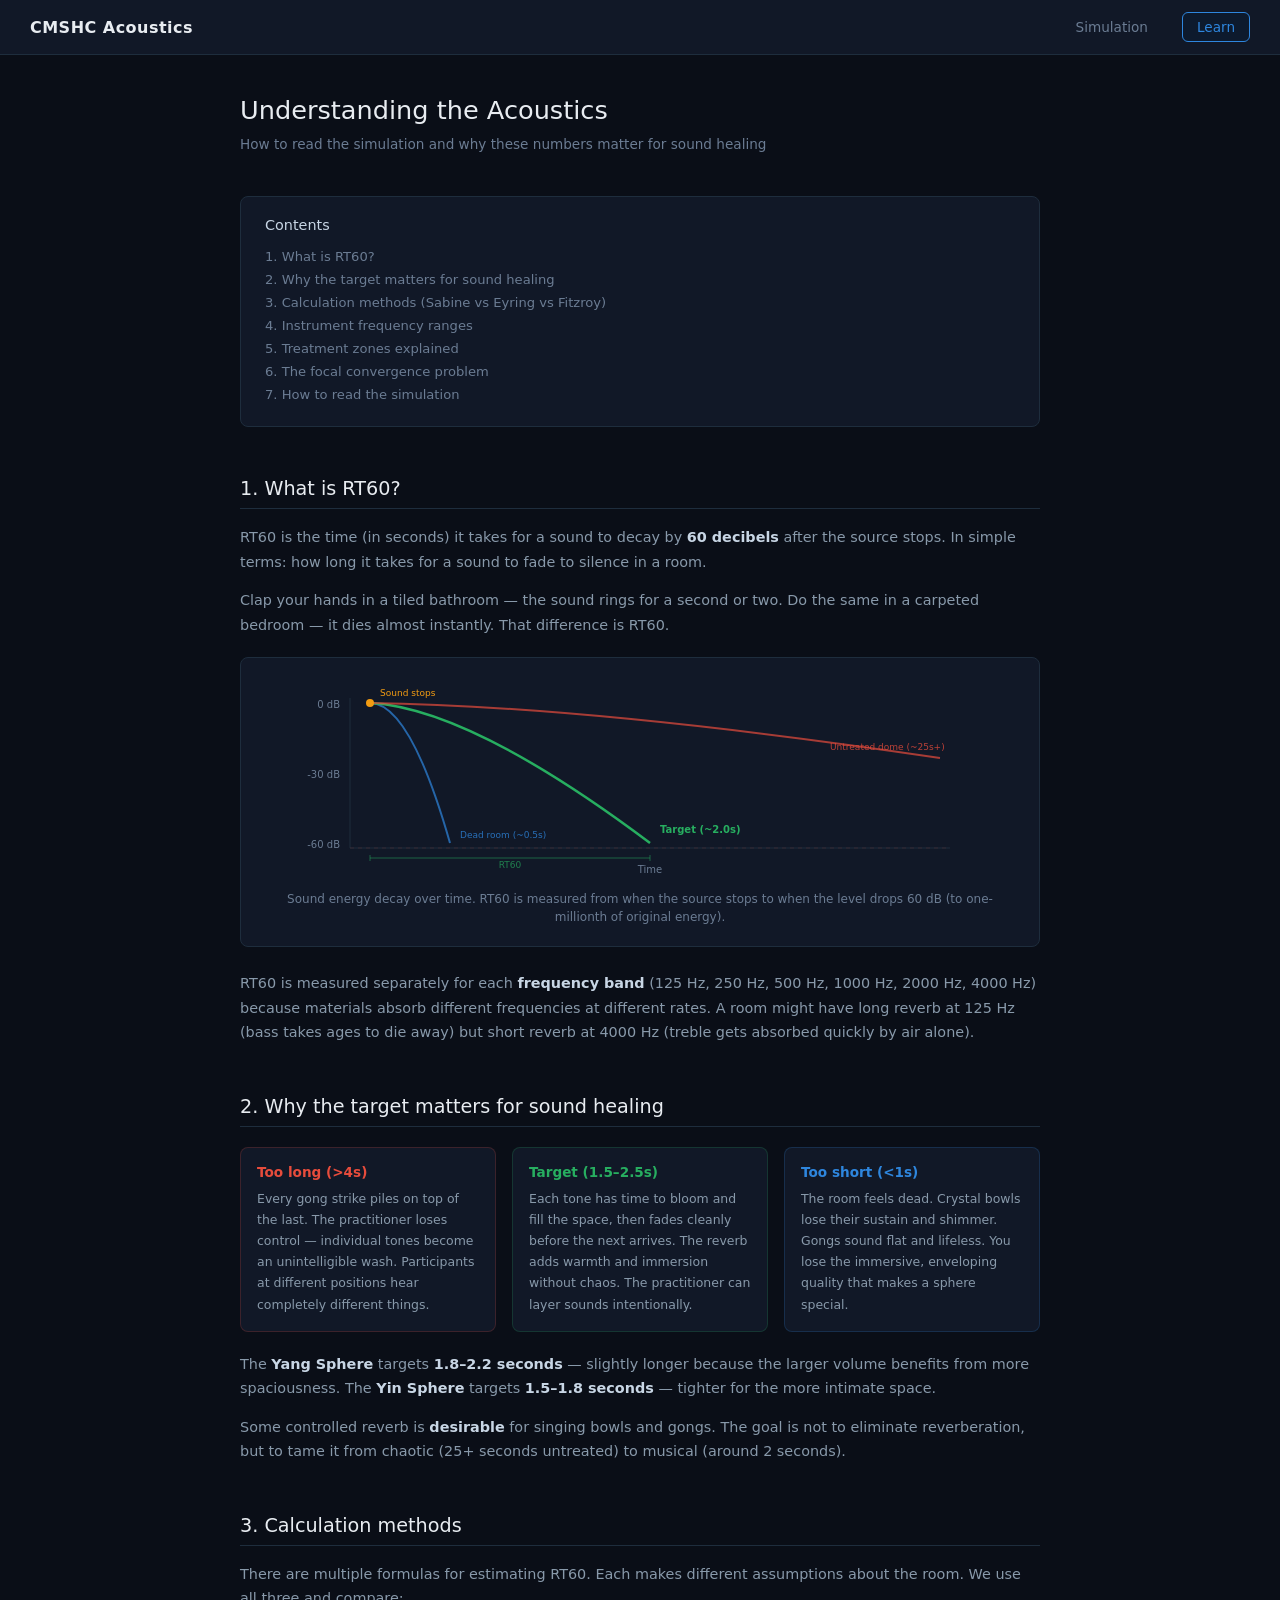
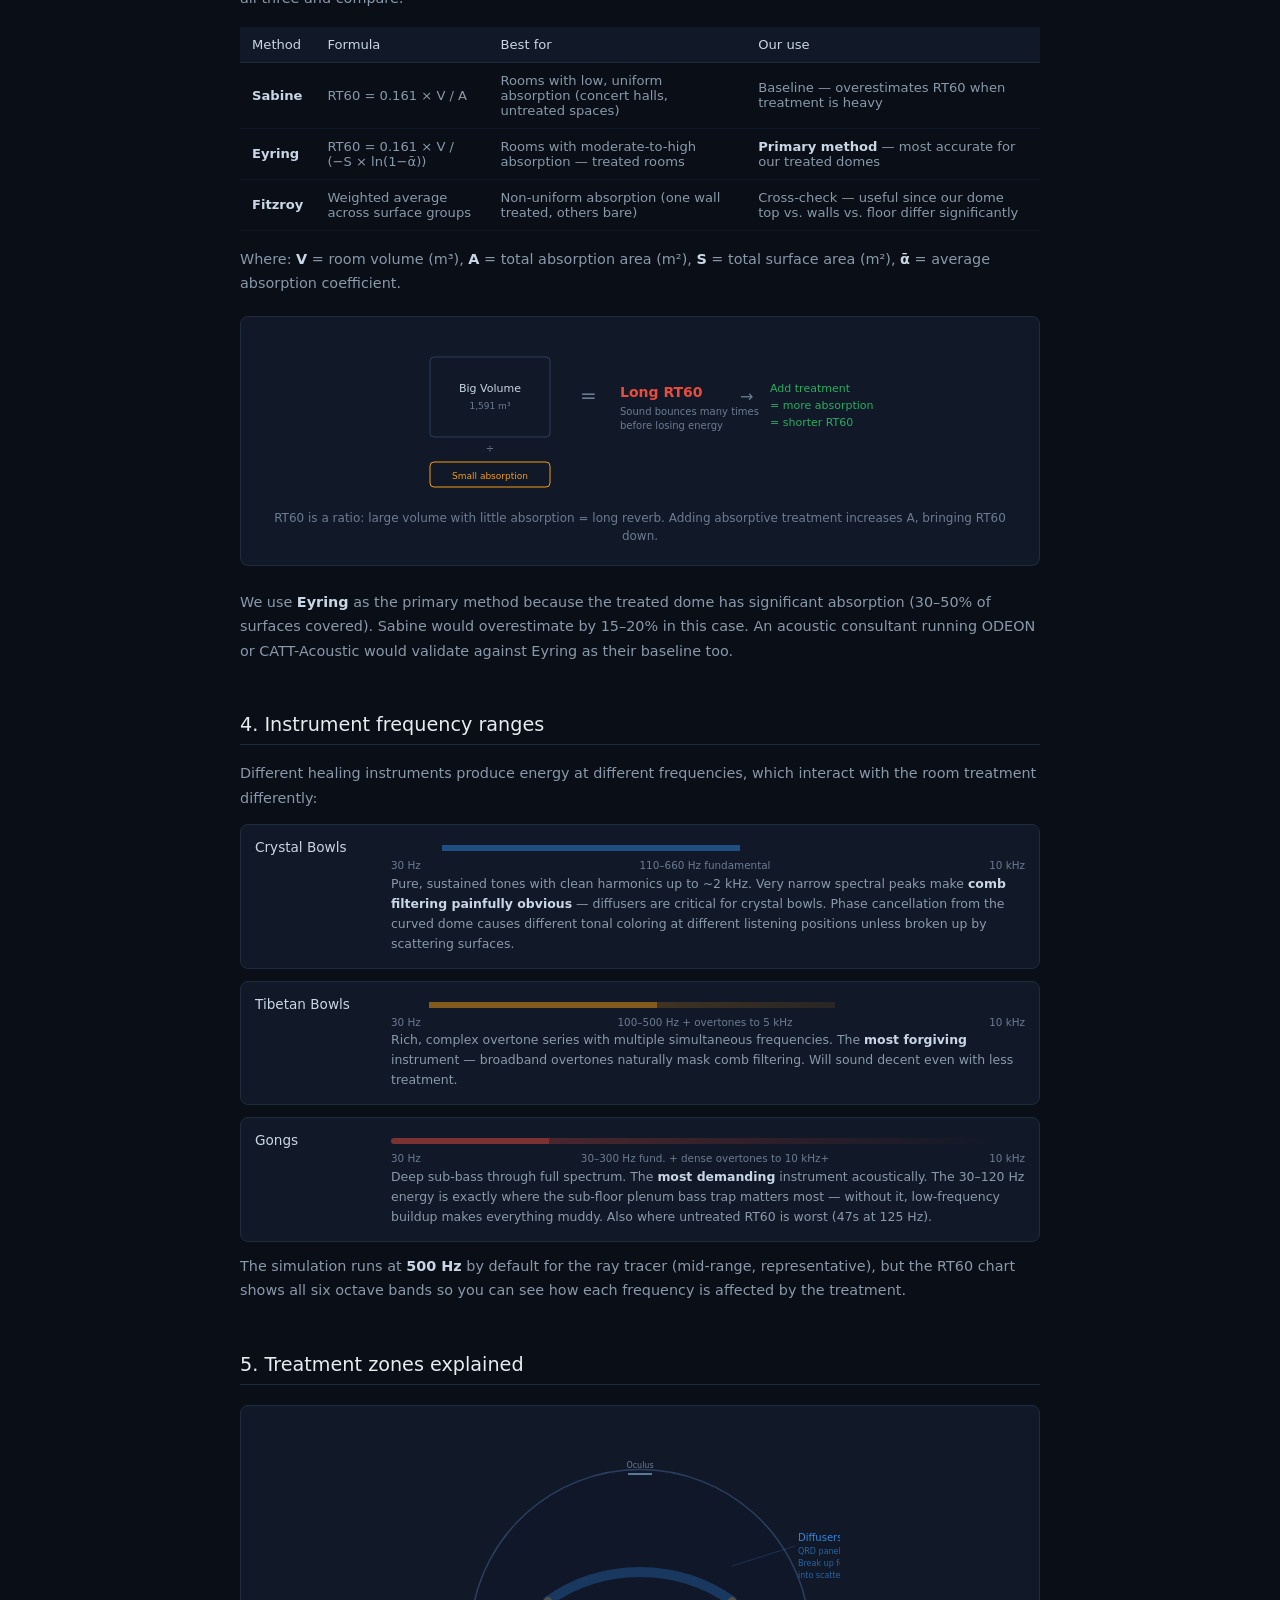
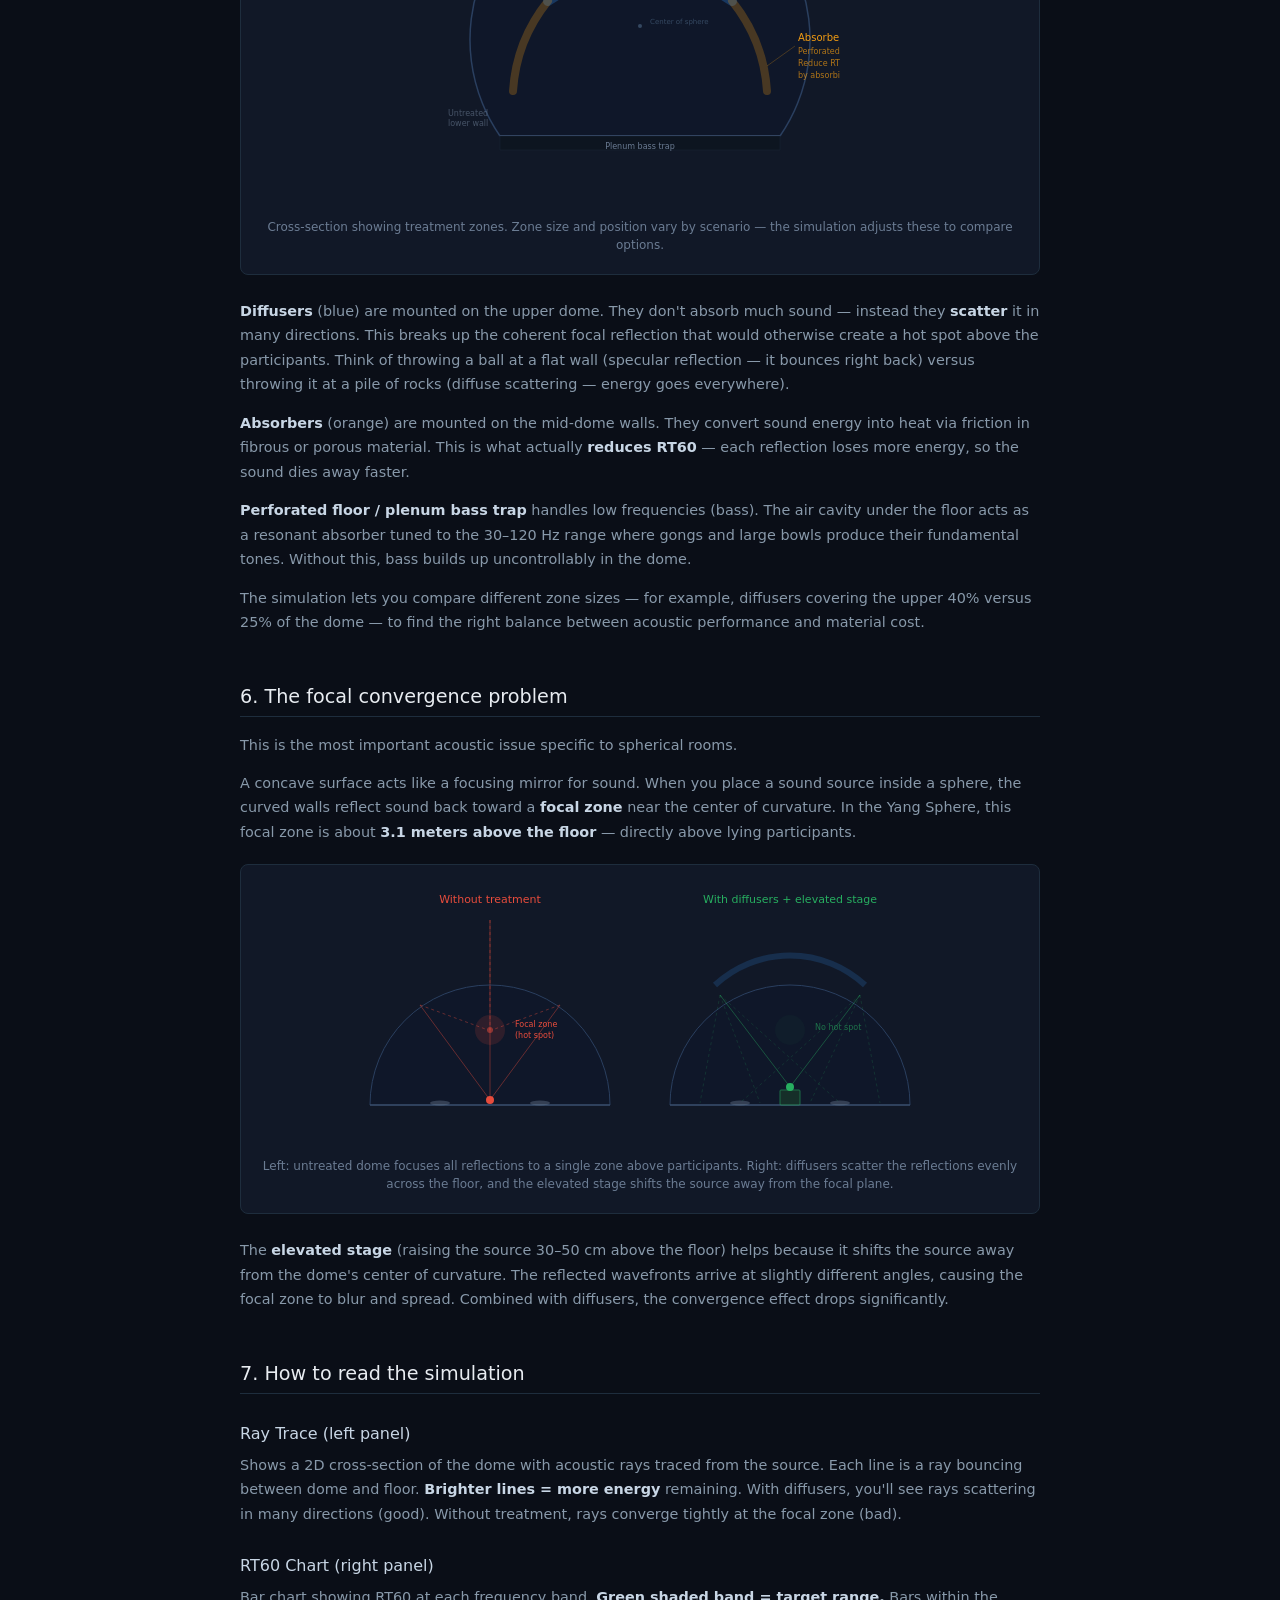
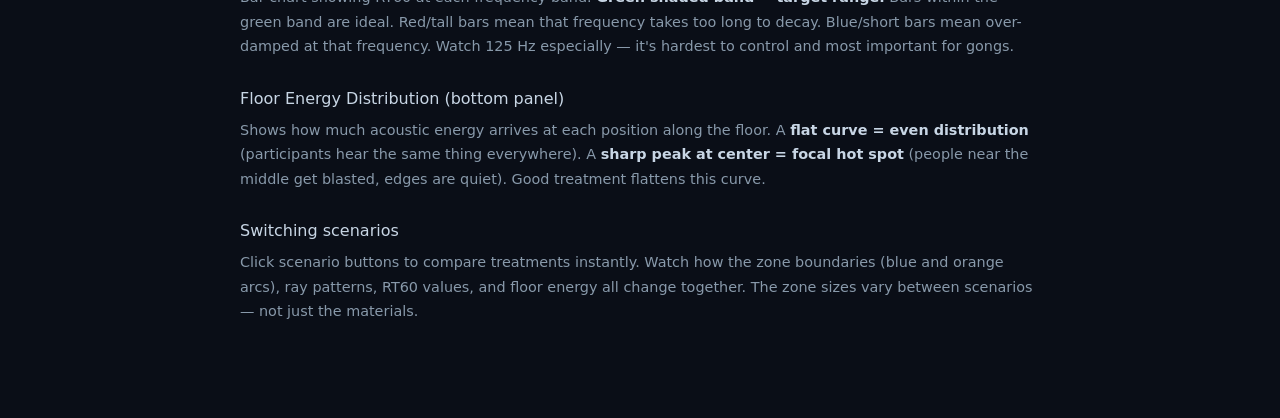
==== learn.html @ 3b2a9f73 "Add Learn page with RT60 explainer and nav between pages Covers RT60 basics, why the target range ma" ====
<!DOCTYPE html>
<html lang="en">
<head>
<meta charset="UTF-8">
<meta name="viewport" content="width=device-width, initial-scale=1.0">
<title>CMSHC — Understanding the Acoustics</title>
<style>
* { margin: 0; padding: 0; box-sizing: border-box; }
body { background: #0a0e17; color: #c8d6e5; font-family: 'Segoe UI', system-ui, sans-serif; }
nav { background: #111827; border-bottom: 1px solid #1e2d3d; padding: 12px 30px; display: flex; gap: 20px; align-items: center; position: sticky; top: 0; z-index: 100; }
nav a { color: #6b7c93; text-decoration: none; font-size: 0.85rem; padding: 6px 14px; border-radius: 6px; transition: all 0.2s; }
nav a:hover { color: #2e86de; background: #0d1a2d; }
nav a.active { color: #2e86de; background: #0d1a2d; border: 1px solid #2e86de; }
nav .logo { font-size: 1rem; font-weight: 600; color: #e8ecf1; letter-spacing: 0.03em; margin-right: auto; }

.content { max-width: 860px; margin: 0 auto; padding: 40px 30px 80px; }
h1 { font-size: 1.6rem; font-weight: 500; margin-bottom: 8px; color: #e8ecf1; }
h2 { font-size: 1.2rem; font-weight: 500; margin: 50px 0 16px; color: #e8ecf1; border-bottom: 1px solid #1e2d3d; padding-bottom: 8px; }
h3 { font-size: 1rem; font-weight: 500; margin: 30px 0 10px; color: #c8d6e5; }
p { font-size: 0.9rem; line-height: 1.7; color: #8899aa; margin-bottom: 14px; }
strong { color: #c8d6e5; }
.subtitle { font-size: 0.85rem; color: #6b7c93; margin-bottom: 40px; }

.diagram { background: #111827; border: 1px solid #1e2d3d; border-radius: 8px; padding: 20px; margin: 20px 0 24px; }
.diagram svg { display: block; margin: 0 auto; }
.diagram .caption { font-size: 0.75rem; color: #6b7c93; text-align: center; margin-top: 12px; line-height: 1.5; }

.comparison { display: grid; grid-template-columns: 1fr 1fr 1fr; gap: 16px; margin: 20px 0; }
.card { background: #111827; border: 1px solid #1e2d3d; border-radius: 8px; padding: 16px; }
.card h4 { font-size: 0.85rem; margin-bottom: 8px; }
.card p { font-size: 0.78rem; margin-bottom: 0; }
.card.bad { border-color: #e74c3c33; }
.card.bad h4 { color: #e74c3c; }
.card.good { border-color: #27ae6033; }
.card.good h4 { color: #27ae60; }
.card.warn { border-color: #2e86de33; }
.card.warn h4 { color: #2e86de; }

.method-table { width: 100%; border-collapse: collapse; margin: 16px 0; font-size: 0.82rem; }
.method-table th { text-align: left; padding: 10px 12px; background: #111827; color: #c8d6e5; border-bottom: 1px solid #1e2d3d; font-weight: 500; }
.method-table td { padding: 10px 12px; border-bottom: 1px solid #0f1729; color: #8899aa; }
.method-table tr:hover td { background: #111827; }

.instrument-row { display: grid; grid-template-columns: 120px 1fr; gap: 16px; margin: 12px 0; padding: 14px; background: #111827; border-radius: 8px; border: 1px solid #1e2d3d; }
.instrument-row .name { font-weight: 500; color: #c8d6e5; font-size: 0.85rem; }
.instrument-row .detail { font-size: 0.78rem; color: #8899aa; line-height: 1.6; }
.freq-bar { height: 6px; border-radius: 3px; margin: 6px 0; position: relative; }
.freq-label { font-size: 0.65rem; color: #6b7c93; display: flex; justify-content: space-between; }

.toc { background: #111827; border: 1px solid #1e2d3d; border-radius: 8px; padding: 20px 24px; margin: 24px 0; }
.toc h3 { margin: 0 0 12px; font-size: 0.9rem; }
.toc a { display: block; color: #6b7c93; text-decoration: none; font-size: 0.82rem; padding: 4px 0; }
.toc a:hover { color: #2e86de; }

@media (max-width: 700px) {
  .comparison { grid-template-columns: 1fr; }
  .instrument-row { grid-template-columns: 1fr; }
}
</style>
</head>
<body>

<nav>
  <span class="logo">CMSHC Acoustics</span>
  <a href="index.html">Simulation</a>
  <a href="learn.html" class="active">Learn</a>
</nav>

<div class="content">

<h1>Understanding the Acoustics</h1>
<p class="subtitle">How to read the simulation and why these numbers matter for sound healing</p>

<div class="toc">
  <h3>Contents</h3>
  <a href="#rt60">1. What is RT60?</a>
  <a href="#why-target">2. Why the target matters for sound healing</a>
  <a href="#methods">3. Calculation methods (Sabine vs Eyring vs Fitzroy)</a>
  <a href="#instruments">4. Instrument frequency ranges</a>
  <a href="#treatment">5. Treatment zones explained</a>
  <a href="#focal">6. The focal convergence problem</a>
  <a href="#reading">7. How to read the simulation</a>
</div>

<!-- ───────────────────────── RT60 ───────────────────────── -->

<h2 id="rt60">1. What is RT60?</h2>

<p>RT60 is the time (in seconds) it takes for a sound to decay by <strong>60 decibels</strong> after the source stops. In simple terms: how long it takes for a sound to fade to silence in a room.</p>

<p>Clap your hands in a tiled bathroom — the sound rings for a second or two. Do the same in a carpeted bedroom — it dies almost instantly. That difference is RT60.</p>

<div class="diagram">
  <svg width="700" height="200" viewBox="0 0 700 200">
    <!-- Axes -->
    <line x1="60" y1="20" x2="60" y2="170" stroke="#1e2d3d" stroke-width="1"/>
    <line x1="60" y1="170" x2="660" y2="170" stroke="#1e2d3d" stroke-width="1"/>

    <!-- Y axis labels -->
    <text x="50" y="30" text-anchor="end" fill="#6b7c93" font-size="10">0 dB</text>
    <text x="50" y="100" text-anchor="end" fill="#6b7c93" font-size="10">-30 dB</text>
    <text x="50" y="170" text-anchor="end" fill="#6b7c93" font-size="10">-60 dB</text>

    <!-- X axis label -->
    <text x="360" y="195" text-anchor="middle" fill="#6b7c93" font-size="10">Time</text>

    <!-- -60dB reference line -->
    <line x1="60" y1="170" x2="660" y2="170" stroke="#e74c3c" stroke-width="0.5" stroke-dasharray="4,4" opacity="0.3"/>

    <!-- Short RT60 decay (dead room ~0.5s) -->
    <path d="M 80,25 Q 120,25 160,165" fill="none" stroke="#2e86de" stroke-width="2" opacity="0.7"/>
    <text x="170" y="160" fill="#2e86de" font-size="9" opacity="0.8">Dead room (~0.5s)</text>

    <!-- Target RT60 decay (~2s) -->
    <path d="M 80,25 Q 180,30 360,165" fill="none" stroke="#27ae60" stroke-width="2.5"/>
    <text x="370" y="155" fill="#27ae60" font-size="10" font-weight="600">Target (~2.0s)</text>

    <!-- Long RT60 decay (untreated dome ~25s) - still decaying at edge -->
    <path d="M 80,25 Q 300,28 650,80" fill="none" stroke="#e74c3c" stroke-width="2" opacity="0.7"/>
    <text x="540" y="72" fill="#e74c3c" font-size="9" opacity="0.8">Untreated dome (~25s+)</text>

    <!-- Sound source marker -->
    <circle cx="80" cy="25" r="4" fill="#f39c12"/>
    <text x="90" y="18" fill="#f39c12" font-size="9">Sound stops</text>

    <!-- RT60 bracket -->
    <line x1="80" y1="180" x2="360" y2="180" stroke="#27ae60" stroke-width="1" opacity="0.5"/>
    <line x1="80" y1="177" x2="80" y2="183" stroke="#27ae60" stroke-width="1" opacity="0.5"/>
    <line x1="360" y1="177" x2="360" y2="183" stroke="#27ae60" stroke-width="1" opacity="0.5"/>
    <text x="220" y="190" text-anchor="middle" fill="#27ae60" font-size="9" opacity="0.7">RT60</text>
  </svg>
  <div class="caption">Sound energy decay over time. RT60 is measured from when the source stops to when the level drops 60 dB (to one-millionth of original energy).</div>
</div>

<p>RT60 is measured separately for each <strong>frequency band</strong> (125 Hz, 250 Hz, 500 Hz, 1000 Hz, 2000 Hz, 4000 Hz) because materials absorb different frequencies at different rates. A room might have long reverb at 125 Hz (bass takes ages to die away) but short reverb at 4000 Hz (treble gets absorbed quickly by air alone).</p>

<!-- ───────────────────────── WHY TARGET ───────────────────────── -->

<h2 id="why-target">2. Why the target matters for sound healing</h2>

<div class="comparison">
  <div class="card bad">
    <h4>Too long (>4s)</h4>
    <p>Every gong strike piles on top of the last. The practitioner loses control — individual tones become an unintelligible wash. Participants at different positions hear completely different things.</p>
  </div>
  <div class="card good">
    <h4>Target (1.5–2.5s)</h4>
    <p>Each tone has time to bloom and fill the space, then fades cleanly before the next arrives. The reverb adds warmth and immersion without chaos. The practitioner can layer sounds intentionally.</p>
  </div>
  <div class="card warn">
    <h4>Too short (<1s)</h4>
    <p>The room feels dead. Crystal bowls lose their sustain and shimmer. Gongs sound flat and lifeless. You lose the immersive, enveloping quality that makes a sphere special.</p>
  </div>
</div>

<p>The <strong>Yang Sphere</strong> targets <strong>1.8–2.2 seconds</strong> — slightly longer because the larger volume benefits from more spaciousness. The <strong>Yin Sphere</strong> targets <strong>1.5–1.8 seconds</strong> — tighter for the more intimate space.</p>

<p>Some controlled reverb is <strong>desirable</strong> for singing bowls and gongs. The goal is not to eliminate reverberation, but to tame it from chaotic (25+ seconds untreated) to musical (around 2 seconds).</p>

<!-- ───────────────────────── METHODS ───────────────────────── -->

<h2 id="methods">3. Calculation methods</h2>

<p>There are multiple formulas for estimating RT60. Each makes different assumptions about the room. We use all three and compare:</p>

<table class="method-table">
  <tr>
    <th>Method</th>
    <th>Formula</th>
    <th>Best for</th>
    <th>Our use</th>
  </tr>
  <tr>
    <td><strong>Sabine</strong></td>
    <td>RT60 = 0.161 × V / A</td>
    <td>Rooms with low, uniform absorption (concert halls, untreated spaces)</td>
    <td>Baseline — overestimates RT60 when treatment is heavy</td>
  </tr>
  <tr>
    <td><strong>Eyring</strong></td>
    <td>RT60 = 0.161 × V / (−S × ln(1−ᾱ))</td>
    <td>Rooms with moderate-to-high absorption — treated rooms</td>
    <td><strong>Primary method</strong> — most accurate for our treated domes</td>
  </tr>
  <tr>
    <td><strong>Fitzroy</strong></td>
    <td>Weighted average across surface groups</td>
    <td>Non-uniform absorption (one wall treated, others bare)</td>
    <td>Cross-check — useful since our dome top vs. walls vs. floor differ significantly</td>
  </tr>
</table>

<p>Where: <strong>V</strong> = room volume (m³), <strong>A</strong> = total absorption area (m²), <strong>S</strong> = total surface area (m²), <strong>ᾱ</strong> = average absorption coefficient.</p>

<div class="diagram">
  <svg width="500" height="160" viewBox="0 0 500 160">
    <!-- Simple visual: V / A relationship -->
    <rect x="40" y="20" width="120" height="80" rx="4" fill="#111827" stroke="#2a3f5f" stroke-width="1"/>
    <text x="100" y="55" text-anchor="middle" fill="#c8d6e5" font-size="11">Big Volume</text>
    <text x="100" y="72" text-anchor="middle" fill="#6b7c93" font-size="9">1,591 m³</text>
    <text x="100" y="115" text-anchor="middle" fill="#6b7c93" font-size="10">÷</text>

    <rect x="40" y="125" width="120" height="25" rx="4" fill="#111827" stroke="#f39c12" stroke-width="1"/>
    <text x="100" y="142" text-anchor="middle" fill="#f39c12" font-size="9">Small absorption</text>

    <text x="190" y="65" fill="#6b7c93" font-size="20">=</text>

    <text x="230" y="60" fill="#e74c3c" font-size="14" font-weight="600">Long RT60</text>
    <text x="230" y="78" fill="#6b7c93" font-size="10">Sound bounces many times</text>
    <text x="230" y="92" fill="#6b7c93" font-size="10">before losing energy</text>

    <!-- Arrow -->
    <text x="350" y="65" fill="#6b7c93" font-size="16">→</text>

    <text x="380" y="55" fill="#27ae60" font-size="11" font-weight="500">Add treatment</text>
    <text x="380" y="72" fill="#27ae60" font-size="11" font-weight="500">= more absorption</text>
    <text x="380" y="89" fill="#27ae60" font-size="11" font-weight="500">= shorter RT60</text>
  </svg>
  <div class="caption">RT60 is a ratio: large volume with little absorption = long reverb. Adding absorptive treatment increases A, bringing RT60 down.</div>
</div>

<p>We use <strong>Eyring</strong> as the primary method because the treated dome has significant absorption (30–50% of surfaces covered). Sabine would overestimate by 15–20% in this case. An acoustic consultant running ODEON or CATT-Acoustic would validate against Eyring as their baseline too.</p>

<!-- ───────────────────────── INSTRUMENTS ───────────────────────── -->

<h2 id="instruments">4. Instrument frequency ranges</h2>

<p>Different healing instruments produce energy at different frequencies, which interact with the room treatment differently:</p>

<div class="instrument-row">
  <div class="name">Crystal Bowls</div>
  <div class="detail">
    <div class="freq-bar" style="background: linear-gradient(90deg, transparent 8%, #2e86de 8%, #2e86de 55%, transparent 55%); opacity:0.5;"></div>
    <div class="freq-label"><span>30 Hz</span><span>110–660 Hz fundamental</span><span>10 kHz</span></div>
    Pure, sustained tones with clean harmonics up to ~2 kHz. Very narrow spectral peaks make <strong>comb filtering painfully obvious</strong> — diffusers are critical for crystal bowls. Phase cancellation from the curved dome causes different tonal coloring at different listening positions unless broken up by scattering surfaces.
  </div>
</div>

<div class="instrument-row">
  <div class="name">Tibetan Bowls</div>
  <div class="detail">
    <div class="freq-bar" style="background: linear-gradient(90deg, transparent 6%, #f39c12 6%, #f39c12 42%, #f39c1266 42%, #f39c1233 70%, transparent 70%); opacity:0.5;"></div>
    <div class="freq-label"><span>30 Hz</span><span>100–500 Hz + overtones to 5 kHz</span><span>10 kHz</span></div>
    Rich, complex overtone series with multiple simultaneous frequencies. The <strong>most forgiving</strong> instrument — broadband overtones naturally mask comb filtering. Will sound decent even with less treatment.
  </div>
</div>

<div class="instrument-row">
  <div class="name">Gongs</div>
  <div class="detail">
    <div class="freq-bar" style="background: linear-gradient(90deg, #e74c3c 0%, #e74c3c 25%, #e74c3c88 25%, #e74c3c44 60%, #e74c3c22 80%, transparent 95%); opacity:0.5;"></div>
    <div class="freq-label"><span>30 Hz</span><span>30–300 Hz fund. + dense overtones to 10 kHz+</span><span>10 kHz</span></div>
    Deep sub-bass through full spectrum. The <strong>most demanding</strong> instrument acoustically. The 30–120 Hz energy is exactly where the sub-floor plenum bass trap matters most — without it, low-frequency buildup makes everything muddy. Also where untreated RT60 is worst (47s at 125 Hz).
  </div>
</div>

<p>The simulation runs at <strong>500 Hz</strong> by default for the ray tracer (mid-range, representative), but the RT60 chart shows all six octave bands so you can see how each frequency is affected by the treatment.</p>

<!-- ───────────────────────── TREATMENT ───────────────────────── -->

<h2 id="treatment">5. Treatment zones explained</h2>

<div class="diagram">
  <svg width="400" height="380" viewBox="0 0 400 380">
    <!-- Dome outline -->
    <path d="M 60,310 A 170,170 0 1,1 340,310" fill="#0f1729" stroke="#2a3f5f" stroke-width="1.5"/>

    <!-- Floor -->
    <line x1="60" y1="310" x2="340" y2="310" stroke="#3a4f6f" stroke-width="2"/>

    <!-- Diffuser zone (upper) -->
    <path d="M 108,175 A 160,160 0 0,1 292,175" fill="none" stroke="#2e86de" stroke-width="10" stroke-opacity="0.3" stroke-linecap="round"/>

    <!-- Absorber zone (mid) -->
    <path d="M 73,265 A 160,160 0 0,1 108,175" fill="none" stroke="#f39c12" stroke-width="8" stroke-opacity="0.25" stroke-linecap="round"/>
    <path d="M 327,265 A 160,160 0 0,0 292,175" fill="none" stroke="#f39c12" stroke-width="8" stroke-opacity="0.25" stroke-linecap="round"/>

    <!-- Plenum -->
    <rect x="60" y="310" width="280" height="14" fill="#0d1520" stroke="#1a2535" stroke-width="0.5"/>

    <!-- Labels with lines -->
    <line x1="292" y1="140" x2="355" y2="120" stroke="#2e86de" stroke-width="0.5" opacity="0.5"/>
    <text x="358" y="115" fill="#2e86de" font-size="10" font-weight="500">Diffusers</text>
    <text x="358" y="128" fill="#2e86de" font-size="8" opacity="0.7">QRD panels or profiled plaster</text>
    <text x="358" y="140" fill="#2e86de" font-size="8" opacity="0.7">Break up focal reflections</text>
    <text x="358" y="152" fill="#2e86de" font-size="8" opacity="0.7">into scattered energy</text>

    <line x1="327" y1="240" x2="355" y2="220" stroke="#f39c12" stroke-width="0.5" opacity="0.5"/>
    <text x="358" y="215" fill="#f39c12" font-size="10" font-weight="500">Absorbers</text>
    <text x="358" y="228" fill="#f39c12" font-size="8" opacity="0.7">Perforated panels + mineral wool</text>
    <text x="358" y="240" fill="#f39c12" font-size="8" opacity="0.7">Reduce RT60 to target range</text>
    <text x="358" y="252" fill="#f39c12" font-size="8" opacity="0.7">by absorbing mid-frequencies</text>

    <text x="200" y="323" text-anchor="middle" fill="#6b7c93" font-size="8">Plenum bass trap</text>

    <!-- Untreated label -->
    <text x="8" y="290" fill="#6b7c93" font-size="8" opacity="0.6">Untreated</text>
    <text x="8" y="300" fill="#6b7c93" font-size="8" opacity="0.6">lower wall</text>

    <!-- Oculus -->
    <line x1="188" y1="48" x2="212" y2="48" stroke="#5a7a9a" stroke-width="2"/>
    <text x="200" y="42" text-anchor="middle" fill="#6b7c93" font-size="8">Oculus</text>

    <!-- Center marker -->
    <circle cx="200" cy="200" r="2" fill="#5a7a9a" opacity="0.5"/>
    <text x="210" y="198" fill="#5a7a9a" font-size="7" opacity="0.5">Center of sphere</text>
  </svg>
  <div class="caption">Cross-section showing treatment zones. Zone size and position vary by scenario — the simulation adjusts these to compare options.</div>
</div>

<p><strong>Diffusers</strong> (blue) are mounted on the upper dome. They don't absorb much sound — instead they <strong>scatter</strong> it in many directions. This breaks up the coherent focal reflection that would otherwise create a hot spot above the participants. Think of throwing a ball at a flat wall (specular reflection — it bounces right back) versus throwing it at a pile of rocks (diffuse scattering — energy goes everywhere).</p>

<p><strong>Absorbers</strong> (orange) are mounted on the mid-dome walls. They convert sound energy into heat via friction in fibrous or porous material. This is what actually <strong>reduces RT60</strong> — each reflection loses more energy, so the sound dies away faster.</p>

<p><strong>Perforated floor / plenum bass trap</strong> handles low frequencies (bass). The air cavity under the floor acts as a resonant absorber tuned to the 30–120 Hz range where gongs and large bowls produce their fundamental tones. Without this, bass builds up uncontrollably in the dome.</p>

<p>The simulation lets you compare different zone sizes — for example, diffusers covering the upper 40% versus 25% of the dome — to find the right balance between acoustic performance and material cost.</p>

<!-- ───────────────────────── FOCAL ───────────────────────── -->

<h2 id="focal">6. The focal convergence problem</h2>

<p>This is the most important acoustic issue specific to spherical rooms.</p>

<p>A concave surface acts like a focusing mirror for sound. When you place a sound source inside a sphere, the curved walls reflect sound back toward a <strong>focal zone</strong> near the center of curvature. In the Yang Sphere, this focal zone is about <strong>3.1 meters above the floor</strong> — directly above lying participants.</p>

<div class="diagram">
  <svg width="600" height="260" viewBox="0 0 600 260">
    <!-- Two side-by-side diagrams -->

    <!-- LEFT: Without treatment -->
    <text x="150" y="18" text-anchor="middle" fill="#e74c3c" font-size="11" font-weight="500">Without treatment</text>

    <!-- Dome -->
    <path d="M 30,220 A 120,120 0 1,1 270,220" fill="#0f1729" stroke="#2a3f5f" stroke-width="1"/>
    <line x1="30" y1="220" x2="270" y2="220" stroke="#3a4f6f" stroke-width="1.5"/>

    <!-- Source -->
    <circle cx="150" cy="215" r="4" fill="#e74c3c"/>

    <!-- Rays converging -->
    <line x1="150" y1="215" x2="80" y2="120" stroke="#e74c3c" stroke-width="0.8" opacity="0.5"/>
    <line x1="80" y1="120" x2="148" y2="145" stroke="#e74c3c" stroke-width="0.8" opacity="0.5" stroke-dasharray="3,3"/>

    <line x1="150" y1="215" x2="220" y2="120" stroke="#e74c3c" stroke-width="0.8" opacity="0.5"/>
    <line x1="220" y1="120" x2="152" y2="145" stroke="#e74c3c" stroke-width="0.8" opacity="0.5" stroke-dasharray="3,3"/>

    <line x1="150" y1="215" x2="150" y2="35" stroke="#e74c3c" stroke-width="0.8" opacity="0.5"/>
    <line x1="150" y1="35" x2="150" y2="145" stroke="#e74c3c" stroke-width="0.8" opacity="0.5" stroke-dasharray="3,3"/>

    <!-- Focal zone -->
    <circle cx="150" cy="145" r="15" fill="#e74c3c" opacity="0.15"/>
    <circle cx="150" cy="145" r="3" fill="#e74c3c" opacity="0.5"/>
    <text x="175" y="142" fill="#e74c3c" font-size="8">Focal zone</text>
    <text x="175" y="153" fill="#e74c3c" font-size="8">(hot spot)</text>

    <!-- Participants -->
    <ellipse cx="100" cy="218" rx="10" ry="2.5" fill="#6b7c93" opacity="0.4"/>
    <ellipse cx="200" cy="218" rx="10" ry="2.5" fill="#6b7c93" opacity="0.4"/>

    <!-- RIGHT: With treatment -->
    <text x="450" y="18" text-anchor="middle" fill="#27ae60" font-size="11" font-weight="500">With diffusers + elevated stage</text>

    <!-- Dome -->
    <path d="M 330,220 A 120,120 0 1,1 570,220" fill="#0f1729" stroke="#2a3f5f" stroke-width="1"/>
    <line x1="330" y1="220" x2="570" y2="220" stroke="#3a4f6f" stroke-width="1.5"/>

    <!-- Diffuser zone highlight -->
    <path d="M 375,100 A 110,110 0 0,1 525,100" fill="none" stroke="#2e86de" stroke-width="6" stroke-opacity="0.2"/>

    <!-- Source (elevated) -->
    <rect x="440" y="205" width="20" height="15" rx="1" fill="#1a3a2a" stroke="#27ae60" stroke-width="0.8" opacity="0.7"/>
    <circle cx="450" cy="202" r="4" fill="#27ae60"/>

    <!-- Rays scattering -->
    <line x1="450" y1="202" x2="380" y2="110" stroke="#27ae60" stroke-width="0.8" opacity="0.5"/>
    <!-- Scattered -->
    <line x1="380" y1="110" x2="360" y2="218" stroke="#27ae60" stroke-width="0.6" opacity="0.3" stroke-dasharray="3,3"/>
    <line x1="380" y1="110" x2="420" y2="218" stroke="#27ae60" stroke-width="0.6" opacity="0.3" stroke-dasharray="3,3"/>
    <line x1="380" y1="110" x2="500" y2="218" stroke="#27ae60" stroke-width="0.6" opacity="0.3" stroke-dasharray="3,3"/>

    <line x1="450" y1="202" x2="520" y2="110" stroke="#27ae60" stroke-width="0.8" opacity="0.5"/>
    <line x1="520" y1="110" x2="540" y2="218" stroke="#27ae60" stroke-width="0.6" opacity="0.3" stroke-dasharray="3,3"/>
    <line x1="520" y1="110" x2="470" y2="218" stroke="#27ae60" stroke-width="0.6" opacity="0.3" stroke-dasharray="3,3"/>
    <line x1="520" y1="110" x2="400" y2="218" stroke="#27ae60" stroke-width="0.6" opacity="0.3" stroke-dasharray="3,3"/>

    <!-- No focal zone -->
    <circle cx="450" cy="145" r="15" fill="#27ae60" opacity="0.04"/>
    <text x="475" y="145" fill="#27ae60" font-size="8" opacity="0.6">No hot spot</text>

    <!-- Participants -->
    <ellipse cx="400" cy="218" rx="10" ry="2.5" fill="#6b7c93" opacity="0.4"/>
    <ellipse cx="500" cy="218" rx="10" ry="2.5" fill="#6b7c93" opacity="0.4"/>
  </svg>
  <div class="caption">Left: untreated dome focuses all reflections to a single zone above participants. Right: diffusers scatter the reflections evenly across the floor, and the elevated stage shifts the source away from the focal plane.</div>
</div>

<p>The <strong>elevated stage</strong> (raising the source 30–50 cm above the floor) helps because it shifts the source away from the dome's center of curvature. The reflected wavefronts arrive at slightly different angles, causing the focal zone to blur and spread. Combined with diffusers, the convergence effect drops significantly.</p>

<!-- ───────────────────────── READING ───────────────────────── -->

<h2 id="reading">7. How to read the simulation</h2>

<h3>Ray Trace (left panel)</h3>
<p>Shows a 2D cross-section of the dome with acoustic rays traced from the source. Each line is a ray bouncing between dome and floor. <strong>Brighter lines = more energy</strong> remaining. With diffusers, you'll see rays scattering in many directions (good). Without treatment, rays converge tightly at the focal zone (bad).</p>

<h3>RT60 Chart (right panel)</h3>
<p>Bar chart showing RT60 at each frequency band. <strong>Green shaded band = target range.</strong> Bars within the green band are ideal. Red/tall bars mean that frequency takes too long to decay. Blue/short bars mean over-damped at that frequency. Watch 125 Hz especially — it's hardest to control and most important for gongs.</p>

<h3>Floor Energy Distribution (bottom panel)</h3>
<p>Shows how much acoustic energy arrives at each position along the floor. A <strong>flat curve = even distribution</strong> (participants hear the same thing everywhere). A <strong>sharp peak at center = focal hot spot</strong> (people near the middle get blasted, edges are quiet). Good treatment flattens this curve.</p>

<h3>Switching scenarios</h3>
<p>Click scenario buttons to compare treatments instantly. Watch how the zone boundaries (blue and orange arcs), ray patterns, RT60 values, and floor energy all change together. The zone sizes vary between scenarios — not just the materials.</p>

</div>
</body>
</html>
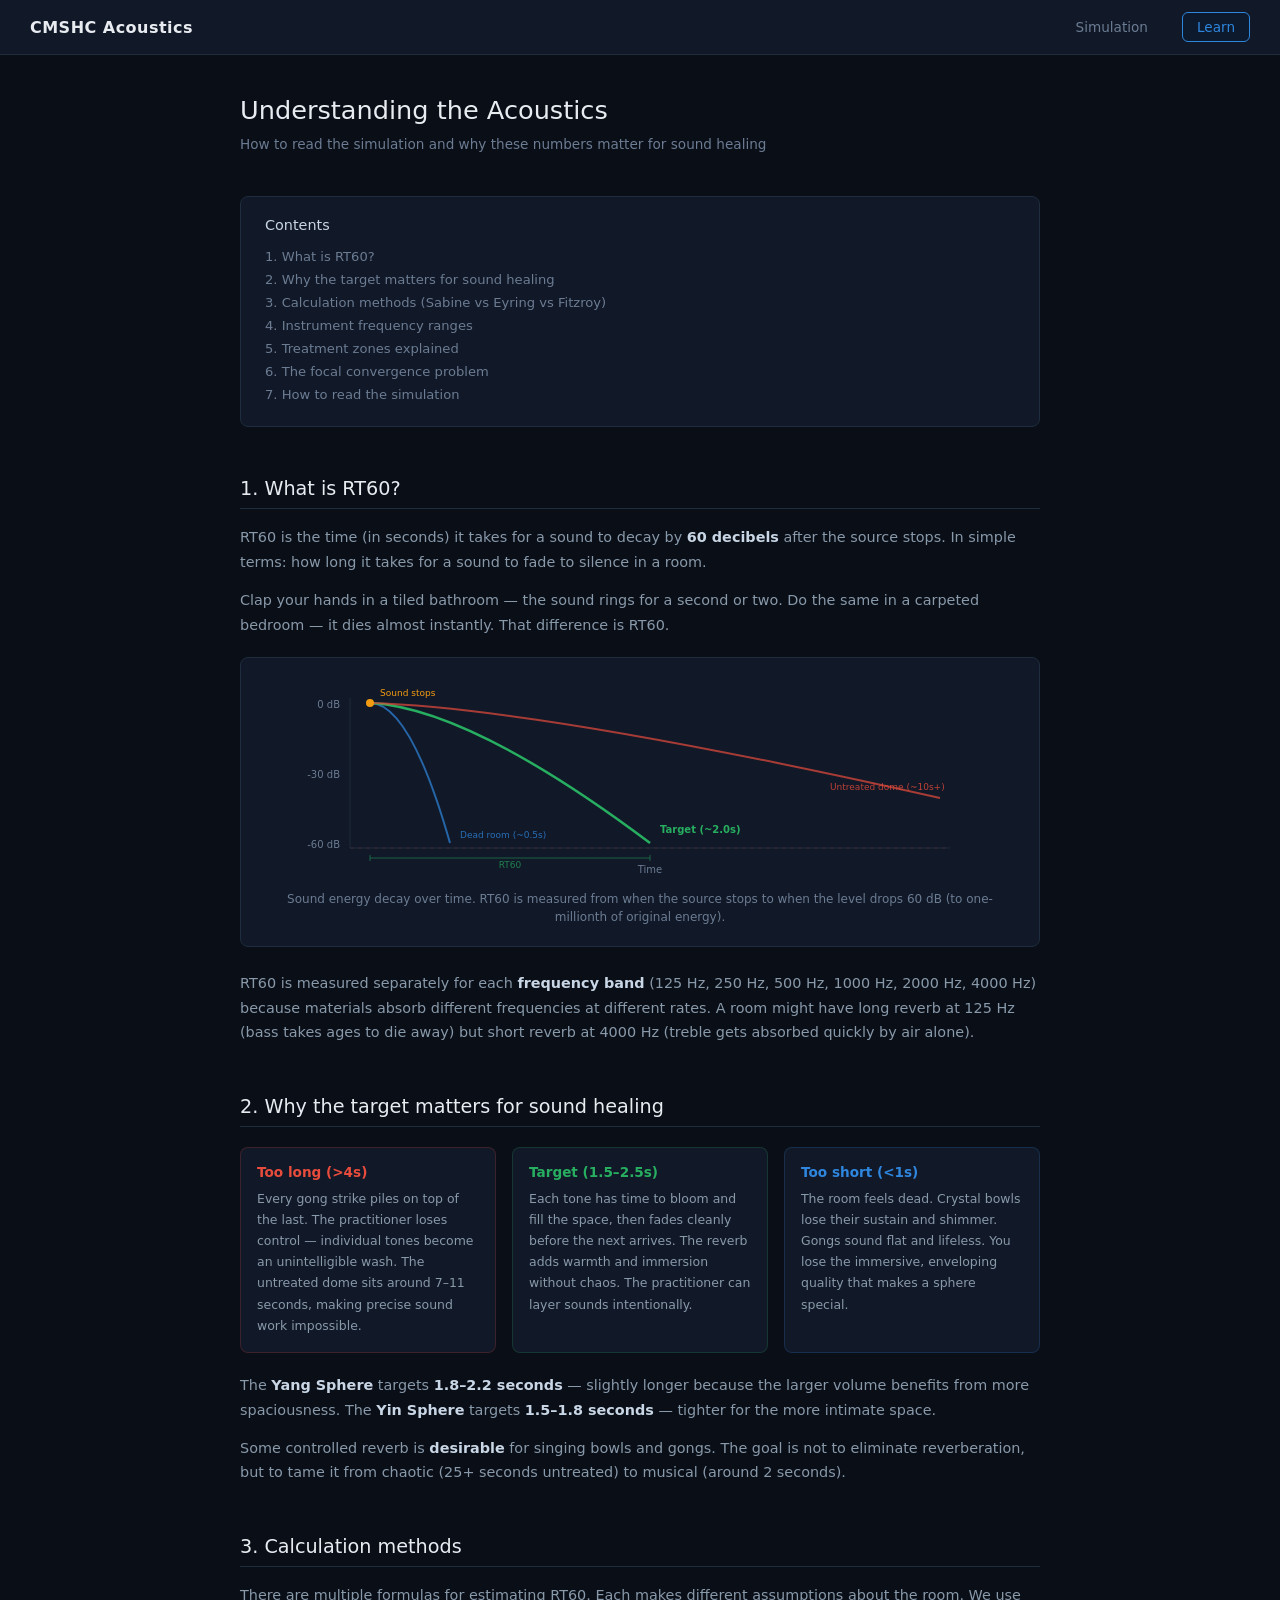
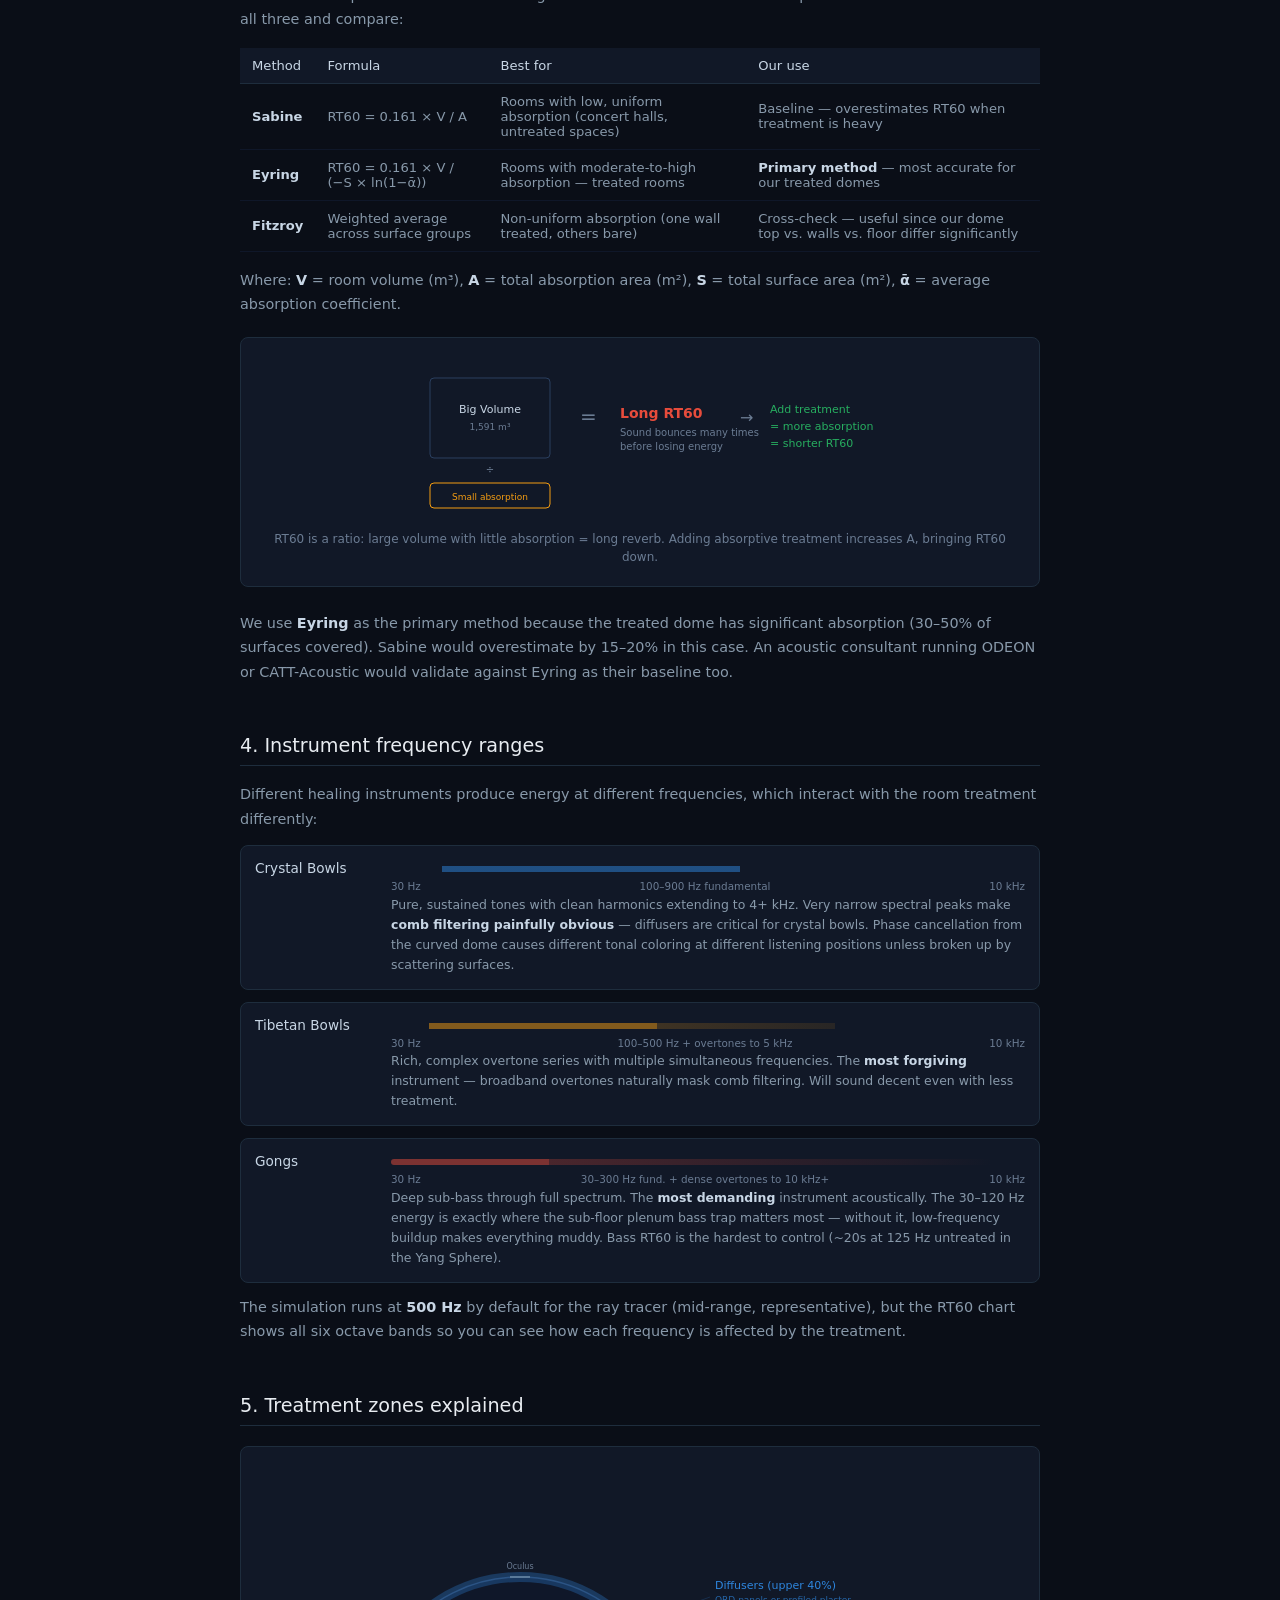
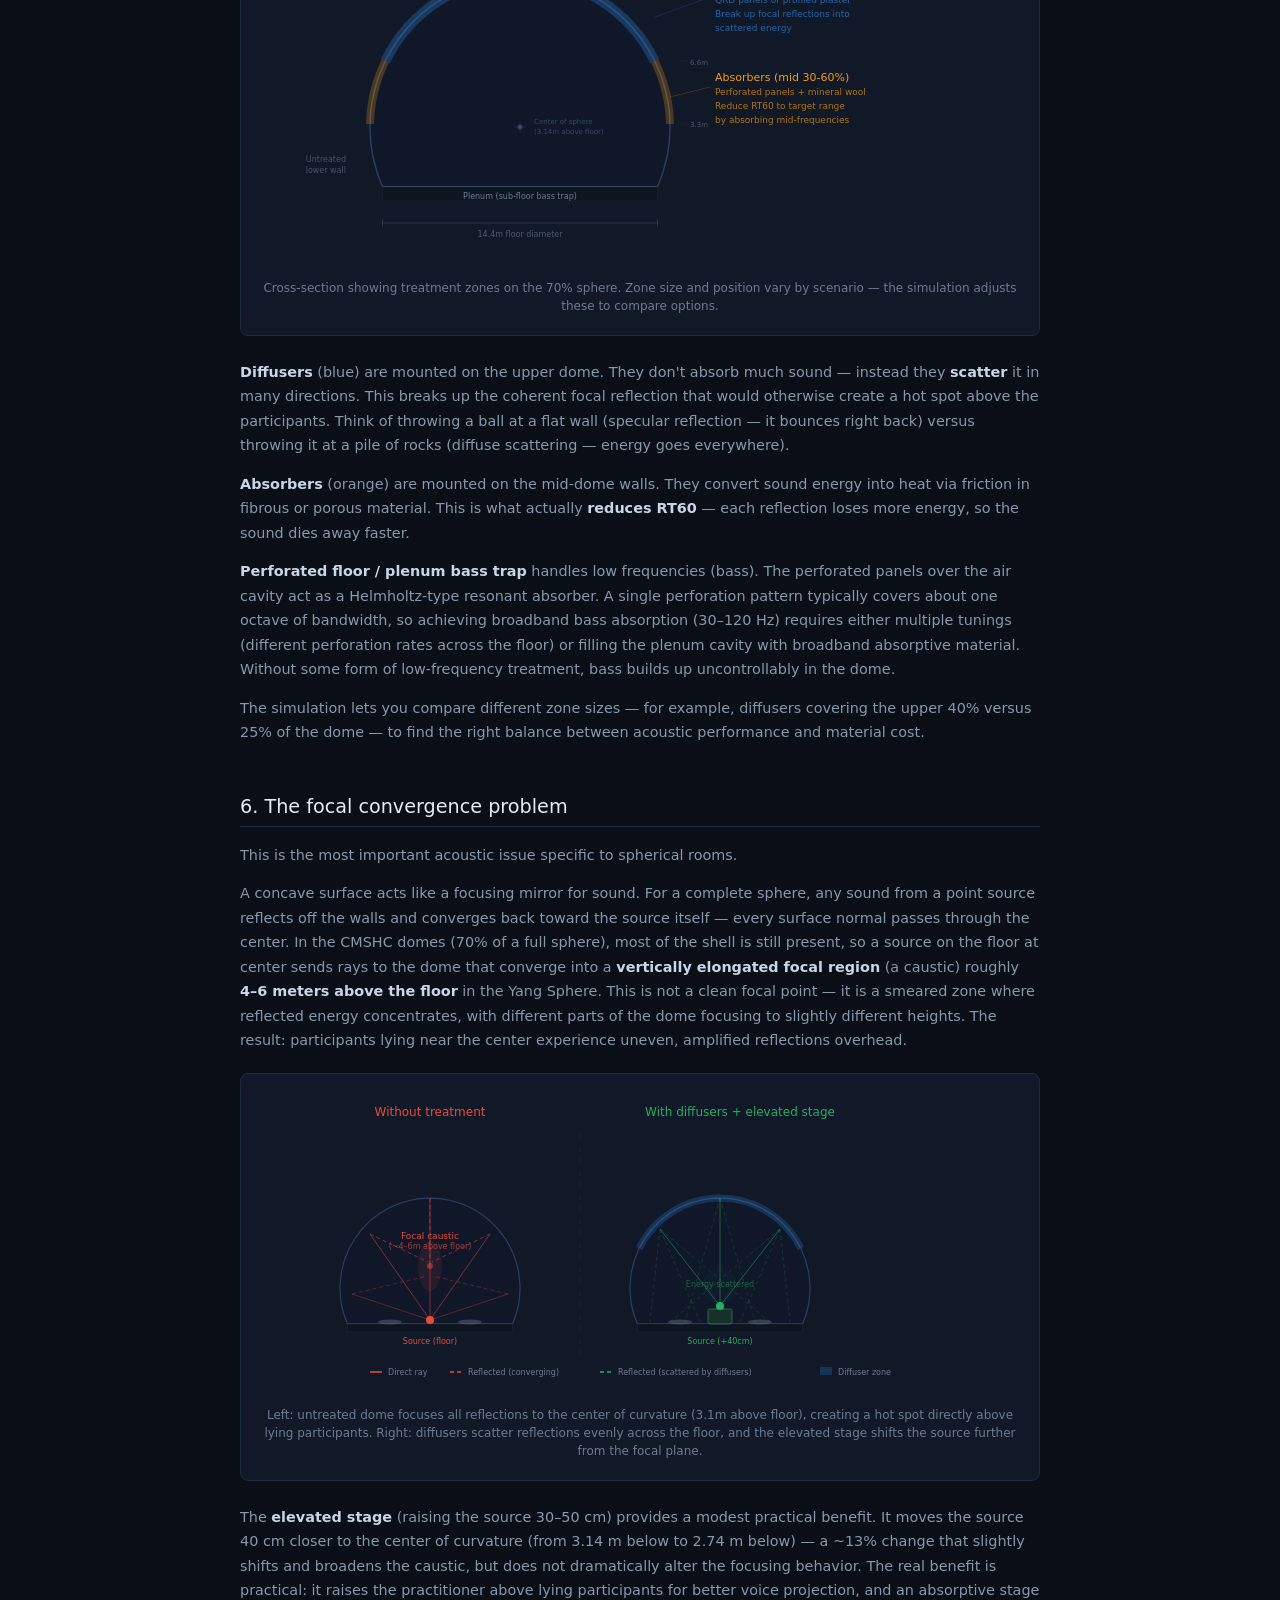
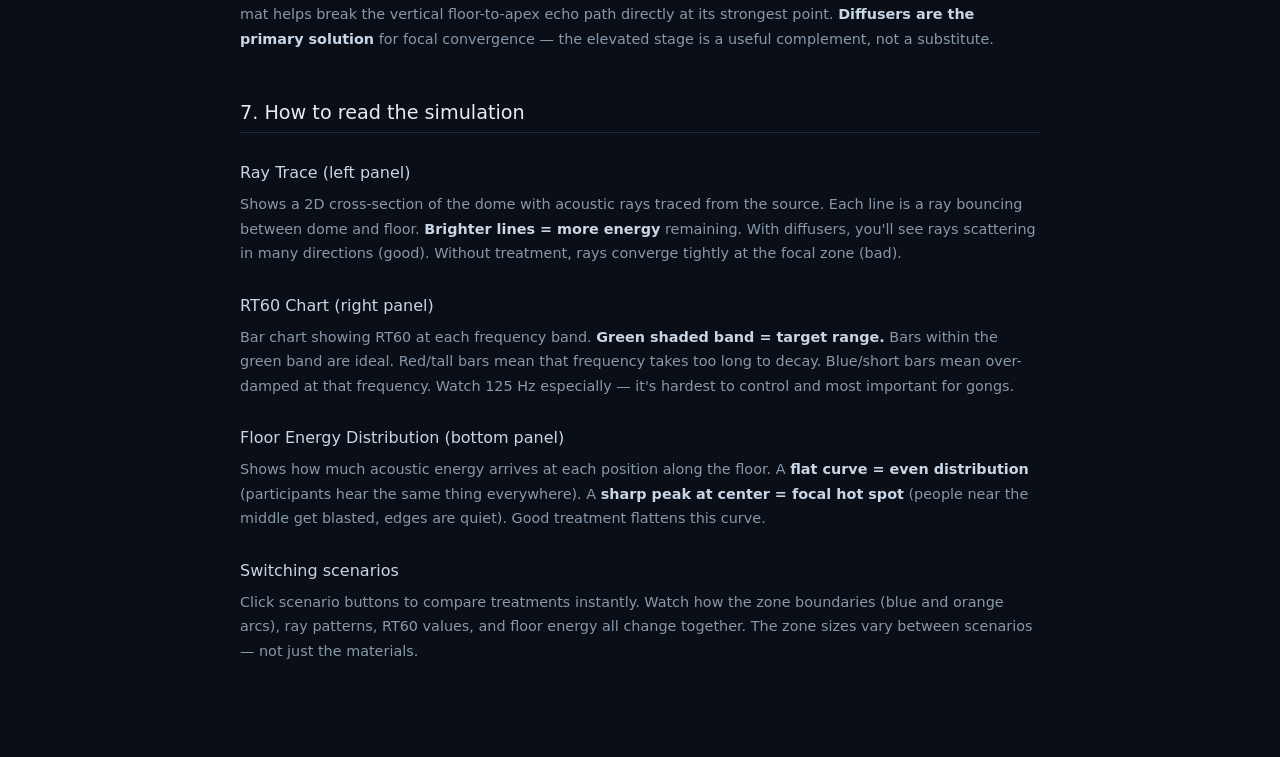
==== commit 95bd2440: "Fix physics errors, calibrate RT60, and correct explanations Major fixes: - Focal convergence: corre" ====
--- a/learn.html
+++ b/learn.html
@@ -115,9 +115,9 @@
     <path d="M 80,25 Q 180,30 360,165" fill="none" stroke="#27ae60" stroke-width="2.5"/>
     <text x="370" y="155" fill="#27ae60" font-size="10" font-weight="600">Target (~2.0s)</text>
 
-    <!-- Long RT60 decay (untreated dome ~25s) - still decaying at edge -->
-    <path d="M 80,25 Q 300,28 650,80" fill="none" stroke="#e74c3c" stroke-width="2" opacity="0.7"/>
-    <text x="540" y="72" fill="#e74c3c" font-size="9" opacity="0.8">Untreated dome (~25s+)</text>
+    <!-- Long RT60 decay (untreated dome ~10s) - still decaying at edge -->
+    <path d="M 80,25 Q 250,30 650,120" fill="none" stroke="#e74c3c" stroke-width="2" opacity="0.7"/>
+    <text x="540" y="112" fill="#e74c3c" font-size="9" opacity="0.8">Untreated dome (~10s+)</text>
 
     <!-- Sound source marker -->
     <circle cx="80" cy="25" r="4" fill="#f39c12"/>
@@ -141,7 +141,7 @@
 <div class="comparison">
   <div class="card bad">
     <h4>Too long (>4s)</h4>
-    <p>Every gong strike piles on top of the last. The practitioner loses control — individual tones become an unintelligible wash. Participants at different positions hear completely different things.</p>
+    <p>Every gong strike piles on top of the last. The practitioner loses control — individual tones become an unintelligible wash. The untreated dome sits around 7–11 seconds, making precise sound work impossible.</p>
   </div>
   <div class="card good">
     <h4>Target (1.5–2.5s)</h4>
@@ -231,8 +231,8 @@
   <div class="name">Crystal Bowls</div>
   <div class="detail">
     <div class="freq-bar" style="background: linear-gradient(90deg, transparent 8%, #2e86de 8%, #2e86de 55%, transparent 55%); opacity:0.5;"></div>
-    <div class="freq-label"><span>30 Hz</span><span>110–660 Hz fundamental</span><span>10 kHz</span></div>
-    Pure, sustained tones with clean harmonics up to ~2 kHz. Very narrow spectral peaks make <strong>comb filtering painfully obvious</strong> — diffusers are critical for crystal bowls. Phase cancellation from the curved dome causes different tonal coloring at different listening positions unless broken up by scattering surfaces.
+    <div class="freq-label"><span>30 Hz</span><span>100–900 Hz fundamental</span><span>10 kHz</span></div>
+    Pure, sustained tones with clean harmonics extending to 4+ kHz. Very narrow spectral peaks make <strong>comb filtering painfully obvious</strong> — diffusers are critical for crystal bowls. Phase cancellation from the curved dome causes different tonal coloring at different listening positions unless broken up by scattering surfaces.
   </div>
 </div>
 
@@ -250,7 +250,7 @@
   <div class="detail">
     <div class="freq-bar" style="background: linear-gradient(90deg, #e74c3c 0%, #e74c3c 25%, #e74c3c88 25%, #e74c3c44 60%, #e74c3c22 80%, transparent 95%); opacity:0.5;"></div>
     <div class="freq-label"><span>30 Hz</span><span>30–300 Hz fund. + dense overtones to 10 kHz+</span><span>10 kHz</span></div>
-    Deep sub-bass through full spectrum. The <strong>most demanding</strong> instrument acoustically. The 30–120 Hz energy is exactly where the sub-floor plenum bass trap matters most — without it, low-frequency buildup makes everything muddy. Also where untreated RT60 is worst (47s at 125 Hz).
+    Deep sub-bass through full spectrum. The <strong>most demanding</strong> instrument acoustically. The 30–120 Hz energy is exactly where the sub-floor plenum bass trap matters most — without it, low-frequency buildup makes everything muddy. Bass RT60 is the hardest to control (~20s at 125 Hz untreated in the Yang Sphere).
   </div>
 </div>
 
@@ -261,58 +261,82 @@
 <h2 id="treatment">5. Treatment zones explained</h2>
 
 <div class="diagram">
-  <svg width="400" height="380" viewBox="0 0 400 380">
-    <!-- Dome outline -->
-    <path d="M 60,310 A 170,170 0 1,1 340,310" fill="#0f1729" stroke="#2a3f5f" stroke-width="1.5"/>
+  <!--
+    Treatment zones diagram — correct 70% sphere geometry.
+    Yang Sphere: R=7.855m, center 3.14m above floor, floor radius 7.20m.
+    SVG: R=150px, scale=19.1px/m, center at (230,260), floor at y=320.
+    Apex at y=110. Floor from x=92.5 to x=367.5.
+    Diffusers (upper 40%): height 6.6-11.0m → y=194 to y=110.
+    Absorbers (mid 30-60%): height 3.3-6.6m → y=257 to y=194.
+    At y=194: x = 230 ± 134.7  → (95.3, 194) to (364.7, 194)
+    At y=257: x = 230 ± 150.0  → (80.0, 257) to (380.0, 257)
+  -->
+  <svg width="700" height="400" viewBox="0 0 700 400">
+    <!-- Dome shell — large arc (>180°) from left-floor over top to right-floor -->
+    <path d="M 92.5,320 A 150,150 0 1,1 367.5,320" fill="#0f1729" stroke="#2a3f5f" stroke-width="1.5"/>
 
     <!-- Floor -->
-    <line x1="60" y1="310" x2="340" y2="310" stroke="#3a4f6f" stroke-width="2"/>
-
-    <!-- Diffuser zone (upper) -->
-    <path d="M 108,175 A 160,160 0 0,1 292,175" fill="none" stroke="#2e86de" stroke-width="10" stroke-opacity="0.3" stroke-linecap="round"/>
-
-    <!-- Absorber zone (mid) -->
-    <path d="M 73,265 A 160,160 0 0,1 108,175" fill="none" stroke="#f39c12" stroke-width="8" stroke-opacity="0.25" stroke-linecap="round"/>
-    <path d="M 327,265 A 160,160 0 0,0 292,175" fill="none" stroke="#f39c12" stroke-width="8" stroke-opacity="0.25" stroke-linecap="round"/>
+    <line x1="92.5" y1="320" x2="367.5" y2="320" stroke="#3a4f6f" stroke-width="2"/>
+
+    <!-- Diffuser zone (upper 40%) — arc on dome surface from (95.3,194) over top to (364.7,194) -->
+    <path d="M 95.3,194 A 150,150 0 0,1 364.7,194" fill="none" stroke="#2e86de" stroke-width="10" stroke-opacity="0.3" stroke-linecap="butt"/>
+
+    <!-- Absorber zone (mid 30-60%) — left and right side arcs -->
+    <path d="M 95.3,194 A 150,150 0 0,0 80,257" fill="none" stroke="#f39c12" stroke-width="8" stroke-opacity="0.25" stroke-linecap="butt"/>
+    <path d="M 364.7,194 A 150,150 0 0,1 380,257" fill="none" stroke="#f39c12" stroke-width="8" stroke-opacity="0.25" stroke-linecap="butt"/>
 
     <!-- Plenum -->
-    <rect x="60" y="310" width="280" height="14" fill="#0d1520" stroke="#1a2535" stroke-width="0.5"/>
-
-    <!-- Labels with lines -->
-    <line x1="292" y1="140" x2="355" y2="120" stroke="#2e86de" stroke-width="0.5" opacity="0.5"/>
-    <text x="358" y="115" fill="#2e86de" font-size="10" font-weight="500">Diffusers</text>
-    <text x="358" y="128" fill="#2e86de" font-size="8" opacity="0.7">QRD panels or profiled plaster</text>
-    <text x="358" y="140" fill="#2e86de" font-size="8" opacity="0.7">Break up focal reflections</text>
-    <text x="358" y="152" fill="#2e86de" font-size="8" opacity="0.7">into scattered energy</text>
-
-    <line x1="327" y1="240" x2="355" y2="220" stroke="#f39c12" stroke-width="0.5" opacity="0.5"/>
-    <text x="358" y="215" fill="#f39c12" font-size="10" font-weight="500">Absorbers</text>
-    <text x="358" y="228" fill="#f39c12" font-size="8" opacity="0.7">Perforated panels + mineral wool</text>
-    <text x="358" y="240" fill="#f39c12" font-size="8" opacity="0.7">Reduce RT60 to target range</text>
-    <text x="358" y="252" fill="#f39c12" font-size="8" opacity="0.7">by absorbing mid-frequencies</text>
-
-    <text x="200" y="323" text-anchor="middle" fill="#6b7c93" font-size="8">Plenum bass trap</text>
-
-    <!-- Untreated label -->
-    <text x="8" y="290" fill="#6b7c93" font-size="8" opacity="0.6">Untreated</text>
-    <text x="8" y="300" fill="#6b7c93" font-size="8" opacity="0.6">lower wall</text>
+    <rect x="92.5" y="320" width="275" height="14" fill="#0d1520" stroke="#1a2535" stroke-width="0.5"/>
+    <text x="230" y="332" text-anchor="middle" fill="#6b7c93" font-size="8">Plenum (sub-floor bass trap)</text>
+
+    <!-- Untreated lower wall label -->
+    <text x="56" y="295" fill="#6b7c93" font-size="8" opacity="0.6" text-anchor="end">Untreated</text>
+    <text x="56" y="306" fill="#6b7c93" font-size="8" opacity="0.6" text-anchor="end">lower wall</text>
 
     <!-- Oculus -->
-    <line x1="188" y1="48" x2="212" y2="48" stroke="#5a7a9a" stroke-width="2"/>
-    <text x="200" y="42" text-anchor="middle" fill="#6b7c93" font-size="8">Oculus</text>
-
-    <!-- Center marker -->
-    <circle cx="200" cy="200" r="2" fill="#5a7a9a" opacity="0.5"/>
-    <text x="210" y="198" fill="#5a7a9a" font-size="7" opacity="0.5">Center of sphere</text>
+    <line x1="220" y1="110" x2="240" y2="110" stroke="#5a7a9a" stroke-width="2"/>
+    <text x="230" y="102" text-anchor="middle" fill="#6b7c93" font-size="8">Oculus</text>
+
+    <!-- Center of sphere marker -->
+    <circle cx="230" cy="260" r="2.5" fill="#5a7a9a" opacity="0.4"/>
+    <line x1="224" y1="260" x2="236" y2="260" stroke="#5a7a9a" stroke-width="0.5" opacity="0.4"/>
+    <line x1="230" y1="254" x2="230" y2="266" stroke="#5a7a9a" stroke-width="0.5" opacity="0.4"/>
+    <text x="244" y="257" fill="#5a7a9a" font-size="7" opacity="0.5">Center of sphere</text>
+    <text x="244" y="267" fill="#5a7a9a" font-size="7" opacity="0.5">(3.14m above floor)</text>
+
+    <!-- Labels — right side, outside the dome -->
+    <line x1="365" y1="150" x2="420" y2="130" stroke="#2e86de" stroke-width="0.5" opacity="0.4"/>
+    <text x="425" y="122" fill="#2e86de" font-size="11" font-weight="500">Diffusers (upper 40%)</text>
+    <text x="425" y="136" fill="#2e86de" font-size="9" opacity="0.7">QRD panels or profiled plaster</text>
+    <text x="425" y="150" fill="#2e86de" font-size="9" opacity="0.7">Break up focal reflections into</text>
+    <text x="425" y="164" fill="#2e86de" font-size="9" opacity="0.7">scattered energy</text>
+
+    <line x1="380" y1="230" x2="420" y2="220" stroke="#f39c12" stroke-width="0.5" opacity="0.4"/>
+    <text x="425" y="214" fill="#f39c12" font-size="11" font-weight="500">Absorbers (mid 30-60%)</text>
+    <text x="425" y="228" fill="#f39c12" font-size="9" opacity="0.7">Perforated panels + mineral wool</text>
+    <text x="425" y="242" fill="#f39c12" font-size="9" opacity="0.7">Reduce RT60 to target range</text>
+    <text x="425" y="256" fill="#f39c12" font-size="9" opacity="0.7">by absorbing mid-frequencies</text>
+
+    <!-- Floor dimension -->
+    <line x1="92.5" y1="356" x2="367.5" y2="356" stroke="#3a4f6f" stroke-width="0.5"/>
+    <line x1="92.5" y1="352" x2="92.5" y2="360" stroke="#3a4f6f" stroke-width="0.5"/>
+    <line x1="367.5" y1="352" x2="367.5" y2="360" stroke="#3a4f6f" stroke-width="0.5"/>
+    <text x="230" y="370" text-anchor="middle" fill="#4a5a6e" font-size="8">14.4m floor diameter</text>
+
+    <!-- Height markers -->
+    <text x="400" y="198" fill="#4a5a6e" font-size="7">6.6m</text>
+    <text x="400" y="260" fill="#4a5a6e" font-size="7">3.3m</text>
+    <line x1="390" y1="194" x2="398" y2="194" stroke="#4a5a6e" stroke-width="0.5" opacity="0.3"/>
+    <line x1="390" y1="257" x2="398" y2="257" stroke="#4a5a6e" stroke-width="0.5" opacity="0.3"/>
   </svg>
-  <div class="caption">Cross-section showing treatment zones. Zone size and position vary by scenario — the simulation adjusts these to compare options.</div>
+  <div class="caption">Cross-section showing treatment zones on the 70% sphere. Zone size and position vary by scenario — the simulation adjusts these to compare options.</div>
 </div>
 
 <p><strong>Diffusers</strong> (blue) are mounted on the upper dome. They don't absorb much sound — instead they <strong>scatter</strong> it in many directions. This breaks up the coherent focal reflection that would otherwise create a hot spot above the participants. Think of throwing a ball at a flat wall (specular reflection — it bounces right back) versus throwing it at a pile of rocks (diffuse scattering — energy goes everywhere).</p>
 
 <p><strong>Absorbers</strong> (orange) are mounted on the mid-dome walls. They convert sound energy into heat via friction in fibrous or porous material. This is what actually <strong>reduces RT60</strong> — each reflection loses more energy, so the sound dies away faster.</p>
 
-<p><strong>Perforated floor / plenum bass trap</strong> handles low frequencies (bass). The air cavity under the floor acts as a resonant absorber tuned to the 30–120 Hz range where gongs and large bowls produce their fundamental tones. Without this, bass builds up uncontrollably in the dome.</p>
+<p><strong>Perforated floor / plenum bass trap</strong> handles low frequencies (bass). The perforated panels over the air cavity act as a Helmholtz-type resonant absorber. A single perforation pattern typically covers about one octave of bandwidth, so achieving broadband bass absorption (30–120 Hz) requires either multiple tunings (different perforation rates across the floor) or filling the plenum cavity with broadband absorptive material. Without some form of low-frequency treatment, bass builds up uncontrollably in the dome.</p>
 
 <p>The simulation lets you compare different zone sizes — for example, diffusers covering the upper 40% versus 25% of the dome — to find the right balance between acoustic performance and material cost.</p>
 
@@ -322,80 +346,124 @@
 
 <p>This is the most important acoustic issue specific to spherical rooms.</p>
 
-<p>A concave surface acts like a focusing mirror for sound. When you place a sound source inside a sphere, the curved walls reflect sound back toward a <strong>focal zone</strong> near the center of curvature. In the Yang Sphere, this focal zone is about <strong>3.1 meters above the floor</strong> — directly above lying participants.</p>
+<p>A concave surface acts like a focusing mirror for sound. For a complete sphere, any sound from a point source reflects off the walls and converges back toward the source itself — every surface normal passes through the center. In the CMSHC domes (70% of a full sphere), most of the shell is still present, so a source on the floor at center sends rays to the dome that converge into a <strong>vertically elongated focal region</strong> (a caustic) roughly <strong>4–6 meters above the floor</strong> in the Yang Sphere. This is not a clean focal point — it is a smeared zone where reflected energy concentrates, with different parts of the dome focusing to slightly different heights. The result: participants lying near the center experience uneven, amplified reflections overhead.</p>
 
 <div class="diagram">
-  <svg width="600" height="260" viewBox="0 0 600 260">
-    <!-- Two side-by-side diagrams -->
-
+  <!--
+    Focal convergence diagram — two 70% spheres side by side.
+    R=90px, scale=11.46px/m, center_above_floor=36px.
+    Floor Y=230, center Y=194, apex Y=104.
+    Floor half-width=82.5px.
+    Left dome center x=140, right dome center x=430.
+    Focal zone at center of curvature = y=194 (36px above floor).
+    Diffuser zone bottom at y=230-75.6=154.4. At y=154.4: x_offset=±80.8
+  -->
+  <svg width="700" height="300" viewBox="0 0 700 300">
     <!-- LEFT: Without treatment -->
-    <text x="150" y="18" text-anchor="middle" fill="#e74c3c" font-size="11" font-weight="500">Without treatment</text>
-
-    <!-- Dome -->
-    <path d="M 30,220 A 120,120 0 1,1 270,220" fill="#0f1729" stroke="#2a3f5f" stroke-width="1"/>
-    <line x1="30" y1="220" x2="270" y2="220" stroke="#3a4f6f" stroke-width="1.5"/>
-
-    <!-- Source -->
-    <circle cx="150" cy="215" r="4" fill="#e74c3c"/>
-
-    <!-- Rays converging -->
-    <line x1="150" y1="215" x2="80" y2="120" stroke="#e74c3c" stroke-width="0.8" opacity="0.5"/>
-    <line x1="80" y1="120" x2="148" y2="145" stroke="#e74c3c" stroke-width="0.8" opacity="0.5" stroke-dasharray="3,3"/>
-
-    <line x1="150" y1="215" x2="220" y2="120" stroke="#e74c3c" stroke-width="0.8" opacity="0.5"/>
-    <line x1="220" y1="120" x2="152" y2="145" stroke="#e74c3c" stroke-width="0.8" opacity="0.5" stroke-dasharray="3,3"/>
-
-    <line x1="150" y1="215" x2="150" y2="35" stroke="#e74c3c" stroke-width="0.8" opacity="0.5"/>
-    <line x1="150" y1="35" x2="150" y2="145" stroke="#e74c3c" stroke-width="0.8" opacity="0.5" stroke-dasharray="3,3"/>
-
-    <!-- Focal zone -->
-    <circle cx="150" cy="145" r="15" fill="#e74c3c" opacity="0.15"/>
-    <circle cx="150" cy="145" r="3" fill="#e74c3c" opacity="0.5"/>
-    <text x="175" y="142" fill="#e74c3c" font-size="8">Focal zone</text>
-    <text x="175" y="153" fill="#e74c3c" font-size="8">(hot spot)</text>
+    <text x="140" y="22" text-anchor="middle" fill="#e74c3c" font-size="12" font-weight="500">Without treatment</text>
+
+    <!-- Dome — 70% sphere, large arc -->
+    <path d="M 57.5,230 A 90,90 0 1,1 222.5,230" fill="#0f1729" stroke="#2a3f5f" stroke-width="1.2"/>
+    <line x1="57.5" y1="230" x2="222.5" y2="230" stroke="#3a4f6f" stroke-width="1.5"/>
+    <!-- Plenum -->
+    <rect x="57.5" y="230" width="165" height="8" fill="#0d1520" stroke="#1a2535" stroke-width="0.5"/>
+
+    <!-- Source at floor center -->
+    <circle cx="140" cy="226" r="4" fill="#e74c3c"/>
+    <text x="140" y="250" text-anchor="middle" fill="#e74c3c" font-size="8">Source (floor)</text>
+
+    <!-- Rays converging to focal caustic (4-6m above floor = y≈161-184) -->
+    <!-- Apex ray — converges lowest in the caustic (~5m = y≈173) -->
+    <line x1="140" y1="226" x2="140" y2="104" stroke="#e74c3c" stroke-width="1" opacity="0.5"/>
+    <line x1="140" y1="104" x2="140" y2="173" stroke="#e74c3c" stroke-width="1" opacity="0.5" stroke-dasharray="4,3"/>
+
+    <!-- Upper dome rays — converge to ~5m -->
+    <line x1="140" y1="226" x2="80" y2="140" stroke="#e74c3c" stroke-width="1" opacity="0.5"/>
+    <line x1="80" y1="140" x2="138" y2="168" stroke="#e74c3c" stroke-width="1" opacity="0.5" stroke-dasharray="4,3"/>
+
+    <line x1="140" y1="226" x2="200" y2="140" stroke="#e74c3c" stroke-width="1" opacity="0.5"/>
+    <line x1="200" y1="140" x2="142" y2="168" stroke="#e74c3c" stroke-width="1" opacity="0.5" stroke-dasharray="4,3"/>
+
+    <!-- Lower wall rays — converge higher in the caustic (~4m = y≈184) -->
+    <line x1="140" y1="226" x2="62" y2="200" stroke="#e74c3c" stroke-width="0.8" opacity="0.4"/>
+    <line x1="62" y1="200" x2="137" y2="182" stroke="#e74c3c" stroke-width="0.8" opacity="0.4" stroke-dasharray="4,3"/>
+
+    <line x1="140" y1="226" x2="218" y2="200" stroke="#e74c3c" stroke-width="0.8" opacity="0.4"/>
+    <line x1="218" y1="200" x2="143" y2="182" stroke="#e74c3c" stroke-width="0.8" opacity="0.4" stroke-dasharray="4,3"/>
+
+    <!-- Focal caustic region — elongated vertically, roughly 4-6m above floor -->
+    <!-- At scale 11.46 px/m: 4m = 45.8px, 6m = 68.8px above floor (y=230) -->
+    <ellipse cx="140" cy="172" rx="12" ry="25" fill="#e74c3c" opacity="0.10"/>
+    <circle cx="140" cy="172" r="3" fill="#e74c3c" opacity="0.5"/>
+    <text x="140" y="145" text-anchor="middle" fill="#e74c3c" font-size="9">Focal caustic</text>
+    <text x="140" y="155" text-anchor="middle" fill="#e74c3c" font-size="8" opacity="0.7">(~4–6m above floor)</text>
 
     <!-- Participants -->
-    <ellipse cx="100" cy="218" rx="10" ry="2.5" fill="#6b7c93" opacity="0.4"/>
-    <ellipse cx="200" cy="218" rx="10" ry="2.5" fill="#6b7c93" opacity="0.4"/>
+    <ellipse cx="100" cy="228" rx="12" ry="2.5" fill="#6b7c93" opacity="0.4"/>
+    <ellipse cx="180" cy="228" rx="12" ry="2.5" fill="#6b7c93" opacity="0.4"/>
+
+    <!-- Divider -->
+    <line x1="290" y1="40" x2="290" y2="260" stroke="#1e2d3d" stroke-width="0.5" stroke-dasharray="6,6"/>
 
     <!-- RIGHT: With treatment -->
-    <text x="450" y="18" text-anchor="middle" fill="#27ae60" font-size="11" font-weight="500">With diffusers + elevated stage</text>
-
-    <!-- Dome -->
-    <path d="M 330,220 A 120,120 0 1,1 570,220" fill="#0f1729" stroke="#2a3f5f" stroke-width="1"/>
-    <line x1="330" y1="220" x2="570" y2="220" stroke="#3a4f6f" stroke-width="1.5"/>
-
-    <!-- Diffuser zone highlight -->
-    <path d="M 375,100 A 110,110 0 0,1 525,100" fill="none" stroke="#2e86de" stroke-width="6" stroke-opacity="0.2"/>
-
-    <!-- Source (elevated) -->
-    <rect x="440" y="205" width="20" height="15" rx="1" fill="#1a3a2a" stroke="#27ae60" stroke-width="0.8" opacity="0.7"/>
-    <circle cx="450" cy="202" r="4" fill="#27ae60"/>
-
-    <!-- Rays scattering -->
-    <line x1="450" y1="202" x2="380" y2="110" stroke="#27ae60" stroke-width="0.8" opacity="0.5"/>
-    <!-- Scattered -->
-    <line x1="380" y1="110" x2="360" y2="218" stroke="#27ae60" stroke-width="0.6" opacity="0.3" stroke-dasharray="3,3"/>
-    <line x1="380" y1="110" x2="420" y2="218" stroke="#27ae60" stroke-width="0.6" opacity="0.3" stroke-dasharray="3,3"/>
-    <line x1="380" y1="110" x2="500" y2="218" stroke="#27ae60" stroke-width="0.6" opacity="0.3" stroke-dasharray="3,3"/>
-
-    <line x1="450" y1="202" x2="520" y2="110" stroke="#27ae60" stroke-width="0.8" opacity="0.5"/>
-    <line x1="520" y1="110" x2="540" y2="218" stroke="#27ae60" stroke-width="0.6" opacity="0.3" stroke-dasharray="3,3"/>
-    <line x1="520" y1="110" x2="470" y2="218" stroke="#27ae60" stroke-width="0.6" opacity="0.3" stroke-dasharray="3,3"/>
-    <line x1="520" y1="110" x2="400" y2="218" stroke="#27ae60" stroke-width="0.6" opacity="0.3" stroke-dasharray="3,3"/>
-
-    <!-- No focal zone -->
-    <circle cx="450" cy="145" r="15" fill="#27ae60" opacity="0.04"/>
-    <text x="475" y="145" fill="#27ae60" font-size="8" opacity="0.6">No hot spot</text>
+    <text x="450" y="22" text-anchor="middle" fill="#27ae60" font-size="12" font-weight="500">With diffusers + elevated stage</text>
+
+    <!-- Dome — 70% sphere -->
+    <path d="M 347.5,230 A 90,90 0 1,1 512.5,230" fill="#0f1729" stroke="#2a3f5f" stroke-width="1.2"/>
+    <line x1="347.5" y1="230" x2="512.5" y2="230" stroke="#3a4f6f" stroke-width="1.5"/>
+    <!-- Plenum -->
+    <rect x="347.5" y="230" width="165" height="8" fill="#0d1520" stroke="#1a2535" stroke-width="0.5"/>
+
+    <!-- Diffuser zone on dome surface — upper 40% -->
+    <!-- At y=154.4: x = 430 ± 80.8 → (349.2, 154.4) to (510.8, 154.4) -->
+    <path d="M 349.2,154.4 A 90,90 0 0,1 510.8,154.4" fill="none" stroke="#2e86de" stroke-width="7" stroke-opacity="0.25" stroke-linecap="butt"/>
+
+    <!-- Elevated stage platform -->
+    <rect x="418" y="215" width="24" height="15" rx="2" fill="#1a3a2a" stroke="#27ae60" stroke-width="0.8" opacity="0.7"/>
+
+    <!-- Source on elevated stage -->
+    <circle cx="430" cy="212" r="4" fill="#27ae60"/>
+    <text x="430" y="250" text-anchor="middle" fill="#27ae60" font-size="8">Source (+40cm)</text>
+
+    <!-- Rays scattering — left ray hits diffuser zone, scatters -->
+    <line x1="430" y1="212" x2="370" y2="135" stroke="#27ae60" stroke-width="1" opacity="0.5"/>
+    <line x1="370" y1="135" x2="360" y2="228" stroke="#27ae60" stroke-width="0.7" opacity="0.3" stroke-dasharray="4,3"/>
+    <line x1="370" y1="135" x2="410" y2="228" stroke="#27ae60" stroke-width="0.7" opacity="0.3" stroke-dasharray="4,3"/>
+    <line x1="370" y1="135" x2="480" y2="228" stroke="#27ae60" stroke-width="0.7" opacity="0.3" stroke-dasharray="4,3"/>
+
+    <!-- Right ray hits diffuser zone, scatters -->
+    <line x1="430" y1="212" x2="490" y2="135" stroke="#27ae60" stroke-width="1" opacity="0.5"/>
+    <line x1="490" y1="135" x2="500" y2="228" stroke="#27ae60" stroke-width="0.7" opacity="0.3" stroke-dasharray="4,3"/>
+    <line x1="490" y1="135" x2="450" y2="228" stroke="#27ae60" stroke-width="0.7" opacity="0.3" stroke-dasharray="4,3"/>
+    <line x1="490" y1="135" x2="380" y2="228" stroke="#27ae60" stroke-width="0.7" opacity="0.3" stroke-dasharray="4,3"/>
+
+    <!-- Top ray scatters wide -->
+    <line x1="430" y1="212" x2="430" y2="104" stroke="#27ae60" stroke-width="1" opacity="0.5"/>
+    <line x1="430" y1="104" x2="395" y2="228" stroke="#27ae60" stroke-width="0.7" opacity="0.3" stroke-dasharray="4,3"/>
+    <line x1="430" y1="104" x2="465" y2="228" stroke="#27ae60" stroke-width="0.7" opacity="0.3" stroke-dasharray="4,3"/>
+
+    <!-- Faded focal zone — no concentration -->
+    <circle cx="430" cy="192" r="18" fill="#27ae60" opacity="0.03"/>
+    <text x="430" y="193" text-anchor="middle" fill="#27ae60" font-size="8" opacity="0.5">Energy scattered</text>
 
     <!-- Participants -->
-    <ellipse cx="400" cy="218" rx="10" ry="2.5" fill="#6b7c93" opacity="0.4"/>
-    <ellipse cx="500" cy="218" rx="10" ry="2.5" fill="#6b7c93" opacity="0.4"/>
+    <ellipse cx="390" cy="228" rx="12" ry="2.5" fill="#6b7c93" opacity="0.4"/>
+    <ellipse cx="470" cy="228" rx="12" ry="2.5" fill="#6b7c93" opacity="0.4"/>
+
+    <!-- Legend at bottom -->
+    <line x1="80" y1="278" x2="92" y2="278" stroke="#e74c3c" stroke-width="1.5"/>
+    <text x="98" y="281" fill="#6b7c93" font-size="8">Direct ray</text>
+    <line x1="160" y1="278" x2="172" y2="278" stroke="#e74c3c" stroke-width="1.5" stroke-dasharray="4,3"/>
+    <text x="178" y="281" fill="#6b7c93" font-size="8">Reflected (converging)</text>
+    <line x1="310" y1="278" x2="322" y2="278" stroke="#27ae60" stroke-width="1.5" stroke-dasharray="4,3"/>
+    <text x="328" y="281" fill="#6b7c93" font-size="8">Reflected (scattered by diffusers)</text>
+    <rect x="530" y="273" width="12" height="8" rx="1" fill="#2e86de" opacity="0.25"/>
+    <text x="548" y="281" fill="#6b7c93" font-size="8">Diffuser zone</text>
   </svg>
-  <div class="caption">Left: untreated dome focuses all reflections to a single zone above participants. Right: diffusers scatter the reflections evenly across the floor, and the elevated stage shifts the source away from the focal plane.</div>
-</div>
-
-<p>The <strong>elevated stage</strong> (raising the source 30–50 cm above the floor) helps because it shifts the source away from the dome's center of curvature. The reflected wavefronts arrive at slightly different angles, causing the focal zone to blur and spread. Combined with diffusers, the convergence effect drops significantly.</p>
+  <div class="caption">Left: untreated dome focuses all reflections to the center of curvature (3.1m above floor), creating a hot spot directly above lying participants. Right: diffusers scatter reflections evenly across the floor, and the elevated stage shifts the source further from the focal plane.</div>
+</div>
+
+<p>The <strong>elevated stage</strong> (raising the source 30–50 cm) provides a modest practical benefit. It moves the source 40 cm closer to the center of curvature (from 3.14 m below to 2.74 m below) — a ~13% change that slightly shifts and broadens the caustic, but does not dramatically alter the focusing behavior. The real benefit is practical: it raises the practitioner above lying participants for better voice projection, and an absorptive stage mat helps break the vertical floor-to-apex echo path directly at its strongest point. <strong>Diffusers are the primary solution</strong> for focal convergence — the elevated stage is a useful complement, not a substitute.</p>
 
 <!-- ───────────────────────── READING ───────────────────────── -->
 
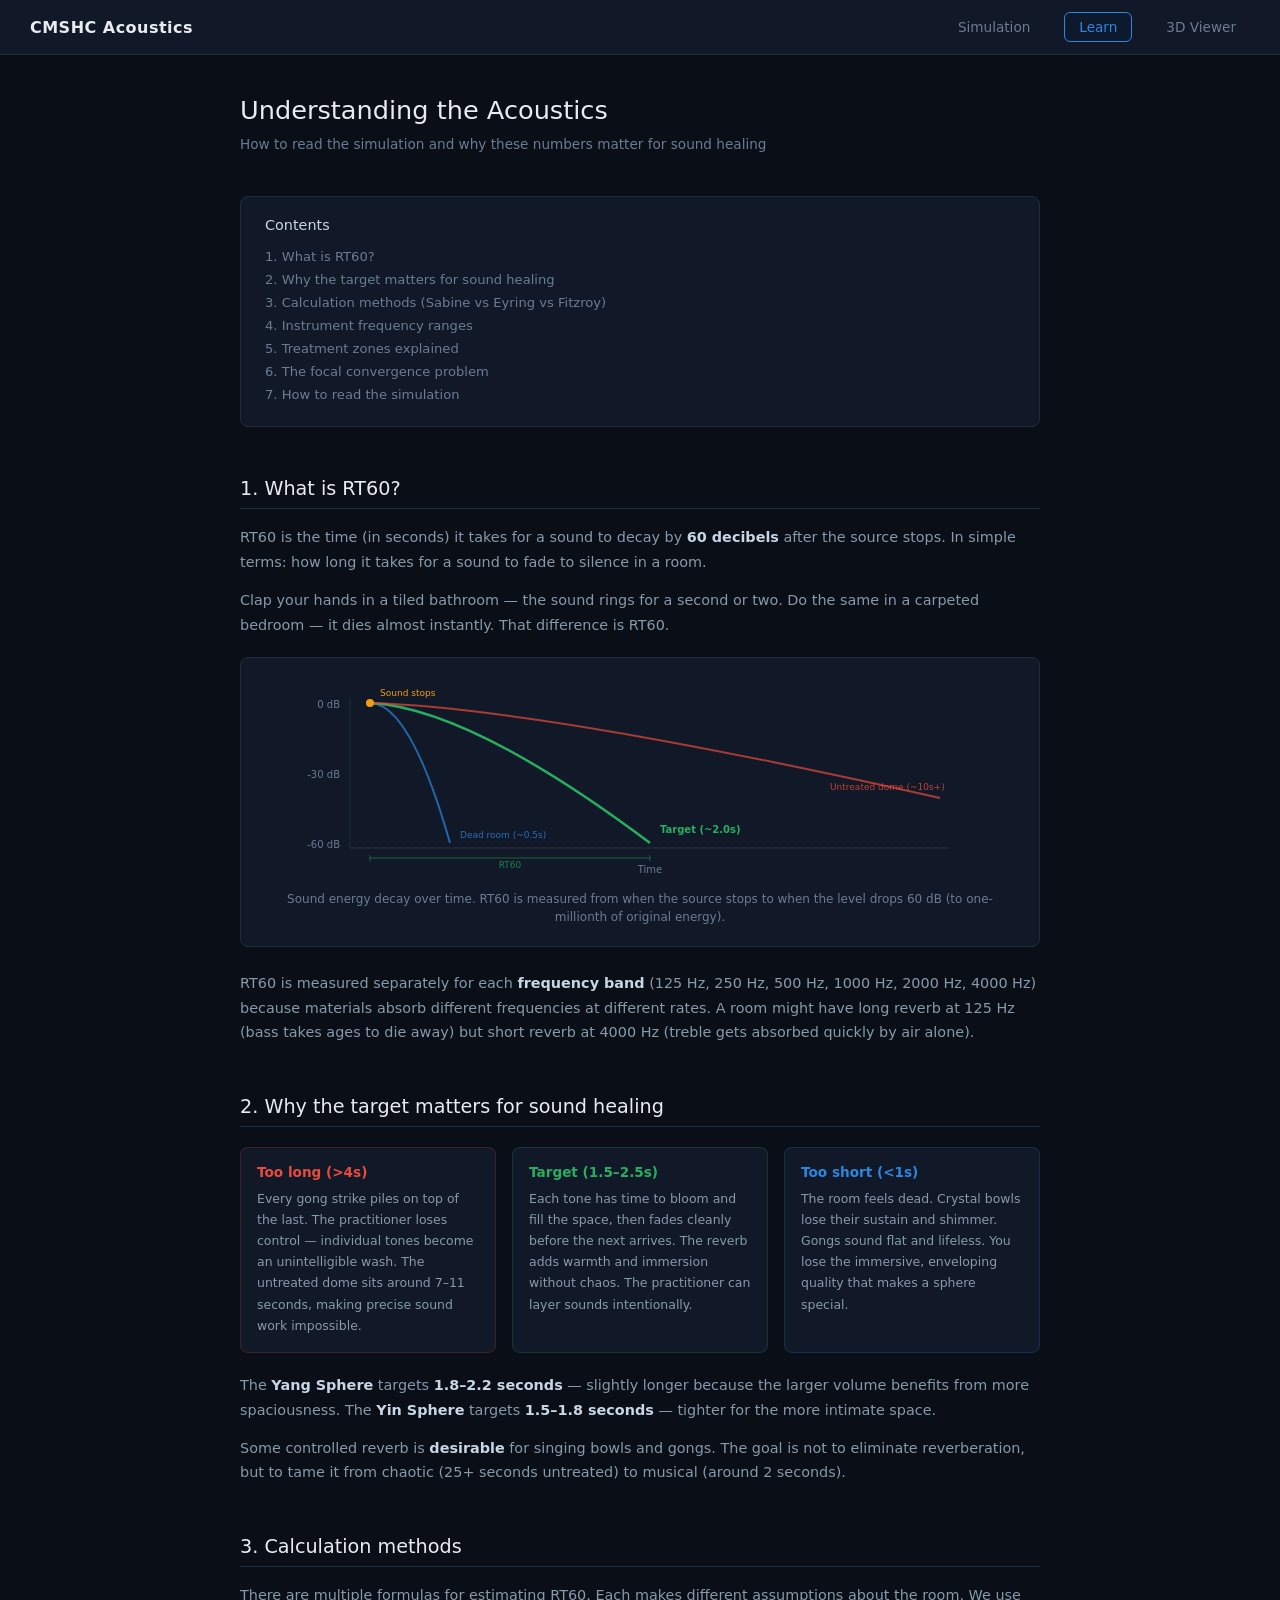
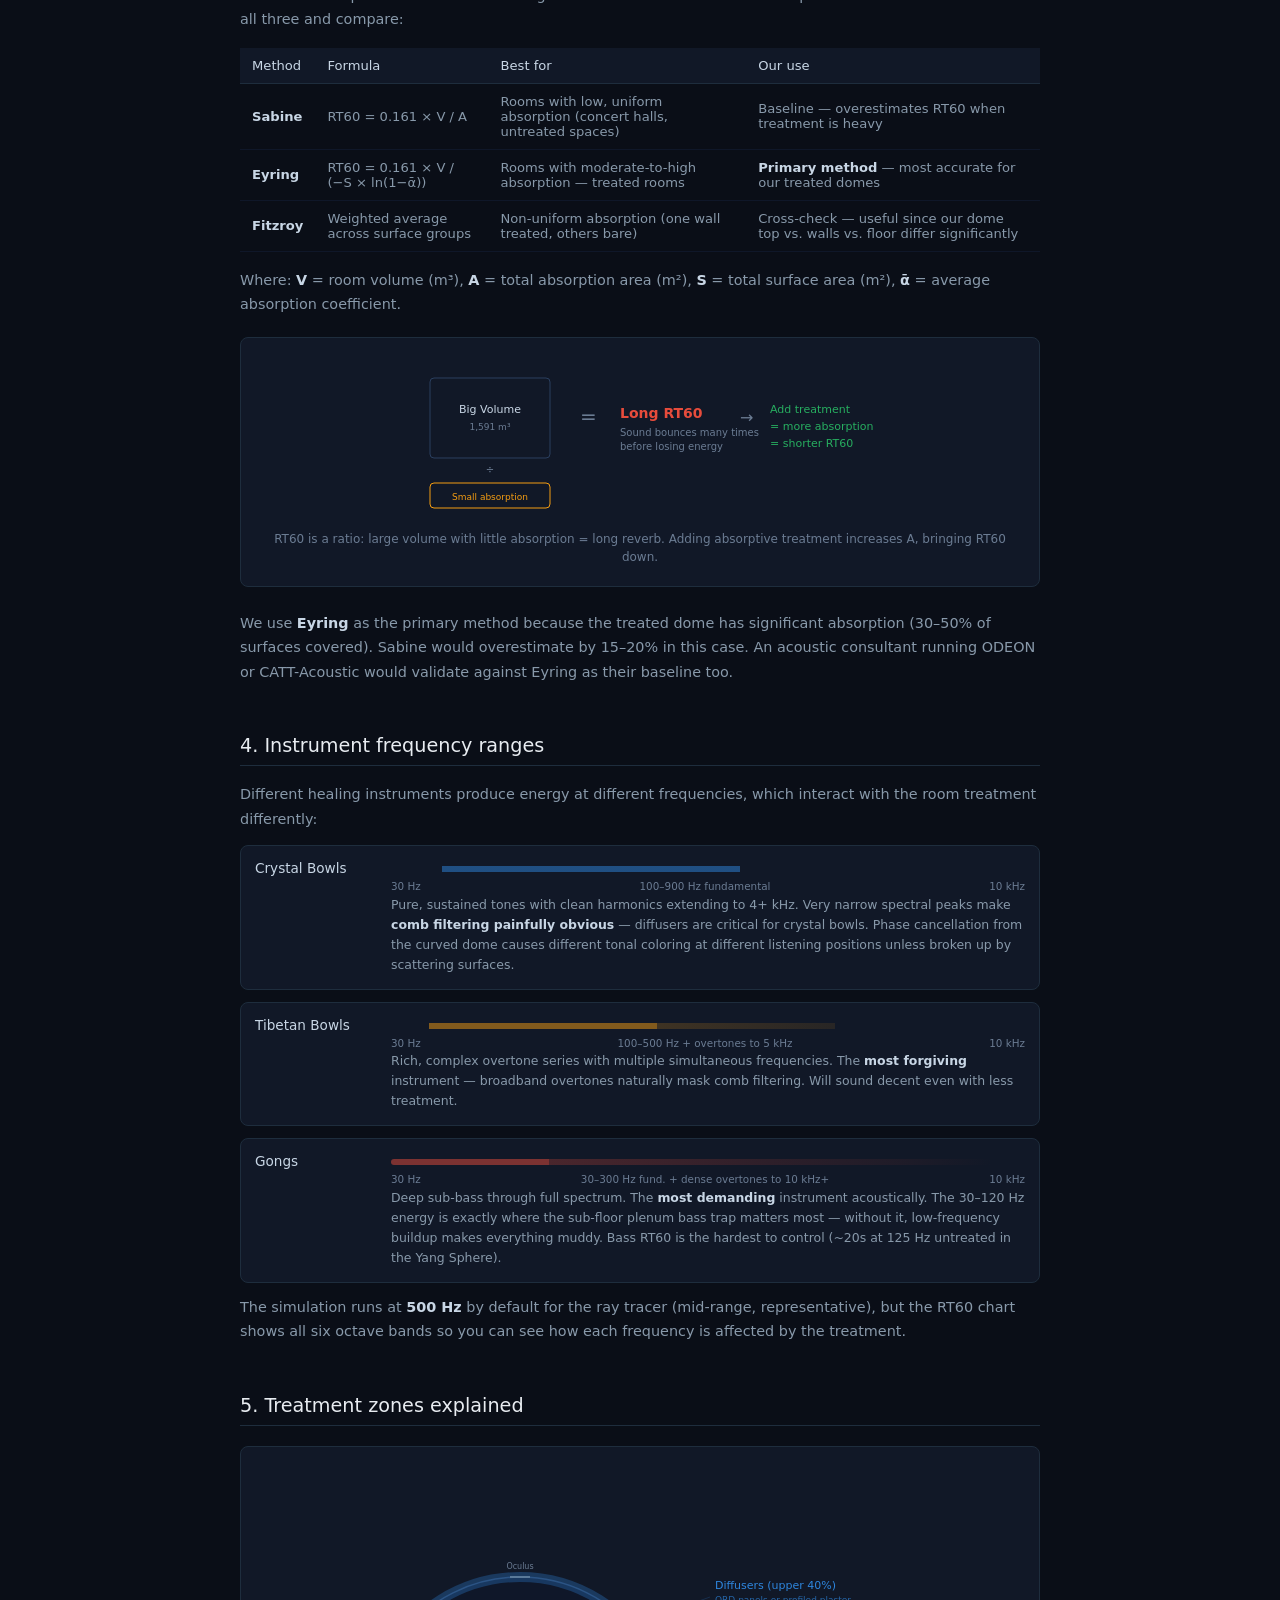
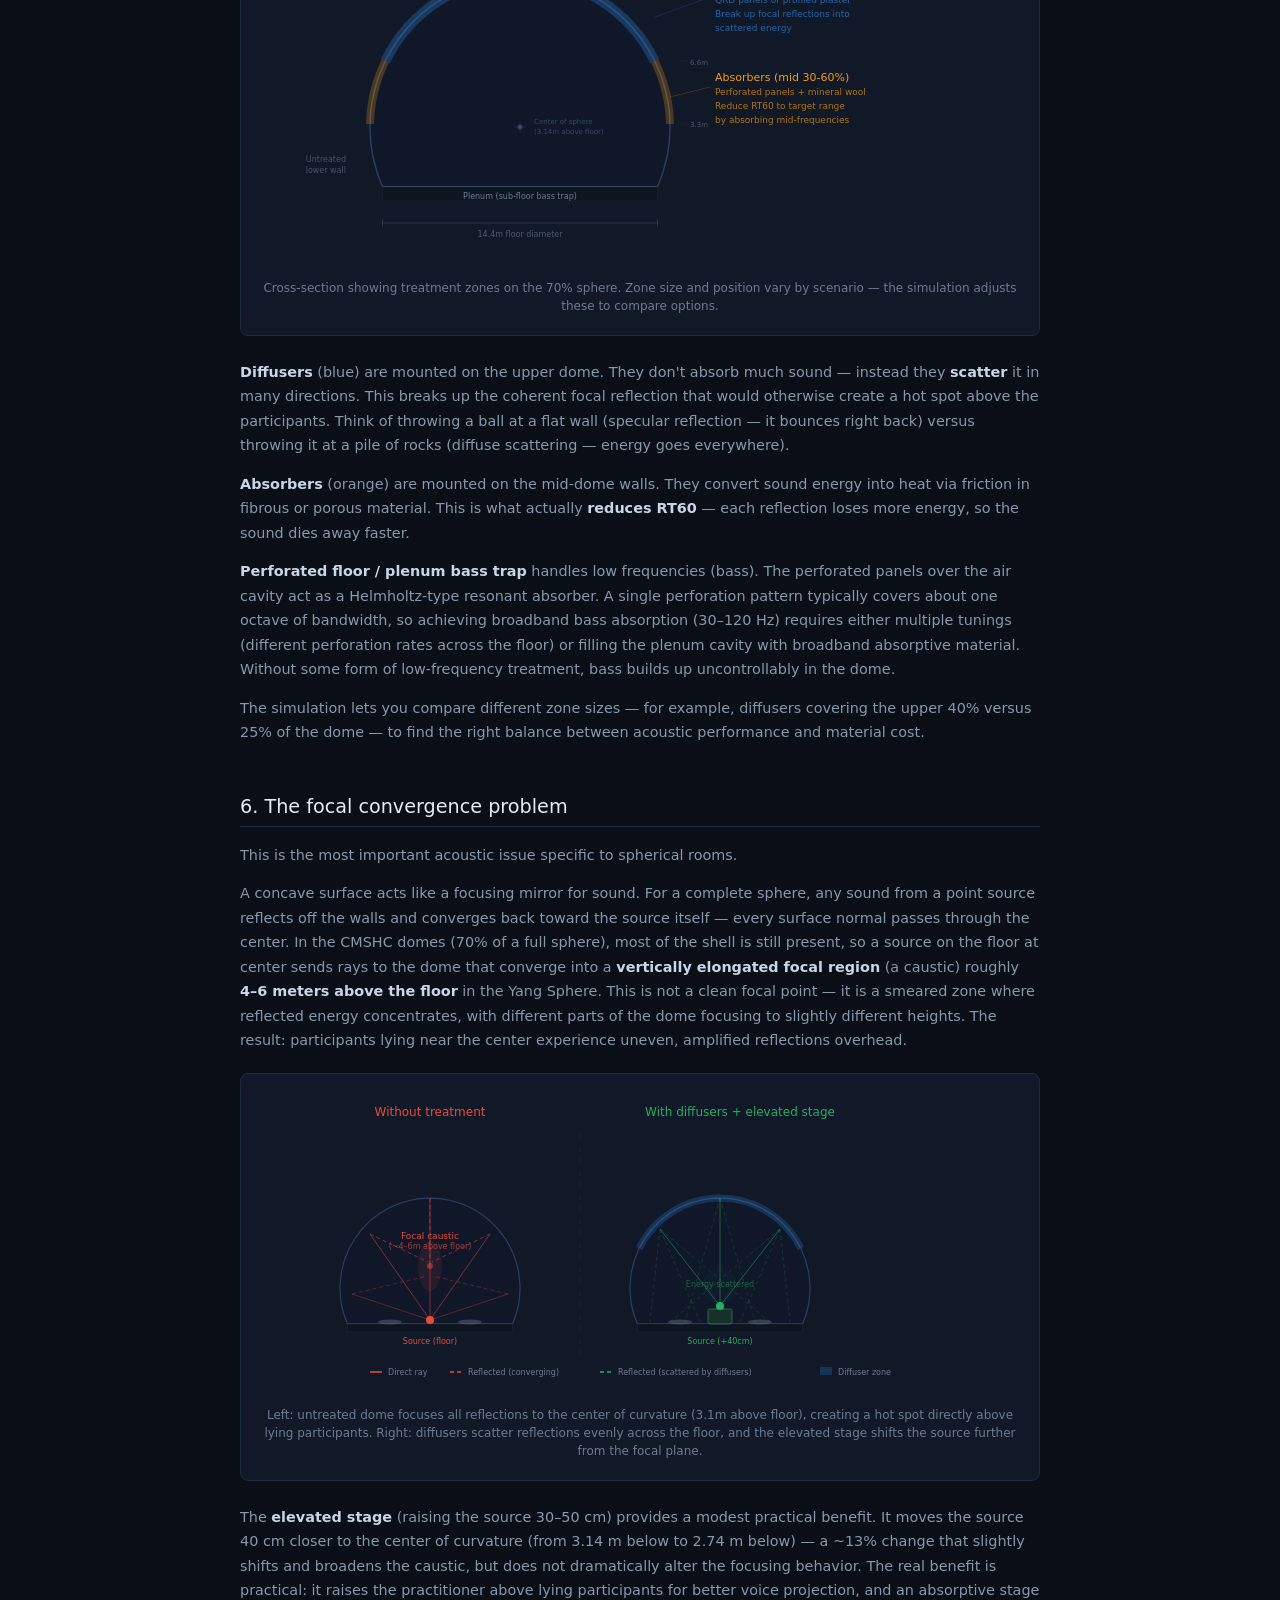
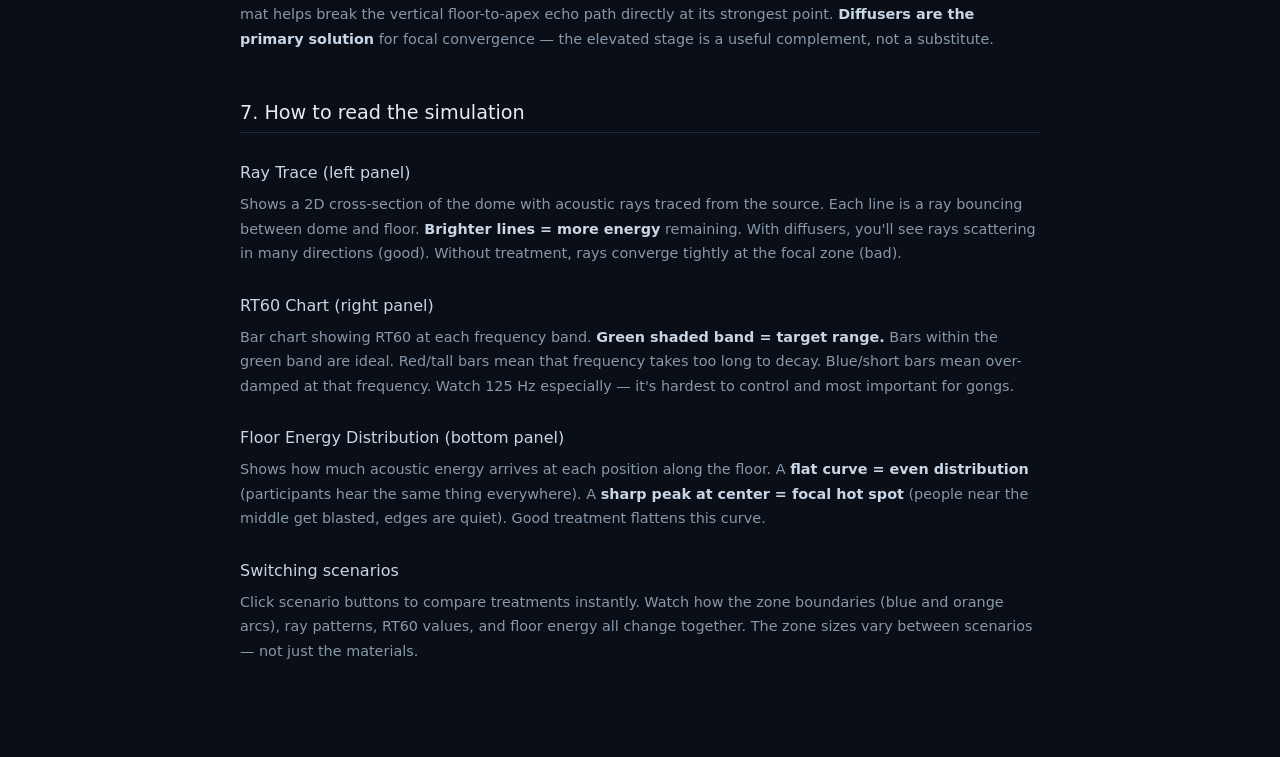
==== commit 00b8781e: "Add 3D acoustic viewer with Three.js and floor heatmaps - viewer3d.html: interactive Three.js scene " ====
--- a/learn.html
+++ b/learn.html
@@ -64,6 +64,7 @@
   <span class="logo">CMSHC Acoustics</span>
   <a href="index.html">Simulation</a>
   <a href="learn.html" class="active">Learn</a>
+  <a href="viewer3d.html">3D Viewer</a>
 </nav>
 
 <div class="content">
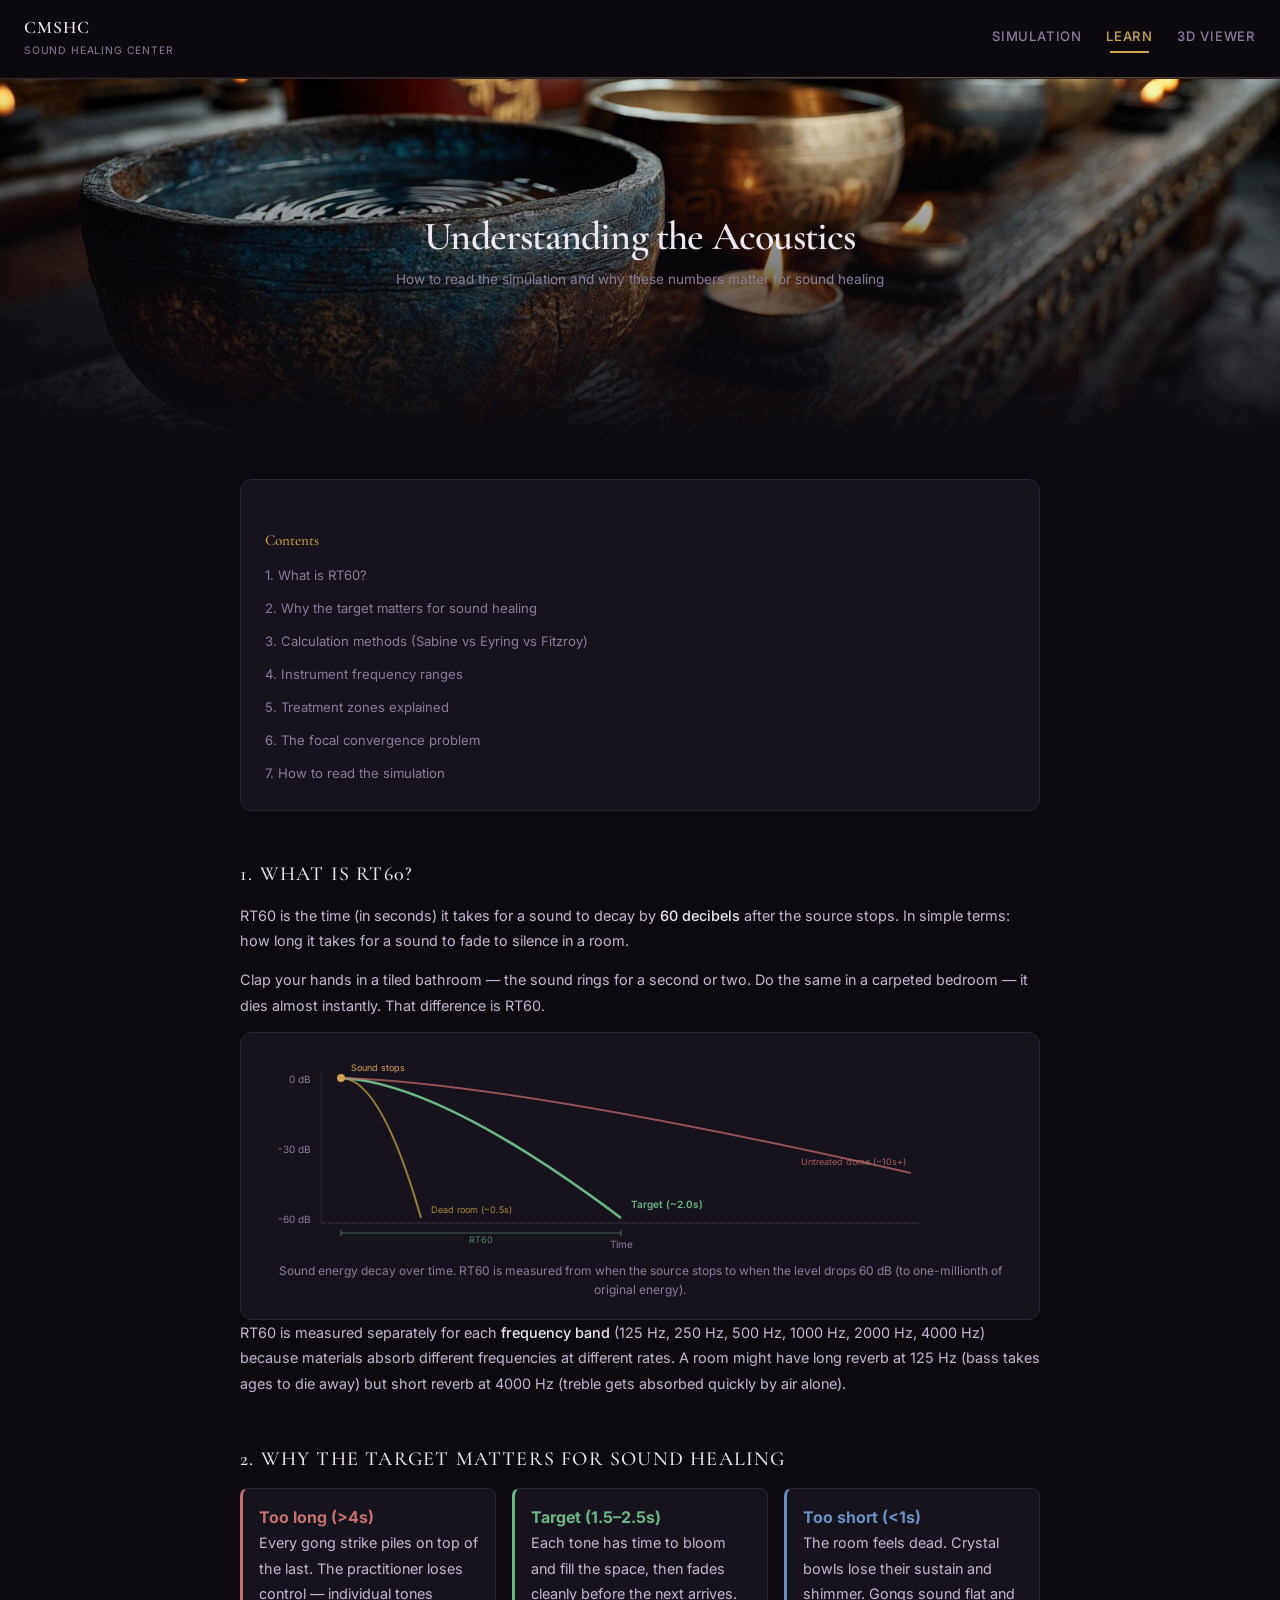
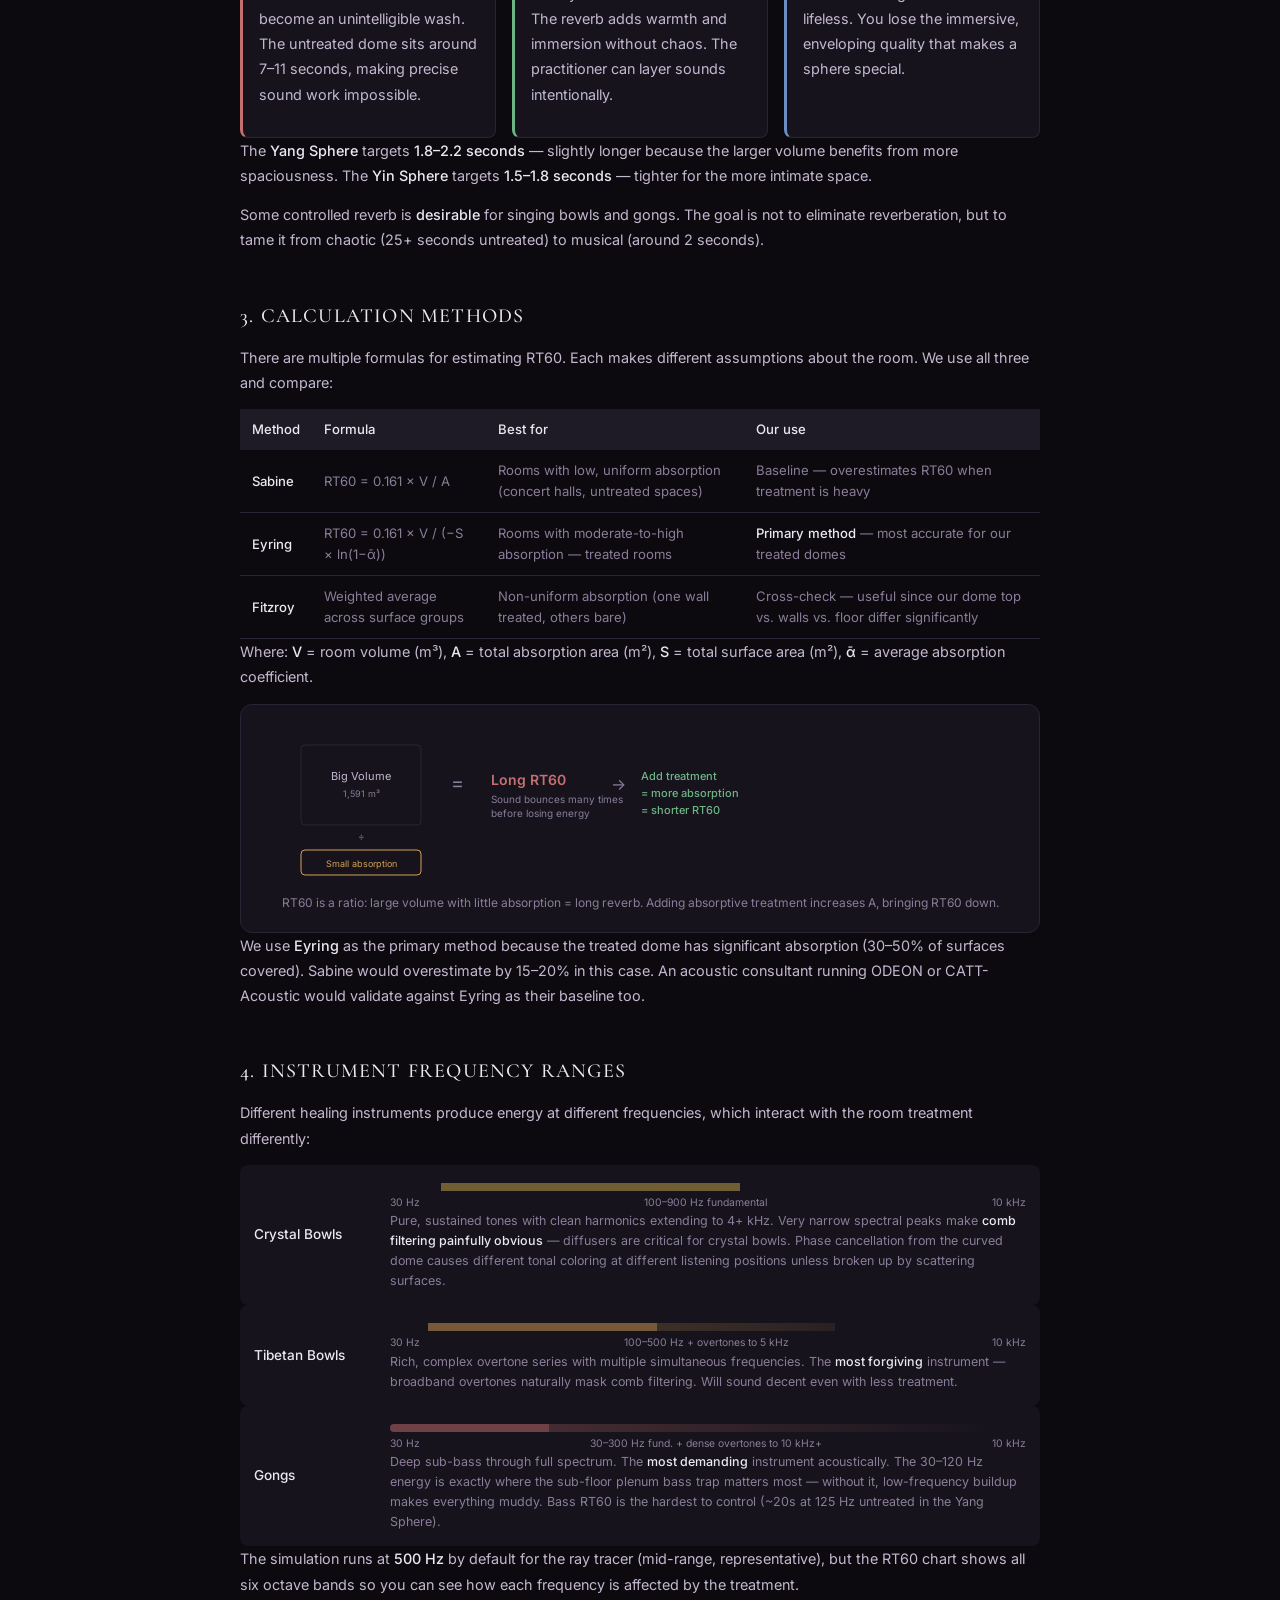
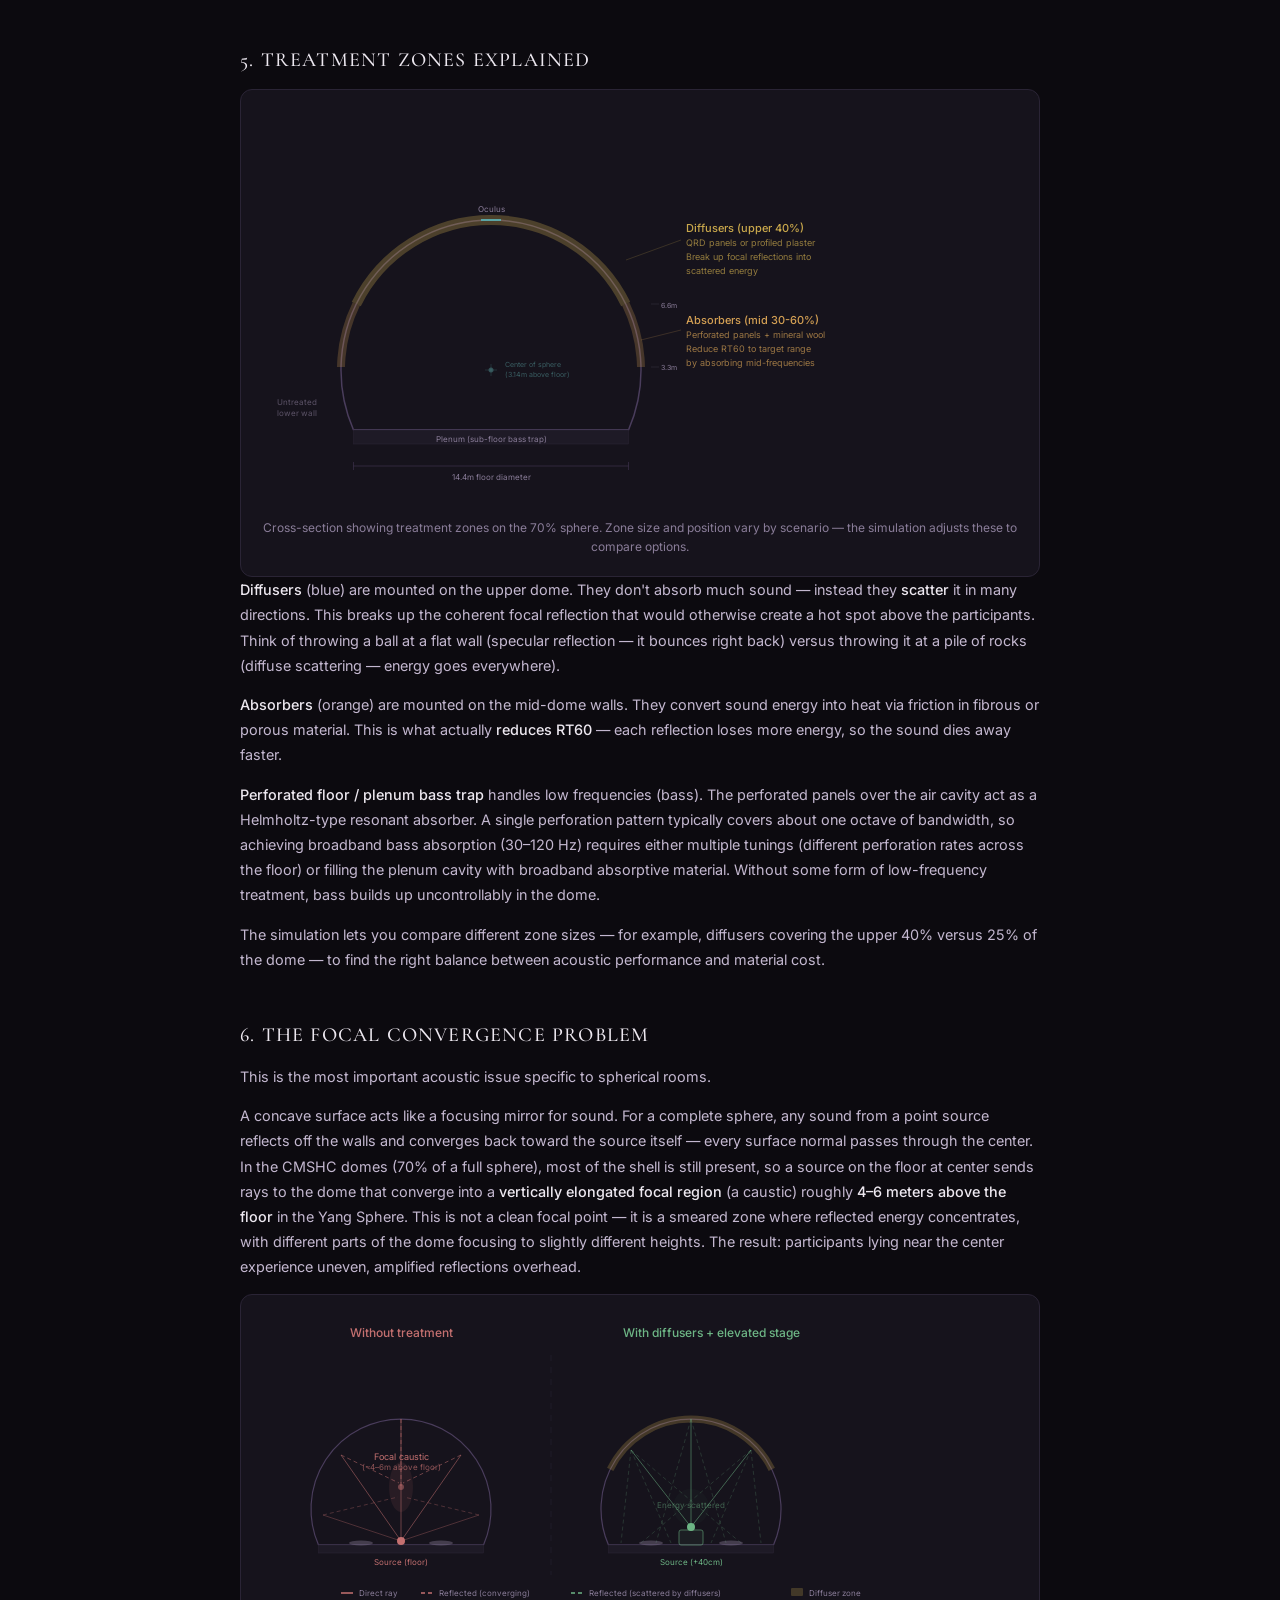
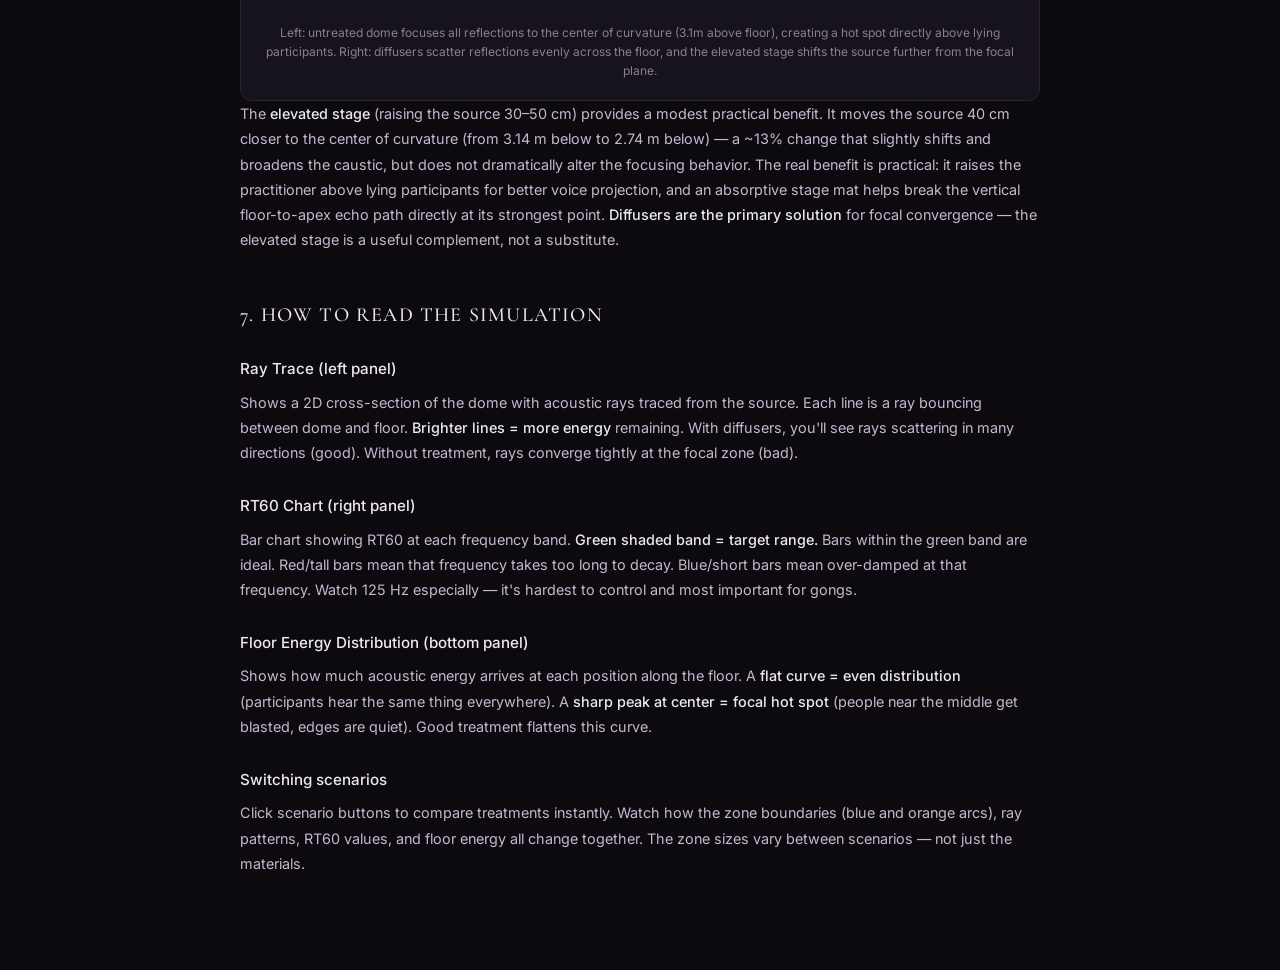
==== commit 146715db: "Redesign site with Sacred Resonance theme for sound healing center - New shared stylesheet (styles.c" ====
--- a/learn.html
+++ b/learn.html
@@ -4,75 +4,46 @@
 <meta charset="UTF-8">
 <meta name="viewport" content="width=device-width, initial-scale=1.0">
 <title>CMSHC — Understanding the Acoustics</title>
+<link rel="stylesheet" href="styles.css">
 <style>
-* { margin: 0; padding: 0; box-sizing: border-box; }
-body { background: #0a0e17; color: #c8d6e5; font-family: 'Segoe UI', system-ui, sans-serif; }
-nav { background: #111827; border-bottom: 1px solid #1e2d3d; padding: 12px 30px; display: flex; gap: 20px; align-items: center; position: sticky; top: 0; z-index: 100; }
-nav a { color: #6b7c93; text-decoration: none; font-size: 0.85rem; padding: 6px 14px; border-radius: 6px; transition: all 0.2s; }
-nav a:hover { color: #2e86de; background: #0d1a2d; }
-nav a.active { color: #2e86de; background: #0d1a2d; border: 1px solid #2e86de; }
-nav .logo { font-size: 1rem; font-weight: 600; color: #e8ecf1; letter-spacing: 0.03em; margin-right: auto; }
-
-.content { max-width: 860px; margin: 0 auto; padding: 40px 30px 80px; }
-h1 { font-size: 1.6rem; font-weight: 500; margin-bottom: 8px; color: #e8ecf1; }
-h2 { font-size: 1.2rem; font-weight: 500; margin: 50px 0 16px; color: #e8ecf1; border-bottom: 1px solid #1e2d3d; padding-bottom: 8px; }
-h3 { font-size: 1rem; font-weight: 500; margin: 30px 0 10px; color: #c8d6e5; }
-p { font-size: 0.9rem; line-height: 1.7; color: #8899aa; margin-bottom: 14px; }
-strong { color: #c8d6e5; }
-.subtitle { font-size: 0.85rem; color: #6b7c93; margin-bottom: 40px; }
-
-.diagram { background: #111827; border: 1px solid #1e2d3d; border-radius: 8px; padding: 20px; margin: 20px 0 24px; }
-.diagram svg { display: block; margin: 0 auto; }
-.diagram .caption { font-size: 0.75rem; color: #6b7c93; text-align: center; margin-top: 12px; line-height: 1.5; }
-
-.comparison { display: grid; grid-template-columns: 1fr 1fr 1fr; gap: 16px; margin: 20px 0; }
-.card { background: #111827; border: 1px solid #1e2d3d; border-radius: 8px; padding: 16px; }
-.card h4 { font-size: 0.85rem; margin-bottom: 8px; }
-.card p { font-size: 0.78rem; margin-bottom: 0; }
-.card.bad { border-color: #e74c3c33; }
-.card.bad h4 { color: #e74c3c; }
-.card.good { border-color: #27ae6033; }
-.card.good h4 { color: #27ae60; }
-.card.warn { border-color: #2e86de33; }
-.card.warn h4 { color: #2e86de; }
-
-.method-table { width: 100%; border-collapse: collapse; margin: 16px 0; font-size: 0.82rem; }
-.method-table th { text-align: left; padding: 10px 12px; background: #111827; color: #c8d6e5; border-bottom: 1px solid #1e2d3d; font-weight: 500; }
-.method-table td { padding: 10px 12px; border-bottom: 1px solid #0f1729; color: #8899aa; }
-.method-table tr:hover td { background: #111827; }
-
-.instrument-row { display: grid; grid-template-columns: 120px 1fr; gap: 16px; margin: 12px 0; padding: 14px; background: #111827; border-radius: 8px; border: 1px solid #1e2d3d; }
-.instrument-row .name { font-weight: 500; color: #c8d6e5; font-size: 0.85rem; }
-.instrument-row .detail { font-size: 0.78rem; color: #8899aa; line-height: 1.6; }
-.freq-bar { height: 6px; border-radius: 3px; margin: 6px 0; position: relative; }
-.freq-label { font-size: 0.65rem; color: #6b7c93; display: flex; justify-content: space-between; }
-
-.toc { background: #111827; border: 1px solid #1e2d3d; border-radius: 8px; padding: 20px 24px; margin: 24px 0; }
-.toc h3 { margin: 0 0 12px; font-size: 0.9rem; }
-.toc a { display: block; color: #6b7c93; text-decoration: none; font-size: 0.82rem; padding: 4px 0; }
-.toc a:hover { color: #2e86de; }
-
-@media (max-width: 700px) {
-  .comparison { grid-template-columns: 1fr; }
-  .instrument-row { grid-template-columns: 1fr; }
-}
+p { margin-bottom: 14px; }
+h2 { margin: 50px 0 16px; }
+h3 { margin: 30px 0 10px; }
 </style>
 </head>
 <body>
 
 <nav>
-  <span class="logo">CMSHC Acoustics</span>
-  <a href="index.html">Simulation</a>
-  <a href="learn.html" class="active">Learn</a>
-  <a href="viewer3d.html">3D Viewer</a>
+  <div class="nav-inner">
+    <a href="index.html" class="nav-logo">
+      CMSHC
+      <span class="nav-logo-sub">Sound Healing Center</span>
+    </a>
+    <button class="nav-toggle" onclick="document.body.classList.toggle('nav-open')" aria-label="Menu">
+      <span></span><span></span><span></span>
+    </button>
+    <div class="nav-menu">
+      <a href="index.html">Simulation</a>
+      <a href="learn.html" class="active">Learn</a>
+      <a href="viewer3d.html">3D Viewer</a>
+    </div>
+  </div>
 </nav>
 
+<div class="hero" style="height: 40vh; background: url('assets/hero-learn.jpg') center/cover no-repeat;">
+  <div class="hero-ripple">
+    <div></div><div></div><div></div>
+  </div>
+  <div class="hero-overlay"></div>
+  <div class="hero-content">
+    <h1>Understanding the Acoustics</h1>
+    <p class="subtitle">How to read the simulation and why these numbers matter for sound healing</p>
+  </div>
+</div>
+
 <div class="content">
 
-<h1>Understanding the Acoustics</h1>
-<p class="subtitle">How to read the simulation and why these numbers matter for sound healing</p>
-
-<div class="toc">
+<div class="toc fade-section">
   <h3>Contents</h3>
   <a href="#rt60">1. What is RT60?</a>
   <a href="#why-target">2. Why the target matters for sound healing</a>
@@ -85,50 +56,50 @@
 
 <!-- ───────────────────────── RT60 ───────────────────────── -->
 
-<h2 id="rt60">1. What is RT60?</h2>
+<h2 id="rt60" class="fade-section">1. What is RT60?</h2>
 
 <p>RT60 is the time (in seconds) it takes for a sound to decay by <strong>60 decibels</strong> after the source stops. In simple terms: how long it takes for a sound to fade to silence in a room.</p>
 
 <p>Clap your hands in a tiled bathroom — the sound rings for a second or two. Do the same in a carpeted bedroom — it dies almost instantly. That difference is RT60.</p>
 
-<div class="diagram">
+<div class="diagram fade-section">
   <svg width="700" height="200" viewBox="0 0 700 200">
     <!-- Axes -->
-    <line x1="60" y1="20" x2="60" y2="170" stroke="#1e2d3d" stroke-width="1"/>
-    <line x1="60" y1="170" x2="660" y2="170" stroke="#1e2d3d" stroke-width="1"/>
+    <line x1="60" y1="20" x2="60" y2="170" stroke="#2a2435" stroke-width="1"/>
+    <line x1="60" y1="170" x2="660" y2="170" stroke="#2a2435" stroke-width="1"/>
 
     <!-- Y axis labels -->
-    <text x="50" y="30" text-anchor="end" fill="#6b7c93" font-size="10">0 dB</text>
-    <text x="50" y="100" text-anchor="end" fill="#6b7c93" font-size="10">-30 dB</text>
-    <text x="50" y="170" text-anchor="end" fill="#6b7c93" font-size="10">-60 dB</text>
+    <text x="50" y="30" text-anchor="end" fill="#8a7d99" font-size="10">0 dB</text>
+    <text x="50" y="100" text-anchor="end" fill="#8a7d99" font-size="10">-30 dB</text>
+    <text x="50" y="170" text-anchor="end" fill="#8a7d99" font-size="10">-60 dB</text>
 
     <!-- X axis label -->
-    <text x="360" y="195" text-anchor="middle" fill="#6b7c93" font-size="10">Time</text>
+    <text x="360" y="195" text-anchor="middle" fill="#8a7d99" font-size="10">Time</text>
 
     <!-- -60dB reference line -->
-    <line x1="60" y1="170" x2="660" y2="170" stroke="#e74c3c" stroke-width="0.5" stroke-dasharray="4,4" opacity="0.3"/>
+    <line x1="60" y1="170" x2="660" y2="170" stroke="#c47070" stroke-width="0.5" stroke-dasharray="4,4" opacity="0.3"/>
 
     <!-- Short RT60 decay (dead room ~0.5s) -->
-    <path d="M 80,25 Q 120,25 160,165" fill="none" stroke="#2e86de" stroke-width="2" opacity="0.7"/>
-    <text x="170" y="160" fill="#2e86de" font-size="9" opacity="0.8">Dead room (~0.5s)</text>
+    <path d="M 80,25 Q 120,25 160,165" fill="none" stroke="#c9a84c" stroke-width="2" opacity="0.7"/>
+    <text x="170" y="160" fill="#c9a84c" font-size="9" opacity="0.8">Dead room (~0.5s)</text>
 
     <!-- Target RT60 decay (~2s) -->
-    <path d="M 80,25 Q 180,30 360,165" fill="none" stroke="#27ae60" stroke-width="2.5"/>
-    <text x="370" y="155" fill="#27ae60" font-size="10" font-weight="600">Target (~2.0s)</text>
+    <path d="M 80,25 Q 180,30 360,165" fill="none" stroke="#6db585" stroke-width="2.5"/>
+    <text x="370" y="155" fill="#6db585" font-size="10" font-weight="600">Target (~2.0s)</text>
 
     <!-- Long RT60 decay (untreated dome ~10s) - still decaying at edge -->
-    <path d="M 80,25 Q 250,30 650,120" fill="none" stroke="#e74c3c" stroke-width="2" opacity="0.7"/>
-    <text x="540" y="112" fill="#e74c3c" font-size="9" opacity="0.8">Untreated dome (~10s+)</text>
+    <path d="M 80,25 Q 250,30 650,120" fill="none" stroke="#c47070" stroke-width="2" opacity="0.7"/>
+    <text x="540" y="112" fill="#c47070" font-size="9" opacity="0.8">Untreated dome (~10s+)</text>
 
     <!-- Sound source marker -->
-    <circle cx="80" cy="25" r="4" fill="#f39c12"/>
-    <text x="90" y="18" fill="#f39c12" font-size="9">Sound stops</text>
+    <circle cx="80" cy="25" r="4" fill="#d4a054"/>
+    <text x="90" y="18" fill="#d4a054" font-size="9">Sound stops</text>
 
     <!-- RT60 bracket -->
-    <line x1="80" y1="180" x2="360" y2="180" stroke="#27ae60" stroke-width="1" opacity="0.5"/>
-    <line x1="80" y1="177" x2="80" y2="183" stroke="#27ae60" stroke-width="1" opacity="0.5"/>
-    <line x1="360" y1="177" x2="360" y2="183" stroke="#27ae60" stroke-width="1" opacity="0.5"/>
-    <text x="220" y="190" text-anchor="middle" fill="#27ae60" font-size="9" opacity="0.7">RT60</text>
+    <line x1="80" y1="180" x2="360" y2="180" stroke="#6db585" stroke-width="1" opacity="0.5"/>
+    <line x1="80" y1="177" x2="80" y2="183" stroke="#6db585" stroke-width="1" opacity="0.5"/>
+    <line x1="360" y1="177" x2="360" y2="183" stroke="#6db585" stroke-width="1" opacity="0.5"/>
+    <text x="220" y="190" text-anchor="middle" fill="#6db585" font-size="9" opacity="0.7">RT60</text>
   </svg>
   <div class="caption">Sound energy decay over time. RT60 is measured from when the source stops to when the level drops 60 dB (to one-millionth of original energy).</div>
 </div>
@@ -137,9 +108,9 @@
 
 <!-- ───────────────────────── WHY TARGET ───────────────────────── -->
 
-<h2 id="why-target">2. Why the target matters for sound healing</h2>
-
-<div class="comparison">
+<h2 id="why-target" class="fade-section">2. Why the target matters for sound healing</h2>
+
+<div class="comparison fade-section">
   <div class="card bad">
     <h4>Too long (>4s)</h4>
     <p>Every gong strike piles on top of the last. The practitioner loses control — individual tones become an unintelligible wash. The untreated dome sits around 7–11 seconds, making precise sound work impossible.</p>
@@ -160,11 +131,11 @@
 
 <!-- ───────────────────────── METHODS ───────────────────────── -->
 
-<h2 id="methods">3. Calculation methods</h2>
+<h2 id="methods" class="fade-section">3. Calculation methods</h2>
 
 <p>There are multiple formulas for estimating RT60. Each makes different assumptions about the room. We use all three and compare:</p>
 
-<table class="method-table">
+<table class="method-table fade-section">
   <tr>
     <th>Method</th>
     <th>Formula</th>
@@ -193,29 +164,29 @@
 
 <p>Where: <strong>V</strong> = room volume (m³), <strong>A</strong> = total absorption area (m²), <strong>S</strong> = total surface area (m²), <strong>ᾱ</strong> = average absorption coefficient.</p>
 
-<div class="diagram">
+<div class="diagram fade-section">
   <svg width="500" height="160" viewBox="0 0 500 160">
     <!-- Simple visual: V / A relationship -->
-    <rect x="40" y="20" width="120" height="80" rx="4" fill="#111827" stroke="#2a3f5f" stroke-width="1"/>
-    <text x="100" y="55" text-anchor="middle" fill="#c8d6e5" font-size="11">Big Volume</text>
-    <text x="100" y="72" text-anchor="middle" fill="#6b7c93" font-size="9">1,591 m³</text>
-    <text x="100" y="115" text-anchor="middle" fill="#6b7c93" font-size="10">÷</text>
-
-    <rect x="40" y="125" width="120" height="25" rx="4" fill="#111827" stroke="#f39c12" stroke-width="1"/>
-    <text x="100" y="142" text-anchor="middle" fill="#f39c12" font-size="9">Small absorption</text>
-
-    <text x="190" y="65" fill="#6b7c93" font-size="20">=</text>
-
-    <text x="230" y="60" fill="#e74c3c" font-size="14" font-weight="600">Long RT60</text>
-    <text x="230" y="78" fill="#6b7c93" font-size="10">Sound bounces many times</text>
-    <text x="230" y="92" fill="#6b7c93" font-size="10">before losing energy</text>
+    <rect x="40" y="20" width="120" height="80" rx="4" fill="#16131c" stroke="#2a2435" stroke-width="1"/>
+    <text x="100" y="55" text-anchor="middle" fill="#c4b8d0" font-size="11">Big Volume</text>
+    <text x="100" y="72" text-anchor="middle" fill="#8a7d99" font-size="9">1,591 m³</text>
+    <text x="100" y="115" text-anchor="middle" fill="#8a7d99" font-size="10">÷</text>
+
+    <rect x="40" y="125" width="120" height="25" rx="4" fill="#16131c" stroke="#d4a054" stroke-width="1"/>
+    <text x="100" y="142" text-anchor="middle" fill="#d4a054" font-size="9">Small absorption</text>
+
+    <text x="190" y="65" fill="#8a7d99" font-size="20">=</text>
+
+    <text x="230" y="60" fill="#c47070" font-size="14" font-weight="600">Long RT60</text>
+    <text x="230" y="78" fill="#8a7d99" font-size="10">Sound bounces many times</text>
+    <text x="230" y="92" fill="#8a7d99" font-size="10">before losing energy</text>
 
     <!-- Arrow -->
-    <text x="350" y="65" fill="#6b7c93" font-size="16">→</text>
-
-    <text x="380" y="55" fill="#27ae60" font-size="11" font-weight="500">Add treatment</text>
-    <text x="380" y="72" fill="#27ae60" font-size="11" font-weight="500">= more absorption</text>
-    <text x="380" y="89" fill="#27ae60" font-size="11" font-weight="500">= shorter RT60</text>
+    <text x="350" y="65" fill="#8a7d99" font-size="16">→</text>
+
+    <text x="380" y="55" fill="#6db585" font-size="11" font-weight="500">Add treatment</text>
+    <text x="380" y="72" fill="#6db585" font-size="11" font-weight="500">= more absorption</text>
+    <text x="380" y="89" fill="#6db585" font-size="11" font-weight="500">= shorter RT60</text>
   </svg>
   <div class="caption">RT60 is a ratio: large volume with little absorption = long reverb. Adding absorptive treatment increases A, bringing RT60 down.</div>
 </div>
@@ -224,32 +195,32 @@
 
 <!-- ───────────────────────── INSTRUMENTS ───────────────────────── -->
 
-<h2 id="instruments">4. Instrument frequency ranges</h2>
+<h2 id="instruments" class="fade-section">4. Instrument frequency ranges</h2>
 
 <p>Different healing instruments produce energy at different frequencies, which interact with the room treatment differently:</p>
 
-<div class="instrument-row">
+<div class="instrument-row fade-section">
   <div class="name">Crystal Bowls</div>
   <div class="detail">
-    <div class="freq-bar" style="background: linear-gradient(90deg, transparent 8%, #2e86de 8%, #2e86de 55%, transparent 55%); opacity:0.5;"></div>
+    <div class="freq-bar" style="background: linear-gradient(90deg, transparent 8%, #c9a84c 8%, #c9a84c 55%, transparent 55%); opacity:0.5;"></div>
     <div class="freq-label"><span>30 Hz</span><span>100–900 Hz fundamental</span><span>10 kHz</span></div>
     Pure, sustained tones with clean harmonics extending to 4+ kHz. Very narrow spectral peaks make <strong>comb filtering painfully obvious</strong> — diffusers are critical for crystal bowls. Phase cancellation from the curved dome causes different tonal coloring at different listening positions unless broken up by scattering surfaces.
   </div>
 </div>
 
-<div class="instrument-row">
+<div class="instrument-row fade-section">
   <div class="name">Tibetan Bowls</div>
   <div class="detail">
-    <div class="freq-bar" style="background: linear-gradient(90deg, transparent 6%, #f39c12 6%, #f39c12 42%, #f39c1266 42%, #f39c1233 70%, transparent 70%); opacity:0.5;"></div>
+    <div class="freq-bar" style="background: linear-gradient(90deg, transparent 6%, #d4a054 6%, #d4a054 42%, #d4a05466 42%, #d4a05433 70%, transparent 70%); opacity:0.5;"></div>
     <div class="freq-label"><span>30 Hz</span><span>100–500 Hz + overtones to 5 kHz</span><span>10 kHz</span></div>
     Rich, complex overtone series with multiple simultaneous frequencies. The <strong>most forgiving</strong> instrument — broadband overtones naturally mask comb filtering. Will sound decent even with less treatment.
   </div>
 </div>
 
-<div class="instrument-row">
+<div class="instrument-row fade-section">
   <div class="name">Gongs</div>
   <div class="detail">
-    <div class="freq-bar" style="background: linear-gradient(90deg, #e74c3c 0%, #e74c3c 25%, #e74c3c88 25%, #e74c3c44 60%, #e74c3c22 80%, transparent 95%); opacity:0.5;"></div>
+    <div class="freq-bar" style="background: linear-gradient(90deg, #c47070 0%, #c47070 25%, #c4707088 25%, #c4707044 60%, #c4707022 80%, transparent 95%); opacity:0.5;"></div>
     <div class="freq-label"><span>30 Hz</span><span>30–300 Hz fund. + dense overtones to 10 kHz+</span><span>10 kHz</span></div>
     Deep sub-bass through full spectrum. The <strong>most demanding</strong> instrument acoustically. The 30–120 Hz energy is exactly where the sub-floor plenum bass trap matters most — without it, low-frequency buildup makes everything muddy. Bass RT60 is the hardest to control (~20s at 125 Hz untreated in the Yang Sphere).
   </div>
@@ -259,9 +230,9 @@
 
 <!-- ───────────────────────── TREATMENT ───────────────────────── -->
 
-<h2 id="treatment">5. Treatment zones explained</h2>
-
-<div class="diagram">
+<h2 id="treatment" class="fade-section">5. Treatment zones explained</h2>
+
+<div class="diagram fade-section">
   <!--
     Treatment zones diagram — correct 70% sphere geometry.
     Yang Sphere: R=7.855m, center 3.14m above floor, floor radius 7.20m.
@@ -274,61 +245,61 @@
   -->
   <svg width="700" height="400" viewBox="0 0 700 400">
     <!-- Dome shell — large arc (>180°) from left-floor over top to right-floor -->
-    <path d="M 92.5,320 A 150,150 0 1,1 367.5,320" fill="#0f1729" stroke="#2a3f5f" stroke-width="1.5"/>
+    <path d="M 92.5,320 A 150,150 0 1,1 367.5,320" fill="#16131c" stroke="#4a3d5c" stroke-width="1.5"/>
 
     <!-- Floor -->
-    <line x1="92.5" y1="320" x2="367.5" y2="320" stroke="#3a4f6f" stroke-width="2"/>
+    <line x1="92.5" y1="320" x2="367.5" y2="320" stroke="#4a3d5c" stroke-width="2"/>
 
     <!-- Diffuser zone (upper 40%) — arc on dome surface from (95.3,194) over top to (364.7,194) -->
-    <path d="M 95.3,194 A 150,150 0 0,1 364.7,194" fill="none" stroke="#2e86de" stroke-width="10" stroke-opacity="0.3" stroke-linecap="butt"/>
+    <path d="M 95.3,194 A 150,150 0 0,1 364.7,194" fill="none" stroke="#c9a84c" stroke-width="10" stroke-opacity="0.3" stroke-linecap="butt"/>
 
     <!-- Absorber zone (mid 30-60%) — left and right side arcs -->
-    <path d="M 95.3,194 A 150,150 0 0,0 80,257" fill="none" stroke="#f39c12" stroke-width="8" stroke-opacity="0.25" stroke-linecap="butt"/>
-    <path d="M 364.7,194 A 150,150 0 0,1 380,257" fill="none" stroke="#f39c12" stroke-width="8" stroke-opacity="0.25" stroke-linecap="butt"/>
+    <path d="M 95.3,194 A 150,150 0 0,0 80,257" fill="none" stroke="#d4a054" stroke-width="8" stroke-opacity="0.25" stroke-linecap="butt"/>
+    <path d="M 364.7,194 A 150,150 0 0,1 380,257" fill="none" stroke="#d4a054" stroke-width="8" stroke-opacity="0.25" stroke-linecap="butt"/>
 
     <!-- Plenum -->
-    <rect x="92.5" y="320" width="275" height="14" fill="#0d1520" stroke="#1a2535" stroke-width="0.5"/>
-    <text x="230" y="332" text-anchor="middle" fill="#6b7c93" font-size="8">Plenum (sub-floor bass trap)</text>
+    <rect x="92.5" y="320" width="275" height="14" fill="#1e1a26" stroke="#2a2435" stroke-width="0.5"/>
+    <text x="230" y="332" text-anchor="middle" fill="#8a7d99" font-size="8">Plenum (sub-floor bass trap)</text>
 
     <!-- Untreated lower wall label -->
-    <text x="56" y="295" fill="#6b7c93" font-size="8" opacity="0.6" text-anchor="end">Untreated</text>
-    <text x="56" y="306" fill="#6b7c93" font-size="8" opacity="0.6" text-anchor="end">lower wall</text>
+    <text x="56" y="295" fill="#8a7d99" font-size="8" opacity="0.6" text-anchor="end">Untreated</text>
+    <text x="56" y="306" fill="#8a7d99" font-size="8" opacity="0.6" text-anchor="end">lower wall</text>
 
     <!-- Oculus -->
-    <line x1="220" y1="110" x2="240" y2="110" stroke="#5a7a9a" stroke-width="2"/>
-    <text x="230" y="102" text-anchor="middle" fill="#6b7c93" font-size="8">Oculus</text>
+    <line x1="220" y1="110" x2="240" y2="110" stroke="#5ba5a5" stroke-width="2"/>
+    <text x="230" y="102" text-anchor="middle" fill="#8a7d99" font-size="8">Oculus</text>
 
     <!-- Center of sphere marker -->
-    <circle cx="230" cy="260" r="2.5" fill="#5a7a9a" opacity="0.4"/>
-    <line x1="224" y1="260" x2="236" y2="260" stroke="#5a7a9a" stroke-width="0.5" opacity="0.4"/>
-    <line x1="230" y1="254" x2="230" y2="266" stroke="#5a7a9a" stroke-width="0.5" opacity="0.4"/>
-    <text x="244" y="257" fill="#5a7a9a" font-size="7" opacity="0.5">Center of sphere</text>
-    <text x="244" y="267" fill="#5a7a9a" font-size="7" opacity="0.5">(3.14m above floor)</text>
+    <circle cx="230" cy="260" r="2.5" fill="#5ba5a5" opacity="0.4"/>
+    <line x1="224" y1="260" x2="236" y2="260" stroke="#5ba5a5" stroke-width="0.5" opacity="0.4"/>
+    <line x1="230" y1="254" x2="230" y2="266" stroke="#5ba5a5" stroke-width="0.5" opacity="0.4"/>
+    <text x="244" y="257" fill="#5ba5a5" font-size="7" opacity="0.5">Center of sphere</text>
+    <text x="244" y="267" fill="#5ba5a5" font-size="7" opacity="0.5">(3.14m above floor)</text>
 
     <!-- Labels — right side, outside the dome -->
-    <line x1="365" y1="150" x2="420" y2="130" stroke="#2e86de" stroke-width="0.5" opacity="0.4"/>
-    <text x="425" y="122" fill="#2e86de" font-size="11" font-weight="500">Diffusers (upper 40%)</text>
-    <text x="425" y="136" fill="#2e86de" font-size="9" opacity="0.7">QRD panels or profiled plaster</text>
-    <text x="425" y="150" fill="#2e86de" font-size="9" opacity="0.7">Break up focal reflections into</text>
-    <text x="425" y="164" fill="#2e86de" font-size="9" opacity="0.7">scattered energy</text>
-
-    <line x1="380" y1="230" x2="420" y2="220" stroke="#f39c12" stroke-width="0.5" opacity="0.4"/>
-    <text x="425" y="214" fill="#f39c12" font-size="11" font-weight="500">Absorbers (mid 30-60%)</text>
-    <text x="425" y="228" fill="#f39c12" font-size="9" opacity="0.7">Perforated panels + mineral wool</text>
-    <text x="425" y="242" fill="#f39c12" font-size="9" opacity="0.7">Reduce RT60 to target range</text>
-    <text x="425" y="256" fill="#f39c12" font-size="9" opacity="0.7">by absorbing mid-frequencies</text>
+    <line x1="365" y1="150" x2="420" y2="130" stroke="#c9a84c" stroke-width="0.5" opacity="0.4"/>
+    <text x="425" y="122" fill="#c9a84c" font-size="11" font-weight="500">Diffusers (upper 40%)</text>
+    <text x="425" y="136" fill="#c9a84c" font-size="9" opacity="0.7">QRD panels or profiled plaster</text>
+    <text x="425" y="150" fill="#c9a84c" font-size="9" opacity="0.7">Break up focal reflections into</text>
+    <text x="425" y="164" fill="#c9a84c" font-size="9" opacity="0.7">scattered energy</text>
+
+    <line x1="380" y1="230" x2="420" y2="220" stroke="#d4a054" stroke-width="0.5" opacity="0.4"/>
+    <text x="425" y="214" fill="#d4a054" font-size="11" font-weight="500">Absorbers (mid 30-60%)</text>
+    <text x="425" y="228" fill="#d4a054" font-size="9" opacity="0.7">Perforated panels + mineral wool</text>
+    <text x="425" y="242" fill="#d4a054" font-size="9" opacity="0.7">Reduce RT60 to target range</text>
+    <text x="425" y="256" fill="#d4a054" font-size="9" opacity="0.7">by absorbing mid-frequencies</text>
 
     <!-- Floor dimension -->
-    <line x1="92.5" y1="356" x2="367.5" y2="356" stroke="#3a4f6f" stroke-width="0.5"/>
-    <line x1="92.5" y1="352" x2="92.5" y2="360" stroke="#3a4f6f" stroke-width="0.5"/>
-    <line x1="367.5" y1="352" x2="367.5" y2="360" stroke="#3a4f6f" stroke-width="0.5"/>
-    <text x="230" y="370" text-anchor="middle" fill="#4a5a6e" font-size="8">14.4m floor diameter</text>
+    <line x1="92.5" y1="356" x2="367.5" y2="356" stroke="#4a3d5c" stroke-width="0.5"/>
+    <line x1="92.5" y1="352" x2="92.5" y2="360" stroke="#4a3d5c" stroke-width="0.5"/>
+    <line x1="367.5" y1="352" x2="367.5" y2="360" stroke="#4a3d5c" stroke-width="0.5"/>
+    <text x="230" y="370" text-anchor="middle" fill="#8a7d99" font-size="8">14.4m floor diameter</text>
 
     <!-- Height markers -->
-    <text x="400" y="198" fill="#4a5a6e" font-size="7">6.6m</text>
-    <text x="400" y="260" fill="#4a5a6e" font-size="7">3.3m</text>
-    <line x1="390" y1="194" x2="398" y2="194" stroke="#4a5a6e" stroke-width="0.5" opacity="0.3"/>
-    <line x1="390" y1="257" x2="398" y2="257" stroke="#4a5a6e" stroke-width="0.5" opacity="0.3"/>
+    <text x="400" y="198" fill="#8a7d99" font-size="7">6.6m</text>
+    <text x="400" y="260" fill="#8a7d99" font-size="7">3.3m</text>
+    <line x1="390" y1="194" x2="398" y2="194" stroke="#8a7d99" stroke-width="0.5" opacity="0.3"/>
+    <line x1="390" y1="257" x2="398" y2="257" stroke="#8a7d99" stroke-width="0.5" opacity="0.3"/>
   </svg>
   <div class="caption">Cross-section showing treatment zones on the 70% sphere. Zone size and position vary by scenario — the simulation adjusts these to compare options.</div>
 </div>
@@ -343,13 +314,13 @@
 
 <!-- ───────────────────────── FOCAL ───────────────────────── -->
 
-<h2 id="focal">6. The focal convergence problem</h2>
+<h2 id="focal" class="fade-section">6. The focal convergence problem</h2>
 
 <p>This is the most important acoustic issue specific to spherical rooms.</p>
 
 <p>A concave surface acts like a focusing mirror for sound. For a complete sphere, any sound from a point source reflects off the walls and converges back toward the source itself — every surface normal passes through the center. In the CMSHC domes (70% of a full sphere), most of the shell is still present, so a source on the floor at center sends rays to the dome that converge into a <strong>vertically elongated focal region</strong> (a caustic) roughly <strong>4–6 meters above the floor</strong> in the Yang Sphere. This is not a clean focal point — it is a smeared zone where reflected energy concentrates, with different parts of the dome focusing to slightly different heights. The result: participants lying near the center experience uneven, amplified reflections overhead.</p>
 
-<div class="diagram">
+<div class="diagram fade-section">
   <!--
     Focal convergence diagram — two 70% spheres side by side.
     R=90px, scale=11.46px/m, center_above_floor=36px.
@@ -361,105 +332,105 @@
   -->
   <svg width="700" height="300" viewBox="0 0 700 300">
     <!-- LEFT: Without treatment -->
-    <text x="140" y="22" text-anchor="middle" fill="#e74c3c" font-size="12" font-weight="500">Without treatment</text>
+    <text x="140" y="22" text-anchor="middle" fill="#c47070" font-size="12" font-weight="500">Without treatment</text>
 
     <!-- Dome — 70% sphere, large arc -->
-    <path d="M 57.5,230 A 90,90 0 1,1 222.5,230" fill="#0f1729" stroke="#2a3f5f" stroke-width="1.2"/>
-    <line x1="57.5" y1="230" x2="222.5" y2="230" stroke="#3a4f6f" stroke-width="1.5"/>
+    <path d="M 57.5,230 A 90,90 0 1,1 222.5,230" fill="#16131c" stroke="#4a3d5c" stroke-width="1.2"/>
+    <line x1="57.5" y1="230" x2="222.5" y2="230" stroke="#4a3d5c" stroke-width="1.5"/>
     <!-- Plenum -->
-    <rect x="57.5" y="230" width="165" height="8" fill="#0d1520" stroke="#1a2535" stroke-width="0.5"/>
+    <rect x="57.5" y="230" width="165" height="8" fill="#1e1a26" stroke="#2a2435" stroke-width="0.5"/>
 
     <!-- Source at floor center -->
-    <circle cx="140" cy="226" r="4" fill="#e74c3c"/>
-    <text x="140" y="250" text-anchor="middle" fill="#e74c3c" font-size="8">Source (floor)</text>
+    <circle cx="140" cy="226" r="4" fill="#c47070"/>
+    <text x="140" y="250" text-anchor="middle" fill="#c47070" font-size="8">Source (floor)</text>
 
     <!-- Rays converging to focal caustic (4-6m above floor = y≈161-184) -->
     <!-- Apex ray — converges lowest in the caustic (~5m = y≈173) -->
-    <line x1="140" y1="226" x2="140" y2="104" stroke="#e74c3c" stroke-width="1" opacity="0.5"/>
-    <line x1="140" y1="104" x2="140" y2="173" stroke="#e74c3c" stroke-width="1" opacity="0.5" stroke-dasharray="4,3"/>
+    <line x1="140" y1="226" x2="140" y2="104" stroke="#c47070" stroke-width="1" opacity="0.5"/>
+    <line x1="140" y1="104" x2="140" y2="173" stroke="#c47070" stroke-width="1" opacity="0.5" stroke-dasharray="4,3"/>
 
     <!-- Upper dome rays — converge to ~5m -->
-    <line x1="140" y1="226" x2="80" y2="140" stroke="#e74c3c" stroke-width="1" opacity="0.5"/>
-    <line x1="80" y1="140" x2="138" y2="168" stroke="#e74c3c" stroke-width="1" opacity="0.5" stroke-dasharray="4,3"/>
-
-    <line x1="140" y1="226" x2="200" y2="140" stroke="#e74c3c" stroke-width="1" opacity="0.5"/>
-    <line x1="200" y1="140" x2="142" y2="168" stroke="#e74c3c" stroke-width="1" opacity="0.5" stroke-dasharray="4,3"/>
+    <line x1="140" y1="226" x2="80" y2="140" stroke="#c47070" stroke-width="1" opacity="0.5"/>
+    <line x1="80" y1="140" x2="138" y2="168" stroke="#c47070" stroke-width="1" opacity="0.5" stroke-dasharray="4,3"/>
+
+    <line x1="140" y1="226" x2="200" y2="140" stroke="#c47070" stroke-width="1" opacity="0.5"/>
+    <line x1="200" y1="140" x2="142" y2="168" stroke="#c47070" stroke-width="1" opacity="0.5" stroke-dasharray="4,3"/>
 
     <!-- Lower wall rays — converge higher in the caustic (~4m = y≈184) -->
-    <line x1="140" y1="226" x2="62" y2="200" stroke="#e74c3c" stroke-width="0.8" opacity="0.4"/>
-    <line x1="62" y1="200" x2="137" y2="182" stroke="#e74c3c" stroke-width="0.8" opacity="0.4" stroke-dasharray="4,3"/>
-
-    <line x1="140" y1="226" x2="218" y2="200" stroke="#e74c3c" stroke-width="0.8" opacity="0.4"/>
-    <line x1="218" y1="200" x2="143" y2="182" stroke="#e74c3c" stroke-width="0.8" opacity="0.4" stroke-dasharray="4,3"/>
+    <line x1="140" y1="226" x2="62" y2="200" stroke="#c47070" stroke-width="0.8" opacity="0.4"/>
+    <line x1="62" y1="200" x2="137" y2="182" stroke="#c47070" stroke-width="0.8" opacity="0.4" stroke-dasharray="4,3"/>
+
+    <line x1="140" y1="226" x2="218" y2="200" stroke="#c47070" stroke-width="0.8" opacity="0.4"/>
+    <line x1="218" y1="200" x2="143" y2="182" stroke="#c47070" stroke-width="0.8" opacity="0.4" stroke-dasharray="4,3"/>
 
     <!-- Focal caustic region — elongated vertically, roughly 4-6m above floor -->
     <!-- At scale 11.46 px/m: 4m = 45.8px, 6m = 68.8px above floor (y=230) -->
-    <ellipse cx="140" cy="172" rx="12" ry="25" fill="#e74c3c" opacity="0.10"/>
-    <circle cx="140" cy="172" r="3" fill="#e74c3c" opacity="0.5"/>
-    <text x="140" y="145" text-anchor="middle" fill="#e74c3c" font-size="9">Focal caustic</text>
-    <text x="140" y="155" text-anchor="middle" fill="#e74c3c" font-size="8" opacity="0.7">(~4–6m above floor)</text>
+    <ellipse cx="140" cy="172" rx="12" ry="25" fill="#c47070" opacity="0.10"/>
+    <circle cx="140" cy="172" r="3" fill="#c47070" opacity="0.5"/>
+    <text x="140" y="145" text-anchor="middle" fill="#c47070" font-size="9">Focal caustic</text>
+    <text x="140" y="155" text-anchor="middle" fill="#c47070" font-size="8" opacity="0.7">(~4–6m above floor)</text>
 
     <!-- Participants -->
-    <ellipse cx="100" cy="228" rx="12" ry="2.5" fill="#6b7c93" opacity="0.4"/>
-    <ellipse cx="180" cy="228" rx="12" ry="2.5" fill="#6b7c93" opacity="0.4"/>
+    <ellipse cx="100" cy="228" rx="12" ry="2.5" fill="#8a7d99" opacity="0.4"/>
+    <ellipse cx="180" cy="228" rx="12" ry="2.5" fill="#8a7d99" opacity="0.4"/>
 
     <!-- Divider -->
-    <line x1="290" y1="40" x2="290" y2="260" stroke="#1e2d3d" stroke-width="0.5" stroke-dasharray="6,6"/>
+    <line x1="290" y1="40" x2="290" y2="260" stroke="#2a2435" stroke-width="0.5" stroke-dasharray="6,6"/>
 
     <!-- RIGHT: With treatment -->
-    <text x="450" y="22" text-anchor="middle" fill="#27ae60" font-size="12" font-weight="500">With diffusers + elevated stage</text>
+    <text x="450" y="22" text-anchor="middle" fill="#6db585" font-size="12" font-weight="500">With diffusers + elevated stage</text>
 
     <!-- Dome — 70% sphere -->
-    <path d="M 347.5,230 A 90,90 0 1,1 512.5,230" fill="#0f1729" stroke="#2a3f5f" stroke-width="1.2"/>
-    <line x1="347.5" y1="230" x2="512.5" y2="230" stroke="#3a4f6f" stroke-width="1.5"/>
+    <path d="M 347.5,230 A 90,90 0 1,1 512.5,230" fill="#16131c" stroke="#4a3d5c" stroke-width="1.2"/>
+    <line x1="347.5" y1="230" x2="512.5" y2="230" stroke="#4a3d5c" stroke-width="1.5"/>
     <!-- Plenum -->
-    <rect x="347.5" y="230" width="165" height="8" fill="#0d1520" stroke="#1a2535" stroke-width="0.5"/>
+    <rect x="347.5" y="230" width="165" height="8" fill="#1e1a26" stroke="#2a2435" stroke-width="0.5"/>
 
     <!-- Diffuser zone on dome surface — upper 40% -->
     <!-- At y=154.4: x = 430 ± 80.8 → (349.2, 154.4) to (510.8, 154.4) -->
-    <path d="M 349.2,154.4 A 90,90 0 0,1 510.8,154.4" fill="none" stroke="#2e86de" stroke-width="7" stroke-opacity="0.25" stroke-linecap="butt"/>
+    <path d="M 349.2,154.4 A 90,90 0 0,1 510.8,154.4" fill="none" stroke="#c9a84c" stroke-width="7" stroke-opacity="0.25" stroke-linecap="butt"/>
 
     <!-- Elevated stage platform -->
-    <rect x="418" y="215" width="24" height="15" rx="2" fill="#1a3a2a" stroke="#27ae60" stroke-width="0.8" opacity="0.7"/>
+    <rect x="418" y="215" width="24" height="15" rx="2" fill="rgba(109, 181, 133, 0.1)" stroke="#6db585" stroke-width="0.8" opacity="0.7"/>
 
     <!-- Source on elevated stage -->
-    <circle cx="430" cy="212" r="4" fill="#27ae60"/>
-    <text x="430" y="250" text-anchor="middle" fill="#27ae60" font-size="8">Source (+40cm)</text>
+    <circle cx="430" cy="212" r="4" fill="#6db585"/>
+    <text x="430" y="250" text-anchor="middle" fill="#6db585" font-size="8">Source (+40cm)</text>
 
     <!-- Rays scattering — left ray hits diffuser zone, scatters -->
-    <line x1="430" y1="212" x2="370" y2="135" stroke="#27ae60" stroke-width="1" opacity="0.5"/>
-    <line x1="370" y1="135" x2="360" y2="228" stroke="#27ae60" stroke-width="0.7" opacity="0.3" stroke-dasharray="4,3"/>
-    <line x1="370" y1="135" x2="410" y2="228" stroke="#27ae60" stroke-width="0.7" opacity="0.3" stroke-dasharray="4,3"/>
-    <line x1="370" y1="135" x2="480" y2="228" stroke="#27ae60" stroke-width="0.7" opacity="0.3" stroke-dasharray="4,3"/>
+    <line x1="430" y1="212" x2="370" y2="135" stroke="#6db585" stroke-width="1" opacity="0.5"/>
+    <line x1="370" y1="135" x2="360" y2="228" stroke="#6db585" stroke-width="0.7" opacity="0.3" stroke-dasharray="4,3"/>
+    <line x1="370" y1="135" x2="410" y2="228" stroke="#6db585" stroke-width="0.7" opacity="0.3" stroke-dasharray="4,3"/>
+    <line x1="370" y1="135" x2="480" y2="228" stroke="#6db585" stroke-width="0.7" opacity="0.3" stroke-dasharray="4,3"/>
 
     <!-- Right ray hits diffuser zone, scatters -->
-    <line x1="430" y1="212" x2="490" y2="135" stroke="#27ae60" stroke-width="1" opacity="0.5"/>
-    <line x1="490" y1="135" x2="500" y2="228" stroke="#27ae60" stroke-width="0.7" opacity="0.3" stroke-dasharray="4,3"/>
-    <line x1="490" y1="135" x2="450" y2="228" stroke="#27ae60" stroke-width="0.7" opacity="0.3" stroke-dasharray="4,3"/>
-    <line x1="490" y1="135" x2="380" y2="228" stroke="#27ae60" stroke-width="0.7" opacity="0.3" stroke-dasharray="4,3"/>
+    <line x1="430" y1="212" x2="490" y2="135" stroke="#6db585" stroke-width="1" opacity="0.5"/>
+    <line x1="490" y1="135" x2="500" y2="228" stroke="#6db585" stroke-width="0.7" opacity="0.3" stroke-dasharray="4,3"/>
+    <line x1="490" y1="135" x2="450" y2="228" stroke="#6db585" stroke-width="0.7" opacity="0.3" stroke-dasharray="4,3"/>
+    <line x1="490" y1="135" x2="380" y2="228" stroke="#6db585" stroke-width="0.7" opacity="0.3" stroke-dasharray="4,3"/>
 
     <!-- Top ray scatters wide -->
-    <line x1="430" y1="212" x2="430" y2="104" stroke="#27ae60" stroke-width="1" opacity="0.5"/>
-    <line x1="430" y1="104" x2="395" y2="228" stroke="#27ae60" stroke-width="0.7" opacity="0.3" stroke-dasharray="4,3"/>
-    <line x1="430" y1="104" x2="465" y2="228" stroke="#27ae60" stroke-width="0.7" opacity="0.3" stroke-dasharray="4,3"/>
+    <line x1="430" y1="212" x2="430" y2="104" stroke="#6db585" stroke-width="1" opacity="0.5"/>
+    <line x1="430" y1="104" x2="395" y2="228" stroke="#6db585" stroke-width="0.7" opacity="0.3" stroke-dasharray="4,3"/>
+    <line x1="430" y1="104" x2="465" y2="228" stroke="#6db585" stroke-width="0.7" opacity="0.3" stroke-dasharray="4,3"/>
 
     <!-- Faded focal zone — no concentration -->
-    <circle cx="430" cy="192" r="18" fill="#27ae60" opacity="0.03"/>
-    <text x="430" y="193" text-anchor="middle" fill="#27ae60" font-size="8" opacity="0.5">Energy scattered</text>
+    <circle cx="430" cy="192" r="18" fill="#6db585" opacity="0.03"/>
+    <text x="430" y="193" text-anchor="middle" fill="#6db585" font-size="8" opacity="0.5">Energy scattered</text>
 
     <!-- Participants -->
-    <ellipse cx="390" cy="228" rx="12" ry="2.5" fill="#6b7c93" opacity="0.4"/>
-    <ellipse cx="470" cy="228" rx="12" ry="2.5" fill="#6b7c93" opacity="0.4"/>
+    <ellipse cx="390" cy="228" rx="12" ry="2.5" fill="#8a7d99" opacity="0.4"/>
+    <ellipse cx="470" cy="228" rx="12" ry="2.5" fill="#8a7d99" opacity="0.4"/>
 
     <!-- Legend at bottom -->
-    <line x1="80" y1="278" x2="92" y2="278" stroke="#e74c3c" stroke-width="1.5"/>
-    <text x="98" y="281" fill="#6b7c93" font-size="8">Direct ray</text>
-    <line x1="160" y1="278" x2="172" y2="278" stroke="#e74c3c" stroke-width="1.5" stroke-dasharray="4,3"/>
-    <text x="178" y="281" fill="#6b7c93" font-size="8">Reflected (converging)</text>
-    <line x1="310" y1="278" x2="322" y2="278" stroke="#27ae60" stroke-width="1.5" stroke-dasharray="4,3"/>
-    <text x="328" y="281" fill="#6b7c93" font-size="8">Reflected (scattered by diffusers)</text>
-    <rect x="530" y="273" width="12" height="8" rx="1" fill="#2e86de" opacity="0.25"/>
-    <text x="548" y="281" fill="#6b7c93" font-size="8">Diffuser zone</text>
+    <line x1="80" y1="278" x2="92" y2="278" stroke="#c47070" stroke-width="1.5"/>
+    <text x="98" y="281" fill="#8a7d99" font-size="8">Direct ray</text>
+    <line x1="160" y1="278" x2="172" y2="278" stroke="#c47070" stroke-width="1.5" stroke-dasharray="4,3"/>
+    <text x="178" y="281" fill="#8a7d99" font-size="8">Reflected (converging)</text>
+    <line x1="310" y1="278" x2="322" y2="278" stroke="#6db585" stroke-width="1.5" stroke-dasharray="4,3"/>
+    <text x="328" y="281" fill="#8a7d99" font-size="8">Reflected (scattered by diffusers)</text>
+    <rect x="530" y="273" width="12" height="8" rx="1" fill="#c9a84c" opacity="0.25"/>
+    <text x="548" y="281" fill="#8a7d99" font-size="8">Diffuser zone</text>
   </svg>
   <div class="caption">Left: untreated dome focuses all reflections to the center of curvature (3.1m above floor), creating a hot spot directly above lying participants. Right: diffusers scatter reflections evenly across the floor, and the elevated stage shifts the source further from the focal plane.</div>
 </div>
@@ -468,7 +439,7 @@
 
 <!-- ───────────────────────── READING ───────────────────────── -->
 
-<h2 id="reading">7. How to read the simulation</h2>
+<h2 id="reading" class="fade-section">7. How to read the simulation</h2>
 
 <h3>Ray Trace (left panel)</h3>
 <p>Shows a 2D cross-section of the dome with acoustic rays traced from the source. Each line is a ray bouncing between dome and floor. <strong>Brighter lines = more energy</strong> remaining. With diffusers, you'll see rays scattering in many directions (good). Without treatment, rays converge tightly at the focal zone (bad).</p>
@@ -483,5 +454,12 @@
 <p>Click scenario buttons to compare treatments instantly. Watch how the zone boundaries (blue and orange arcs), ray patterns, RT60 values, and floor energy all change together. The zone sizes vary between scenarios — not just the materials.</p>
 
 </div>
+
+<script>
+const obs = new IntersectionObserver(entries => {
+  entries.forEach(e => { if (e.isIntersecting) e.target.classList.add('visible'); });
+}, { threshold: 0.1 });
+document.querySelectorAll('.fade-section').forEach(el => obs.observe(el));
+</script>
 </body>
 </html>
--- a/styles.css
+++ b/styles.css
@@ -0,0 +1,884 @@
+@import url('https://fonts.googleapis.com/css2?family=Cormorant+Garamond:wght@400;500;600&family=Inter:wght@400;500&display=swap');
+
+/* ==========================================================================
+   1. CSS Custom Properties
+   ========================================================================== */
+
+:root {
+  --bg-deep: #0c0a0f;
+  --bg-surface: #16131c;
+  --bg-elevated: #1e1a26;
+  --border-subtle: #2a2435;
+  --border-accent: #4a3d5c;
+  --text-primary: #ede8f0;
+  --text-body: #c4b8d0;
+  --text-muted: #8a7d99;
+  --accent-gold: #c9a84c;
+  --accent-gold-glow: rgba(201, 168, 76, 0.15);
+  --accent-warm: #d4896a;
+  --accent-teal: #5ba5a5;
+  --sim-green: #6db585;
+  --sim-red: #c47070;
+  --sim-orange: #d4a054;
+  --sim-blue: #6b8fc4;
+
+  --font-display: 'Cormorant Garamond', Georgia, serif;
+  --font-body: 'Inter', system-ui, sans-serif;
+
+  --space-1: 4px;
+  --space-2: 8px;
+  --space-3: 16px;
+  --space-4: 24px;
+  --space-5: 40px;
+  --space-6: 64px;
+  --space-7: 96px;
+
+  --radius-sm: 6px;
+  --radius-md: 8px;
+  --radius-lg: 12px;
+  --radius-pill: 9999px;
+
+  --shadow-card: 0 2px 12px rgba(0, 0, 0, 0.4);
+  --shadow-elevated: 0 8px 32px rgba(0, 0, 0, 0.6);
+  --shadow-gold-glow: 0 0 20px var(--accent-gold-glow);
+}
+
+/* ==========================================================================
+   2. Reset & Base
+   ========================================================================== */
+
+*, *::before, *::after {
+  box-sizing: border-box;
+  margin: 0;
+  padding: 0;
+}
+
+html {
+  scroll-behavior: smooth;
+}
+
+body {
+  background: var(--bg-deep);
+  color: var(--text-body);
+  font-family: var(--font-body);
+  line-height: 1.6;
+  -webkit-font-smoothing: antialiased;
+  -moz-osx-font-smoothing: grayscale;
+}
+
+img, svg {
+  display: block;
+  max-width: 100%;
+}
+
+/* ==========================================================================
+   3. Typography
+   ========================================================================== */
+
+h1 {
+  font-family: var(--font-display);
+  font-size: 1.75rem;
+  font-weight: 600;
+  color: var(--text-primary);
+  line-height: 1.2;
+}
+
+h2 {
+  font-family: var(--font-display);
+  font-size: 1.25rem;
+  font-weight: 500;
+  color: var(--text-primary);
+  text-transform: uppercase;
+  letter-spacing: 0.06em;
+  line-height: 1.3;
+}
+
+h3 {
+  font-family: var(--font-body);
+  font-size: 0.95rem;
+  font-weight: 500;
+  color: var(--text-primary);
+  line-height: 1.4;
+}
+
+p {
+  font-family: var(--font-body);
+  font-size: 0.9rem;
+  line-height: 1.75;
+  color: var(--text-body);
+}
+
+strong {
+  color: var(--text-primary);
+  font-weight: 500;
+}
+
+.subtitle {
+  font-size: 0.85rem;
+  color: var(--text-muted);
+}
+
+/* ==========================================================================
+   4. Navigation
+   ========================================================================== */
+
+nav {
+  position: sticky;
+  top: 0;
+  z-index: 100;
+  backdrop-filter: blur(12px);
+  -webkit-backdrop-filter: blur(12px);
+  background: rgba(12, 10, 15, 0.85);
+  border-bottom: 1px solid var(--border-subtle);
+  overflow: hidden;
+}
+
+nav::after {
+  content: '';
+  position: absolute;
+  bottom: 0;
+  left: 0;
+  right: 0;
+  height: 1px;
+  background: linear-gradient(
+    90deg,
+    transparent 0%,
+    var(--accent-gold) 40%,
+    transparent 60%,
+    transparent 100%
+  );
+  background-size: 200% 100%;
+  background-position: 0%;
+  animation: navPulse 8s linear infinite;
+  opacity: 0.5;
+}
+
+.nav-inner {
+  max-width: 1400px;
+  margin: 0 auto;
+  display: flex;
+  align-items: center;
+  justify-content: space-between;
+  gap: var(--space-4);
+  padding: 14px var(--space-4);
+}
+
+.nav-logo {
+  font-family: var(--font-display);
+  font-size: 1.1rem;
+  font-weight: 600;
+  color: var(--text-primary);
+  text-decoration: none;
+  display: flex;
+  flex-direction: column;
+  gap: 1px;
+  flex-shrink: 0;
+}
+
+.nav-logo-sub {
+  font-size: 0.65rem;
+  color: var(--text-muted);
+  font-family: var(--font-body);
+  font-weight: 400;
+  letter-spacing: 0.08em;
+  text-transform: uppercase;
+}
+
+.nav-menu {
+  display: flex;
+  align-items: center;
+  gap: var(--space-4);
+  list-style: none;
+}
+
+nav a {
+  font-family: var(--font-body);
+  font-size: 0.82rem;
+  font-weight: 500;
+  text-transform: uppercase;
+  letter-spacing: 0.06em;
+  color: var(--text-muted);
+  text-decoration: none;
+  transition: color 0.2s;
+  position: relative;
+  padding-bottom: 4px;
+}
+
+nav a:hover {
+  color: var(--text-body);
+}
+
+nav a.active {
+  color: var(--accent-gold);
+  box-shadow: 0 6px 0 -4px var(--accent-gold);
+}
+
+.nav-toggle {
+  display: none;
+  background: none;
+  border: 1px solid var(--border-subtle);
+  border-radius: var(--radius-sm);
+  padding: var(--space-1) var(--space-2);
+  cursor: pointer;
+  flex-direction: column;
+  gap: 4px;
+  flex-shrink: 0;
+}
+
+.nav-toggle span {
+  display: block;
+  width: 20px;
+  height: 2px;
+  background: var(--text-muted);
+  border-radius: 2px;
+  transition: transform 0.2s, opacity 0.2s;
+}
+
+/* ==========================================================================
+   5. Hero Sections
+   ========================================================================== */
+
+.hero {
+  width: 100%;
+  height: 50vh;
+  position: relative;
+  overflow: hidden;
+  display: flex;
+  align-items: center;
+  justify-content: center;
+}
+
+.hero-overlay {
+  position: absolute;
+  inset: 0;
+  background: linear-gradient(to bottom, transparent 0%, var(--bg-deep) 100%);
+  z-index: 1;
+}
+
+.hero-content {
+  position: relative;
+  z-index: 2;
+  text-align: center;
+  padding: 0 var(--space-4);
+}
+
+.hero h1 {
+  font-size: 2.5rem;
+  font-family: var(--font-display);
+  font-weight: 600;
+  letter-spacing: -0.02em;
+  color: var(--text-primary);
+  margin-bottom: var(--space-2);
+}
+
+.hero .subtitle {
+  color: var(--text-muted);
+}
+
+.hero-ripple {
+  position: absolute;
+  inset: 0;
+  display: flex;
+  align-items: center;
+  justify-content: center;
+  z-index: 0;
+}
+
+.hero-ripple div {
+  position: absolute;
+  border-radius: 50%;
+  border: 1px solid var(--accent-gold);
+  opacity: 0;
+  animation: ripple 4s ease-out infinite;
+}
+
+.hero-ripple div:nth-child(1) { width: 200px; height: 200px; animation-delay: 0s; }
+.hero-ripple div:nth-child(2) { width: 200px; height: 200px; animation-delay: 1.3s; }
+.hero-ripple div:nth-child(3) { width: 200px; height: 200px; animation-delay: 2.6s; }
+
+/* ==========================================================================
+   6. Layout
+   ========================================================================== */
+
+.main-content {
+  max-width: 1200px;
+  margin: 0 auto;
+  padding: 30px;
+}
+
+.content {
+  max-width: 860px;
+  margin: 0 auto;
+  padding: 40px 30px 80px;
+}
+
+/* ==========================================================================
+   7. Components
+   ========================================================================== */
+
+/* Buttons */
+
+.btn {
+  background: var(--bg-surface);
+  border: 1px solid var(--border-subtle);
+  color: var(--text-muted);
+  padding: 7px 14px;
+  border-radius: var(--radius-pill);
+  font-size: 0.78rem;
+  font-family: var(--font-body);
+  cursor: pointer;
+  transition: border-color 0.2s, color 0.2s, background 0.2s;
+  white-space: nowrap;
+}
+
+.btn:hover {
+  border-color: var(--border-accent);
+  color: var(--text-body);
+}
+
+.btn.active {
+  border-color: var(--accent-gold);
+  color: var(--accent-gold);
+  background: rgba(201, 168, 76, 0.08);
+}
+
+.btn-group {
+  display: flex;
+  gap: 6px;
+  flex-wrap: wrap;
+}
+
+/* Panels */
+
+.panel {
+  background: var(--bg-surface);
+  border: 1px solid var(--border-subtle);
+  border-radius: var(--radius-lg);
+  padding: 20px;
+  box-shadow: var(--shadow-card);
+  transition: box-shadow 0.2s;
+}
+
+.panel:hover {
+  box-shadow: var(--shadow-elevated);
+}
+
+.panel h3 {
+  font-family: var(--font-display);
+  font-size: 1rem;
+  font-weight: 500;
+  position: relative;
+  margin-bottom: var(--space-3);
+}
+
+.panel h3::after {
+  content: '';
+  display: block;
+  width: 40px;
+  height: 2px;
+  background: var(--accent-gold);
+  margin-top: 8px;
+}
+
+/* Cards */
+
+.card {
+  background: var(--bg-surface);
+  border: 1px solid var(--border-subtle);
+  border-radius: var(--radius-md);
+  padding: 16px;
+  transition: transform 0.2s, box-shadow 0.2s;
+}
+
+.card:hover {
+  transform: translateY(-2px);
+  box-shadow: var(--shadow-elevated);
+}
+
+.card.bad {
+  border-left: 3px solid var(--sim-red);
+}
+
+.card.bad h4 {
+  color: var(--sim-red);
+}
+
+.card.good {
+  border-left: 3px solid var(--sim-green);
+}
+
+.card.good h4 {
+  color: var(--sim-green);
+}
+
+.card.warn {
+  border-left: 3px solid var(--sim-blue);
+}
+
+.card.warn h4 {
+  color: var(--sim-blue);
+}
+
+/* Tables */
+
+.method-table {
+  width: 100%;
+  border-collapse: collapse;
+  font-size: 0.82rem;
+}
+
+.method-table th {
+  background: var(--bg-elevated);
+  color: var(--text-primary);
+  padding: 10px 12px;
+  text-align: left;
+  font-weight: 500;
+}
+
+.method-table td {
+  padding: 10px 12px;
+  color: var(--text-muted);
+  border-bottom: 1px solid var(--border-subtle);
+}
+
+.method-table tr:hover td {
+  background: var(--bg-surface);
+}
+
+/* Toggle Switches */
+
+.toggle-row {
+  display: flex;
+  justify-content: space-between;
+  align-items: center;
+}
+
+.toggle-label {
+  font-size: 0.82rem;
+  color: var(--text-body);
+}
+
+.toggle {
+  position: relative;
+  display: inline-block;
+  width: 36px;
+  height: 20px;
+  flex-shrink: 0;
+}
+
+.toggle input {
+  opacity: 0;
+  width: 0;
+  height: 0;
+  position: absolute;
+}
+
+.toggle-slider {
+  position: absolute;
+  inset: 0;
+  background: var(--border-accent);
+  border-radius: var(--radius-pill);
+  cursor: pointer;
+  transition: background 0.2s;
+}
+
+.toggle-slider::before {
+  content: '';
+  position: absolute;
+  width: 14px;
+  height: 14px;
+  left: 3px;
+  top: 3px;
+  background: white;
+  border-radius: 50%;
+  transition: transform 0.2s;
+}
+
+.toggle input:checked + .toggle-slider {
+  background: var(--accent-gold);
+}
+
+.toggle input:checked + .toggle-slider::before {
+  transform: translateX(16px);
+}
+
+/* Sliders */
+
+.slider-row {
+  display: flex;
+  flex-direction: column;
+  gap: 4px;
+}
+
+input[type="range"] {
+  width: 100%;
+  accent-color: var(--accent-gold);
+  cursor: pointer;
+}
+
+.slider-val {
+  font-size: 0.75rem;
+  color: var(--text-muted);
+}
+
+/* ==========================================================================
+   8. Simulation-specific
+   ========================================================================== */
+
+.controls {
+  display: flex;
+  gap: 12px;
+  flex-wrap: wrap;
+  margin-bottom: 20px;
+  align-items: center;
+}
+
+.controls label {
+  font-size: 0.8rem;
+  color: var(--text-muted);
+  font-family: var(--font-display);
+  text-transform: uppercase;
+  letter-spacing: 0.06em;
+}
+
+.panels {
+  display: grid;
+  grid-template-columns: 1fr 1fr;
+  gap: 20px;
+}
+
+.rt60-grid {
+  display: grid;
+  grid-template-columns: repeat(6, 1fr);
+  gap: 6px;
+}
+
+.rt60-cell {
+  text-align: center;
+  padding: 6px;
+  border-radius: var(--radius-sm);
+  background: var(--bg-elevated);
+}
+
+.rt60-cell .freq {
+  color: var(--text-muted);
+  font-size: 0.65rem;
+  display: block;
+  margin-bottom: 2px;
+}
+
+.rt60-cell .val {
+  font-size: 0.9rem;
+  font-weight: 600;
+  color: var(--text-primary);
+}
+
+.stats {
+  font-size: 0.78rem;
+  color: var(--text-muted);
+  line-height: 1.8;
+}
+
+.stats strong {
+  color: var(--text-body);
+}
+
+.scenario-desc {
+  font-size: 0.75rem;
+  color: var(--text-muted);
+  line-height: 1.5;
+}
+
+.energy-bar {
+  fill: var(--sim-orange);
+  opacity: 0.6;
+}
+
+.target-band {
+  fill: var(--sim-green);
+  opacity: 0.08;
+}
+
+/* ==========================================================================
+   9. Learn Page Specific
+   ========================================================================== */
+
+.toc {
+  background: var(--bg-surface);
+  border: 1px solid var(--border-subtle);
+  border-radius: var(--radius-lg);
+  padding: 20px 24px;
+}
+
+.toc h3 {
+  font-family: var(--font-display);
+  font-size: 0.95rem;
+  color: var(--accent-gold);
+  margin-bottom: var(--space-2);
+}
+
+.toc a {
+  display: block;
+  color: var(--text-muted);
+  font-size: 0.82rem;
+  padding: 6px 0;
+  text-decoration: none;
+  border-bottom: none;
+  transition: color 0.2s;
+}
+
+.toc a:hover {
+  color: var(--accent-gold);
+}
+
+.comparison {
+  display: grid;
+  grid-template-columns: repeat(3, 1fr);
+  gap: 16px;
+}
+
+.instrument-row {
+  display: grid;
+  grid-template-columns: 120px 1fr;
+  gap: 16px;
+  padding: 14px;
+  background: var(--bg-surface);
+  border-radius: var(--radius-md);
+  align-items: center;
+}
+
+.instrument-row .name {
+  font-weight: 500;
+  color: var(--text-primary);
+  font-size: 0.85rem;
+}
+
+.instrument-row .detail {
+  font-size: 0.78rem;
+  color: var(--text-muted);
+}
+
+.freq-bar {
+  height: 8px;
+  border-radius: 4px;
+  background: var(--accent-gold);
+  margin: 4px 0;
+}
+
+.freq-label {
+  font-size: 0.65rem;
+  color: var(--text-muted);
+  display: flex;
+  justify-content: space-between;
+}
+
+.diagram {
+  background: var(--bg-surface);
+  border: 1px solid var(--border-subtle);
+  border-radius: var(--radius-lg);
+  padding: 20px;
+}
+
+.diagram .caption {
+  font-size: 0.75rem;
+  color: var(--text-muted);
+  text-align: center;
+  margin-top: var(--space-2);
+}
+
+/* ==========================================================================
+   10. 3D Viewer Specific
+   ========================================================================== */
+
+.viewer-main {
+  display: flex;
+  flex: 1;
+  overflow: hidden;
+}
+
+#sidebar {
+  width: 260px;
+  background: var(--bg-surface);
+  border-right: 1px solid var(--border-subtle);
+  padding: 16px;
+  overflow-y: auto;
+  flex-shrink: 0;
+}
+
+#canvas-wrap {
+  flex: 1;
+  position: relative;
+  overflow: hidden;
+}
+
+.section-title {
+  font-size: 0.7rem;
+  font-weight: 600;
+  text-transform: uppercase;
+  letter-spacing: 0.08em;
+  color: var(--text-muted);
+  font-family: var(--font-display);
+  margin-bottom: var(--space-2);
+}
+
+#desc-bar {
+  background: var(--bg-surface);
+  border-top: 1px solid var(--border-subtle);
+  padding: 10px 20px;
+  font-size: 0.78rem;
+  color: var(--text-muted);
+  flex-shrink: 0;
+}
+
+/* ==========================================================================
+   11. Animations & Keyframes
+   ========================================================================== */
+
+@keyframes ripple {
+  from {
+    transform: scale(0.3);
+    opacity: 0.6;
+  }
+  to {
+    transform: scale(2.5);
+    opacity: 0;
+  }
+}
+
+@keyframes breathe {
+  0%, 100% {
+    filter: drop-shadow(0 0 4px var(--accent-gold));
+  }
+  50% {
+    filter: drop-shadow(0 0 12px var(--accent-gold));
+  }
+}
+
+@keyframes navPulse {
+  0% { background-position: 0% 0; }
+  100% { background-position: 200% 0; }
+}
+
+.fade-section {
+  opacity: 0;
+  transform: translateY(20px);
+  transition: opacity 0.6s ease, transform 0.6s ease;
+}
+
+.fade-section.visible {
+  opacity: 1;
+  transform: translateY(0);
+}
+
+/* ==========================================================================
+   12. Responsive
+   ========================================================================== */
+
+@media (max-width: 1024px) {
+  .panels {
+    grid-template-columns: 1fr;
+  }
+}
+
+@media (max-width: 768px) {
+  .nav-toggle {
+    display: flex;
+  }
+
+  .nav-menu {
+    display: none;
+    position: fixed;
+    inset: 0;
+    background: var(--bg-deep);
+    flex-direction: column;
+    align-items: center;
+    justify-content: center;
+    gap: var(--space-5);
+    z-index: 99;
+  }
+
+  .nav-open .nav-menu {
+    display: flex;
+  }
+
+  .nav-open nav {
+    position: fixed;
+    top: 0;
+    left: 0;
+    right: 0;
+  }
+
+  .hero {
+    height: 40vh;
+  }
+
+  .hero h1 {
+    font-size: 1.8rem;
+  }
+
+  .comparison {
+    grid-template-columns: 1fr;
+  }
+
+  .instrument-row {
+    grid-template-columns: 1fr;
+  }
+
+  .rt60-grid {
+    grid-template-columns: repeat(3, 1fr);
+  }
+}
+
+@media (max-width: 480px) {
+  h1 {
+    font-size: 1.4rem;
+  }
+
+  h2 {
+    font-size: 1.05rem;
+  }
+
+  .hero h1 {
+    font-size: 1.5rem;
+  }
+
+  .main-content {
+    padding: 16px;
+  }
+
+  .content {
+    padding: 24px 16px 60px;
+  }
+
+  .panel {
+    padding: 14px;
+  }
+
+  .rt60-grid {
+    grid-template-columns: repeat(2, 1fr);
+  }
+}
+
+/* ==========================================================================
+   13. Utilities
+   ========================================================================== */
+
+.sr-only {
+  position: absolute;
+  width: 1px;
+  height: 1px;
+  padding: 0;
+  margin: -1px;
+  overflow: hidden;
+  clip: rect(0, 0, 0, 0);
+  white-space: nowrap;
+  border-width: 0;
+}
+
+.gold-rule {
+  display: block;
+  width: 40px;
+  height: 2px;
+  background: var(--accent-gold);
+  margin-top: 8px;
+}
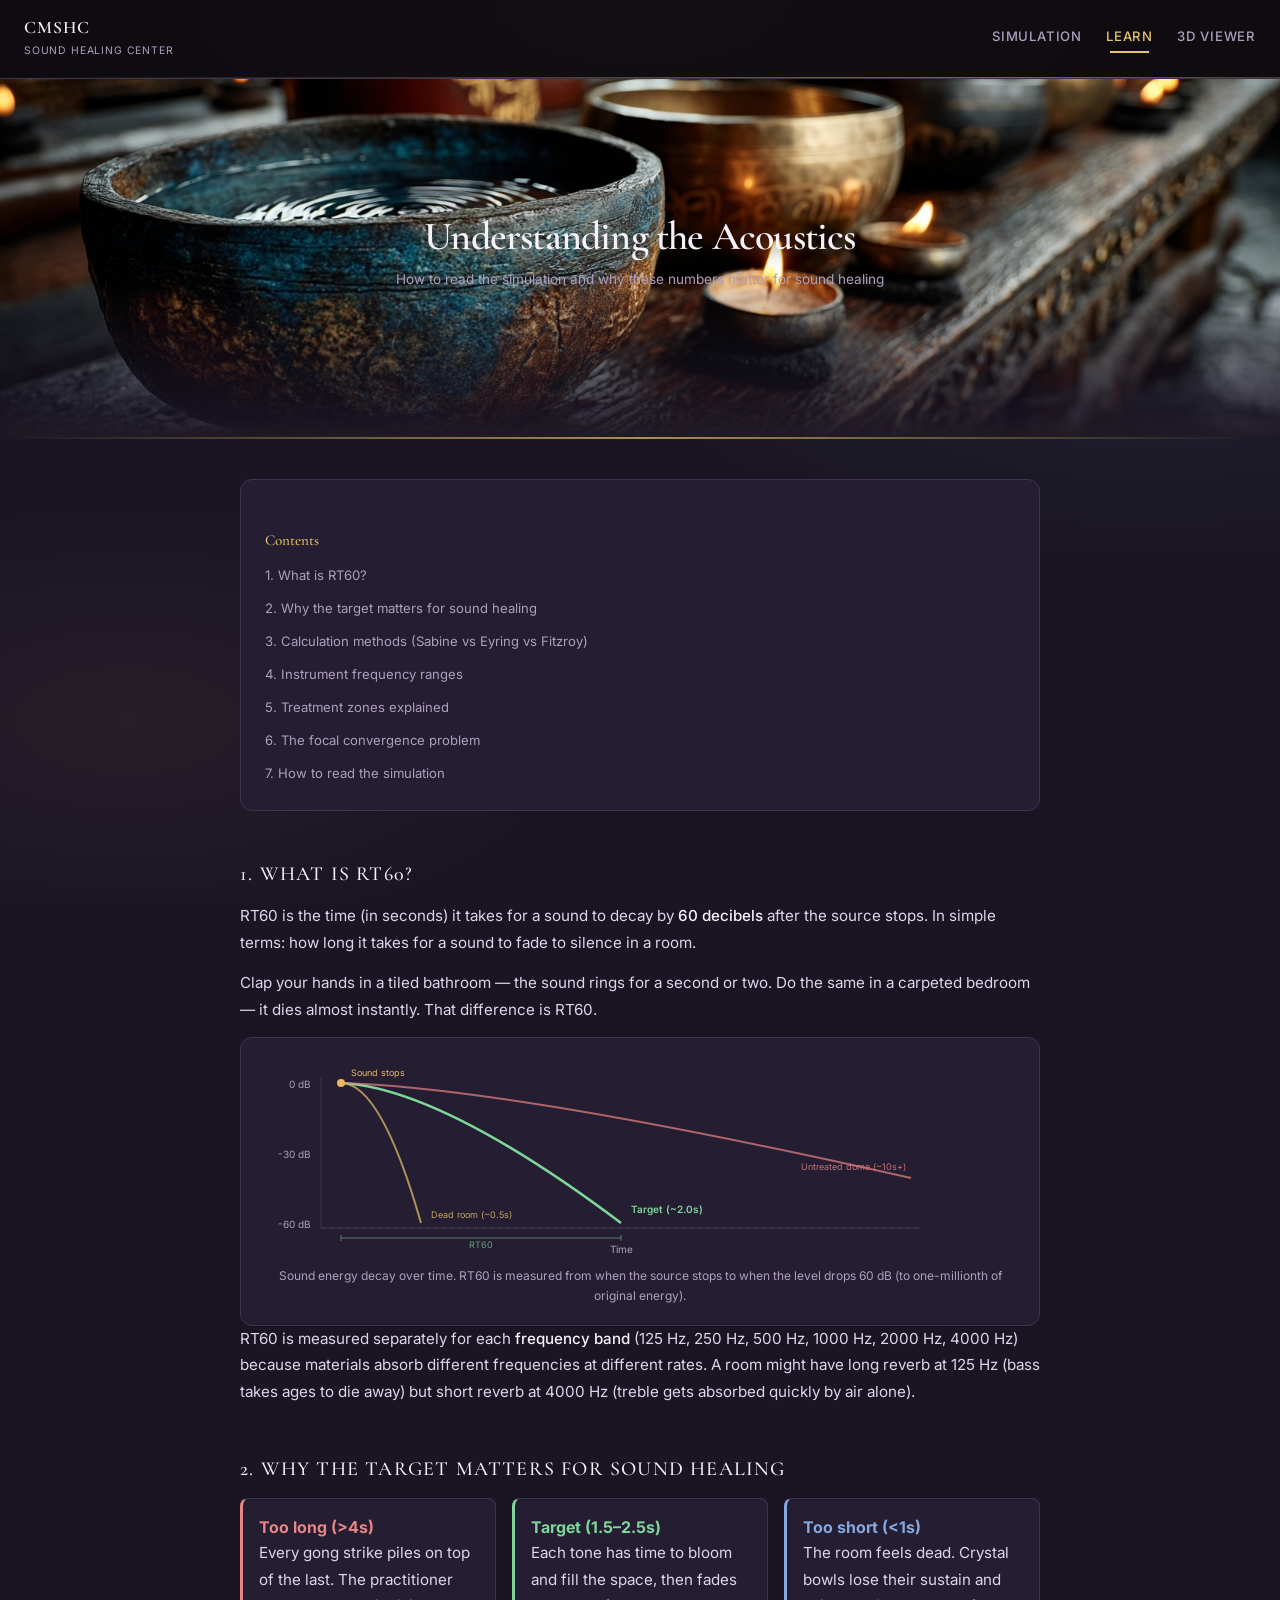
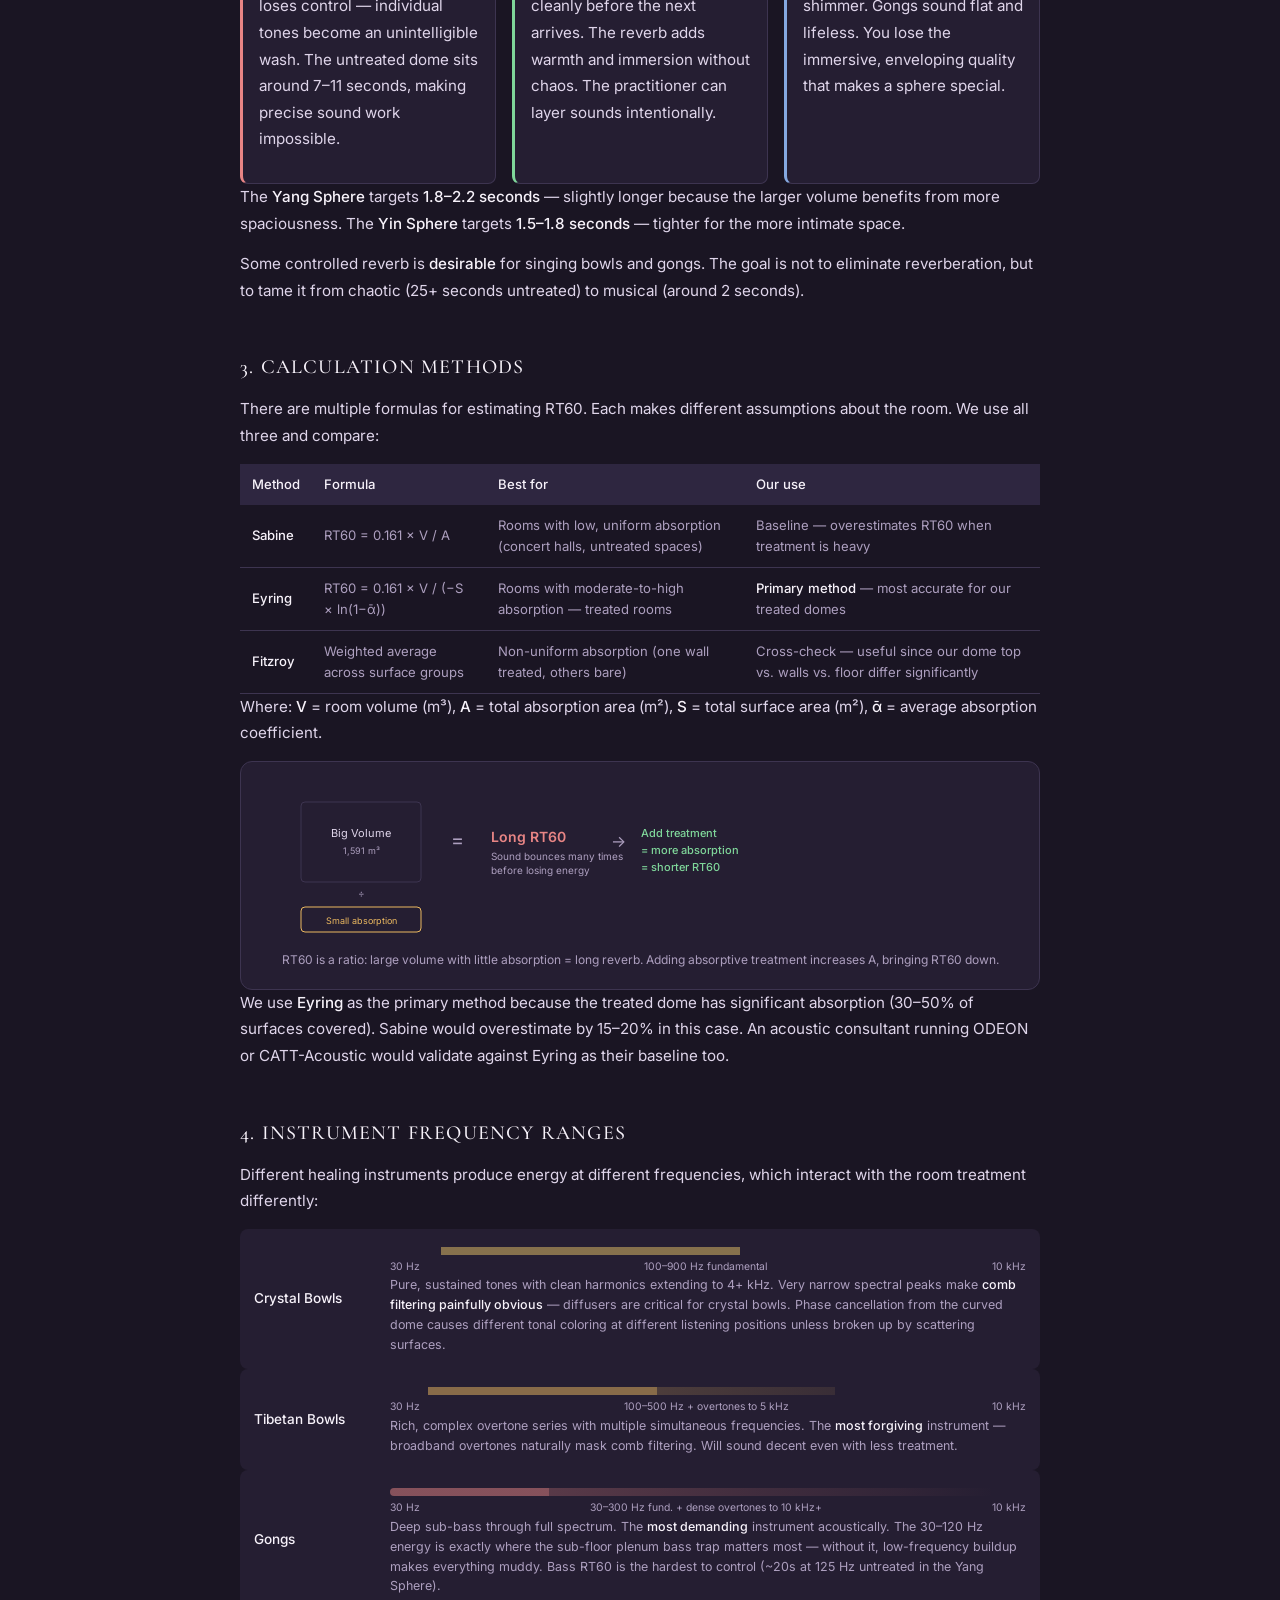
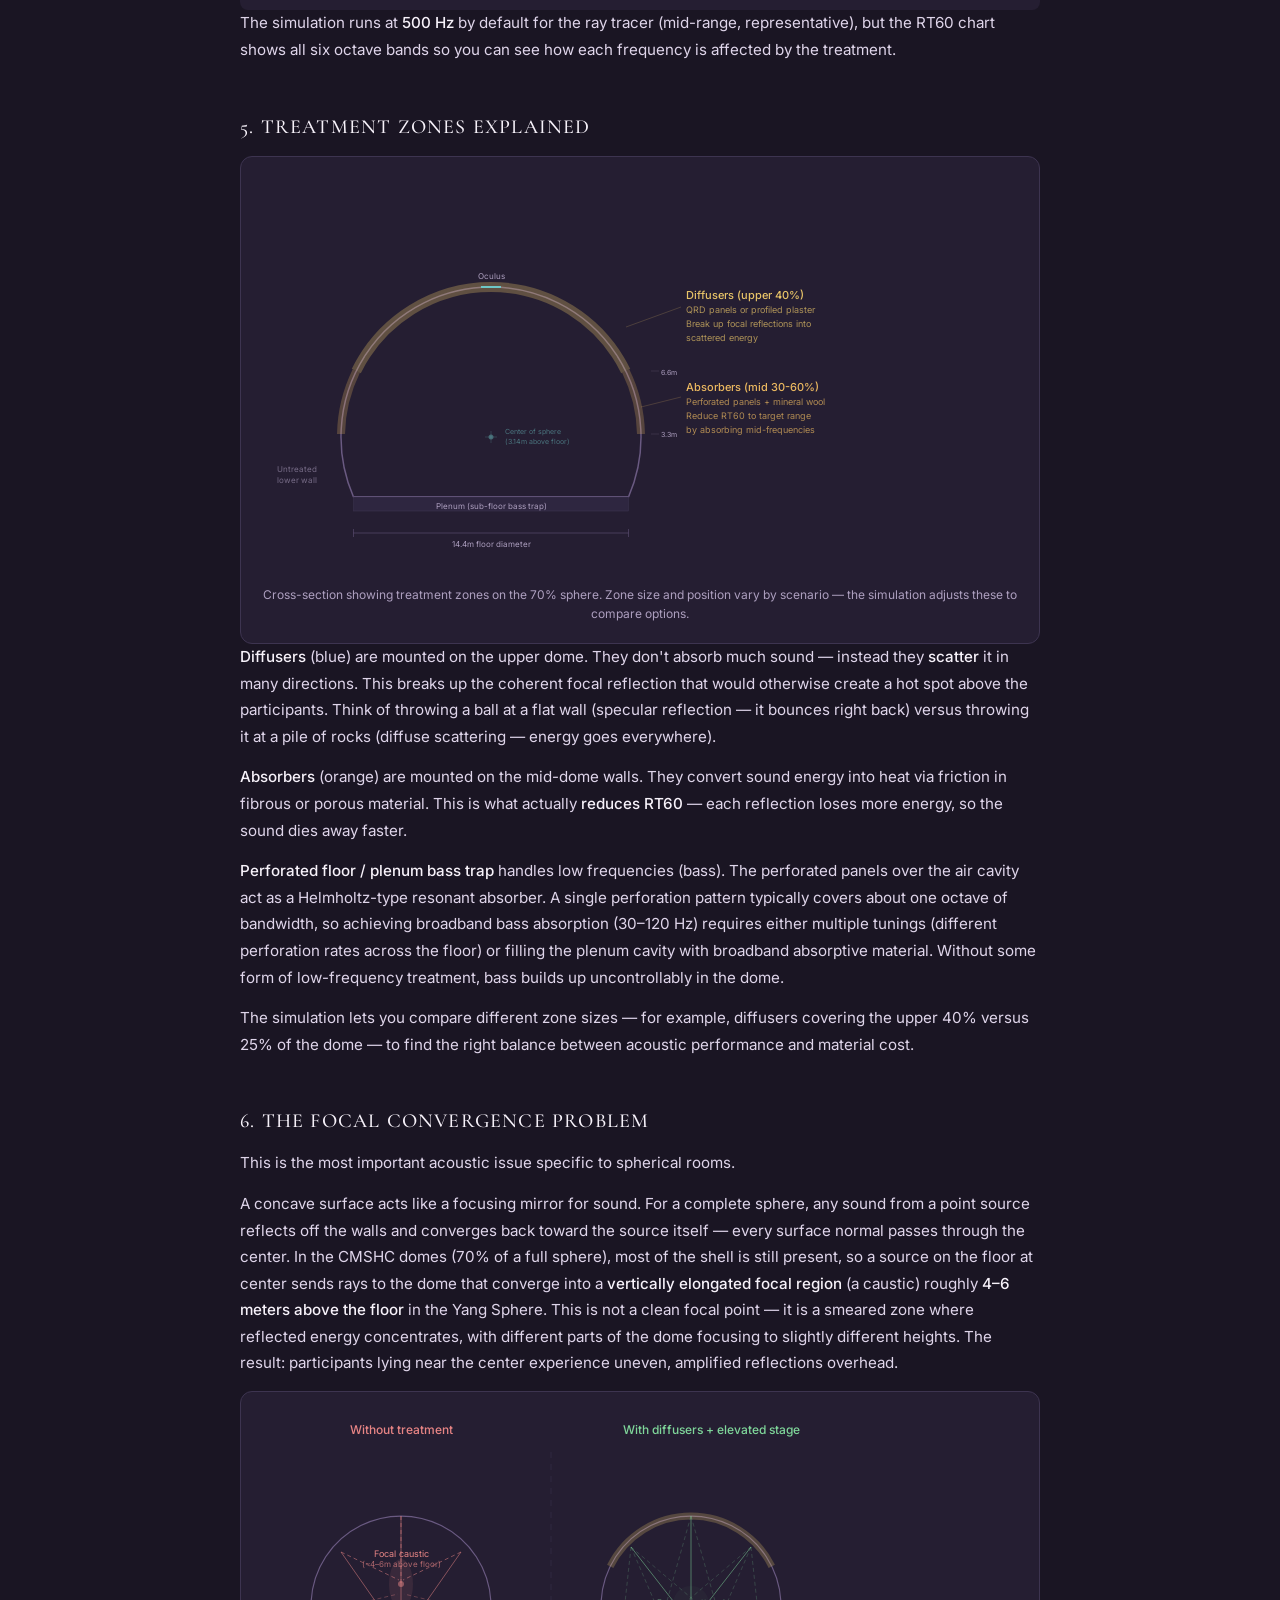
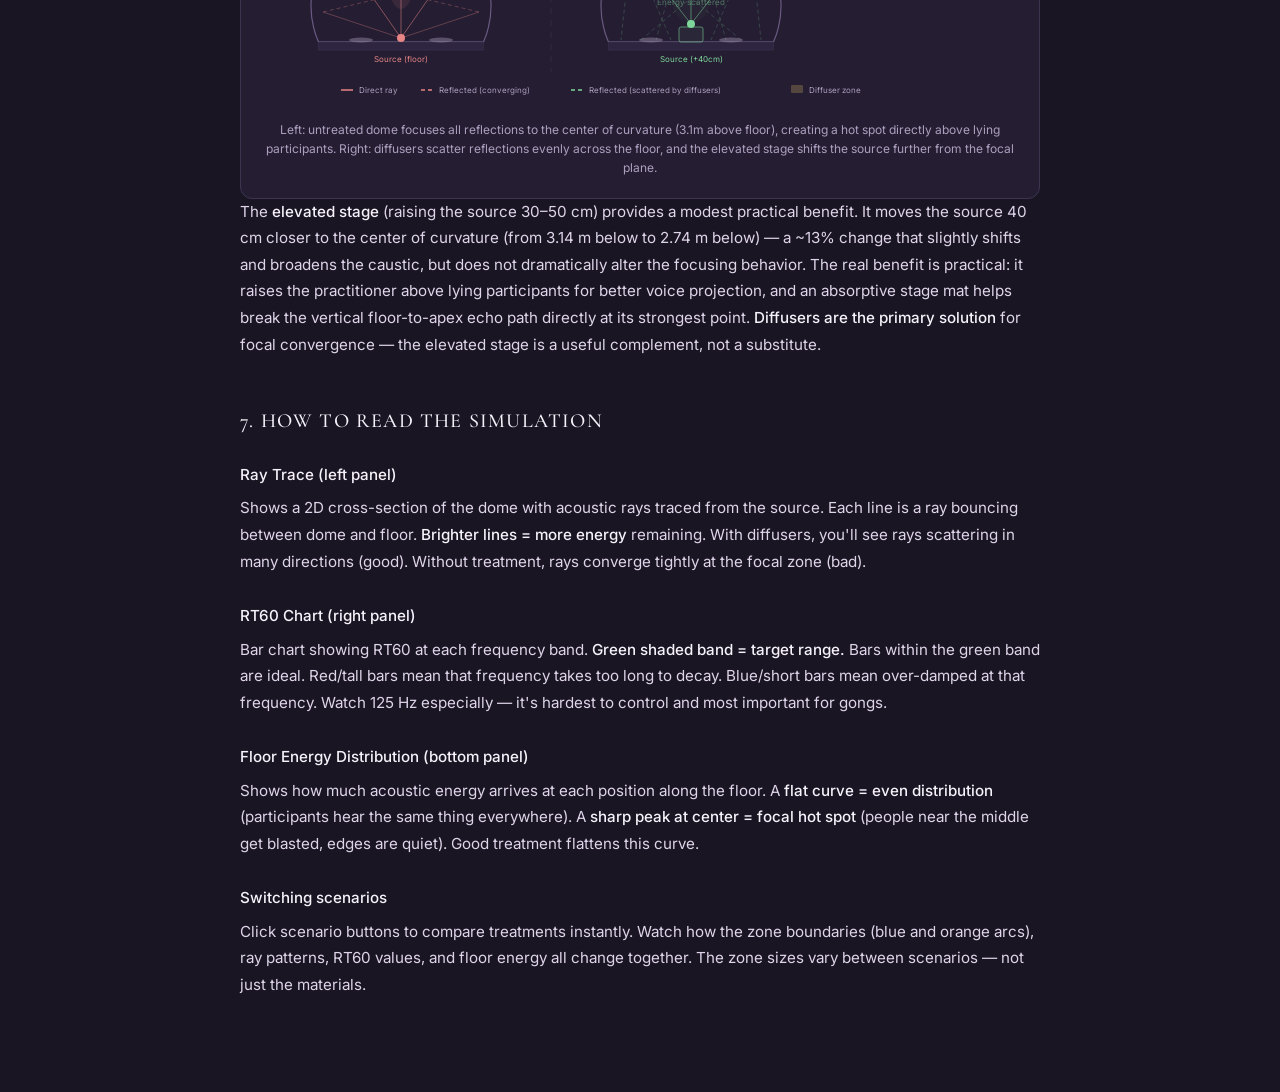
==== commit 4d5b3c14: "Lift palette and add warm gold accents for readability Push dark theme brighter: raise text contrast" ====
--- a/learn.html
+++ b/learn.html
@@ -65,41 +65,41 @@
 <div class="diagram fade-section">
   <svg width="700" height="200" viewBox="0 0 700 200">
     <!-- Axes -->
-    <line x1="60" y1="20" x2="60" y2="170" stroke="#2a2435" stroke-width="1"/>
-    <line x1="60" y1="170" x2="660" y2="170" stroke="#2a2435" stroke-width="1"/>
+    <line x1="60" y1="20" x2="60" y2="170" stroke="#3d3450" stroke-width="1"/>
+    <line x1="60" y1="170" x2="660" y2="170" stroke="#3d3450" stroke-width="1"/>
 
     <!-- Y axis labels -->
-    <text x="50" y="30" text-anchor="end" fill="#8a7d99" font-size="10">0 dB</text>
-    <text x="50" y="100" text-anchor="end" fill="#8a7d99" font-size="10">-30 dB</text>
-    <text x="50" y="170" text-anchor="end" fill="#8a7d99" font-size="10">-60 dB</text>
+    <text x="50" y="30" text-anchor="end" fill="#ad9fbf" font-size="10">0 dB</text>
+    <text x="50" y="100" text-anchor="end" fill="#ad9fbf" font-size="10">-30 dB</text>
+    <text x="50" y="170" text-anchor="end" fill="#ad9fbf" font-size="10">-60 dB</text>
 
     <!-- X axis label -->
-    <text x="360" y="195" text-anchor="middle" fill="#8a7d99" font-size="10">Time</text>
+    <text x="360" y="195" text-anchor="middle" fill="#ad9fbf" font-size="10">Time</text>
 
     <!-- -60dB reference line -->
-    <line x1="60" y1="170" x2="660" y2="170" stroke="#c47070" stroke-width="0.5" stroke-dasharray="4,4" opacity="0.3"/>
+    <line x1="60" y1="170" x2="660" y2="170" stroke="#e88585" stroke-width="0.5" stroke-dasharray="4,4" opacity="0.3"/>
 
     <!-- Short RT60 decay (dead room ~0.5s) -->
-    <path d="M 80,25 Q 120,25 160,165" fill="none" stroke="#c9a84c" stroke-width="2" opacity="0.7"/>
-    <text x="170" y="160" fill="#c9a84c" font-size="9" opacity="0.8">Dead room (~0.5s)</text>
+    <path d="M 80,25 Q 120,25 160,165" fill="none" stroke="#e8c468" stroke-width="2" opacity="0.7"/>
+    <text x="170" y="160" fill="#e8c468" font-size="9" opacity="0.8">Dead room (~0.5s)</text>
 
     <!-- Target RT60 decay (~2s) -->
-    <path d="M 80,25 Q 180,30 360,165" fill="none" stroke="#6db585" stroke-width="2.5"/>
-    <text x="370" y="155" fill="#6db585" font-size="10" font-weight="600">Target (~2.0s)</text>
+    <path d="M 80,25 Q 180,30 360,165" fill="none" stroke="#7fd69a" stroke-width="2.5"/>
+    <text x="370" y="155" fill="#7fd69a" font-size="10" font-weight="600">Target (~2.0s)</text>
 
     <!-- Long RT60 decay (untreated dome ~10s) - still decaying at edge -->
-    <path d="M 80,25 Q 250,30 650,120" fill="none" stroke="#c47070" stroke-width="2" opacity="0.7"/>
-    <text x="540" y="112" fill="#c47070" font-size="9" opacity="0.8">Untreated dome (~10s+)</text>
+    <path d="M 80,25 Q 250,30 650,120" fill="none" stroke="#e88585" stroke-width="2" opacity="0.7"/>
+    <text x="540" y="112" fill="#e88585" font-size="9" opacity="0.8">Untreated dome (~10s+)</text>
 
     <!-- Sound source marker -->
-    <circle cx="80" cy="25" r="4" fill="#d4a054"/>
-    <text x="90" y="18" fill="#d4a054" font-size="9">Sound stops</text>
+    <circle cx="80" cy="25" r="4" fill="#ebb860"/>
+    <text x="90" y="18" fill="#ebb860" font-size="9">Sound stops</text>
 
     <!-- RT60 bracket -->
-    <line x1="80" y1="180" x2="360" y2="180" stroke="#6db585" stroke-width="1" opacity="0.5"/>
-    <line x1="80" y1="177" x2="80" y2="183" stroke="#6db585" stroke-width="1" opacity="0.5"/>
-    <line x1="360" y1="177" x2="360" y2="183" stroke="#6db585" stroke-width="1" opacity="0.5"/>
-    <text x="220" y="190" text-anchor="middle" fill="#6db585" font-size="9" opacity="0.7">RT60</text>
+    <line x1="80" y1="180" x2="360" y2="180" stroke="#7fd69a" stroke-width="1" opacity="0.5"/>
+    <line x1="80" y1="177" x2="80" y2="183" stroke="#7fd69a" stroke-width="1" opacity="0.5"/>
+    <line x1="360" y1="177" x2="360" y2="183" stroke="#7fd69a" stroke-width="1" opacity="0.5"/>
+    <text x="220" y="190" text-anchor="middle" fill="#7fd69a" font-size="9" opacity="0.7">RT60</text>
   </svg>
   <div class="caption">Sound energy decay over time. RT60 is measured from when the source stops to when the level drops 60 dB (to one-millionth of original energy).</div>
 </div>
@@ -167,26 +167,26 @@
 <div class="diagram fade-section">
   <svg width="500" height="160" viewBox="0 0 500 160">
     <!-- Simple visual: V / A relationship -->
-    <rect x="40" y="20" width="120" height="80" rx="4" fill="#16131c" stroke="#2a2435" stroke-width="1"/>
-    <text x="100" y="55" text-anchor="middle" fill="#c4b8d0" font-size="11">Big Volume</text>
-    <text x="100" y="72" text-anchor="middle" fill="#8a7d99" font-size="9">1,591 m³</text>
-    <text x="100" y="115" text-anchor="middle" fill="#8a7d99" font-size="10">÷</text>
-
-    <rect x="40" y="125" width="120" height="25" rx="4" fill="#16131c" stroke="#d4a054" stroke-width="1"/>
-    <text x="100" y="142" text-anchor="middle" fill="#d4a054" font-size="9">Small absorption</text>
-
-    <text x="190" y="65" fill="#8a7d99" font-size="20">=</text>
-
-    <text x="230" y="60" fill="#c47070" font-size="14" font-weight="600">Long RT60</text>
-    <text x="230" y="78" fill="#8a7d99" font-size="10">Sound bounces many times</text>
-    <text x="230" y="92" fill="#8a7d99" font-size="10">before losing energy</text>
+    <rect x="40" y="20" width="120" height="80" rx="4" fill="#251e32" stroke="#3d3450" stroke-width="1"/>
+    <text x="100" y="55" text-anchor="middle" fill="#dfd5ea" font-size="11">Big Volume</text>
+    <text x="100" y="72" text-anchor="middle" fill="#ad9fbf" font-size="9">1,591 m³</text>
+    <text x="100" y="115" text-anchor="middle" fill="#ad9fbf" font-size="10">÷</text>
+
+    <rect x="40" y="125" width="120" height="25" rx="4" fill="#251e32" stroke="#ebb860" stroke-width="1"/>
+    <text x="100" y="142" text-anchor="middle" fill="#ebb860" font-size="9">Small absorption</text>
+
+    <text x="190" y="65" fill="#ad9fbf" font-size="20">=</text>
+
+    <text x="230" y="60" fill="#e88585" font-size="14" font-weight="600">Long RT60</text>
+    <text x="230" y="78" fill="#ad9fbf" font-size="10">Sound bounces many times</text>
+    <text x="230" y="92" fill="#ad9fbf" font-size="10">before losing energy</text>
 
     <!-- Arrow -->
-    <text x="350" y="65" fill="#8a7d99" font-size="16">→</text>
-
-    <text x="380" y="55" fill="#6db585" font-size="11" font-weight="500">Add treatment</text>
-    <text x="380" y="72" fill="#6db585" font-size="11" font-weight="500">= more absorption</text>
-    <text x="380" y="89" fill="#6db585" font-size="11" font-weight="500">= shorter RT60</text>
+    <text x="350" y="65" fill="#ad9fbf" font-size="16">→</text>
+
+    <text x="380" y="55" fill="#7fd69a" font-size="11" font-weight="500">Add treatment</text>
+    <text x="380" y="72" fill="#7fd69a" font-size="11" font-weight="500">= more absorption</text>
+    <text x="380" y="89" fill="#7fd69a" font-size="11" font-weight="500">= shorter RT60</text>
   </svg>
   <div class="caption">RT60 is a ratio: large volume with little absorption = long reverb. Adding absorptive treatment increases A, bringing RT60 down.</div>
 </div>
@@ -202,7 +202,7 @@
 <div class="instrument-row fade-section">
   <div class="name">Crystal Bowls</div>
   <div class="detail">
-    <div class="freq-bar" style="background: linear-gradient(90deg, transparent 8%, #c9a84c 8%, #c9a84c 55%, transparent 55%); opacity:0.5;"></div>
+    <div class="freq-bar" style="background: linear-gradient(90deg, transparent 8%, #e8c468 8%, #e8c468 55%, transparent 55%); opacity:0.5;"></div>
     <div class="freq-label"><span>30 Hz</span><span>100–900 Hz fundamental</span><span>10 kHz</span></div>
     Pure, sustained tones with clean harmonics extending to 4+ kHz. Very narrow spectral peaks make <strong>comb filtering painfully obvious</strong> — diffusers are critical for crystal bowls. Phase cancellation from the curved dome causes different tonal coloring at different listening positions unless broken up by scattering surfaces.
   </div>
@@ -211,7 +211,7 @@
 <div class="instrument-row fade-section">
   <div class="name">Tibetan Bowls</div>
   <div class="detail">
-    <div class="freq-bar" style="background: linear-gradient(90deg, transparent 6%, #d4a054 6%, #d4a054 42%, #d4a05466 42%, #d4a05433 70%, transparent 70%); opacity:0.5;"></div>
+    <div class="freq-bar" style="background: linear-gradient(90deg, transparent 6%, #ebb860 6%, #ebb860 42%, #ebb86066 42%, #ebb86033 70%, transparent 70%); opacity:0.5;"></div>
     <div class="freq-label"><span>30 Hz</span><span>100–500 Hz + overtones to 5 kHz</span><span>10 kHz</span></div>
     Rich, complex overtone series with multiple simultaneous frequencies. The <strong>most forgiving</strong> instrument — broadband overtones naturally mask comb filtering. Will sound decent even with less treatment.
   </div>
@@ -220,7 +220,7 @@
 <div class="instrument-row fade-section">
   <div class="name">Gongs</div>
   <div class="detail">
-    <div class="freq-bar" style="background: linear-gradient(90deg, #c47070 0%, #c47070 25%, #c4707088 25%, #c4707044 60%, #c4707022 80%, transparent 95%); opacity:0.5;"></div>
+    <div class="freq-bar" style="background: linear-gradient(90deg, #e88585 0%, #e88585 25%, #e8858588 25%, #e8858544 60%, #e8858522 80%, transparent 95%); opacity:0.5;"></div>
     <div class="freq-label"><span>30 Hz</span><span>30–300 Hz fund. + dense overtones to 10 kHz+</span><span>10 kHz</span></div>
     Deep sub-bass through full spectrum. The <strong>most demanding</strong> instrument acoustically. The 30–120 Hz energy is exactly where the sub-floor plenum bass trap matters most — without it, low-frequency buildup makes everything muddy. Bass RT60 is the hardest to control (~20s at 125 Hz untreated in the Yang Sphere).
   </div>
@@ -245,61 +245,61 @@
   -->
   <svg width="700" height="400" viewBox="0 0 700 400">
     <!-- Dome shell — large arc (>180°) from left-floor over top to right-floor -->
-    <path d="M 92.5,320 A 150,150 0 1,1 367.5,320" fill="#16131c" stroke="#4a3d5c" stroke-width="1.5"/>
+    <path d="M 92.5,320 A 150,150 0 1,1 367.5,320" fill="#251e32" stroke="#6a5a82" stroke-width="1.5"/>
 
     <!-- Floor -->
-    <line x1="92.5" y1="320" x2="367.5" y2="320" stroke="#4a3d5c" stroke-width="2"/>
+    <line x1="92.5" y1="320" x2="367.5" y2="320" stroke="#6a5a82" stroke-width="2"/>
 
     <!-- Diffuser zone (upper 40%) — arc on dome surface from (95.3,194) over top to (364.7,194) -->
-    <path d="M 95.3,194 A 150,150 0 0,1 364.7,194" fill="none" stroke="#c9a84c" stroke-width="10" stroke-opacity="0.3" stroke-linecap="butt"/>
+    <path d="M 95.3,194 A 150,150 0 0,1 364.7,194" fill="none" stroke="#e8c468" stroke-width="10" stroke-opacity="0.3" stroke-linecap="butt"/>
 
     <!-- Absorber zone (mid 30-60%) — left and right side arcs -->
-    <path d="M 95.3,194 A 150,150 0 0,0 80,257" fill="none" stroke="#d4a054" stroke-width="8" stroke-opacity="0.25" stroke-linecap="butt"/>
-    <path d="M 364.7,194 A 150,150 0 0,1 380,257" fill="none" stroke="#d4a054" stroke-width="8" stroke-opacity="0.25" stroke-linecap="butt"/>
+    <path d="M 95.3,194 A 150,150 0 0,0 80,257" fill="none" stroke="#ebb860" stroke-width="8" stroke-opacity="0.25" stroke-linecap="butt"/>
+    <path d="M 364.7,194 A 150,150 0 0,1 380,257" fill="none" stroke="#ebb860" stroke-width="8" stroke-opacity="0.25" stroke-linecap="butt"/>
 
     <!-- Plenum -->
-    <rect x="92.5" y="320" width="275" height="14" fill="#1e1a26" stroke="#2a2435" stroke-width="0.5"/>
-    <text x="230" y="332" text-anchor="middle" fill="#8a7d99" font-size="8">Plenum (sub-floor bass trap)</text>
+    <rect x="92.5" y="320" width="275" height="14" fill="#2e2640" stroke="#3d3450" stroke-width="0.5"/>
+    <text x="230" y="332" text-anchor="middle" fill="#ad9fbf" font-size="8">Plenum (sub-floor bass trap)</text>
 
     <!-- Untreated lower wall label -->
-    <text x="56" y="295" fill="#8a7d99" font-size="8" opacity="0.6" text-anchor="end">Untreated</text>
-    <text x="56" y="306" fill="#8a7d99" font-size="8" opacity="0.6" text-anchor="end">lower wall</text>
+    <text x="56" y="295" fill="#ad9fbf" font-size="8" opacity="0.6" text-anchor="end">Untreated</text>
+    <text x="56" y="306" fill="#ad9fbf" font-size="8" opacity="0.6" text-anchor="end">lower wall</text>
 
     <!-- Oculus -->
-    <line x1="220" y1="110" x2="240" y2="110" stroke="#5ba5a5" stroke-width="2"/>
-    <text x="230" y="102" text-anchor="middle" fill="#8a7d99" font-size="8">Oculus</text>
+    <line x1="220" y1="110" x2="240" y2="110" stroke="#6ec7c7" stroke-width="2"/>
+    <text x="230" y="102" text-anchor="middle" fill="#ad9fbf" font-size="8">Oculus</text>
 
     <!-- Center of sphere marker -->
-    <circle cx="230" cy="260" r="2.5" fill="#5ba5a5" opacity="0.4"/>
-    <line x1="224" y1="260" x2="236" y2="260" stroke="#5ba5a5" stroke-width="0.5" opacity="0.4"/>
-    <line x1="230" y1="254" x2="230" y2="266" stroke="#5ba5a5" stroke-width="0.5" opacity="0.4"/>
-    <text x="244" y="257" fill="#5ba5a5" font-size="7" opacity="0.5">Center of sphere</text>
-    <text x="244" y="267" fill="#5ba5a5" font-size="7" opacity="0.5">(3.14m above floor)</text>
+    <circle cx="230" cy="260" r="2.5" fill="#6ec7c7" opacity="0.4"/>
+    <line x1="224" y1="260" x2="236" y2="260" stroke="#6ec7c7" stroke-width="0.5" opacity="0.4"/>
+    <line x1="230" y1="254" x2="230" y2="266" stroke="#6ec7c7" stroke-width="0.5" opacity="0.4"/>
+    <text x="244" y="257" fill="#6ec7c7" font-size="7" opacity="0.5">Center of sphere</text>
+    <text x="244" y="267" fill="#6ec7c7" font-size="7" opacity="0.5">(3.14m above floor)</text>
 
     <!-- Labels — right side, outside the dome -->
-    <line x1="365" y1="150" x2="420" y2="130" stroke="#c9a84c" stroke-width="0.5" opacity="0.4"/>
-    <text x="425" y="122" fill="#c9a84c" font-size="11" font-weight="500">Diffusers (upper 40%)</text>
-    <text x="425" y="136" fill="#c9a84c" font-size="9" opacity="0.7">QRD panels or profiled plaster</text>
-    <text x="425" y="150" fill="#c9a84c" font-size="9" opacity="0.7">Break up focal reflections into</text>
-    <text x="425" y="164" fill="#c9a84c" font-size="9" opacity="0.7">scattered energy</text>
-
-    <line x1="380" y1="230" x2="420" y2="220" stroke="#d4a054" stroke-width="0.5" opacity="0.4"/>
-    <text x="425" y="214" fill="#d4a054" font-size="11" font-weight="500">Absorbers (mid 30-60%)</text>
-    <text x="425" y="228" fill="#d4a054" font-size="9" opacity="0.7">Perforated panels + mineral wool</text>
-    <text x="425" y="242" fill="#d4a054" font-size="9" opacity="0.7">Reduce RT60 to target range</text>
-    <text x="425" y="256" fill="#d4a054" font-size="9" opacity="0.7">by absorbing mid-frequencies</text>
+    <line x1="365" y1="150" x2="420" y2="130" stroke="#e8c468" stroke-width="0.5" opacity="0.4"/>
+    <text x="425" y="122" fill="#e8c468" font-size="11" font-weight="500">Diffusers (upper 40%)</text>
+    <text x="425" y="136" fill="#e8c468" font-size="9" opacity="0.7">QRD panels or profiled plaster</text>
+    <text x="425" y="150" fill="#e8c468" font-size="9" opacity="0.7">Break up focal reflections into</text>
+    <text x="425" y="164" fill="#e8c468" font-size="9" opacity="0.7">scattered energy</text>
+
+    <line x1="380" y1="230" x2="420" y2="220" stroke="#ebb860" stroke-width="0.5" opacity="0.4"/>
+    <text x="425" y="214" fill="#ebb860" font-size="11" font-weight="500">Absorbers (mid 30-60%)</text>
+    <text x="425" y="228" fill="#ebb860" font-size="9" opacity="0.7">Perforated panels + mineral wool</text>
+    <text x="425" y="242" fill="#ebb860" font-size="9" opacity="0.7">Reduce RT60 to target range</text>
+    <text x="425" y="256" fill="#ebb860" font-size="9" opacity="0.7">by absorbing mid-frequencies</text>
 
     <!-- Floor dimension -->
-    <line x1="92.5" y1="356" x2="367.5" y2="356" stroke="#4a3d5c" stroke-width="0.5"/>
-    <line x1="92.5" y1="352" x2="92.5" y2="360" stroke="#4a3d5c" stroke-width="0.5"/>
-    <line x1="367.5" y1="352" x2="367.5" y2="360" stroke="#4a3d5c" stroke-width="0.5"/>
-    <text x="230" y="370" text-anchor="middle" fill="#8a7d99" font-size="8">14.4m floor diameter</text>
+    <line x1="92.5" y1="356" x2="367.5" y2="356" stroke="#6a5a82" stroke-width="0.5"/>
+    <line x1="92.5" y1="352" x2="92.5" y2="360" stroke="#6a5a82" stroke-width="0.5"/>
+    <line x1="367.5" y1="352" x2="367.5" y2="360" stroke="#6a5a82" stroke-width="0.5"/>
+    <text x="230" y="370" text-anchor="middle" fill="#ad9fbf" font-size="8">14.4m floor diameter</text>
 
     <!-- Height markers -->
-    <text x="400" y="198" fill="#8a7d99" font-size="7">6.6m</text>
-    <text x="400" y="260" fill="#8a7d99" font-size="7">3.3m</text>
-    <line x1="390" y1="194" x2="398" y2="194" stroke="#8a7d99" stroke-width="0.5" opacity="0.3"/>
-    <line x1="390" y1="257" x2="398" y2="257" stroke="#8a7d99" stroke-width="0.5" opacity="0.3"/>
+    <text x="400" y="198" fill="#ad9fbf" font-size="7">6.6m</text>
+    <text x="400" y="260" fill="#ad9fbf" font-size="7">3.3m</text>
+    <line x1="390" y1="194" x2="398" y2="194" stroke="#ad9fbf" stroke-width="0.5" opacity="0.3"/>
+    <line x1="390" y1="257" x2="398" y2="257" stroke="#ad9fbf" stroke-width="0.5" opacity="0.3"/>
   </svg>
   <div class="caption">Cross-section showing treatment zones on the 70% sphere. Zone size and position vary by scenario — the simulation adjusts these to compare options.</div>
 </div>
@@ -332,105 +332,105 @@
   -->
   <svg width="700" height="300" viewBox="0 0 700 300">
     <!-- LEFT: Without treatment -->
-    <text x="140" y="22" text-anchor="middle" fill="#c47070" font-size="12" font-weight="500">Without treatment</text>
+    <text x="140" y="22" text-anchor="middle" fill="#e88585" font-size="12" font-weight="500">Without treatment</text>
 
     <!-- Dome — 70% sphere, large arc -->
-    <path d="M 57.5,230 A 90,90 0 1,1 222.5,230" fill="#16131c" stroke="#4a3d5c" stroke-width="1.2"/>
-    <line x1="57.5" y1="230" x2="222.5" y2="230" stroke="#4a3d5c" stroke-width="1.5"/>
+    <path d="M 57.5,230 A 90,90 0 1,1 222.5,230" fill="#251e32" stroke="#6a5a82" stroke-width="1.2"/>
+    <line x1="57.5" y1="230" x2="222.5" y2="230" stroke="#6a5a82" stroke-width="1.5"/>
     <!-- Plenum -->
-    <rect x="57.5" y="230" width="165" height="8" fill="#1e1a26" stroke="#2a2435" stroke-width="0.5"/>
+    <rect x="57.5" y="230" width="165" height="8" fill="#2e2640" stroke="#3d3450" stroke-width="0.5"/>
 
     <!-- Source at floor center -->
-    <circle cx="140" cy="226" r="4" fill="#c47070"/>
-    <text x="140" y="250" text-anchor="middle" fill="#c47070" font-size="8">Source (floor)</text>
+    <circle cx="140" cy="226" r="4" fill="#e88585"/>
+    <text x="140" y="250" text-anchor="middle" fill="#e88585" font-size="8">Source (floor)</text>
 
     <!-- Rays converging to focal caustic (4-6m above floor = y≈161-184) -->
     <!-- Apex ray — converges lowest in the caustic (~5m = y≈173) -->
-    <line x1="140" y1="226" x2="140" y2="104" stroke="#c47070" stroke-width="1" opacity="0.5"/>
-    <line x1="140" y1="104" x2="140" y2="173" stroke="#c47070" stroke-width="1" opacity="0.5" stroke-dasharray="4,3"/>
+    <line x1="140" y1="226" x2="140" y2="104" stroke="#e88585" stroke-width="1" opacity="0.5"/>
+    <line x1="140" y1="104" x2="140" y2="173" stroke="#e88585" stroke-width="1" opacity="0.5" stroke-dasharray="4,3"/>
 
     <!-- Upper dome rays — converge to ~5m -->
-    <line x1="140" y1="226" x2="80" y2="140" stroke="#c47070" stroke-width="1" opacity="0.5"/>
-    <line x1="80" y1="140" x2="138" y2="168" stroke="#c47070" stroke-width="1" opacity="0.5" stroke-dasharray="4,3"/>
-
-    <line x1="140" y1="226" x2="200" y2="140" stroke="#c47070" stroke-width="1" opacity="0.5"/>
-    <line x1="200" y1="140" x2="142" y2="168" stroke="#c47070" stroke-width="1" opacity="0.5" stroke-dasharray="4,3"/>
+    <line x1="140" y1="226" x2="80" y2="140" stroke="#e88585" stroke-width="1" opacity="0.5"/>
+    <line x1="80" y1="140" x2="138" y2="168" stroke="#e88585" stroke-width="1" opacity="0.5" stroke-dasharray="4,3"/>
+
+    <line x1="140" y1="226" x2="200" y2="140" stroke="#e88585" stroke-width="1" opacity="0.5"/>
+    <line x1="200" y1="140" x2="142" y2="168" stroke="#e88585" stroke-width="1" opacity="0.5" stroke-dasharray="4,3"/>
 
     <!-- Lower wall rays — converge higher in the caustic (~4m = y≈184) -->
-    <line x1="140" y1="226" x2="62" y2="200" stroke="#c47070" stroke-width="0.8" opacity="0.4"/>
-    <line x1="62" y1="200" x2="137" y2="182" stroke="#c47070" stroke-width="0.8" opacity="0.4" stroke-dasharray="4,3"/>
-
-    <line x1="140" y1="226" x2="218" y2="200" stroke="#c47070" stroke-width="0.8" opacity="0.4"/>
-    <line x1="218" y1="200" x2="143" y2="182" stroke="#c47070" stroke-width="0.8" opacity="0.4" stroke-dasharray="4,3"/>
+    <line x1="140" y1="226" x2="62" y2="200" stroke="#e88585" stroke-width="0.8" opacity="0.4"/>
+    <line x1="62" y1="200" x2="137" y2="182" stroke="#e88585" stroke-width="0.8" opacity="0.4" stroke-dasharray="4,3"/>
+
+    <line x1="140" y1="226" x2="218" y2="200" stroke="#e88585" stroke-width="0.8" opacity="0.4"/>
+    <line x1="218" y1="200" x2="143" y2="182" stroke="#e88585" stroke-width="0.8" opacity="0.4" stroke-dasharray="4,3"/>
 
     <!-- Focal caustic region — elongated vertically, roughly 4-6m above floor -->
     <!-- At scale 11.46 px/m: 4m = 45.8px, 6m = 68.8px above floor (y=230) -->
-    <ellipse cx="140" cy="172" rx="12" ry="25" fill="#c47070" opacity="0.10"/>
-    <circle cx="140" cy="172" r="3" fill="#c47070" opacity="0.5"/>
-    <text x="140" y="145" text-anchor="middle" fill="#c47070" font-size="9">Focal caustic</text>
-    <text x="140" y="155" text-anchor="middle" fill="#c47070" font-size="8" opacity="0.7">(~4–6m above floor)</text>
+    <ellipse cx="140" cy="172" rx="12" ry="25" fill="#e88585" opacity="0.10"/>
+    <circle cx="140" cy="172" r="3" fill="#e88585" opacity="0.5"/>
+    <text x="140" y="145" text-anchor="middle" fill="#e88585" font-size="9">Focal caustic</text>
+    <text x="140" y="155" text-anchor="middle" fill="#e88585" font-size="8" opacity="0.7">(~4–6m above floor)</text>
 
     <!-- Participants -->
-    <ellipse cx="100" cy="228" rx="12" ry="2.5" fill="#8a7d99" opacity="0.4"/>
-    <ellipse cx="180" cy="228" rx="12" ry="2.5" fill="#8a7d99" opacity="0.4"/>
+    <ellipse cx="100" cy="228" rx="12" ry="2.5" fill="#ad9fbf" opacity="0.4"/>
+    <ellipse cx="180" cy="228" rx="12" ry="2.5" fill="#ad9fbf" opacity="0.4"/>
 
     <!-- Divider -->
-    <line x1="290" y1="40" x2="290" y2="260" stroke="#2a2435" stroke-width="0.5" stroke-dasharray="6,6"/>
+    <line x1="290" y1="40" x2="290" y2="260" stroke="#3d3450" stroke-width="0.5" stroke-dasharray="6,6"/>
 
     <!-- RIGHT: With treatment -->
-    <text x="450" y="22" text-anchor="middle" fill="#6db585" font-size="12" font-weight="500">With diffusers + elevated stage</text>
+    <text x="450" y="22" text-anchor="middle" fill="#7fd69a" font-size="12" font-weight="500">With diffusers + elevated stage</text>
 
     <!-- Dome — 70% sphere -->
-    <path d="M 347.5,230 A 90,90 0 1,1 512.5,230" fill="#16131c" stroke="#4a3d5c" stroke-width="1.2"/>
-    <line x1="347.5" y1="230" x2="512.5" y2="230" stroke="#4a3d5c" stroke-width="1.5"/>
+    <path d="M 347.5,230 A 90,90 0 1,1 512.5,230" fill="#251e32" stroke="#6a5a82" stroke-width="1.2"/>
+    <line x1="347.5" y1="230" x2="512.5" y2="230" stroke="#6a5a82" stroke-width="1.5"/>
     <!-- Plenum -->
-    <rect x="347.5" y="230" width="165" height="8" fill="#1e1a26" stroke="#2a2435" stroke-width="0.5"/>
+    <rect x="347.5" y="230" width="165" height="8" fill="#2e2640" stroke="#3d3450" stroke-width="0.5"/>
 
     <!-- Diffuser zone on dome surface — upper 40% -->
     <!-- At y=154.4: x = 430 ± 80.8 → (349.2, 154.4) to (510.8, 154.4) -->
-    <path d="M 349.2,154.4 A 90,90 0 0,1 510.8,154.4" fill="none" stroke="#c9a84c" stroke-width="7" stroke-opacity="0.25" stroke-linecap="butt"/>
+    <path d="M 349.2,154.4 A 90,90 0 0,1 510.8,154.4" fill="none" stroke="#e8c468" stroke-width="7" stroke-opacity="0.25" stroke-linecap="butt"/>
 
     <!-- Elevated stage platform -->
-    <rect x="418" y="215" width="24" height="15" rx="2" fill="rgba(109, 181, 133, 0.1)" stroke="#6db585" stroke-width="0.8" opacity="0.7"/>
+    <rect x="418" y="215" width="24" height="15" rx="2" fill="rgba(109, 181, 133, 0.1)" stroke="#7fd69a" stroke-width="0.8" opacity="0.7"/>
 
     <!-- Source on elevated stage -->
-    <circle cx="430" cy="212" r="4" fill="#6db585"/>
-    <text x="430" y="250" text-anchor="middle" fill="#6db585" font-size="8">Source (+40cm)</text>
+    <circle cx="430" cy="212" r="4" fill="#7fd69a"/>
+    <text x="430" y="250" text-anchor="middle" fill="#7fd69a" font-size="8">Source (+40cm)</text>
 
     <!-- Rays scattering — left ray hits diffuser zone, scatters -->
-    <line x1="430" y1="212" x2="370" y2="135" stroke="#6db585" stroke-width="1" opacity="0.5"/>
-    <line x1="370" y1="135" x2="360" y2="228" stroke="#6db585" stroke-width="0.7" opacity="0.3" stroke-dasharray="4,3"/>
-    <line x1="370" y1="135" x2="410" y2="228" stroke="#6db585" stroke-width="0.7" opacity="0.3" stroke-dasharray="4,3"/>
-    <line x1="370" y1="135" x2="480" y2="228" stroke="#6db585" stroke-width="0.7" opacity="0.3" stroke-dasharray="4,3"/>
+    <line x1="430" y1="212" x2="370" y2="135" stroke="#7fd69a" stroke-width="1" opacity="0.5"/>
+    <line x1="370" y1="135" x2="360" y2="228" stroke="#7fd69a" stroke-width="0.7" opacity="0.3" stroke-dasharray="4,3"/>
+    <line x1="370" y1="135" x2="410" y2="228" stroke="#7fd69a" stroke-width="0.7" opacity="0.3" stroke-dasharray="4,3"/>
+    <line x1="370" y1="135" x2="480" y2="228" stroke="#7fd69a" stroke-width="0.7" opacity="0.3" stroke-dasharray="4,3"/>
 
     <!-- Right ray hits diffuser zone, scatters -->
-    <line x1="430" y1="212" x2="490" y2="135" stroke="#6db585" stroke-width="1" opacity="0.5"/>
-    <line x1="490" y1="135" x2="500" y2="228" stroke="#6db585" stroke-width="0.7" opacity="0.3" stroke-dasharray="4,3"/>
-    <line x1="490" y1="135" x2="450" y2="228" stroke="#6db585" stroke-width="0.7" opacity="0.3" stroke-dasharray="4,3"/>
-    <line x1="490" y1="135" x2="380" y2="228" stroke="#6db585" stroke-width="0.7" opacity="0.3" stroke-dasharray="4,3"/>
+    <line x1="430" y1="212" x2="490" y2="135" stroke="#7fd69a" stroke-width="1" opacity="0.5"/>
+    <line x1="490" y1="135" x2="500" y2="228" stroke="#7fd69a" stroke-width="0.7" opacity="0.3" stroke-dasharray="4,3"/>
+    <line x1="490" y1="135" x2="450" y2="228" stroke="#7fd69a" stroke-width="0.7" opacity="0.3" stroke-dasharray="4,3"/>
+    <line x1="490" y1="135" x2="380" y2="228" stroke="#7fd69a" stroke-width="0.7" opacity="0.3" stroke-dasharray="4,3"/>
 
     <!-- Top ray scatters wide -->
-    <line x1="430" y1="212" x2="430" y2="104" stroke="#6db585" stroke-width="1" opacity="0.5"/>
-    <line x1="430" y1="104" x2="395" y2="228" stroke="#6db585" stroke-width="0.7" opacity="0.3" stroke-dasharray="4,3"/>
-    <line x1="430" y1="104" x2="465" y2="228" stroke="#6db585" stroke-width="0.7" opacity="0.3" stroke-dasharray="4,3"/>
+    <line x1="430" y1="212" x2="430" y2="104" stroke="#7fd69a" stroke-width="1" opacity="0.5"/>
+    <line x1="430" y1="104" x2="395" y2="228" stroke="#7fd69a" stroke-width="0.7" opacity="0.3" stroke-dasharray="4,3"/>
+    <line x1="430" y1="104" x2="465" y2="228" stroke="#7fd69a" stroke-width="0.7" opacity="0.3" stroke-dasharray="4,3"/>
 
     <!-- Faded focal zone — no concentration -->
-    <circle cx="430" cy="192" r="18" fill="#6db585" opacity="0.03"/>
-    <text x="430" y="193" text-anchor="middle" fill="#6db585" font-size="8" opacity="0.5">Energy scattered</text>
+    <circle cx="430" cy="192" r="18" fill="#7fd69a" opacity="0.03"/>
+    <text x="430" y="193" text-anchor="middle" fill="#7fd69a" font-size="8" opacity="0.5">Energy scattered</text>
 
     <!-- Participants -->
-    <ellipse cx="390" cy="228" rx="12" ry="2.5" fill="#8a7d99" opacity="0.4"/>
-    <ellipse cx="470" cy="228" rx="12" ry="2.5" fill="#8a7d99" opacity="0.4"/>
+    <ellipse cx="390" cy="228" rx="12" ry="2.5" fill="#ad9fbf" opacity="0.4"/>
+    <ellipse cx="470" cy="228" rx="12" ry="2.5" fill="#ad9fbf" opacity="0.4"/>
 
     <!-- Legend at bottom -->
-    <line x1="80" y1="278" x2="92" y2="278" stroke="#c47070" stroke-width="1.5"/>
-    <text x="98" y="281" fill="#8a7d99" font-size="8">Direct ray</text>
-    <line x1="160" y1="278" x2="172" y2="278" stroke="#c47070" stroke-width="1.5" stroke-dasharray="4,3"/>
-    <text x="178" y="281" fill="#8a7d99" font-size="8">Reflected (converging)</text>
-    <line x1="310" y1="278" x2="322" y2="278" stroke="#6db585" stroke-width="1.5" stroke-dasharray="4,3"/>
-    <text x="328" y="281" fill="#8a7d99" font-size="8">Reflected (scattered by diffusers)</text>
-    <rect x="530" y="273" width="12" height="8" rx="1" fill="#c9a84c" opacity="0.25"/>
-    <text x="548" y="281" fill="#8a7d99" font-size="8">Diffuser zone</text>
+    <line x1="80" y1="278" x2="92" y2="278" stroke="#e88585" stroke-width="1.5"/>
+    <text x="98" y="281" fill="#ad9fbf" font-size="8">Direct ray</text>
+    <line x1="160" y1="278" x2="172" y2="278" stroke="#e88585" stroke-width="1.5" stroke-dasharray="4,3"/>
+    <text x="178" y="281" fill="#ad9fbf" font-size="8">Reflected (converging)</text>
+    <line x1="310" y1="278" x2="322" y2="278" stroke="#7fd69a" stroke-width="1.5" stroke-dasharray="4,3"/>
+    <text x="328" y="281" fill="#ad9fbf" font-size="8">Reflected (scattered by diffusers)</text>
+    <rect x="530" y="273" width="12" height="8" rx="1" fill="#e8c468" opacity="0.25"/>
+    <text x="548" y="281" fill="#ad9fbf" font-size="8">Diffuser zone</text>
   </svg>
   <div class="caption">Left: untreated dome focuses all reflections to the center of curvature (3.1m above floor), creating a hot spot directly above lying participants. Right: diffusers scatter reflections evenly across the floor, and the elevated stage shifts the source further from the focal plane.</div>
 </div>
--- a/styles.css
+++ b/styles.css
@@ -5,22 +5,22 @@
    ========================================================================== */
 
 :root {
-  --bg-deep: #0c0a0f;
-  --bg-surface: #16131c;
-  --bg-elevated: #1e1a26;
-  --border-subtle: #2a2435;
-  --border-accent: #4a3d5c;
-  --text-primary: #ede8f0;
-  --text-body: #c4b8d0;
-  --text-muted: #8a7d99;
-  --accent-gold: #c9a84c;
-  --accent-gold-glow: rgba(201, 168, 76, 0.15);
-  --accent-warm: #d4896a;
-  --accent-teal: #5ba5a5;
-  --sim-green: #6db585;
-  --sim-red: #c47070;
-  --sim-orange: #d4a054;
-  --sim-blue: #6b8fc4;
+  --bg-deep: #1a1523;
+  --bg-surface: #251e32;
+  --bg-elevated: #2e2640;
+  --border-subtle: #3d3450;
+  --border-accent: #6a5a82;
+  --text-primary: #f7f2fa;
+  --text-body: #dfd5ea;
+  --text-muted: #ad9fbf;
+  --accent-gold: #e8c468;
+  --accent-gold-glow: rgba(232, 196, 104, 0.25);
+  --accent-warm: #eb9d7a;
+  --accent-teal: #6ec7c7;
+  --sim-green: #7fd69a;
+  --sim-red: #e88585;
+  --sim-orange: #ebb860;
+  --sim-blue: #85a8e0;
 
   --font-display: 'Cormorant Garamond', Georgia, serif;
   --font-body: 'Inter', system-ui, sans-serif;
@@ -58,7 +58,12 @@
 }
 
 body {
-  background: var(--bg-deep);
+  background:
+    radial-gradient(ellipse 90% 55% at 50% 0%, rgba(232, 196, 104, 0.16), transparent 65%),
+    radial-gradient(ellipse 70% 45% at 90% 35%, rgba(110, 199, 199, 0.08), transparent 60%),
+    radial-gradient(ellipse 60% 40% at 10% 80%, rgba(235, 157, 122, 0.06), transparent 60%),
+    var(--bg-deep);
+  background-attachment: fixed;
   color: var(--text-body);
   font-family: var(--font-body);
   line-height: 1.6;
@@ -103,7 +108,7 @@
 
 p {
   font-family: var(--font-body);
-  font-size: 0.9rem;
+  font-size: 0.95rem;
   line-height: 1.75;
   color: var(--text-body);
 }
@@ -248,10 +253,24 @@
   justify-content: center;
 }
 
+.hero::after {
+  content: '';
+  position: absolute;
+  bottom: 0;
+  left: 0;
+  right: 0;
+  height: 2px;
+  background: linear-gradient(90deg, transparent, var(--accent-gold) 50%, transparent);
+  opacity: 0.7;
+  z-index: 3;
+  pointer-events: none;
+  box-shadow: 0 0 22px rgba(232, 196, 104, 0.5);
+}
+
 .hero-overlay {
   position: absolute;
   inset: 0;
-  background: linear-gradient(to bottom, transparent 0%, var(--bg-deep) 100%);
+  background: linear-gradient(to bottom, transparent 0%, transparent 55%, var(--bg-deep) 100%);
   z-index: 1;
 }
 
@@ -269,6 +288,7 @@
   letter-spacing: -0.02em;
   color: var(--text-primary);
   margin-bottom: var(--space-2);
+  text-shadow: 0 0 36px rgba(232, 196, 104, 0.35), 0 2px 16px rgba(0, 0, 0, 0.6);
 }
 
 .hero .subtitle {
@@ -287,7 +307,7 @@
 .hero-ripple div {
   position: absolute;
   border-radius: 50%;
-  border: 1px solid var(--accent-gold);
+  border: 1.5px solid var(--accent-gold);
   opacity: 0;
   animation: ripple 4s ease-out infinite;
 }
@@ -321,10 +341,10 @@
 .btn {
   background: var(--bg-surface);
   border: 1px solid var(--border-subtle);
-  color: var(--text-muted);
-  padding: 7px 14px;
+  color: var(--text-body);
+  padding: 8px 16px;
   border-radius: var(--radius-pill);
-  font-size: 0.78rem;
+  font-size: 0.85rem;
   font-family: var(--font-body);
   cursor: pointer;
   transition: border-color 0.2s, color 0.2s, background 0.2s;
@@ -339,7 +359,8 @@
 .btn.active {
   border-color: var(--accent-gold);
   color: var(--accent-gold);
-  background: rgba(201, 168, 76, 0.08);
+  background: rgba(232, 196, 104, 0.18);
+  box-shadow: 0 0 18px rgba(232, 196, 104, 0.28);
 }
 
 .btn-group {
@@ -351,16 +372,34 @@
 /* Panels */
 
 .panel {
-  background: var(--bg-surface);
+  position: relative;
+  background:
+    linear-gradient(165deg, rgba(232, 196, 104, 0.05) 0%, transparent 38%),
+    var(--bg-surface);
   border: 1px solid var(--border-subtle);
   border-radius: var(--radius-lg);
-  padding: 20px;
-  box-shadow: var(--shadow-card);
-  transition: box-shadow 0.2s;
+  padding: 28px;
+  box-shadow: var(--shadow-card), inset 0 1px 0 rgba(255, 255, 255, 0.04);
+  transition: box-shadow 0.25s, border-color 0.25s;
+}
+
+.panel::before {
+  content: '';
+  position: absolute;
+  top: 0;
+  left: 8%;
+  right: 8%;
+  height: 2px;
+  background: linear-gradient(90deg, transparent, var(--accent-gold) 50%, transparent);
+  opacity: 0.75;
+  pointer-events: none;
+  border-radius: 2px;
+  box-shadow: 0 0 14px rgba(232, 196, 104, 0.4);
 }
 
 .panel:hover {
-  box-shadow: var(--shadow-elevated);
+  border-color: var(--border-accent);
+  box-shadow: var(--shadow-elevated), 0 0 36px rgba(232, 196, 104, 0.10), inset 0 1px 0 rgba(255, 255, 255, 0.05);
 }
 
 .panel h3 {
@@ -374,7 +413,7 @@
 .panel h3::after {
   content: '';
   display: block;
-  width: 40px;
+  width: 56px;
   height: 2px;
   background: var(--accent-gold);
   margin-top: 8px;
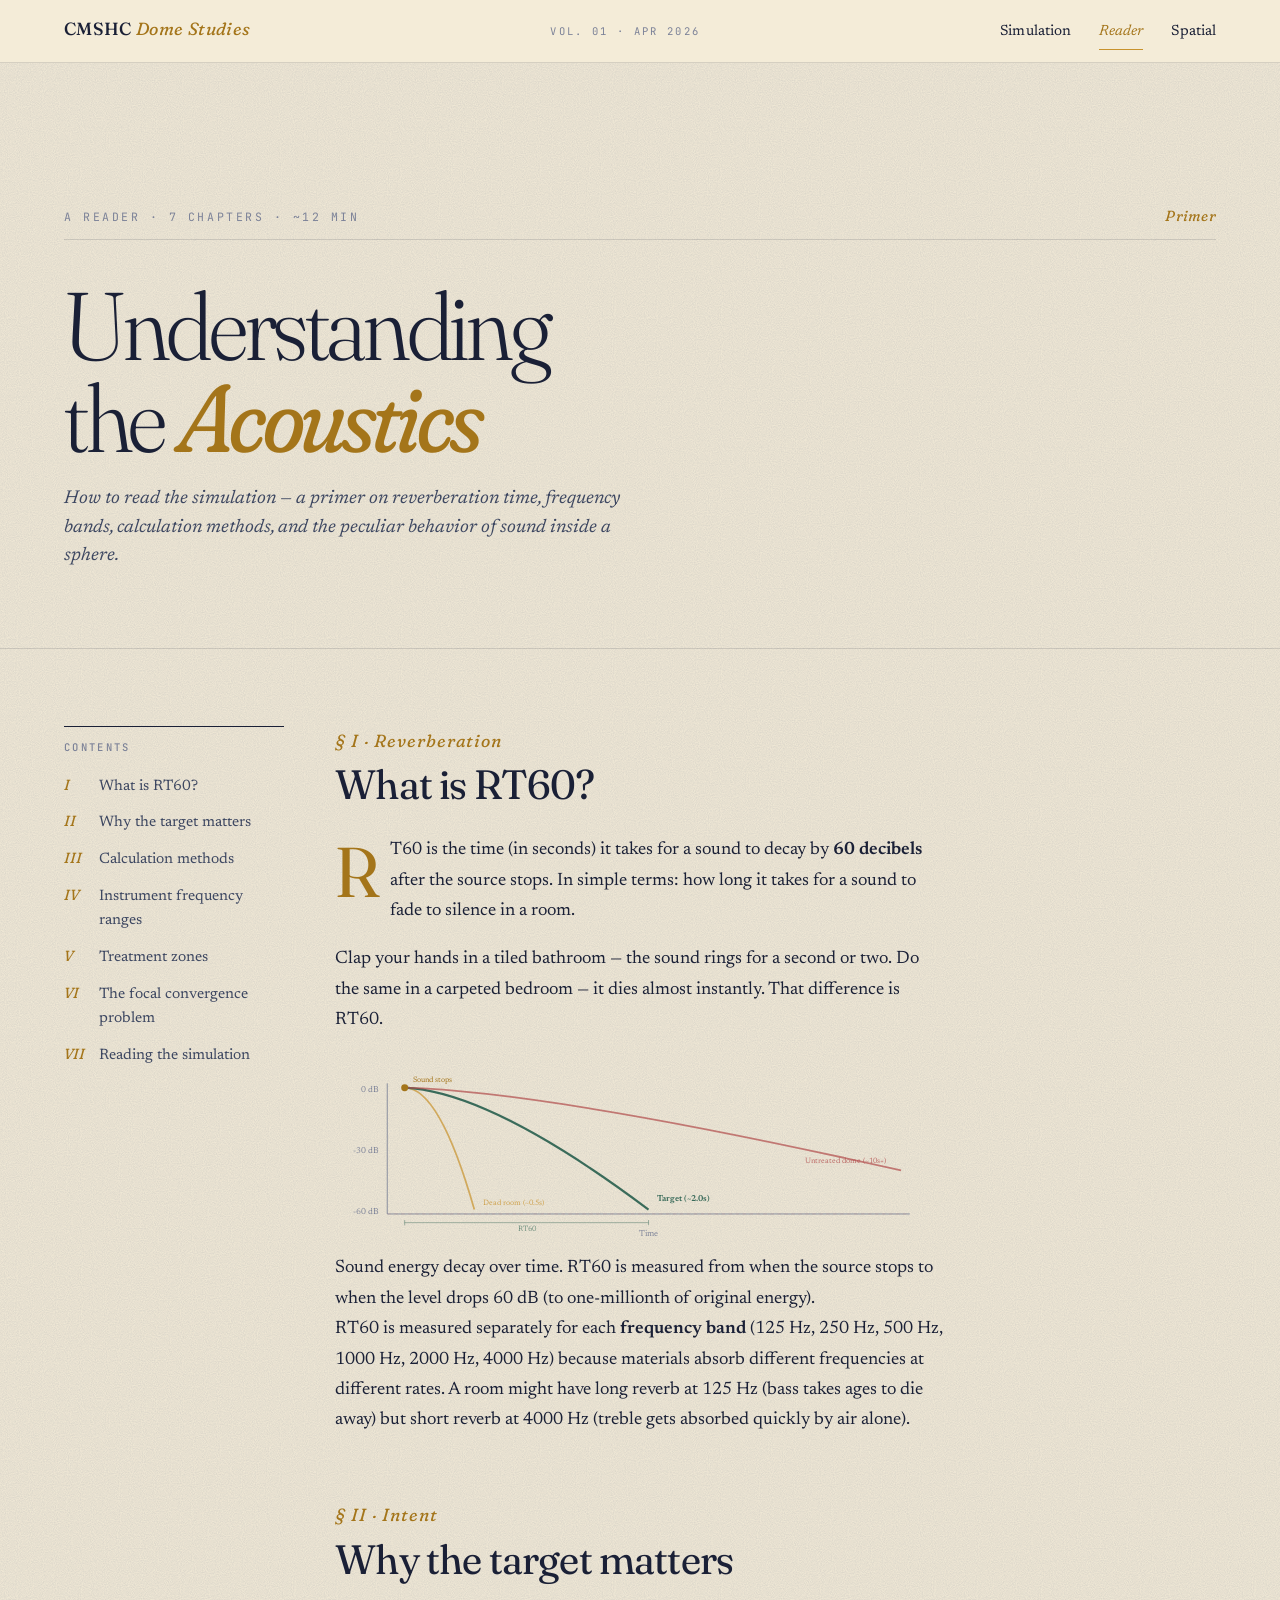
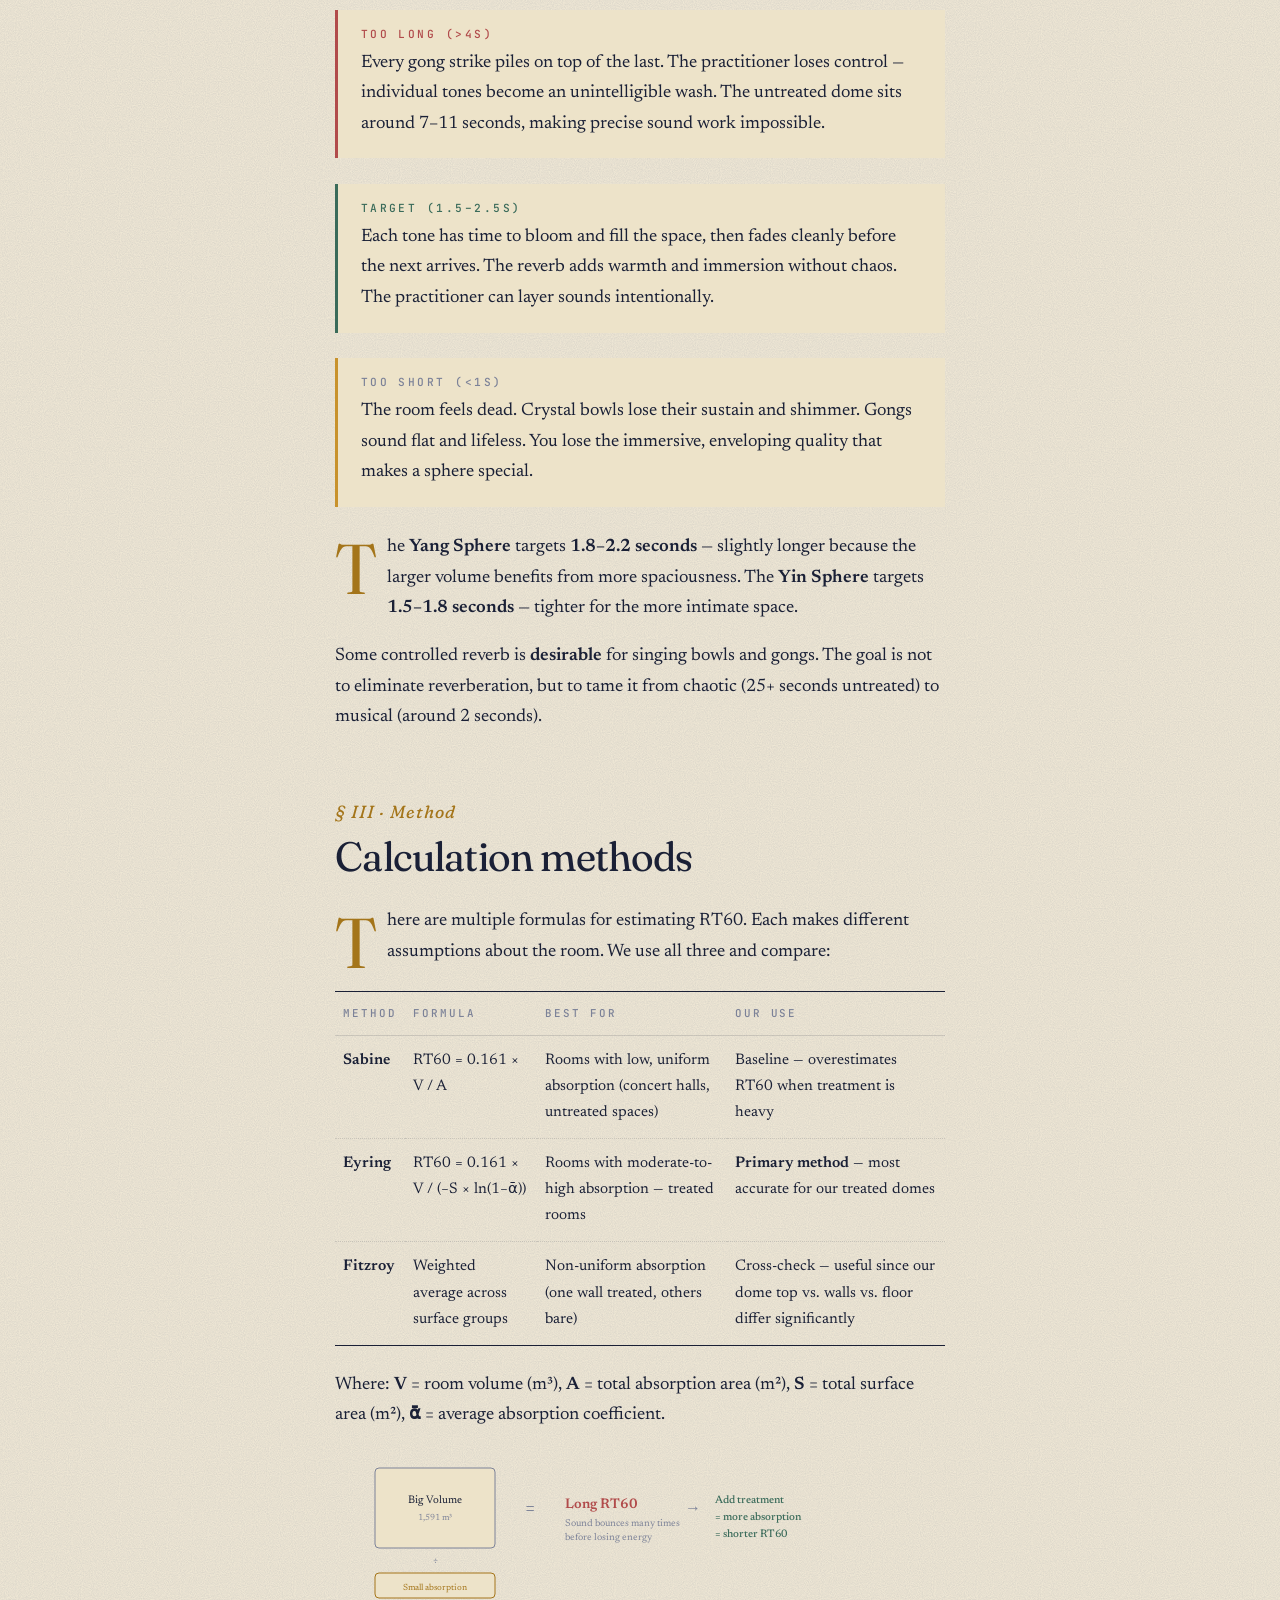
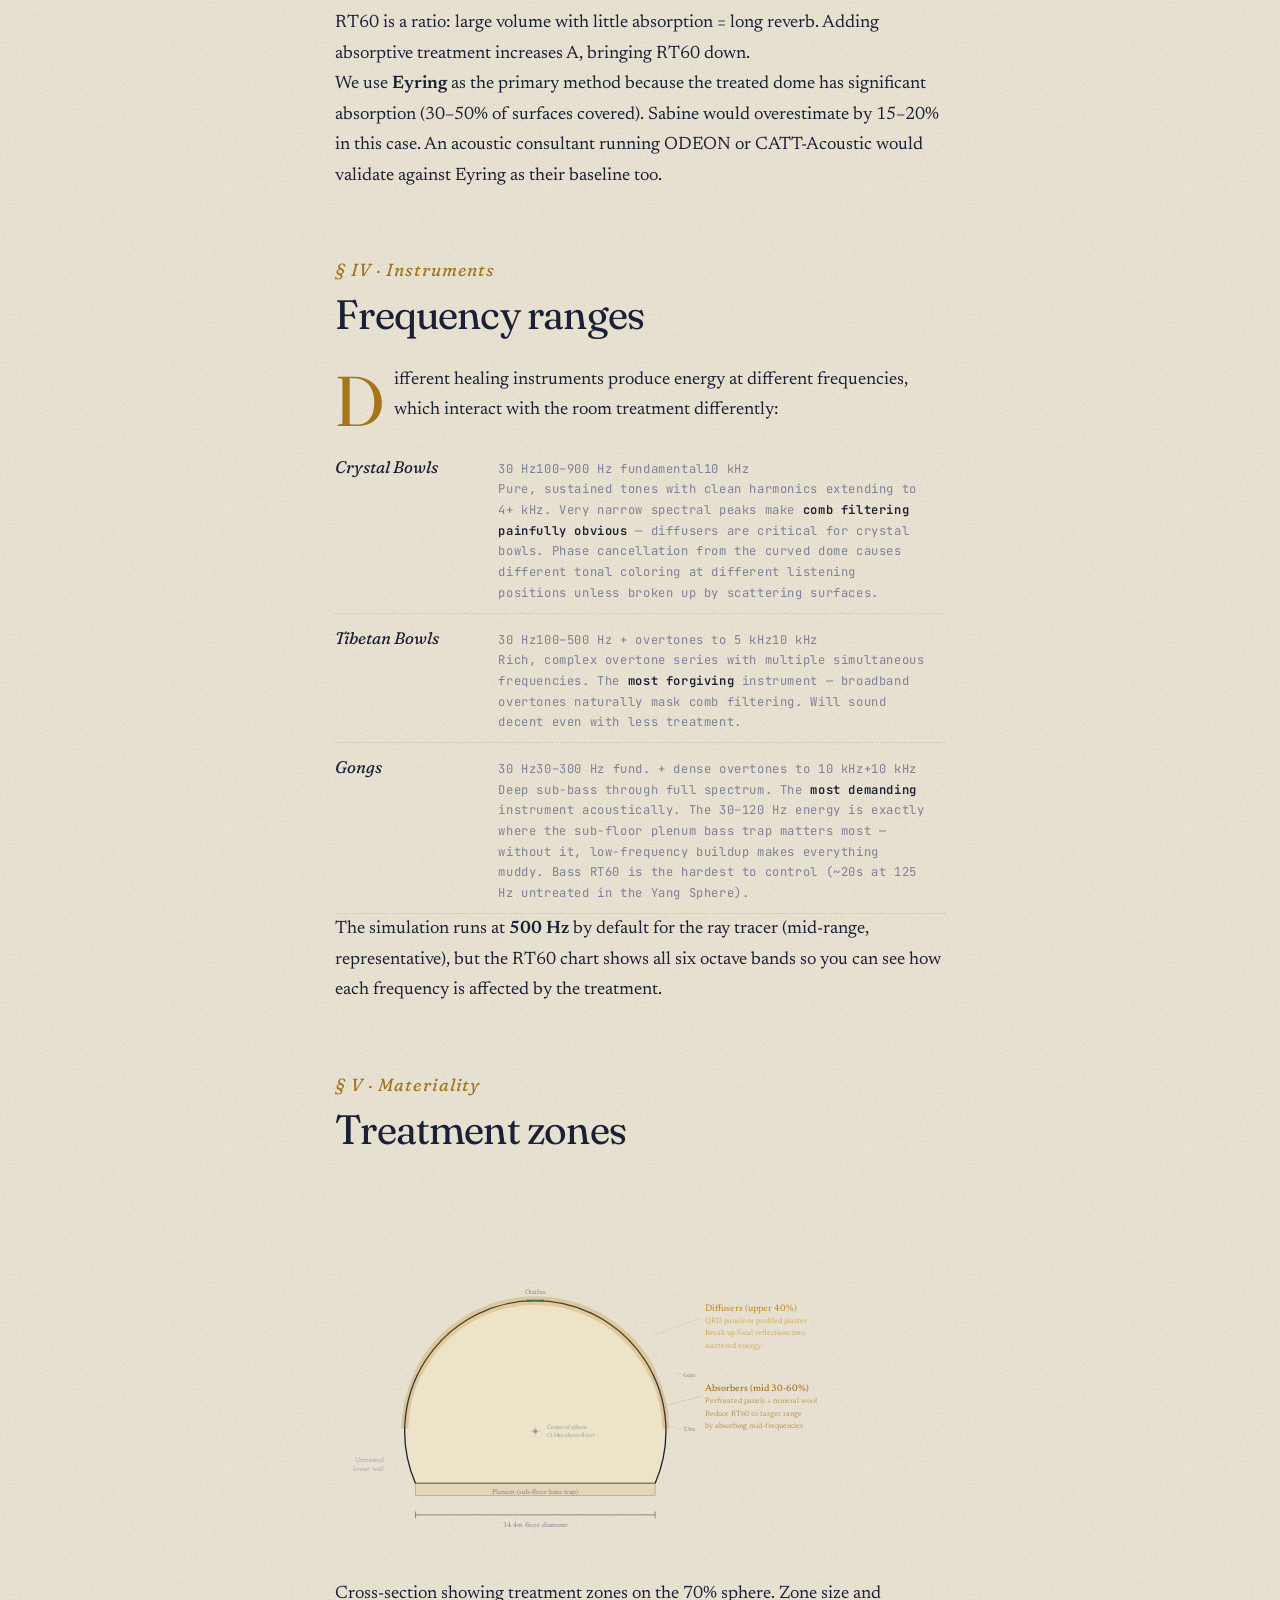
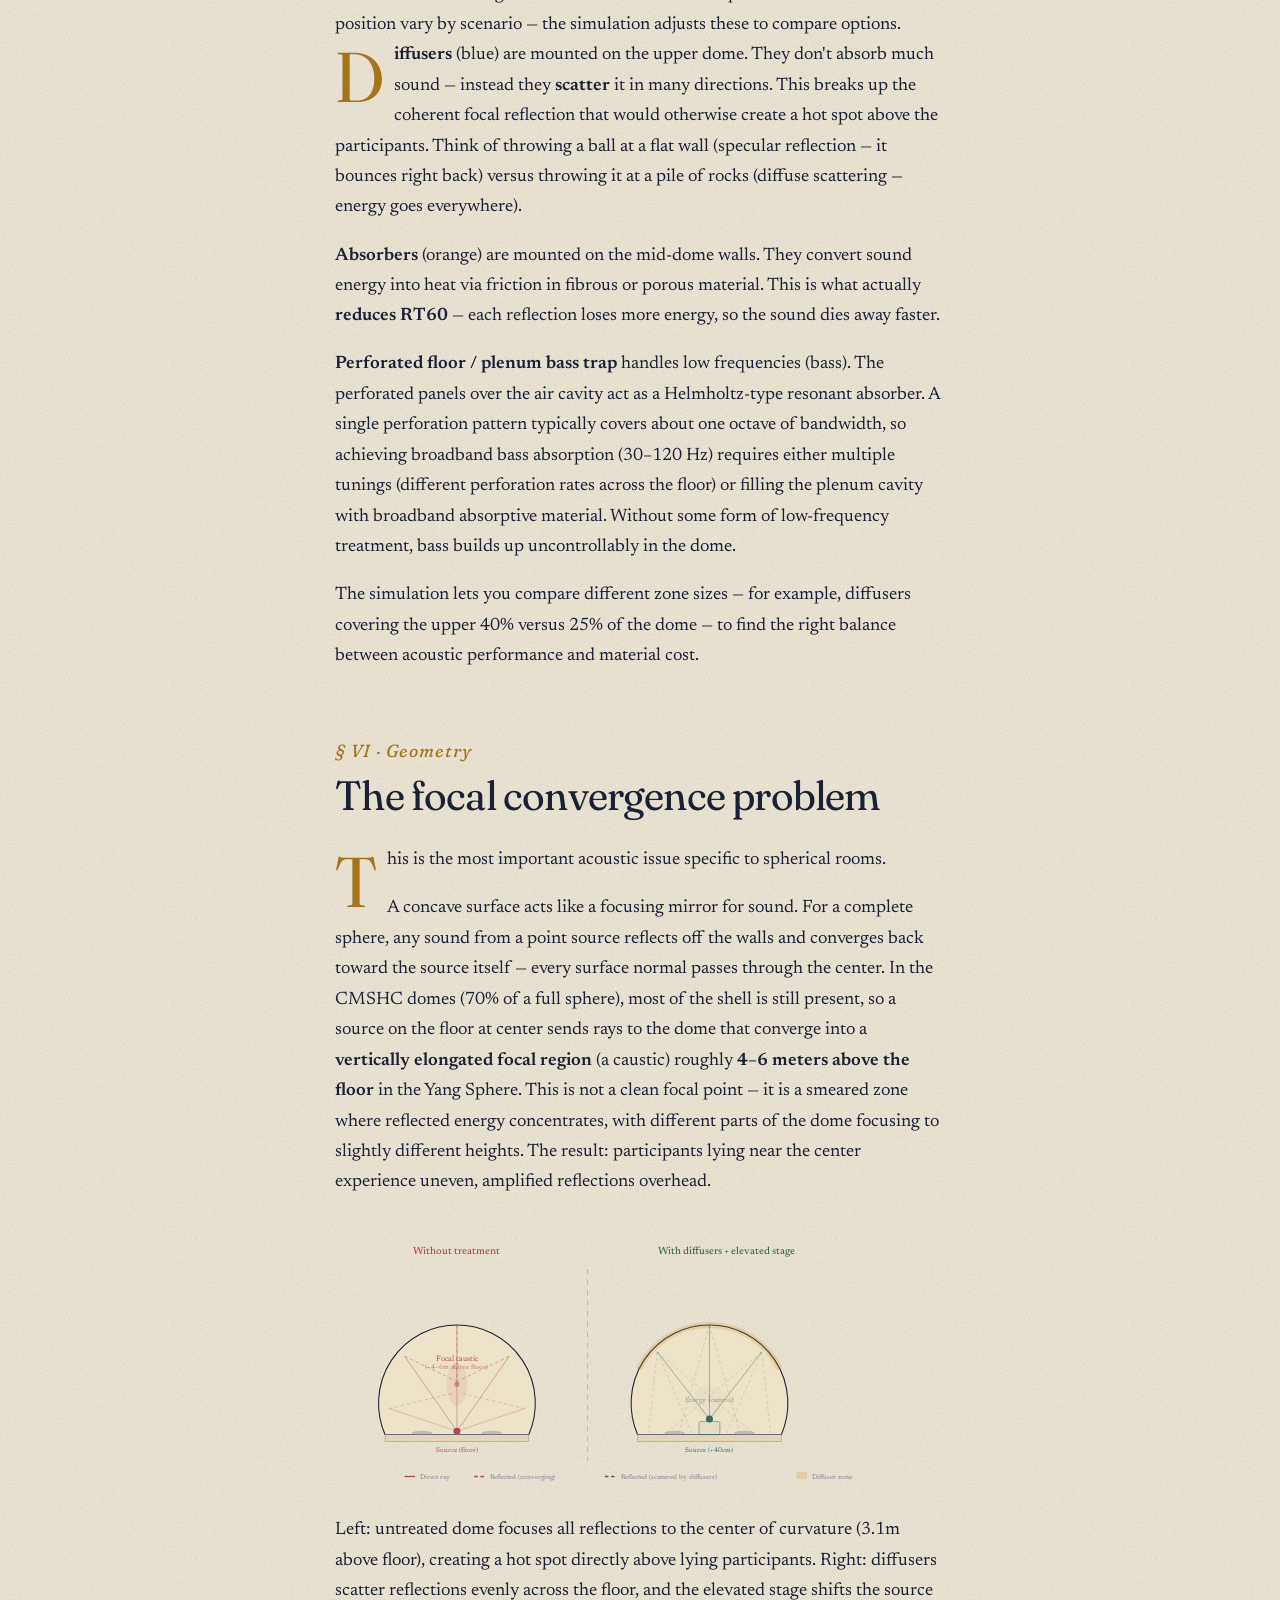
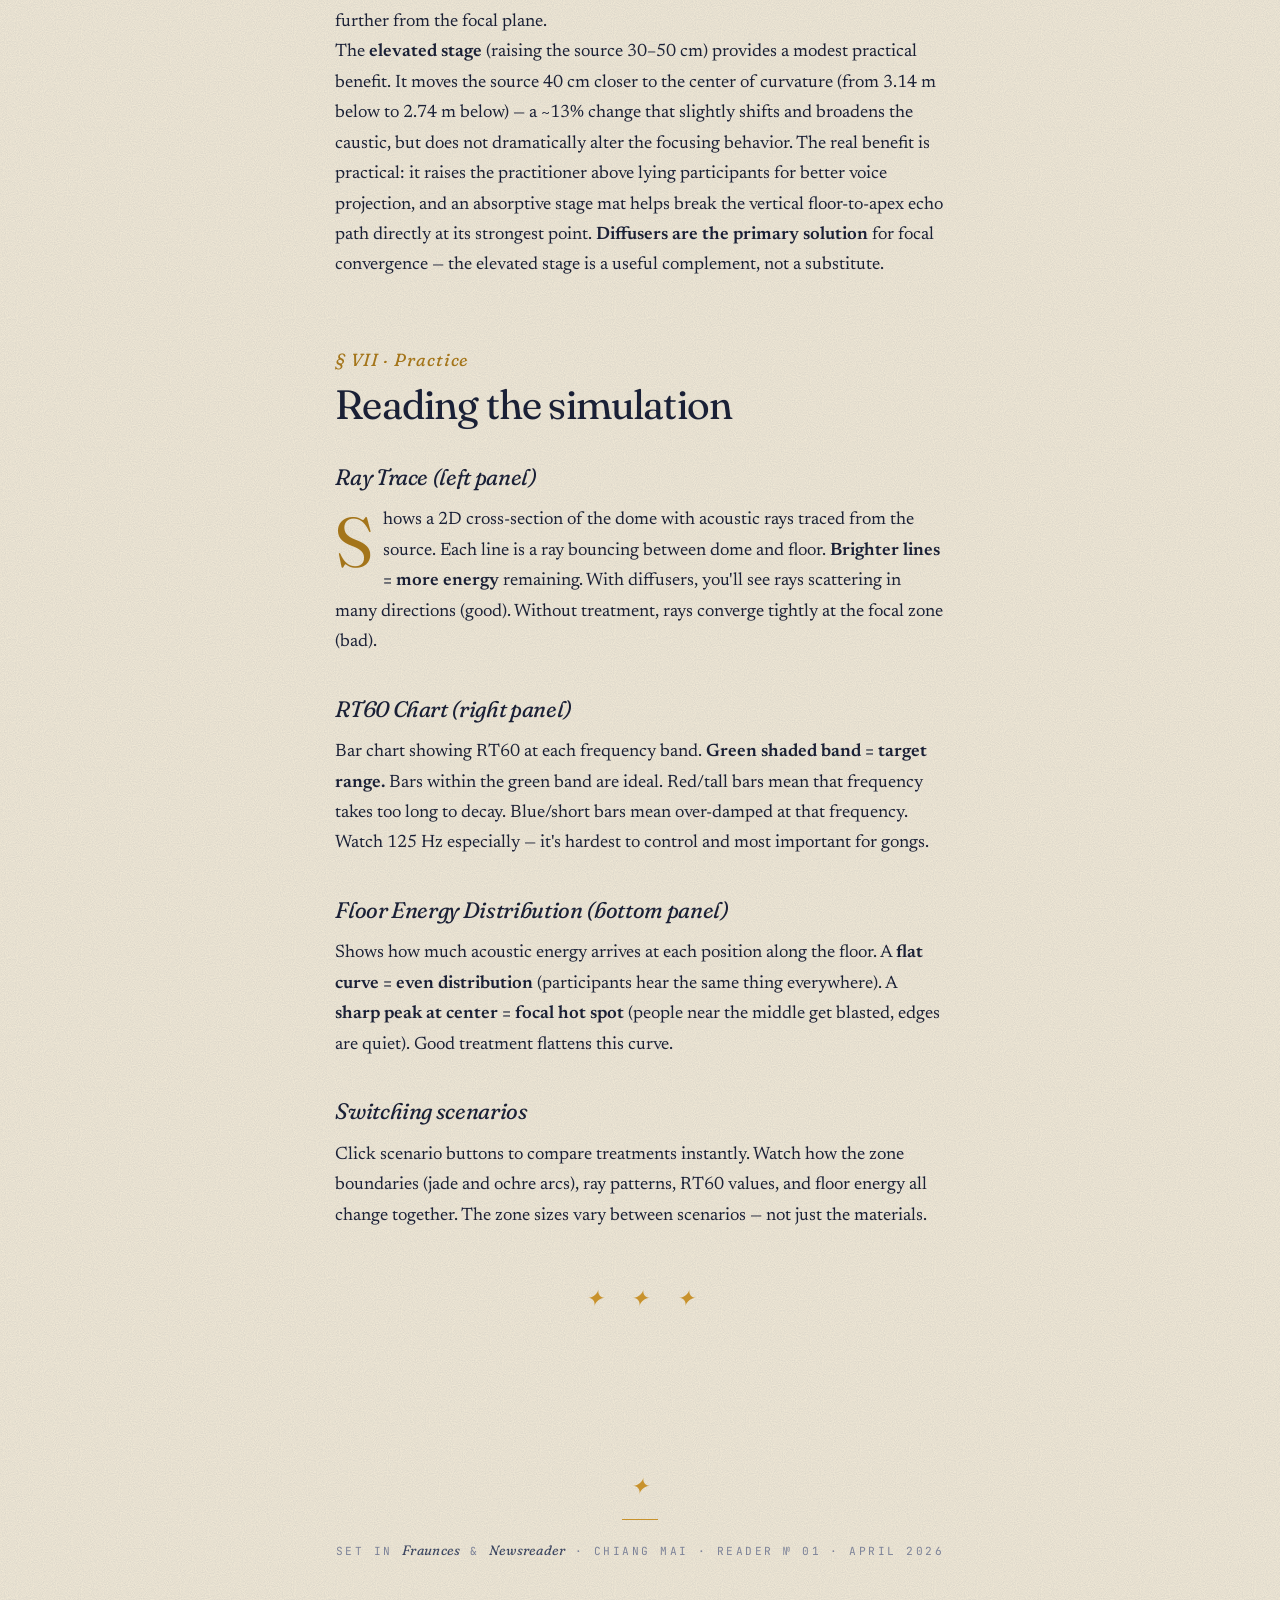
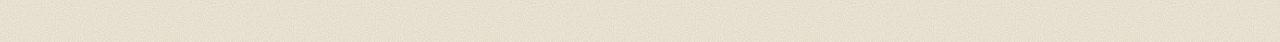
==== commit 397c668c: "Redesign as editorial "Dome Studies" research journal Paper/ink aesthetic with Fraunces variable dis" ====
--- a/learn.html
+++ b/learn.html
@@ -3,103 +3,99 @@
 <head>
 <meta charset="UTF-8">
 <meta name="viewport" content="width=device-width, initial-scale=1.0">
-<title>CMSHC — Understanding the Acoustics</title>
+<title>Reader — Understanding the Acoustics · CMSHC Dome Studies</title>
 <link rel="stylesheet" href="styles.css">
-<style>
-p { margin-bottom: 14px; }
-h2 { margin: 50px 0 16px; }
-h3 { margin: 30px 0 10px; }
-</style>
 </head>
 <body>
 
-<nav>
-  <div class="nav-inner">
-    <a href="index.html" class="nav-logo">
-      CMSHC
-      <span class="nav-logo-sub">Sound Healing Center</span>
-    </a>
-    <button class="nav-toggle" onclick="document.body.classList.toggle('nav-open')" aria-label="Menu">
-      <span></span><span></span><span></span>
-    </button>
-    <div class="nav-menu">
+<header class="masthead">
+  <div class="masthead__grid">
+    <a href="index.html" class="masthead__wordmark">CMSHC <em>Dome Studies</em></a>
+    <span class="masthead__issue">Vol. 01 · Apr 2026</span>
+    <nav class="masthead__nav">
       <a href="index.html">Simulation</a>
-      <a href="learn.html" class="active">Learn</a>
-      <a href="viewer3d.html">3D Viewer</a>
+      <a href="learn.html" class="is-active">Reader</a>
+      <a href="viewer3d.html">Spatial</a>
+    </nav>
+  </div>
+</header>
+
+<section class="reader-hero">
+  <div class="reader-hero__grid">
+    <div class="reader-hero__issue">
+      <span>A Reader · 7 Chapters · ~12 min</span>
+      <em>Primer</em>
     </div>
-  </div>
-</nav>
-
-<div class="hero" style="height: 40vh; background: url('assets/hero-learn.jpg') center/cover no-repeat;">
-  <div class="hero-ripple">
-    <div></div><div></div><div></div>
-  </div>
-  <div class="hero-overlay"></div>
-  <div class="hero-content">
-    <h1>Understanding the Acoustics</h1>
-    <p class="subtitle">How to read the simulation and why these numbers matter for sound healing</p>
-  </div>
-</div>
-
-<div class="content">
-
-<div class="toc fade-section">
-  <h3>Contents</h3>
-  <a href="#rt60">1. What is RT60?</a>
-  <a href="#why-target">2. Why the target matters for sound healing</a>
-  <a href="#methods">3. Calculation methods (Sabine vs Eyring vs Fitzroy)</a>
-  <a href="#instruments">4. Instrument frequency ranges</a>
-  <a href="#treatment">5. Treatment zones explained</a>
-  <a href="#focal">6. The focal convergence problem</a>
-  <a href="#reading">7. How to read the simulation</a>
-</div>
+    <h1 class="reader-hero__title">Understanding<br>the <em>Acoustics</em></h1>
+    <p class="reader-hero__dek">How to read the simulation — a primer on reverberation time, frequency bands, calculation methods, and the peculiar behavior of sound inside a sphere.</p>
+  </div>
+</section>
+
+<div class="reader">
+
+<aside class="reader__toc">
+  <div class="reader__toc-label">Contents</div>
+  <ol>
+    <li><span class="rom">I</span><a href="#rt60">What is RT60?</a></li>
+    <li><span class="rom">II</span><a href="#why-target">Why the target matters</a></li>
+    <li><span class="rom">III</span><a href="#methods">Calculation methods</a></li>
+    <li><span class="rom">IV</span><a href="#instruments">Instrument frequency ranges</a></li>
+    <li><span class="rom">V</span><a href="#treatment">Treatment zones</a></li>
+    <li><span class="rom">VI</span><a href="#focal">The focal convergence problem</a></li>
+    <li><span class="rom">VII</span><a href="#reading">Reading the simulation</a></li>
+  </ol>
+</aside>
+
+<main class="reader__body">
 
 <!-- ───────────────────────── RT60 ───────────────────────── -->
 
-<h2 id="rt60" class="fade-section">1. What is RT60?</h2>
+<article class="reader__chapter reveal" id="rt60">
+<span class="reader__chapter-mark">§ I · Reverberation</span>
+<h2>What is RT60?</h2>
 
 <p>RT60 is the time (in seconds) it takes for a sound to decay by <strong>60 decibels</strong> after the source stops. In simple terms: how long it takes for a sound to fade to silence in a room.</p>
 
 <p>Clap your hands in a tiled bathroom — the sound rings for a second or two. Do the same in a carpeted bedroom — it dies almost instantly. That difference is RT60.</p>
 
-<div class="diagram fade-section">
+<div class="diagram reveal">
   <svg width="700" height="200" viewBox="0 0 700 200">
     <!-- Axes -->
-    <line x1="60" y1="20" x2="60" y2="170" stroke="#3d3450" stroke-width="1"/>
-    <line x1="60" y1="170" x2="660" y2="170" stroke="#3d3450" stroke-width="1"/>
+    <line x1="60" y1="20" x2="60" y2="170" stroke="#7c8298" stroke-width="1"/>
+    <line x1="60" y1="170" x2="660" y2="170" stroke="#7c8298" stroke-width="1"/>
 
     <!-- Y axis labels -->
-    <text x="50" y="30" text-anchor="end" fill="#ad9fbf" font-size="10">0 dB</text>
-    <text x="50" y="100" text-anchor="end" fill="#ad9fbf" font-size="10">-30 dB</text>
-    <text x="50" y="170" text-anchor="end" fill="#ad9fbf" font-size="10">-60 dB</text>
+    <text x="50" y="30" text-anchor="end" fill="#7c8298" font-size="10">0 dB</text>
+    <text x="50" y="100" text-anchor="end" fill="#7c8298" font-size="10">-30 dB</text>
+    <text x="50" y="170" text-anchor="end" fill="#7c8298" font-size="10">-60 dB</text>
 
     <!-- X axis label -->
-    <text x="360" y="195" text-anchor="middle" fill="#ad9fbf" font-size="10">Time</text>
+    <text x="360" y="195" text-anchor="middle" fill="#7c8298" font-size="10">Time</text>
 
     <!-- -60dB reference line -->
-    <line x1="60" y1="170" x2="660" y2="170" stroke="#e88585" stroke-width="0.5" stroke-dasharray="4,4" opacity="0.3"/>
+    <line x1="60" y1="170" x2="660" y2="170" stroke="#b14b4b" stroke-width="0.5" stroke-dasharray="4,4" opacity="0.3"/>
 
     <!-- Short RT60 decay (dead room ~0.5s) -->
-    <path d="M 80,25 Q 120,25 160,165" fill="none" stroke="#e8c468" stroke-width="2" opacity="0.7"/>
-    <text x="170" y="160" fill="#e8c468" font-size="9" opacity="0.8">Dead room (~0.5s)</text>
+    <path d="M 80,25 Q 120,25 160,165" fill="none" stroke="#c8922c" stroke-width="2" opacity="0.7"/>
+    <text x="170" y="160" fill="#c8922c" font-size="9" opacity="0.8">Dead room (~0.5s)</text>
 
     <!-- Target RT60 decay (~2s) -->
-    <path d="M 80,25 Q 180,30 360,165" fill="none" stroke="#7fd69a" stroke-width="2.5"/>
-    <text x="370" y="155" fill="#7fd69a" font-size="10" font-weight="600">Target (~2.0s)</text>
+    <path d="M 80,25 Q 180,30 360,165" fill="none" stroke="#3a6b5a" stroke-width="2.5"/>
+    <text x="370" y="155" fill="#3a6b5a" font-size="10" font-weight="600">Target (~2.0s)</text>
 
     <!-- Long RT60 decay (untreated dome ~10s) - still decaying at edge -->
-    <path d="M 80,25 Q 250,30 650,120" fill="none" stroke="#e88585" stroke-width="2" opacity="0.7"/>
-    <text x="540" y="112" fill="#e88585" font-size="9" opacity="0.8">Untreated dome (~10s+)</text>
+    <path d="M 80,25 Q 250,30 650,120" fill="none" stroke="#b14b4b" stroke-width="2" opacity="0.7"/>
+    <text x="540" y="112" fill="#b14b4b" font-size="9" opacity="0.8">Untreated dome (~10s+)</text>
 
     <!-- Sound source marker -->
-    <circle cx="80" cy="25" r="4" fill="#ebb860"/>
-    <text x="90" y="18" fill="#ebb860" font-size="9">Sound stops</text>
+    <circle cx="80" cy="25" r="4" fill="#a4751a"/>
+    <text x="90" y="18" fill="#a4751a" font-size="9">Sound stops</text>
 
     <!-- RT60 bracket -->
-    <line x1="80" y1="180" x2="360" y2="180" stroke="#7fd69a" stroke-width="1" opacity="0.5"/>
-    <line x1="80" y1="177" x2="80" y2="183" stroke="#7fd69a" stroke-width="1" opacity="0.5"/>
-    <line x1="360" y1="177" x2="360" y2="183" stroke="#7fd69a" stroke-width="1" opacity="0.5"/>
-    <text x="220" y="190" text-anchor="middle" fill="#7fd69a" font-size="9" opacity="0.7">RT60</text>
+    <line x1="80" y1="180" x2="360" y2="180" stroke="#3a6b5a" stroke-width="1" opacity="0.5"/>
+    <line x1="80" y1="177" x2="80" y2="183" stroke="#3a6b5a" stroke-width="1" opacity="0.5"/>
+    <line x1="360" y1="177" x2="360" y2="183" stroke="#3a6b5a" stroke-width="1" opacity="0.5"/>
+    <text x="220" y="190" text-anchor="middle" fill="#3a6b5a" font-size="9" opacity="0.7">RT60</text>
   </svg>
   <div class="caption">Sound energy decay over time. RT60 is measured from when the source stops to when the level drops 60 dB (to one-millionth of original energy).</div>
 </div>
@@ -108,18 +104,22 @@
 
 <!-- ───────────────────────── WHY TARGET ───────────────────────── -->
 
-<h2 id="why-target" class="fade-section">2. Why the target matters for sound healing</h2>
-
-<div class="comparison fade-section">
-  <div class="card bad">
+</article>
+
+<article class="reader__chapter reveal" id="why-target">
+<span class="reader__chapter-mark">§ II · Intent</span>
+<h2>Why the target matters</h2>
+
+<div class="comparison reveal">
+  <div class="note warn">
     <h4>Too long (>4s)</h4>
     <p>Every gong strike piles on top of the last. The practitioner loses control — individual tones become an unintelligible wash. The untreated dome sits around 7–11 seconds, making precise sound work impossible.</p>
   </div>
-  <div class="card good">
+  <div class="note good">
     <h4>Target (1.5–2.5s)</h4>
     <p>Each tone has time to bloom and fill the space, then fades cleanly before the next arrives. The reverb adds warmth and immersion without chaos. The practitioner can layer sounds intentionally.</p>
   </div>
-  <div class="card warn">
+  <div class="note">
     <h4>Too short (<1s)</h4>
     <p>The room feels dead. Crystal bowls lose their sustain and shimmer. Gongs sound flat and lifeless. You lose the immersive, enveloping quality that makes a sphere special.</p>
   </div>
@@ -131,11 +131,15 @@
 
 <!-- ───────────────────────── METHODS ───────────────────────── -->
 
-<h2 id="methods" class="fade-section">3. Calculation methods</h2>
+</article>
+
+<article class="reader__chapter reveal" id="methods">
+<span class="reader__chapter-mark">§ III · Method</span>
+<h2>Calculation methods</h2>
 
 <p>There are multiple formulas for estimating RT60. Each makes different assumptions about the room. We use all three and compare:</p>
 
-<table class="method-table fade-section">
+<table class="method-table reveal">
   <tr>
     <th>Method</th>
     <th>Formula</th>
@@ -164,29 +168,29 @@
 
 <p>Where: <strong>V</strong> = room volume (m³), <strong>A</strong> = total absorption area (m²), <strong>S</strong> = total surface area (m²), <strong>ᾱ</strong> = average absorption coefficient.</p>
 
-<div class="diagram fade-section">
+<div class="diagram reveal">
   <svg width="500" height="160" viewBox="0 0 500 160">
     <!-- Simple visual: V / A relationship -->
-    <rect x="40" y="20" width="120" height="80" rx="4" fill="#251e32" stroke="#3d3450" stroke-width="1"/>
-    <text x="100" y="55" text-anchor="middle" fill="#dfd5ea" font-size="11">Big Volume</text>
-    <text x="100" y="72" text-anchor="middle" fill="#ad9fbf" font-size="9">1,591 m³</text>
-    <text x="100" y="115" text-anchor="middle" fill="#ad9fbf" font-size="10">÷</text>
-
-    <rect x="40" y="125" width="120" height="25" rx="4" fill="#251e32" stroke="#ebb860" stroke-width="1"/>
-    <text x="100" y="142" text-anchor="middle" fill="#ebb860" font-size="9">Small absorption</text>
-
-    <text x="190" y="65" fill="#ad9fbf" font-size="20">=</text>
-
-    <text x="230" y="60" fill="#e88585" font-size="14" font-weight="600">Long RT60</text>
-    <text x="230" y="78" fill="#ad9fbf" font-size="10">Sound bounces many times</text>
-    <text x="230" y="92" fill="#ad9fbf" font-size="10">before losing energy</text>
+    <rect x="40" y="20" width="120" height="80" rx="4" fill="#ede3c9" stroke="#7c8298" stroke-width="1"/>
+    <text x="100" y="55" text-anchor="middle" fill="#1a2036" font-size="11">Big Volume</text>
+    <text x="100" y="72" text-anchor="middle" fill="#7c8298" font-size="9">1,591 m³</text>
+    <text x="100" y="115" text-anchor="middle" fill="#7c8298" font-size="10">÷</text>
+
+    <rect x="40" y="125" width="120" height="25" rx="4" fill="#ede3c9" stroke="#a4751a" stroke-width="1"/>
+    <text x="100" y="142" text-anchor="middle" fill="#a4751a" font-size="9">Small absorption</text>
+
+    <text x="190" y="65" fill="#7c8298" font-size="20">=</text>
+
+    <text x="230" y="60" fill="#b14b4b" font-size="14" font-weight="600">Long RT60</text>
+    <text x="230" y="78" fill="#7c8298" font-size="10">Sound bounces many times</text>
+    <text x="230" y="92" fill="#7c8298" font-size="10">before losing energy</text>
 
     <!-- Arrow -->
-    <text x="350" y="65" fill="#ad9fbf" font-size="16">→</text>
-
-    <text x="380" y="55" fill="#7fd69a" font-size="11" font-weight="500">Add treatment</text>
-    <text x="380" y="72" fill="#7fd69a" font-size="11" font-weight="500">= more absorption</text>
-    <text x="380" y="89" fill="#7fd69a" font-size="11" font-weight="500">= shorter RT60</text>
+    <text x="350" y="65" fill="#7c8298" font-size="16">→</text>
+
+    <text x="380" y="55" fill="#3a6b5a" font-size="11" font-weight="500">Add treatment</text>
+    <text x="380" y="72" fill="#3a6b5a" font-size="11" font-weight="500">= more absorption</text>
+    <text x="380" y="89" fill="#3a6b5a" font-size="11" font-weight="500">= shorter RT60</text>
   </svg>
   <div class="caption">RT60 is a ratio: large volume with little absorption = long reverb. Adding absorptive treatment increases A, bringing RT60 down.</div>
 </div>
@@ -195,32 +199,36 @@
 
 <!-- ───────────────────────── INSTRUMENTS ───────────────────────── -->
 
-<h2 id="instruments" class="fade-section">4. Instrument frequency ranges</h2>
+</article>
+
+<article class="reader__chapter reveal" id="instruments">
+<span class="reader__chapter-mark">§ IV · Instruments</span>
+<h2>Frequency ranges</h2>
 
 <p>Different healing instruments produce energy at different frequencies, which interact with the room treatment differently:</p>
 
-<div class="instrument-row fade-section">
+<div class="instrument-row reveal">
   <div class="name">Crystal Bowls</div>
   <div class="detail">
-    <div class="freq-bar" style="background: linear-gradient(90deg, transparent 8%, #e8c468 8%, #e8c468 55%, transparent 55%); opacity:0.5;"></div>
+    <div class="freq-bar" style="background: linear-gradient(90deg, transparent 8%, #c8922c 8%, #c8922c 55%, transparent 55%); opacity:0.5;"></div>
     <div class="freq-label"><span>30 Hz</span><span>100–900 Hz fundamental</span><span>10 kHz</span></div>
     Pure, sustained tones with clean harmonics extending to 4+ kHz. Very narrow spectral peaks make <strong>comb filtering painfully obvious</strong> — diffusers are critical for crystal bowls. Phase cancellation from the curved dome causes different tonal coloring at different listening positions unless broken up by scattering surfaces.
   </div>
 </div>
 
-<div class="instrument-row fade-section">
+<div class="instrument-row reveal">
   <div class="name">Tibetan Bowls</div>
   <div class="detail">
-    <div class="freq-bar" style="background: linear-gradient(90deg, transparent 6%, #ebb860 6%, #ebb860 42%, #ebb86066 42%, #ebb86033 70%, transparent 70%); opacity:0.5;"></div>
+    <div class="freq-bar" style="background: linear-gradient(90deg, transparent 6%, #a4751a 6%, #a4751a 42%, #a4751a66 42%, #a4751a33 70%, transparent 70%); opacity:0.5;"></div>
     <div class="freq-label"><span>30 Hz</span><span>100–500 Hz + overtones to 5 kHz</span><span>10 kHz</span></div>
     Rich, complex overtone series with multiple simultaneous frequencies. The <strong>most forgiving</strong> instrument — broadband overtones naturally mask comb filtering. Will sound decent even with less treatment.
   </div>
 </div>
 
-<div class="instrument-row fade-section">
+<div class="instrument-row reveal">
   <div class="name">Gongs</div>
   <div class="detail">
-    <div class="freq-bar" style="background: linear-gradient(90deg, #e88585 0%, #e88585 25%, #e8858588 25%, #e8858544 60%, #e8858522 80%, transparent 95%); opacity:0.5;"></div>
+    <div class="freq-bar" style="background: linear-gradient(90deg, #b14b4b 0%, #b14b4b 25%, #b14b4b88 25%, #b14b4b44 60%, #b14b4b22 80%, transparent 95%); opacity:0.5;"></div>
     <div class="freq-label"><span>30 Hz</span><span>30–300 Hz fund. + dense overtones to 10 kHz+</span><span>10 kHz</span></div>
     Deep sub-bass through full spectrum. The <strong>most demanding</strong> instrument acoustically. The 30–120 Hz energy is exactly where the sub-floor plenum bass trap matters most — without it, low-frequency buildup makes everything muddy. Bass RT60 is the hardest to control (~20s at 125 Hz untreated in the Yang Sphere).
   </div>
@@ -230,9 +238,13 @@
 
 <!-- ───────────────────────── TREATMENT ───────────────────────── -->
 
-<h2 id="treatment" class="fade-section">5. Treatment zones explained</h2>
-
-<div class="diagram fade-section">
+</article>
+
+<article class="reader__chapter reveal" id="treatment">
+<span class="reader__chapter-mark">§ V · Materiality</span>
+<h2>Treatment zones</h2>
+
+<div class="diagram reveal">
   <!--
     Treatment zones diagram — correct 70% sphere geometry.
     Yang Sphere: R=7.855m, center 3.14m above floor, floor radius 7.20m.
@@ -245,61 +257,61 @@
   -->
   <svg width="700" height="400" viewBox="0 0 700 400">
     <!-- Dome shell — large arc (>180°) from left-floor over top to right-floor -->
-    <path d="M 92.5,320 A 150,150 0 1,1 367.5,320" fill="#251e32" stroke="#6a5a82" stroke-width="1.5"/>
+    <path d="M 92.5,320 A 150,150 0 1,1 367.5,320" fill="#ede3c9" stroke="#1a2036" stroke-width="1.5"/>
 
     <!-- Floor -->
-    <line x1="92.5" y1="320" x2="367.5" y2="320" stroke="#6a5a82" stroke-width="2"/>
+    <line x1="92.5" y1="320" x2="367.5" y2="320" stroke="#1a2036" stroke-width="2"/>
 
     <!-- Diffuser zone (upper 40%) — arc on dome surface from (95.3,194) over top to (364.7,194) -->
-    <path d="M 95.3,194 A 150,150 0 0,1 364.7,194" fill="none" stroke="#e8c468" stroke-width="10" stroke-opacity="0.3" stroke-linecap="butt"/>
+    <path d="M 95.3,194 A 150,150 0 0,1 364.7,194" fill="none" stroke="#c8922c" stroke-width="10" stroke-opacity="0.3" stroke-linecap="butt"/>
 
     <!-- Absorber zone (mid 30-60%) — left and right side arcs -->
-    <path d="M 95.3,194 A 150,150 0 0,0 80,257" fill="none" stroke="#ebb860" stroke-width="8" stroke-opacity="0.25" stroke-linecap="butt"/>
-    <path d="M 364.7,194 A 150,150 0 0,1 380,257" fill="none" stroke="#ebb860" stroke-width="8" stroke-opacity="0.25" stroke-linecap="butt"/>
+    <path d="M 95.3,194 A 150,150 0 0,0 80,257" fill="none" stroke="#a4751a" stroke-width="8" stroke-opacity="0.25" stroke-linecap="butt"/>
+    <path d="M 364.7,194 A 150,150 0 0,1 380,257" fill="none" stroke="#a4751a" stroke-width="8" stroke-opacity="0.25" stroke-linecap="butt"/>
 
     <!-- Plenum -->
-    <rect x="92.5" y="320" width="275" height="14" fill="#2e2640" stroke="#3d3450" stroke-width="0.5"/>
-    <text x="230" y="332" text-anchor="middle" fill="#ad9fbf" font-size="8">Plenum (sub-floor bass trap)</text>
+    <rect x="92.5" y="320" width="275" height="14" fill="#e3d7b8" stroke="#7c8298" stroke-width="0.5"/>
+    <text x="230" y="332" text-anchor="middle" fill="#7c8298" font-size="8">Plenum (sub-floor bass trap)</text>
 
     <!-- Untreated lower wall label -->
-    <text x="56" y="295" fill="#ad9fbf" font-size="8" opacity="0.6" text-anchor="end">Untreated</text>
-    <text x="56" y="306" fill="#ad9fbf" font-size="8" opacity="0.6" text-anchor="end">lower wall</text>
+    <text x="56" y="295" fill="#7c8298" font-size="8" opacity="0.6" text-anchor="end">Untreated</text>
+    <text x="56" y="306" fill="#7c8298" font-size="8" opacity="0.6" text-anchor="end">lower wall</text>
 
     <!-- Oculus -->
-    <line x1="220" y1="110" x2="240" y2="110" stroke="#6ec7c7" stroke-width="2"/>
-    <text x="230" y="102" text-anchor="middle" fill="#ad9fbf" font-size="8">Oculus</text>
+    <line x1="220" y1="110" x2="240" y2="110" stroke="#3a6b5a" stroke-width="2"/>
+    <text x="230" y="102" text-anchor="middle" fill="#7c8298" font-size="8">Oculus</text>
 
     <!-- Center of sphere marker -->
-    <circle cx="230" cy="260" r="2.5" fill="#6ec7c7" opacity="0.4"/>
-    <line x1="224" y1="260" x2="236" y2="260" stroke="#6ec7c7" stroke-width="0.5" opacity="0.4"/>
-    <line x1="230" y1="254" x2="230" y2="266" stroke="#6ec7c7" stroke-width="0.5" opacity="0.4"/>
-    <text x="244" y="257" fill="#6ec7c7" font-size="7" opacity="0.5">Center of sphere</text>
-    <text x="244" y="267" fill="#6ec7c7" font-size="7" opacity="0.5">(3.14m above floor)</text>
+    <circle cx="230" cy="260" r="2.5" fill="#3a6b5a" opacity="0.4"/>
+    <line x1="224" y1="260" x2="236" y2="260" stroke="#3a6b5a" stroke-width="0.5" opacity="0.4"/>
+    <line x1="230" y1="254" x2="230" y2="266" stroke="#3a6b5a" stroke-width="0.5" opacity="0.4"/>
+    <text x="244" y="257" fill="#3a6b5a" font-size="7" opacity="0.5">Center of sphere</text>
+    <text x="244" y="267" fill="#3a6b5a" font-size="7" opacity="0.5">(3.14m above floor)</text>
 
     <!-- Labels — right side, outside the dome -->
-    <line x1="365" y1="150" x2="420" y2="130" stroke="#e8c468" stroke-width="0.5" opacity="0.4"/>
-    <text x="425" y="122" fill="#e8c468" font-size="11" font-weight="500">Diffusers (upper 40%)</text>
-    <text x="425" y="136" fill="#e8c468" font-size="9" opacity="0.7">QRD panels or profiled plaster</text>
-    <text x="425" y="150" fill="#e8c468" font-size="9" opacity="0.7">Break up focal reflections into</text>
-    <text x="425" y="164" fill="#e8c468" font-size="9" opacity="0.7">scattered energy</text>
-
-    <line x1="380" y1="230" x2="420" y2="220" stroke="#ebb860" stroke-width="0.5" opacity="0.4"/>
-    <text x="425" y="214" fill="#ebb860" font-size="11" font-weight="500">Absorbers (mid 30-60%)</text>
-    <text x="425" y="228" fill="#ebb860" font-size="9" opacity="0.7">Perforated panels + mineral wool</text>
-    <text x="425" y="242" fill="#ebb860" font-size="9" opacity="0.7">Reduce RT60 to target range</text>
-    <text x="425" y="256" fill="#ebb860" font-size="9" opacity="0.7">by absorbing mid-frequencies</text>
+    <line x1="365" y1="150" x2="420" y2="130" stroke="#c8922c" stroke-width="0.5" opacity="0.4"/>
+    <text x="425" y="122" fill="#c8922c" font-size="11" font-weight="500">Diffusers (upper 40%)</text>
+    <text x="425" y="136" fill="#c8922c" font-size="9" opacity="0.7">QRD panels or profiled plaster</text>
+    <text x="425" y="150" fill="#c8922c" font-size="9" opacity="0.7">Break up focal reflections into</text>
+    <text x="425" y="164" fill="#c8922c" font-size="9" opacity="0.7">scattered energy</text>
+
+    <line x1="380" y1="230" x2="420" y2="220" stroke="#a4751a" stroke-width="0.5" opacity="0.4"/>
+    <text x="425" y="214" fill="#a4751a" font-size="11" font-weight="500">Absorbers (mid 30-60%)</text>
+    <text x="425" y="228" fill="#a4751a" font-size="9" opacity="0.7">Perforated panels + mineral wool</text>
+    <text x="425" y="242" fill="#a4751a" font-size="9" opacity="0.7">Reduce RT60 to target range</text>
+    <text x="425" y="256" fill="#a4751a" font-size="9" opacity="0.7">by absorbing mid-frequencies</text>
 
     <!-- Floor dimension -->
-    <line x1="92.5" y1="356" x2="367.5" y2="356" stroke="#6a5a82" stroke-width="0.5"/>
-    <line x1="92.5" y1="352" x2="92.5" y2="360" stroke="#6a5a82" stroke-width="0.5"/>
-    <line x1="367.5" y1="352" x2="367.5" y2="360" stroke="#6a5a82" stroke-width="0.5"/>
-    <text x="230" y="370" text-anchor="middle" fill="#ad9fbf" font-size="8">14.4m floor diameter</text>
+    <line x1="92.5" y1="356" x2="367.5" y2="356" stroke="#1a2036" stroke-width="0.5"/>
+    <line x1="92.5" y1="352" x2="92.5" y2="360" stroke="#1a2036" stroke-width="0.5"/>
+    <line x1="367.5" y1="352" x2="367.5" y2="360" stroke="#1a2036" stroke-width="0.5"/>
+    <text x="230" y="370" text-anchor="middle" fill="#7c8298" font-size="8">14.4m floor diameter</text>
 
     <!-- Height markers -->
-    <text x="400" y="198" fill="#ad9fbf" font-size="7">6.6m</text>
-    <text x="400" y="260" fill="#ad9fbf" font-size="7">3.3m</text>
-    <line x1="390" y1="194" x2="398" y2="194" stroke="#ad9fbf" stroke-width="0.5" opacity="0.3"/>
-    <line x1="390" y1="257" x2="398" y2="257" stroke="#ad9fbf" stroke-width="0.5" opacity="0.3"/>
+    <text x="400" y="198" fill="#7c8298" font-size="7">6.6m</text>
+    <text x="400" y="260" fill="#7c8298" font-size="7">3.3m</text>
+    <line x1="390" y1="194" x2="398" y2="194" stroke="#7c8298" stroke-width="0.5" opacity="0.3"/>
+    <line x1="390" y1="257" x2="398" y2="257" stroke="#7c8298" stroke-width="0.5" opacity="0.3"/>
   </svg>
   <div class="caption">Cross-section showing treatment zones on the 70% sphere. Zone size and position vary by scenario — the simulation adjusts these to compare options.</div>
 </div>
@@ -314,13 +326,17 @@
 
 <!-- ───────────────────────── FOCAL ───────────────────────── -->
 
-<h2 id="focal" class="fade-section">6. The focal convergence problem</h2>
+</article>
+
+<article class="reader__chapter reveal" id="focal">
+<span class="reader__chapter-mark">§ VI · Geometry</span>
+<h2>The focal convergence problem</h2>
 
 <p>This is the most important acoustic issue specific to spherical rooms.</p>
 
 <p>A concave surface acts like a focusing mirror for sound. For a complete sphere, any sound from a point source reflects off the walls and converges back toward the source itself — every surface normal passes through the center. In the CMSHC domes (70% of a full sphere), most of the shell is still present, so a source on the floor at center sends rays to the dome that converge into a <strong>vertically elongated focal region</strong> (a caustic) roughly <strong>4–6 meters above the floor</strong> in the Yang Sphere. This is not a clean focal point — it is a smeared zone where reflected energy concentrates, with different parts of the dome focusing to slightly different heights. The result: participants lying near the center experience uneven, amplified reflections overhead.</p>
 
-<div class="diagram fade-section">
+<div class="diagram reveal">
   <!--
     Focal convergence diagram — two 70% spheres side by side.
     R=90px, scale=11.46px/m, center_above_floor=36px.
@@ -332,105 +348,105 @@
   -->
   <svg width="700" height="300" viewBox="0 0 700 300">
     <!-- LEFT: Without treatment -->
-    <text x="140" y="22" text-anchor="middle" fill="#e88585" font-size="12" font-weight="500">Without treatment</text>
+    <text x="140" y="22" text-anchor="middle" fill="#b14b4b" font-size="12" font-weight="500">Without treatment</text>
 
     <!-- Dome — 70% sphere, large arc -->
-    <path d="M 57.5,230 A 90,90 0 1,1 222.5,230" fill="#251e32" stroke="#6a5a82" stroke-width="1.2"/>
-    <line x1="57.5" y1="230" x2="222.5" y2="230" stroke="#6a5a82" stroke-width="1.5"/>
+    <path d="M 57.5,230 A 90,90 0 1,1 222.5,230" fill="#ede3c9" stroke="#1a2036" stroke-width="1.2"/>
+    <line x1="57.5" y1="230" x2="222.5" y2="230" stroke="#1a2036" stroke-width="1.5"/>
     <!-- Plenum -->
-    <rect x="57.5" y="230" width="165" height="8" fill="#2e2640" stroke="#3d3450" stroke-width="0.5"/>
+    <rect x="57.5" y="230" width="165" height="8" fill="#e3d7b8" stroke="#7c8298" stroke-width="0.5"/>
 
     <!-- Source at floor center -->
-    <circle cx="140" cy="226" r="4" fill="#e88585"/>
-    <text x="140" y="250" text-anchor="middle" fill="#e88585" font-size="8">Source (floor)</text>
+    <circle cx="140" cy="226" r="4" fill="#b14b4b"/>
+    <text x="140" y="250" text-anchor="middle" fill="#b14b4b" font-size="8">Source (floor)</text>
 
     <!-- Rays converging to focal caustic (4-6m above floor = y≈161-184) -->
     <!-- Apex ray — converges lowest in the caustic (~5m = y≈173) -->
-    <line x1="140" y1="226" x2="140" y2="104" stroke="#e88585" stroke-width="1" opacity="0.5"/>
-    <line x1="140" y1="104" x2="140" y2="173" stroke="#e88585" stroke-width="1" opacity="0.5" stroke-dasharray="4,3"/>
+    <line x1="140" y1="226" x2="140" y2="104" stroke="#b14b4b" stroke-width="1" opacity="0.5"/>
+    <line x1="140" y1="104" x2="140" y2="173" stroke="#b14b4b" stroke-width="1" opacity="0.5" stroke-dasharray="4,3"/>
 
     <!-- Upper dome rays — converge to ~5m -->
-    <line x1="140" y1="226" x2="80" y2="140" stroke="#e88585" stroke-width="1" opacity="0.5"/>
-    <line x1="80" y1="140" x2="138" y2="168" stroke="#e88585" stroke-width="1" opacity="0.5" stroke-dasharray="4,3"/>
-
-    <line x1="140" y1="226" x2="200" y2="140" stroke="#e88585" stroke-width="1" opacity="0.5"/>
-    <line x1="200" y1="140" x2="142" y2="168" stroke="#e88585" stroke-width="1" opacity="0.5" stroke-dasharray="4,3"/>
+    <line x1="140" y1="226" x2="80" y2="140" stroke="#b14b4b" stroke-width="1" opacity="0.5"/>
+    <line x1="80" y1="140" x2="138" y2="168" stroke="#b14b4b" stroke-width="1" opacity="0.5" stroke-dasharray="4,3"/>
+
+    <line x1="140" y1="226" x2="200" y2="140" stroke="#b14b4b" stroke-width="1" opacity="0.5"/>
+    <line x1="200" y1="140" x2="142" y2="168" stroke="#b14b4b" stroke-width="1" opacity="0.5" stroke-dasharray="4,3"/>
 
     <!-- Lower wall rays — converge higher in the caustic (~4m = y≈184) -->
-    <line x1="140" y1="226" x2="62" y2="200" stroke="#e88585" stroke-width="0.8" opacity="0.4"/>
-    <line x1="62" y1="200" x2="137" y2="182" stroke="#e88585" stroke-width="0.8" opacity="0.4" stroke-dasharray="4,3"/>
-
-    <line x1="140" y1="226" x2="218" y2="200" stroke="#e88585" stroke-width="0.8" opacity="0.4"/>
-    <line x1="218" y1="200" x2="143" y2="182" stroke="#e88585" stroke-width="0.8" opacity="0.4" stroke-dasharray="4,3"/>
+    <line x1="140" y1="226" x2="62" y2="200" stroke="#b14b4b" stroke-width="0.8" opacity="0.4"/>
+    <line x1="62" y1="200" x2="137" y2="182" stroke="#b14b4b" stroke-width="0.8" opacity="0.4" stroke-dasharray="4,3"/>
+
+    <line x1="140" y1="226" x2="218" y2="200" stroke="#b14b4b" stroke-width="0.8" opacity="0.4"/>
+    <line x1="218" y1="200" x2="143" y2="182" stroke="#b14b4b" stroke-width="0.8" opacity="0.4" stroke-dasharray="4,3"/>
 
     <!-- Focal caustic region — elongated vertically, roughly 4-6m above floor -->
     <!-- At scale 11.46 px/m: 4m = 45.8px, 6m = 68.8px above floor (y=230) -->
-    <ellipse cx="140" cy="172" rx="12" ry="25" fill="#e88585" opacity="0.10"/>
-    <circle cx="140" cy="172" r="3" fill="#e88585" opacity="0.5"/>
-    <text x="140" y="145" text-anchor="middle" fill="#e88585" font-size="9">Focal caustic</text>
-    <text x="140" y="155" text-anchor="middle" fill="#e88585" font-size="8" opacity="0.7">(~4–6m above floor)</text>
+    <ellipse cx="140" cy="172" rx="12" ry="25" fill="#b14b4b" opacity="0.10"/>
+    <circle cx="140" cy="172" r="3" fill="#b14b4b" opacity="0.5"/>
+    <text x="140" y="145" text-anchor="middle" fill="#b14b4b" font-size="9">Focal caustic</text>
+    <text x="140" y="155" text-anchor="middle" fill="#b14b4b" font-size="8" opacity="0.7">(~4–6m above floor)</text>
 
     <!-- Participants -->
-    <ellipse cx="100" cy="228" rx="12" ry="2.5" fill="#ad9fbf" opacity="0.4"/>
-    <ellipse cx="180" cy="228" rx="12" ry="2.5" fill="#ad9fbf" opacity="0.4"/>
+    <ellipse cx="100" cy="228" rx="12" ry="2.5" fill="#7c8298" opacity="0.4"/>
+    <ellipse cx="180" cy="228" rx="12" ry="2.5" fill="#7c8298" opacity="0.4"/>
 
     <!-- Divider -->
-    <line x1="290" y1="40" x2="290" y2="260" stroke="#3d3450" stroke-width="0.5" stroke-dasharray="6,6"/>
+    <line x1="290" y1="40" x2="290" y2="260" stroke="#7c8298" stroke-width="0.5" stroke-dasharray="6,6"/>
 
     <!-- RIGHT: With treatment -->
-    <text x="450" y="22" text-anchor="middle" fill="#7fd69a" font-size="12" font-weight="500">With diffusers + elevated stage</text>
+    <text x="450" y="22" text-anchor="middle" fill="#3a6b5a" font-size="12" font-weight="500">With diffusers + elevated stage</text>
 
     <!-- Dome — 70% sphere -->
-    <path d="M 347.5,230 A 90,90 0 1,1 512.5,230" fill="#251e32" stroke="#6a5a82" stroke-width="1.2"/>
-    <line x1="347.5" y1="230" x2="512.5" y2="230" stroke="#6a5a82" stroke-width="1.5"/>
+    <path d="M 347.5,230 A 90,90 0 1,1 512.5,230" fill="#ede3c9" stroke="#1a2036" stroke-width="1.2"/>
+    <line x1="347.5" y1="230" x2="512.5" y2="230" stroke="#1a2036" stroke-width="1.5"/>
     <!-- Plenum -->
-    <rect x="347.5" y="230" width="165" height="8" fill="#2e2640" stroke="#3d3450" stroke-width="0.5"/>
+    <rect x="347.5" y="230" width="165" height="8" fill="#e3d7b8" stroke="#7c8298" stroke-width="0.5"/>
 
     <!-- Diffuser zone on dome surface — upper 40% -->
     <!-- At y=154.4: x = 430 ± 80.8 → (349.2, 154.4) to (510.8, 154.4) -->
-    <path d="M 349.2,154.4 A 90,90 0 0,1 510.8,154.4" fill="none" stroke="#e8c468" stroke-width="7" stroke-opacity="0.25" stroke-linecap="butt"/>
+    <path d="M 349.2,154.4 A 90,90 0 0,1 510.8,154.4" fill="none" stroke="#c8922c" stroke-width="7" stroke-opacity="0.25" stroke-linecap="butt"/>
 
     <!-- Elevated stage platform -->
-    <rect x="418" y="215" width="24" height="15" rx="2" fill="rgba(109, 181, 133, 0.1)" stroke="#7fd69a" stroke-width="0.8" opacity="0.7"/>
+    <rect x="418" y="215" width="24" height="15" rx="2" fill="rgba(109, 181, 133, 0.1)" stroke="#3a6b5a" stroke-width="0.8" opacity="0.7"/>
 
     <!-- Source on elevated stage -->
-    <circle cx="430" cy="212" r="4" fill="#7fd69a"/>
-    <text x="430" y="250" text-anchor="middle" fill="#7fd69a" font-size="8">Source (+40cm)</text>
+    <circle cx="430" cy="212" r="4" fill="#3a6b5a"/>
+    <text x="430" y="250" text-anchor="middle" fill="#3a6b5a" font-size="8">Source (+40cm)</text>
 
     <!-- Rays scattering — left ray hits diffuser zone, scatters -->
-    <line x1="430" y1="212" x2="370" y2="135" stroke="#7fd69a" stroke-width="1" opacity="0.5"/>
-    <line x1="370" y1="135" x2="360" y2="228" stroke="#7fd69a" stroke-width="0.7" opacity="0.3" stroke-dasharray="4,3"/>
-    <line x1="370" y1="135" x2="410" y2="228" stroke="#7fd69a" stroke-width="0.7" opacity="0.3" stroke-dasharray="4,3"/>
-    <line x1="370" y1="135" x2="480" y2="228" stroke="#7fd69a" stroke-width="0.7" opacity="0.3" stroke-dasharray="4,3"/>
+    <line x1="430" y1="212" x2="370" y2="135" stroke="#3a6b5a" stroke-width="1" opacity="0.5"/>
+    <line x1="370" y1="135" x2="360" y2="228" stroke="#3a6b5a" stroke-width="0.7" opacity="0.3" stroke-dasharray="4,3"/>
+    <line x1="370" y1="135" x2="410" y2="228" stroke="#3a6b5a" stroke-width="0.7" opacity="0.3" stroke-dasharray="4,3"/>
+    <line x1="370" y1="135" x2="480" y2="228" stroke="#3a6b5a" stroke-width="0.7" opacity="0.3" stroke-dasharray="4,3"/>
 
     <!-- Right ray hits diffuser zone, scatters -->
-    <line x1="430" y1="212" x2="490" y2="135" stroke="#7fd69a" stroke-width="1" opacity="0.5"/>
-    <line x1="490" y1="135" x2="500" y2="228" stroke="#7fd69a" stroke-width="0.7" opacity="0.3" stroke-dasharray="4,3"/>
-    <line x1="490" y1="135" x2="450" y2="228" stroke="#7fd69a" stroke-width="0.7" opacity="0.3" stroke-dasharray="4,3"/>
-    <line x1="490" y1="135" x2="380" y2="228" stroke="#7fd69a" stroke-width="0.7" opacity="0.3" stroke-dasharray="4,3"/>
+    <line x1="430" y1="212" x2="490" y2="135" stroke="#3a6b5a" stroke-width="1" opacity="0.5"/>
+    <line x1="490" y1="135" x2="500" y2="228" stroke="#3a6b5a" stroke-width="0.7" opacity="0.3" stroke-dasharray="4,3"/>
+    <line x1="490" y1="135" x2="450" y2="228" stroke="#3a6b5a" stroke-width="0.7" opacity="0.3" stroke-dasharray="4,3"/>
+    <line x1="490" y1="135" x2="380" y2="228" stroke="#3a6b5a" stroke-width="0.7" opacity="0.3" stroke-dasharray="4,3"/>
 
     <!-- Top ray scatters wide -->
-    <line x1="430" y1="212" x2="430" y2="104" stroke="#7fd69a" stroke-width="1" opacity="0.5"/>
-    <line x1="430" y1="104" x2="395" y2="228" stroke="#7fd69a" stroke-width="0.7" opacity="0.3" stroke-dasharray="4,3"/>
-    <line x1="430" y1="104" x2="465" y2="228" stroke="#7fd69a" stroke-width="0.7" opacity="0.3" stroke-dasharray="4,3"/>
+    <line x1="430" y1="212" x2="430" y2="104" stroke="#3a6b5a" stroke-width="1" opacity="0.5"/>
+    <line x1="430" y1="104" x2="395" y2="228" stroke="#3a6b5a" stroke-width="0.7" opacity="0.3" stroke-dasharray="4,3"/>
+    <line x1="430" y1="104" x2="465" y2="228" stroke="#3a6b5a" stroke-width="0.7" opacity="0.3" stroke-dasharray="4,3"/>
 
     <!-- Faded focal zone — no concentration -->
-    <circle cx="430" cy="192" r="18" fill="#7fd69a" opacity="0.03"/>
-    <text x="430" y="193" text-anchor="middle" fill="#7fd69a" font-size="8" opacity="0.5">Energy scattered</text>
+    <circle cx="430" cy="192" r="18" fill="#3a6b5a" opacity="0.03"/>
+    <text x="430" y="193" text-anchor="middle" fill="#3a6b5a" font-size="8" opacity="0.5">Energy scattered</text>
 
     <!-- Participants -->
-    <ellipse cx="390" cy="228" rx="12" ry="2.5" fill="#ad9fbf" opacity="0.4"/>
-    <ellipse cx="470" cy="228" rx="12" ry="2.5" fill="#ad9fbf" opacity="0.4"/>
+    <ellipse cx="390" cy="228" rx="12" ry="2.5" fill="#7c8298" opacity="0.4"/>
+    <ellipse cx="470" cy="228" rx="12" ry="2.5" fill="#7c8298" opacity="0.4"/>
 
     <!-- Legend at bottom -->
-    <line x1="80" y1="278" x2="92" y2="278" stroke="#e88585" stroke-width="1.5"/>
-    <text x="98" y="281" fill="#ad9fbf" font-size="8">Direct ray</text>
-    <line x1="160" y1="278" x2="172" y2="278" stroke="#e88585" stroke-width="1.5" stroke-dasharray="4,3"/>
-    <text x="178" y="281" fill="#ad9fbf" font-size="8">Reflected (converging)</text>
-    <line x1="310" y1="278" x2="322" y2="278" stroke="#7fd69a" stroke-width="1.5" stroke-dasharray="4,3"/>
-    <text x="328" y="281" fill="#ad9fbf" font-size="8">Reflected (scattered by diffusers)</text>
-    <rect x="530" y="273" width="12" height="8" rx="1" fill="#e8c468" opacity="0.25"/>
-    <text x="548" y="281" fill="#ad9fbf" font-size="8">Diffuser zone</text>
+    <line x1="80" y1="278" x2="92" y2="278" stroke="#b14b4b" stroke-width="1.5"/>
+    <text x="98" y="281" fill="#7c8298" font-size="8">Direct ray</text>
+    <line x1="160" y1="278" x2="172" y2="278" stroke="#b14b4b" stroke-width="1.5" stroke-dasharray="4,3"/>
+    <text x="178" y="281" fill="#7c8298" font-size="8">Reflected (converging)</text>
+    <line x1="310" y1="278" x2="322" y2="278" stroke="#3a6b5a" stroke-width="1.5" stroke-dasharray="4,3"/>
+    <text x="328" y="281" fill="#7c8298" font-size="8">Reflected (scattered by diffusers)</text>
+    <rect x="530" y="273" width="12" height="8" rx="1" fill="#c8922c" opacity="0.25"/>
+    <text x="548" y="281" fill="#7c8298" font-size="8">Diffuser zone</text>
   </svg>
   <div class="caption">Left: untreated dome focuses all reflections to the center of curvature (3.1m above floor), creating a hot spot directly above lying participants. Right: diffusers scatter reflections evenly across the floor, and the elevated stage shifts the source further from the focal plane.</div>
 </div>
@@ -439,7 +455,11 @@
 
 <!-- ───────────────────────── READING ───────────────────────── -->
 
-<h2 id="reading" class="fade-section">7. How to read the simulation</h2>
+</article>
+
+<article class="reader__chapter reveal" id="reading">
+<span class="reader__chapter-mark">§ VII · Practice</span>
+<h2>Reading the simulation</h2>
 
 <h3>Ray Trace (left panel)</h3>
 <p>Shows a 2D cross-section of the dome with acoustic rays traced from the source. Each line is a ray bouncing between dome and floor. <strong>Brighter lines = more energy</strong> remaining. With diffusers, you'll see rays scattering in many directions (good). Without treatment, rays converge tightly at the focal zone (bad).</p>
@@ -451,15 +471,26 @@
 <p>Shows how much acoustic energy arrives at each position along the floor. A <strong>flat curve = even distribution</strong> (participants hear the same thing everywhere). A <strong>sharp peak at center = focal hot spot</strong> (people near the middle get blasted, edges are quiet). Good treatment flattens this curve.</p>
 
 <h3>Switching scenarios</h3>
-<p>Click scenario buttons to compare treatments instantly. Watch how the zone boundaries (blue and orange arcs), ray patterns, RT60 values, and floor energy all change together. The zone sizes vary between scenarios — not just the materials.</p>
-
-</div>
+<p>Click scenario buttons to compare treatments instantly. Watch how the zone boundaries (jade and ochre arcs), ray patterns, RT60 values, and floor energy all change together. The zone sizes vary between scenarios — not just the materials.</p>
+</article>
+
+<p class="ornament"><span>✦</span><span>✦</span><span>✦</span></p>
+
+</main>
+
+</div><!-- /.reader -->
+
+<footer class="colophon">
+  <span class="colophon__ornament">✦</span>
+  <div class="colophon__rule"></div>
+  <p class="colophon__line">Set in <em>Fraunces</em> &amp; <em>Newsreader</em> · Chiang Mai · Reader № 01 · April 2026</p>
+</footer>
 
 <script>
 const obs = new IntersectionObserver(entries => {
-  entries.forEach(e => { if (e.isIntersecting) e.target.classList.add('visible'); });
-}, { threshold: 0.1 });
-document.querySelectorAll('.fade-section').forEach(el => obs.observe(el));
+  entries.forEach(e => { if (e.isIntersecting) e.target.classList.add('is-visible'); });
+}, { threshold: 0.08 });
+document.querySelectorAll('.reveal').forEach(el => obs.observe(el));
 </script>
 </body>
 </html>
--- a/styles.css
+++ b/styles.css
@@ -1,923 +1,1184 @@
-@import url('https://fonts.googleapis.com/css2?family=Cormorant+Garamond:wght@400;500;600&family=Inter:wght@400;500&display=swap');
-
 /* ==========================================================================
-   1. CSS Custom Properties
+   CMSHC · Dome Study
+   An Editorial Acoustic Research Journal
    ========================================================================== */
 
+@import url('https://fonts.googleapis.com/css2?family=Fraunces:ital,opsz,wght,SOFT@0,9..144,300..900,0..100;1,9..144,300..900,0..100&family=Newsreader:ital,opsz,wght@0,6..72,300..700;1,6..72,300..700&family=JetBrains+Mono:ital,wght@0,300..700;1,300..700&display=swap');
+
 :root {
-  --bg-deep: #1a1523;
-  --bg-surface: #251e32;
-  --bg-elevated: #2e2640;
-  --border-subtle: #3d3450;
-  --border-accent: #6a5a82;
-  --text-primary: #f7f2fa;
-  --text-body: #dfd5ea;
-  --text-muted: #ad9fbf;
-  --accent-gold: #e8c468;
-  --accent-gold-glow: rgba(232, 196, 104, 0.25);
-  --accent-warm: #eb9d7a;
-  --accent-teal: #6ec7c7;
-  --sim-green: #7fd69a;
-  --sim-red: #e88585;
-  --sim-orange: #ebb860;
-  --sim-blue: #85a8e0;
-
-  --font-display: 'Cormorant Garamond', Georgia, serif;
-  --font-body: 'Inter', system-ui, sans-serif;
-
-  --space-1: 4px;
-  --space-2: 8px;
-  --space-3: 16px;
-  --space-4: 24px;
-  --space-5: 40px;
-  --space-6: 64px;
-  --space-7: 96px;
-
-  --radius-sm: 6px;
-  --radius-md: 8px;
-  --radius-lg: 12px;
-  --radius-pill: 9999px;
-
-  --shadow-card: 0 2px 12px rgba(0, 0, 0, 0.4);
-  --shadow-elevated: 0 8px 32px rgba(0, 0, 0, 0.6);
-  --shadow-gold-glow: 0 0 20px var(--accent-gold-glow);
-}
-
-/* ==========================================================================
-   2. Reset & Base
-   ========================================================================== */
-
-*, *::before, *::after {
-  box-sizing: border-box;
-  margin: 0;
-  padding: 0;
-}
-
-html {
-  scroll-behavior: smooth;
-}
+  /* Paper & ink */
+  --paper:       #f4ecd8;
+  --paper-soft:  #ede3c9;
+  --paper-deep:  #e3d7b8;
+  --ink:         #1a2036;
+  --ink-soft:    #3d4761;
+  --ink-mute:    #7c8298;
+  --rule:        rgba(26, 32, 54, 0.14);
+  --rule-strong: rgba(26, 32, 54, 0.34);
+
+  /* Accents */
+  --ochre:       #c8922c;
+  --ochre-deep:  #a4751a;
+  --yang:        #b14b4b;   /* Tibetan red — Yang sphere data */
+  --yin:         #3a6b5a;   /* Jade — Yin sphere data */
+
+  /* Typography */
+  --font-display: 'Fraunces', 'Cormorant Garamond', Georgia, serif;
+  --font-body:    'Newsreader', Georgia, serif;
+  --font-mono:    'JetBrains Mono', ui-monospace, Menlo, monospace;
+
+  /* Grid */
+  --page-max: 1280px;
+  --page-pad: clamp(1.5rem, 5vw, 4rem);
+
+  /* Radii */
+  --r-sm: 2px;
+  --r-md: 4px;
+}
+
+/* ── Reset ───────────────────────────────────────────────────────── */
+
+*, *::before, *::after { box-sizing: border-box; margin: 0; padding: 0; }
+html { scroll-behavior: smooth; font-size: 16px; }
+img, svg { display: block; max-width: 100%; }
+button { font: inherit; color: inherit; background: none; border: 0; cursor: pointer; padding: 0; }
+a { color: inherit; }
 
 body {
-  background:
-    radial-gradient(ellipse 90% 55% at 50% 0%, rgba(232, 196, 104, 0.16), transparent 65%),
-    radial-gradient(ellipse 70% 45% at 90% 35%, rgba(110, 199, 199, 0.08), transparent 60%),
-    radial-gradient(ellipse 60% 40% at 10% 80%, rgba(235, 157, 122, 0.06), transparent 60%),
-    var(--bg-deep);
-  background-attachment: fixed;
-  color: var(--text-body);
-  font-family: var(--font-body);
-  line-height: 1.6;
+  background-color: var(--paper);
+  background-image: url("data:image/svg+xml;utf8,<svg xmlns='http://www.w3.org/2000/svg' width='320' height='320'><filter id='n'><feTurbulence type='fractalNoise' baseFrequency='0.92' numOctaves='2' seed='5'/><feColorMatrix values='0 0 0 0 0.07 0 0 0 0 0.09 0 0 0 0 0.18 0 0 0 0.16 0'/></filter><rect width='100%' height='100%' filter='url(%23n)'/></svg>");
+  background-repeat: repeat;
+  color: var(--ink);
+  font-family: var(--font-body);
+  font-optical-sizing: auto;
+  font-variation-settings: 'opsz' 14;
+  font-size: 1.05rem;
+  line-height: 1.65;
   -webkit-font-smoothing: antialiased;
   -moz-osx-font-smoothing: grayscale;
-}
-
-img, svg {
-  display: block;
-  max-width: 100%;
-}
-
-/* ==========================================================================
-   3. Typography
-   ========================================================================== */
-
-h1 {
-  font-family: var(--font-display);
-  font-size: 1.75rem;
-  font-weight: 600;
-  color: var(--text-primary);
-  line-height: 1.2;
-}
-
-h2 {
-  font-family: var(--font-display);
-  font-size: 1.25rem;
+  text-rendering: optimizeLegibility;
+}
+
+/* ── Typography primitives ──────────────────────────────────────── */
+
+h1, h2, h3, h4 {
+  font-family: var(--font-display);
+  font-weight: 400;
+  letter-spacing: -0.015em;
+  line-height: 1.05;
+  font-variation-settings: 'opsz' 144, 'SOFT' 30;
+  color: var(--ink);
+}
+
+.eyebrow {
+  font-family: var(--font-mono);
+  font-size: 0.72rem;
+  letter-spacing: 0.2em;
+  text-transform: uppercase;
+  color: var(--ink-mute);
   font-weight: 500;
-  color: var(--text-primary);
-  text-transform: uppercase;
-  letter-spacing: 0.06em;
-  line-height: 1.3;
-}
-
-h3 {
-  font-family: var(--font-body);
-  font-size: 0.95rem;
-  font-weight: 500;
-  color: var(--text-primary);
-  line-height: 1.4;
-}
-
-p {
-  font-family: var(--font-body);
-  font-size: 0.95rem;
-  line-height: 1.75;
-  color: var(--text-body);
-}
-
-strong {
-  color: var(--text-primary);
-  font-weight: 500;
-}
-
-.subtitle {
-  font-size: 0.85rem;
-  color: var(--text-muted);
-}
-
-/* ==========================================================================
-   4. Navigation
-   ========================================================================== */
-
-nav {
+}
+
+.section-marker {
+  font-family: var(--font-display);
+  font-style: italic;
+  font-size: 1rem;
+  color: var(--ochre-deep);
+  font-variation-settings: 'opsz' 14, 'SOFT' 100;
+  letter-spacing: 0.02em;
+}
+
+::selection { background: var(--ochre); color: var(--paper); }
+
+/* ── Masthead ───────────────────────────────────────────────────── */
+
+.masthead {
   position: sticky;
   top: 0;
   z-index: 100;
-  backdrop-filter: blur(12px);
-  -webkit-backdrop-filter: blur(12px);
-  background: rgba(12, 10, 15, 0.85);
-  border-bottom: 1px solid var(--border-subtle);
-  overflow: hidden;
-}
-
-nav::after {
+  background: var(--paper);
+  border-bottom: 1px solid var(--rule);
+}
+
+.masthead__grid {
+  max-width: var(--page-max);
+  margin: 0 auto;
+  padding: 0.9rem var(--page-pad);
+  display: grid;
+  grid-template-columns: auto 1fr auto;
+  align-items: baseline;
+  gap: 2rem;
+}
+
+.masthead__wordmark {
+  font-family: var(--font-display);
+  font-size: 1.1rem;
+  font-weight: 500;
+  letter-spacing: 0.02em;
+  text-decoration: none;
+  color: var(--ink);
+  font-variation-settings: 'opsz' 14, 'SOFT' 0;
+}
+
+.masthead__wordmark em {
+  font-style: italic;
+  color: var(--ochre-deep);
+  font-weight: 400;
+  font-variation-settings: 'opsz' 14, 'SOFT' 100;
+}
+
+.masthead__issue {
+  font-family: var(--font-mono);
+  font-size: 0.66rem;
+  letter-spacing: 0.22em;
+  text-transform: uppercase;
+  color: var(--ink-mute);
+  justify-self: center;
+}
+
+.masthead__nav {
+  display: flex;
+  gap: 1.75rem;
+  justify-self: end;
+  align-items: baseline;
+}
+
+.masthead__nav a {
+  color: var(--ink);
+  text-decoration: none;
+  font-family: var(--font-body);
+  font-size: 0.92rem;
+  letter-spacing: 0.005em;
+  position: relative;
+  padding-bottom: 3px;
+  transition: color 0.2s;
+}
+
+.masthead__nav a.is-active {
+  color: var(--ochre-deep);
+  font-style: italic;
+}
+
+.masthead__nav a:hover { color: var(--ochre-deep); }
+
+.masthead__nav a::after {
   content: '';
   position: absolute;
-  bottom: 0;
-  left: 0;
-  right: 0;
+  left: 0; right: 0; bottom: -2px;
   height: 1px;
-  background: linear-gradient(
-    90deg,
-    transparent 0%,
-    var(--accent-gold) 40%,
-    transparent 60%,
-    transparent 100%
-  );
-  background-size: 200% 100%;
-  background-position: 0%;
-  animation: navPulse 8s linear infinite;
-  opacity: 0.5;
-}
-
-.nav-inner {
-  max-width: 1400px;
-  margin: 0 auto;
-  display: flex;
-  align-items: center;
-  justify-content: space-between;
-  gap: var(--space-4);
-  padding: 14px var(--space-4);
-}
-
-.nav-logo {
-  font-family: var(--font-display);
-  font-size: 1.1rem;
-  font-weight: 600;
-  color: var(--text-primary);
-  text-decoration: none;
-  display: flex;
-  flex-direction: column;
-  gap: 1px;
-  flex-shrink: 0;
-}
-
-.nav-logo-sub {
-  font-size: 0.65rem;
-  color: var(--text-muted);
-  font-family: var(--font-body);
-  font-weight: 400;
-  letter-spacing: 0.08em;
-  text-transform: uppercase;
-}
-
-.nav-menu {
-  display: flex;
-  align-items: center;
-  gap: var(--space-4);
-  list-style: none;
-}
-
-nav a {
-  font-family: var(--font-body);
-  font-size: 0.82rem;
-  font-weight: 500;
-  text-transform: uppercase;
-  letter-spacing: 0.06em;
-  color: var(--text-muted);
-  text-decoration: none;
-  transition: color 0.2s;
-  position: relative;
-  padding-bottom: 4px;
-}
-
-nav a:hover {
-  color: var(--text-body);
-}
-
-nav a.active {
-  color: var(--accent-gold);
-  box-shadow: 0 6px 0 -4px var(--accent-gold);
-}
-
-.nav-toggle {
-  display: none;
-  background: none;
-  border: 1px solid var(--border-subtle);
-  border-radius: var(--radius-sm);
-  padding: var(--space-1) var(--space-2);
-  cursor: pointer;
-  flex-direction: column;
-  gap: 4px;
-  flex-shrink: 0;
-}
-
-.nav-toggle span {
-  display: block;
-  width: 20px;
-  height: 2px;
-  background: var(--text-muted);
-  border-radius: 2px;
-  transition: transform 0.2s, opacity 0.2s;
-}
-
-/* ==========================================================================
-   5. Hero Sections
-   ========================================================================== */
+  background: var(--ochre);
+  transform: scaleX(0);
+  transform-origin: left;
+  transition: transform 0.35s cubic-bezier(.2,.7,.2,1);
+}
+
+.masthead__nav a:hover::after,
+.masthead__nav a.is-active::after { transform: scaleX(1); }
+
+/* ── Hero ────────────────────────────────────────────────────────── */
 
 .hero {
-  width: 100%;
-  height: 50vh;
+  border-bottom: 1px solid var(--rule);
+  padding: clamp(4rem, 10vw, 8rem) 0 clamp(3rem, 7vw, 5rem);
   position: relative;
   overflow: hidden;
-  display: flex;
-  align-items: center;
-  justify-content: center;
-}
-
-.hero::after {
+}
+
+.hero::before {
+  /* concentric rings — acoustic echo motif, drawn as a radial gradient for robustness */
   content: '';
   position: absolute;
-  bottom: 0;
-  left: 0;
-  right: 0;
-  height: 2px;
-  background: linear-gradient(90deg, transparent, var(--accent-gold) 50%, transparent);
-  opacity: 0.7;
-  z-index: 3;
+  top: 50%; right: -14rem;
+  width: 38rem; height: 38rem;
+  transform: translateY(-50%);
+  border-radius: 50%;
+  background:
+    radial-gradient(circle,
+      transparent 0,
+      transparent calc(33% - 1px), var(--rule) 33%, var(--rule) calc(33% + 1px), transparent calc(33% + 2px),
+      transparent calc(55% - 1px), var(--rule) 55%, var(--rule) calc(55% + 1px), transparent calc(55% + 2px),
+      transparent calc(78% - 1px), var(--rule) 78%, var(--rule) calc(78% + 1px), transparent calc(78% + 2px),
+      transparent calc(100% - 1px), var(--rule) 100%);
   pointer-events: none;
-  box-shadow: 0 0 22px rgba(232, 196, 104, 0.5);
-}
-
-.hero-overlay {
-  position: absolute;
-  inset: 0;
-  background: linear-gradient(to bottom, transparent 0%, transparent 55%, var(--bg-deep) 100%);
+  opacity: 0.8;
+}
+
+.hero__grid {
+  max-width: var(--page-max);
+  margin: 0 auto;
+  padding: 0 var(--page-pad);
+  display: grid;
+  grid-template-columns: minmax(0, 1fr) 320px;
+  gap: clamp(2rem, 5vw, 5rem);
+  align-items: end;
+  position: relative;
   z-index: 1;
 }
 
-.hero-content {
+.hero__eyebrow { margin-bottom: 1.6rem; }
+
+.hero__title {
+  font-family: var(--font-display);
+  font-size: clamp(3.2rem, 11vw, 8.8rem);
+  font-weight: 300;
+  line-height: 0.92;
+  letter-spacing: -0.038em;
+  color: var(--ink);
+  font-variation-settings: 'opsz' 144, 'SOFT' 30;
+}
+
+.hero__title em {
+  font-style: italic;
+  font-weight: 400;
+  color: var(--ochre-deep);
+  font-variation-settings: 'opsz' 144, 'SOFT' 100;
+}
+
+.hero__dek {
+  margin-top: 1.8rem;
+  max-width: 50ch;
+  font-size: 1.12rem;
+  line-height: 1.55;
+  color: var(--ink-soft);
+  font-style: italic;
+  font-family: var(--font-body);
+}
+
+.hero__toc {
+  list-style: none;
+  display: grid;
+  gap: 0;
+  font-family: var(--font-body);
+  font-size: 0.95rem;
+  margin-bottom: 2rem;
+  border-top: 1px solid var(--rule);
+}
+
+.hero__toc li {
+  display: grid;
+  grid-template-columns: 1.8rem 1fr auto;
+  gap: 0.75rem;
+  padding: 0.7rem 0;
+  border-bottom: 1px dotted var(--rule-strong);
+  color: var(--ink);
+  align-items: baseline;
+}
+
+.hero__toc li::after {
+  content: attr(data-page);
+  font-family: var(--font-mono);
+  font-size: 0.72rem;
+  color: var(--ink-mute);
+}
+
+.hero__toc .roman {
+  font-family: var(--font-display);
+  font-style: italic;
+  color: var(--ochre-deep);
+  font-size: 1rem;
+  font-variation-settings: 'opsz' 14, 'SOFT' 100;
+}
+
+.hero__meta {
+  display: grid;
+  grid-template-columns: auto 1fr;
+  gap: 0.45rem 1.25rem;
+  font-family: var(--font-mono);
+  font-size: 0.76rem;
+  color: var(--ink-soft);
+  padding-top: 1rem;
+  border-top: 1px solid var(--rule);
+}
+
+.hero__meta dt {
+  text-transform: uppercase;
+  letter-spacing: 0.18em;
+  color: var(--ink-mute);
+  font-weight: 500;
+}
+
+.hero__meta .yang { color: var(--yang); }
+.hero__meta .yin  { color: var(--yin); }
+
+/* ── Controls (sphere + scenario) ───────────────────────────────── */
+
+.controls {
+  border-bottom: 1px solid var(--rule);
+  padding: 2rem 0;
+  background: linear-gradient(to bottom, rgba(200,146,44,0.03), transparent);
+}
+
+.controls__grid {
+  max-width: var(--page-max);
+  margin: 0 auto;
+  padding: 0 var(--page-pad);
+  display: grid;
+  grid-template-columns: 160px 1fr;
+  gap: 2rem;
+  align-items: start;
+  row-gap: 1.5rem;
+}
+
+.control-label {
+  font-family: var(--font-mono);
+  font-size: 0.68rem;
+  letter-spacing: 0.22em;
+  text-transform: uppercase;
+  color: var(--ink-mute);
+  padding-top: 0.35rem;
+  font-weight: 500;
+}
+
+.tabs {
+  display: flex;
+  flex-wrap: wrap;
+  gap: 0.3rem 2rem;
+  padding-left: 1rem;
+}
+
+.tab-btn {
+  font-family: var(--font-body);
+  font-size: 1rem;
+  color: var(--ink-mute);
+  padding: 0.25rem 0;
   position: relative;
-  z-index: 2;
-  text-align: center;
-  padding: 0 var(--space-4);
-}
-
-.hero h1 {
-  font-size: 2.5rem;
-  font-family: var(--font-display);
-  font-weight: 600;
-  letter-spacing: -0.02em;
-  color: var(--text-primary);
-  margin-bottom: var(--space-2);
-  text-shadow: 0 0 36px rgba(232, 196, 104, 0.35), 0 2px 16px rgba(0, 0, 0, 0.6);
-}
-
-.hero .subtitle {
-  color: var(--text-muted);
-}
-
-.hero-ripple {
-  position: absolute;
-  inset: 0;
-  display: flex;
-  align-items: center;
-  justify-content: center;
-  z-index: 0;
-}
-
-.hero-ripple div {
-  position: absolute;
-  border-radius: 50%;
-  border: 1.5px solid var(--accent-gold);
-  opacity: 0;
-  animation: ripple 4s ease-out infinite;
-}
-
-.hero-ripple div:nth-child(1) { width: 200px; height: 200px; animation-delay: 0s; }
-.hero-ripple div:nth-child(2) { width: 200px; height: 200px; animation-delay: 1.3s; }
-.hero-ripple div:nth-child(3) { width: 200px; height: 200px; animation-delay: 2.6s; }
-
-/* ==========================================================================
-   6. Layout
-   ========================================================================== */
-
-.main-content {
-  max-width: 1200px;
-  margin: 0 auto;
-  padding: 30px;
-}
-
-.content {
-  max-width: 860px;
-  margin: 0 auto;
-  padding: 40px 30px 80px;
-}
-
-/* ==========================================================================
-   7. Components
-   ========================================================================== */
-
-/* Buttons */
-
-.btn {
-  background: var(--bg-surface);
-  border: 1px solid var(--border-subtle);
-  color: var(--text-body);
-  padding: 8px 16px;
-  border-radius: var(--radius-pill);
-  font-size: 0.85rem;
-  font-family: var(--font-body);
-  cursor: pointer;
-  transition: border-color 0.2s, color 0.2s, background 0.2s;
-  white-space: nowrap;
-}
-
-.btn:hover {
-  border-color: var(--border-accent);
-  color: var(--text-body);
-}
-
-.btn.active {
-  border-color: var(--accent-gold);
-  color: var(--accent-gold);
-  background: rgba(232, 196, 104, 0.18);
-  box-shadow: 0 0 18px rgba(232, 196, 104, 0.28);
-}
-
-.btn-group {
-  display: flex;
-  gap: 6px;
-  flex-wrap: wrap;
-}
-
-/* Panels */
-
-.panel {
-  position: relative;
-  background:
-    linear-gradient(165deg, rgba(232, 196, 104, 0.05) 0%, transparent 38%),
-    var(--bg-surface);
-  border: 1px solid var(--border-subtle);
-  border-radius: var(--radius-lg);
-  padding: 28px;
-  box-shadow: var(--shadow-card), inset 0 1px 0 rgba(255, 255, 255, 0.04);
-  transition: box-shadow 0.25s, border-color 0.25s;
-}
-
-.panel::before {
+  transition: color 0.2s;
+  line-height: 1.3;
+}
+
+.tab-btn:hover { color: var(--ink); }
+
+.tab-btn.active {
+  color: var(--ink);
+  font-style: italic;
+  font-variation-settings: 'opsz' 20, 'SOFT' 50;
+}
+
+.tab-btn.active::before {
   content: '';
   position: absolute;
-  top: 0;
-  left: 8%;
-  right: 8%;
+  left: -1rem;
+  top: 50%;
+  width: 5px; height: 5px;
+  background: var(--ochre);
+  border-radius: 50%;
+  transform: translateY(-50%);
+}
+
+/* ── Figures (data panels) ──────────────────────────────────────── */
+
+.figure {
+  border-bottom: 1px solid var(--rule);
+  padding: clamp(3rem, 7vw, 6rem) 0;
+}
+
+.figure__grid {
+  max-width: var(--page-max);
+  margin: 0 auto;
+  padding: 0 var(--page-pad);
+  display: grid;
+  grid-template-columns: 240px minmax(0, 1fr);
+  gap: clamp(1.5rem, 4vw, 4rem);
+  align-items: start;
+}
+
+.figure__sidenote {
+  position: sticky;
+  top: 5.5rem;
+  display: grid;
+  gap: 1rem;
+}
+
+.figure__title {
+  font-family: var(--font-display);
+  font-size: clamp(1.9rem, 3.5vw, 2.9rem);
+  font-weight: 400;
+  line-height: 1.02;
+  letter-spacing: -0.02em;
+  color: var(--ink);
+  font-variation-settings: 'opsz' 72, 'SOFT' 40;
+  margin-top: 0.2rem;
+}
+
+.figure__dek {
+  font-size: 0.96rem;
+  color: var(--ink-soft);
+  line-height: 1.55;
+  font-style: italic;
+  max-width: 30ch;
+}
+
+.figure__legend {
+  display: grid;
+  grid-template-columns: auto 1fr;
+  gap: 0.35rem 0.9rem;
+  font-family: var(--font-mono);
+  font-size: 0.72rem;
+  color: var(--ink-mute);
+  border-top: 1px solid var(--rule);
+  padding-top: 0.75rem;
+  margin-top: 0.4rem;
+}
+
+.figure__legend dt { color: var(--ink); }
+
+.figure__plate {
+  background: var(--paper-soft);
+  border: 1px solid var(--rule);
+  padding: clamp(1.2rem, 2.5vw, 2.2rem);
+  position: relative;
+  border-radius: var(--r-sm);
+  box-shadow: 0 1px 0 rgba(0,0,0,0.02), inset 0 0 0 1px rgba(255,255,255,0.4);
+}
+
+.figure__plate-caption {
+  display: block;
+  margin-top: 0.8rem;
+  padding-top: 0.6rem;
+  border-top: 1px dotted var(--rule-strong);
+  font-family: var(--font-mono);
+  font-size: 0.7rem;
+  color: var(--ink-mute);
+  letter-spacing: 0.06em;
+  text-transform: uppercase;
+}
+
+/* ── RT60 type specimen ─────────────────────────────────────────── */
+
+.rt60-specimen {
+  display: grid;
+  gap: 0;
+  font-family: var(--font-body);
+}
+
+.rt60-row {
+  display: grid;
+  grid-template-columns: 5.5rem 5.5rem 1fr;
+  align-items: baseline;
+  padding: 0.75rem 0;
+  border-bottom: 1px solid var(--rule);
+  gap: 1.5rem;
+  transition: background 0.2s;
+}
+
+.rt60-row:hover { background: rgba(200, 146, 44, 0.05); }
+
+.rt60-row__freq {
+  font-family: var(--font-mono);
+  font-size: 0.82rem;
+  color: var(--ink-mute);
+  letter-spacing: 0.04em;
+}
+
+.rt60-row__value {
+  font-family: var(--font-display);
+  font-size: 1.75rem;
+  font-weight: 400;
+  color: var(--ink);
+  font-variation-settings: 'opsz' 48, 'SOFT' 50;
+  letter-spacing: -0.015em;
+  line-height: 1;
+}
+
+.rt60-row__value small {
+  font-size: 0.78rem;
+  color: var(--ink-mute);
+  margin-left: 0.12em;
+  font-weight: 400;
+  font-style: italic;
+}
+
+.rt60-row__bar {
+  position: relative;
   height: 2px;
-  background: linear-gradient(90deg, transparent, var(--accent-gold) 50%, transparent);
-  opacity: 0.75;
-  pointer-events: none;
-  border-radius: 2px;
-  box-shadow: 0 0 14px rgba(232, 196, 104, 0.4);
-}
-
-.panel:hover {
-  border-color: var(--border-accent);
-  box-shadow: var(--shadow-elevated), 0 0 36px rgba(232, 196, 104, 0.10), inset 0 1px 0 rgba(255, 255, 255, 0.05);
-}
-
-.panel h3 {
-  font-family: var(--font-display);
-  font-size: 1rem;
+  background: var(--rule);
+  align-self: center;
+}
+
+.rt60-row__fill {
+  position: absolute;
+  left: 0; top: -1px;
+  height: 4px;
+  background: var(--ink);
+  transition: width 0.6s cubic-bezier(.3,.7,.3,1);
+}
+
+.rt60-row.above .rt60-row__fill { background: var(--yang); }
+.rt60-row.below .rt60-row__fill { background: var(--yin); }
+.rt60-row.within .rt60-row__fill { background: var(--ochre); }
+
+.rt60-row__tick {
+  position: absolute;
+  top: -5px;
+  width: 1px;
+  height: 12px;
+  background: var(--ochre-deep);
+  opacity: 0.9;
+}
+
+/* ── Stats summary ──────────────────────────────────────────────── */
+
+.stats-summary {
+  margin-top: 1.5rem;
+  padding-top: 1.2rem;
+  border-top: 1px solid var(--rule);
+  display: grid;
+  grid-template-columns: repeat(auto-fit, minmax(130px, 1fr));
+  gap: 1.25rem 2rem;
+  font-family: var(--font-body);
+}
+
+.stat {
+  display: grid;
+  gap: 0.2rem;
+}
+
+.stat dt {
+  font-family: var(--font-mono);
+  font-size: 0.64rem;
+  letter-spacing: 0.2em;
+  text-transform: uppercase;
+  color: var(--ink-mute);
   font-weight: 500;
-  position: relative;
-  margin-bottom: var(--space-3);
-}
-
-.panel h3::after {
-  content: '';
+}
+
+.stat dd {
+  font-family: var(--font-display);
+  font-size: 1.3rem;
+  font-weight: 400;
+  color: var(--ink);
+  font-variation-settings: 'opsz' 30, 'SOFT' 40;
+  letter-spacing: -0.01em;
+}
+
+.stat dd small {
+  font-size: 0.72rem;
+  color: var(--ink-mute);
+  font-style: italic;
+  margin-left: 0.2em;
+  font-family: var(--font-body);
+}
+
+.stat.status-above dd { color: var(--yang); }
+.stat.status-below dd { color: var(--yin); }
+.stat.status-within dd { color: var(--ochre-deep); }
+
+/* ── Colophon (footer) ──────────────────────────────────────────── */
+
+.colophon {
+  padding: 3.5rem 0 5rem;
+  text-align: center;
+}
+
+.colophon__ornament {
+  font-family: var(--font-display);
+  font-size: 1.4rem;
+  font-style: italic;
+  color: var(--ochre);
   display: block;
-  width: 56px;
-  height: 2px;
-  background: var(--accent-gold);
-  margin-top: 8px;
-}
-
-/* Cards */
-
-.card {
-  background: var(--bg-surface);
-  border: 1px solid var(--border-subtle);
-  border-radius: var(--radius-md);
-  padding: 16px;
-  transition: transform 0.2s, box-shadow 0.2s;
-}
-
-.card:hover {
-  transform: translateY(-2px);
-  box-shadow: var(--shadow-elevated);
-}
-
-.card.bad {
-  border-left: 3px solid var(--sim-red);
-}
-
-.card.bad h4 {
-  color: var(--sim-red);
-}
-
-.card.good {
-  border-left: 3px solid var(--sim-green);
-}
-
-.card.good h4 {
-  color: var(--sim-green);
-}
-
-.card.warn {
-  border-left: 3px solid var(--sim-blue);
-}
-
-.card.warn h4 {
-  color: var(--sim-blue);
-}
-
-/* Tables */
-
+  margin-bottom: 0.9rem;
+  letter-spacing: 0.6em;
+  font-variation-settings: 'opsz' 20, 'SOFT' 100;
+  padding-left: 0.6em;
+}
+
+.colophon__rule {
+  width: 36px;
+  height: 1px;
+  background: var(--ochre);
+  margin: 0 auto 1.2rem;
+}
+
+.colophon__line {
+  font-family: var(--font-mono);
+  font-size: 0.7rem;
+  letter-spacing: 0.22em;
+  text-transform: uppercase;
+  color: var(--ink-mute);
+}
+
+.colophon__line em {
+  font-family: var(--font-display);
+  font-style: italic;
+  text-transform: none;
+  letter-spacing: 0.02em;
+  color: var(--ink-soft);
+  font-size: 0.85rem;
+  font-variation-settings: 'opsz' 14, 'SOFT' 70;
+}
+
+/* ── Reader (learn.html) ───────────────────────────────────────── */
+
+.reader-hero {
+  padding: clamp(5rem, 11vw, 9rem) 0 clamp(3rem, 6vw, 5rem);
+  border-bottom: 1px solid var(--rule);
+}
+
+.reader-hero__grid {
+  max-width: var(--page-max);
+  margin: 0 auto;
+  padding: 0 var(--page-pad);
+}
+
+.reader-hero__issue {
+  display: grid;
+  grid-template-columns: 1fr auto;
+  align-items: baseline;
+  padding-bottom: 0.7rem;
+  border-bottom: 1px solid var(--rule);
+  margin-bottom: 2.4rem;
+  font-family: var(--font-mono);
+  font-size: 0.72rem;
+  letter-spacing: 0.22em;
+  text-transform: uppercase;
+  color: var(--ink-mute);
+}
+
+.reader-hero__issue em {
+  font-family: var(--font-display);
+  font-style: italic;
+  letter-spacing: 0.02em;
+  text-transform: none;
+  color: var(--ochre-deep);
+  font-size: 0.92rem;
+  font-variation-settings: 'opsz' 14, 'SOFT' 100;
+}
+
+.reader-hero__title {
+  font-family: var(--font-display);
+  font-size: clamp(2.8rem, 8vw, 6rem);
+  font-weight: 300;
+  line-height: 0.96;
+  letter-spacing: -0.035em;
+  color: var(--ink);
+  max-width: 16ch;
+  font-variation-settings: 'opsz' 144, 'SOFT' 40;
+  margin-bottom: 1.4rem;
+}
+
+.reader-hero__title em {
+  font-style: italic;
+  color: var(--ochre-deep);
+  font-weight: 400;
+  font-variation-settings: 'opsz' 144, 'SOFT' 100;
+}
+
+.reader-hero__dek {
+  max-width: 52ch;
+  font-size: 1.15rem;
+  font-style: italic;
+  color: var(--ink-soft);
+  line-height: 1.55;
+}
+
+.reader {
+  max-width: var(--page-max);
+  margin: 0 auto;
+  padding: clamp(3rem, 6vw, 5rem) var(--page-pad);
+  display: grid;
+  grid-template-columns: 220px minmax(0, 62ch) 220px;
+  gap: clamp(2rem, 4vw, 4rem);
+  align-items: start;
+  justify-content: center;
+}
+
+.reader__toc {
+  position: sticky;
+  top: 5.5rem;
+  font-family: var(--font-body);
+  font-size: 0.94rem;
+  align-self: start;
+}
+
+.reader__toc-label {
+  font-family: var(--font-mono);
+  font-size: 0.66rem;
+  letter-spacing: 0.22em;
+  text-transform: uppercase;
+  color: var(--ink-mute);
+  margin-bottom: 1rem;
+  font-weight: 500;
+  border-top: 1px solid var(--ink);
+  padding-top: 0.8rem;
+}
+
+.reader__toc ol {
+  list-style: none;
+  display: grid;
+  gap: 0.55rem;
+}
+
+.reader__toc li {
+  display: grid;
+  grid-template-columns: 1.8rem 1fr;
+  gap: 0.4rem;
+  color: var(--ink-soft);
+  align-items: baseline;
+}
+
+.reader__toc .rom {
+  font-family: var(--font-display);
+  font-style: italic;
+  color: var(--ochre-deep);
+  font-size: 0.92rem;
+  font-variation-settings: 'opsz' 14, 'SOFT' 100;
+}
+
+.reader__toc a {
+  color: var(--ink-soft);
+  text-decoration: none;
+  border-bottom: 1px dotted transparent;
+  transition: color .2s, border-color .2s;
+}
+
+.reader__toc a:hover { color: var(--ink); border-color: var(--ochre); }
+
+.reader__body {
+  font-family: var(--font-body);
+  font-variation-settings: 'opsz' 16;
+  font-size: 1.12rem;
+  line-height: 1.7;
+  color: var(--ink);
+}
+
+.reader__chapter { margin-top: 4rem; }
+.reader__chapter:first-child { margin-top: 0; }
+
+.reader__chapter-mark {
+  display: block;
+  font-family: var(--font-display);
+  font-style: italic;
+  color: var(--ochre-deep);
+  font-size: 1.1rem;
+  letter-spacing: 0.05em;
+  margin-bottom: 0.5rem;
+  font-variation-settings: 'opsz' 20, 'SOFT' 100;
+}
+
+.reader__chapter h2 {
+  font-family: var(--font-display);
+  font-size: clamp(1.9rem, 3.2vw, 2.6rem);
+  font-weight: 400;
+  line-height: 1.05;
+  letter-spacing: -0.02em;
+  margin-bottom: 1.8rem;
+  font-variation-settings: 'opsz' 60, 'SOFT' 35;
+}
+
+.reader__body p {
+  margin-bottom: 1.1rem;
+}
+
+.reader__chapter > p:first-of-type::first-letter {
+  font-family: var(--font-display);
+  font-size: 4.4rem;
+  font-weight: 400;
+  float: left;
+  line-height: 0.85;
+  padding-right: 0.6rem;
+  padding-top: 0.4rem;
+  color: var(--ochre-deep);
+  font-variation-settings: 'opsz' 144, 'SOFT' 30;
+}
+
+.reader__body strong { font-weight: 600; color: var(--ink); }
+.reader__body em { font-style: italic; color: var(--ink-soft); }
+
+.reader__body h3 {
+  font-family: var(--font-display);
+  font-size: 1.4rem;
+  font-weight: 400;
+  font-style: italic;
+  margin: 2.5rem 0 1rem;
+  color: var(--ink);
+  font-variation-settings: 'opsz' 40, 'SOFT' 70;
+}
+
+.pullquote {
+  font-family: var(--font-display);
+  font-style: italic;
+  font-size: 1.55rem;
+  line-height: 1.35;
+  color: var(--ochre-deep);
+  border-top: 2px solid var(--ochre);
+  border-bottom: 1px solid var(--rule);
+  padding: 1.2rem 0;
+  margin: 2.4rem 0;
+  font-variation-settings: 'opsz' 48, 'SOFT' 80;
+  font-weight: 300;
+}
+
+.pullquote::before {
+  content: '“';
+  color: var(--ochre);
+  font-size: 2.4rem;
+  line-height: 0;
+  vertical-align: -0.4em;
+  margin-right: 0.15em;
+  font-variation-settings: 'opsz' 144;
+}
+
+.ornament {
+  text-align: center;
+  font-family: var(--font-display);
+  font-style: italic;
+  color: var(--ochre);
+  font-size: 1.4rem;
+  margin: 3rem 0;
+  letter-spacing: 0.6em;
+  font-variation-settings: 'opsz' 20, 'SOFT' 100;
+  padding-left: 0.6em;
+}
+
+.ornament span { margin: 0 0.3em; }
+
+.reader__sidenote {
+  position: sticky;
+  top: 5.5rem;
+  align-self: start;
+  font-family: var(--font-mono);
+  font-size: 0.8rem;
+  line-height: 1.6;
+  color: var(--ink-mute);
+}
+
+.reader__sidenote-label {
+  font-size: 0.64rem;
+  letter-spacing: 0.22em;
+  text-transform: uppercase;
+  color: var(--ink);
+  margin-bottom: 0.8rem;
+  border-top: 1px solid var(--ink);
+  padding-top: 0.8rem;
+  font-weight: 500;
+}
+
+.reader__sidenote p { margin-bottom: 1rem; }
+
+.reader__sidenote strong {
+  color: var(--ochre-deep);
+  font-weight: 500;
+}
+
+/* Data table (used inside reader) */
 .method-table {
   width: 100%;
   border-collapse: collapse;
-  font-size: 0.82rem;
+  font-family: var(--font-body);
+  font-size: 0.96rem;
+  margin: 1.5rem 0;
+  border-top: 1px solid var(--ink);
+  border-bottom: 1px solid var(--ink);
 }
 
 .method-table th {
-  background: var(--bg-elevated);
-  color: var(--text-primary);
-  padding: 10px 12px;
   text-align: left;
+  padding: 0.75rem 0.5rem;
+  font-family: var(--font-mono);
+  font-size: 0.68rem;
+  letter-spacing: 0.18em;
+  text-transform: uppercase;
+  color: var(--ink-mute);
   font-weight: 500;
+  border-bottom: 1px solid var(--rule);
 }
 
 .method-table td {
-  padding: 10px 12px;
-  color: var(--text-muted);
-  border-bottom: 1px solid var(--border-subtle);
-}
-
-.method-table tr:hover td {
-  background: var(--bg-surface);
-}
-
-/* Toggle Switches */
-
-.toggle-row {
+  padding: 0.75rem 0.5rem;
+  border-bottom: 1px dotted var(--rule);
+  vertical-align: top;
+  color: var(--ink);
+}
+
+.method-table tr:last-child td { border-bottom: none; }
+
+/* Cards (good/bad/warn) */
+.note {
+  padding: 1.2rem 1.4rem;
+  margin: 1.6rem 0;
+  background: var(--paper-soft);
+  border-left: 3px solid var(--ochre);
+  font-family: var(--font-body);
+}
+
+.note.warn { border-left-color: var(--yang); }
+.note.good { border-left-color: var(--yin); }
+
+.note h4 {
+  font-family: var(--font-mono);
+  font-size: 0.7rem;
+  letter-spacing: 0.22em;
+  text-transform: uppercase;
+  color: var(--ink-mute);
+  margin-bottom: 0.45rem;
+  font-weight: 500;
+}
+
+.note.warn h4 { color: var(--yang); }
+.note.good h4 { color: var(--yin); }
+
+.note p { margin-bottom: 0; }
+
+/* Instrument rows */
+.instrument-row {
+  display: grid;
+  grid-template-columns: 9rem 1fr auto;
+  gap: 1.2rem;
+  align-items: baseline;
+  padding: 0.6rem 0;
+  border-bottom: 1px dotted var(--rule);
+  font-size: 0.98rem;
+}
+
+.instrument-row .name {
+  font-family: var(--font-display);
+  font-style: italic;
+  font-size: 1.05rem;
+  color: var(--ink);
+  font-variation-settings: 'opsz' 20, 'SOFT' 70;
+}
+
+.instrument-row .detail {
+  font-family: var(--font-mono);
+  font-size: 0.76rem;
+  color: var(--ink-mute);
+  letter-spacing: 0.05em;
+}
+
+/* ── 3D Viewer (viewer3d.html) ─────────────────────────────────── */
+
+.viewer {
+  max-width: var(--page-max);
+  margin: 0 auto;
+  padding: clamp(2.5rem, 5vw, 4rem) var(--page-pad);
+  display: grid;
+  grid-template-columns: 260px minmax(0, 1fr);
+  gap: clamp(1.5rem, 3vw, 3rem);
+  align-items: start;
+}
+
+.viewer__sidenote {
+  position: sticky;
+  top: 5.5rem;
+  display: grid;
+  gap: 1.8rem;
+}
+
+.viewer__sidenote .section-marker { margin-bottom: 0.2rem; }
+
+.viewer__title {
+  font-family: var(--font-display);
+  font-size: clamp(1.8rem, 2.8vw, 2.4rem);
+  font-weight: 400;
+  line-height: 1.05;
+  letter-spacing: -0.02em;
+  font-variation-settings: 'opsz' 60, 'SOFT' 40;
+}
+
+.viewer__group-label {
+  font-family: var(--font-mono);
+  font-size: 0.66rem;
+  letter-spacing: 0.22em;
+  text-transform: uppercase;
+  color: var(--ink-mute);
+  border-top: 1px solid var(--ink);
+  padding-top: 0.6rem;
+  margin-bottom: 0.4rem;
+  font-weight: 500;
+}
+
+.viewer__canvas-frame {
+  background: var(--paper-soft);
+  border: 1px solid var(--rule);
+  padding: 0.7rem;
+  position: relative;
+  border-radius: var(--r-sm);
+}
+
+.viewer__canvas-caption {
   display: flex;
   justify-content: space-between;
+  align-items: baseline;
+  padding-bottom: 0.7rem;
+  margin-bottom: 0.7rem;
+  border-bottom: 1px solid var(--rule);
+  font-family: var(--font-mono);
+  font-size: 0.7rem;
+  letter-spacing: 0.06em;
+  color: var(--ink-mute);
+  text-transform: uppercase;
+}
+
+.viewer__canvas-caption em {
+  font-family: var(--font-display);
+  font-style: italic;
+  text-transform: none;
+  letter-spacing: 0.02em;
+  color: var(--ink);
+  font-size: 0.88rem;
+  font-variation-settings: 'opsz' 14, 'SOFT' 70;
+}
+
+.viewer__canvas {
+  background: #0e1420;
+  border-radius: var(--r-sm);
+  aspect-ratio: 4 / 3;
+  position: relative;
+  overflow: hidden;
+}
+
+.viewer__canvas canvas {
+  display: block;
+  width: 100% !important;
+  height: 100% !important;
+}
+
+.viewer__desc {
+  margin-top: 1rem;
+  padding-top: 0.7rem;
+  border-top: 1px dotted var(--rule-strong);
+  font-family: var(--font-body);
+  font-style: italic;
+  color: var(--ink-soft);
+  font-size: 0.98rem;
+  line-height: 1.55;
+}
+
+.viewer-toggle {
+  display: grid;
+  grid-template-columns: 1fr auto;
   align-items: center;
-}
-
-.toggle-label {
-  font-size: 0.82rem;
-  color: var(--text-body);
-}
-
-.toggle {
+  padding: 0.7rem 0;
+  border-bottom: 1px solid var(--rule);
+  font-family: var(--font-body);
+  font-size: 0.95rem;
+  gap: 0.9rem;
+  cursor: pointer;
+}
+
+.viewer-toggle__name { color: var(--ink); }
+
+.viewer-toggle input { display: none; }
+
+.viewer-toggle__switch {
+  width: 36px;
+  height: 18px;
+  background: var(--paper-deep);
+  border: 1px solid var(--rule-strong);
+  border-radius: var(--r-md);
   position: relative;
-  display: inline-block;
-  width: 36px;
-  height: 20px;
-  flex-shrink: 0;
-}
-
-.toggle input {
-  opacity: 0;
-  width: 0;
-  height: 0;
-  position: absolute;
-}
-
-.toggle-slider {
-  position: absolute;
-  inset: 0;
-  background: var(--border-accent);
-  border-radius: var(--radius-pill);
-  cursor: pointer;
-  transition: background 0.2s;
-}
-
-.toggle-slider::before {
+  transition: background 0.22s;
+}
+
+.viewer-toggle__switch::after {
   content: '';
   position: absolute;
-  width: 14px;
-  height: 14px;
-  left: 3px;
-  top: 3px;
-  background: white;
-  border-radius: 50%;
-  transition: transform 0.2s;
-}
-
-.toggle input:checked + .toggle-slider {
-  background: var(--accent-gold);
-}
-
-.toggle input:checked + .toggle-slider::before {
-  transform: translateX(16px);
-}
-
-/* Sliders */
-
-.slider-row {
-  display: flex;
-  flex-direction: column;
-  gap: 4px;
-}
-
-input[type="range"] {
-  width: 100%;
-  accent-color: var(--accent-gold);
-  cursor: pointer;
-}
-
-.slider-val {
-  font-size: 0.75rem;
-  color: var(--text-muted);
-}
-
-/* ==========================================================================
-   8. Simulation-specific
-   ========================================================================== */
-
-.controls {
-  display: flex;
-  gap: 12px;
-  flex-wrap: wrap;
-  margin-bottom: 20px;
-  align-items: center;
-}
-
-.controls label {
-  font-size: 0.8rem;
-  color: var(--text-muted);
-  font-family: var(--font-display);
-  text-transform: uppercase;
-  letter-spacing: 0.06em;
-}
-
-.panels {
-  display: grid;
-  grid-template-columns: 1fr 1fr;
-  gap: 20px;
-}
-
-.rt60-grid {
-  display: grid;
-  grid-template-columns: repeat(6, 1fr);
-  gap: 6px;
-}
-
-.rt60-cell {
-  text-align: center;
-  padding: 6px;
-  border-radius: var(--radius-sm);
-  background: var(--bg-elevated);
-}
-
-.rt60-cell .freq {
-  color: var(--text-muted);
-  font-size: 0.65rem;
-  display: block;
-  margin-bottom: 2px;
-}
-
-.rt60-cell .val {
-  font-size: 0.9rem;
-  font-weight: 600;
-  color: var(--text-primary);
-}
-
-.stats {
-  font-size: 0.78rem;
-  color: var(--text-muted);
-  line-height: 1.8;
-}
-
-.stats strong {
-  color: var(--text-body);
-}
-
-.scenario-desc {
-  font-size: 0.75rem;
-  color: var(--text-muted);
-  line-height: 1.5;
-}
-
-.energy-bar {
-  fill: var(--sim-orange);
-  opacity: 0.6;
-}
-
-.target-band {
-  fill: var(--sim-green);
-  opacity: 0.08;
-}
-
-/* ==========================================================================
-   9. Learn Page Specific
-   ========================================================================== */
-
-.toc {
-  background: var(--bg-surface);
-  border: 1px solid var(--border-subtle);
-  border-radius: var(--radius-lg);
-  padding: 20px 24px;
-}
-
-.toc h3 {
-  font-family: var(--font-display);
-  font-size: 0.95rem;
-  color: var(--accent-gold);
-  margin-bottom: var(--space-2);
-}
-
-.toc a {
-  display: block;
-  color: var(--text-muted);
-  font-size: 0.82rem;
-  padding: 6px 0;
-  text-decoration: none;
-  border-bottom: none;
-  transition: color 0.2s;
-}
-
-.toc a:hover {
-  color: var(--accent-gold);
-}
-
-.comparison {
-  display: grid;
-  grid-template-columns: repeat(3, 1fr);
-  gap: 16px;
-}
-
-.instrument-row {
-  display: grid;
-  grid-template-columns: 120px 1fr;
-  gap: 16px;
-  padding: 14px;
-  background: var(--bg-surface);
-  border-radius: var(--radius-md);
-  align-items: center;
-}
-
-.instrument-row .name {
-  font-weight: 500;
-  color: var(--text-primary);
-  font-size: 0.85rem;
-}
-
-.instrument-row .detail {
-  font-size: 0.78rem;
-  color: var(--text-muted);
-}
-
-.freq-bar {
-  height: 8px;
-  border-radius: 4px;
-  background: var(--accent-gold);
-  margin: 4px 0;
-}
-
-.freq-label {
-  font-size: 0.65rem;
-  color: var(--text-muted);
+  top: 1px; left: 1px;
+  width: 14px; height: 14px;
+  background: var(--ink-soft);
+  border-radius: var(--r-md);
+  transition: transform 0.25s cubic-bezier(.2,.7,.2,1), background 0.22s;
+}
+
+.viewer-toggle input:checked ~ .viewer-toggle__switch { background: var(--ochre); }
+.viewer-toggle input:checked ~ .viewer-toggle__switch::after {
+  transform: translateX(18px);
+  background: var(--paper);
+}
+
+.viewer-slider {
+  display: grid;
+  gap: 0.4rem;
+  padding: 0.7rem 0;
+  border-bottom: 1px solid var(--rule);
+}
+
+.viewer-slider__top {
   display: flex;
   justify-content: space-between;
-}
-
-.diagram {
-  background: var(--bg-surface);
-  border: 1px solid var(--border-subtle);
-  border-radius: var(--radius-lg);
-  padding: 20px;
-}
-
-.diagram .caption {
-  font-size: 0.75rem;
-  color: var(--text-muted);
-  text-align: center;
-  margin-top: var(--space-2);
-}
-
-/* ==========================================================================
-   10. 3D Viewer Specific
-   ========================================================================== */
-
-.viewer-main {
-  display: flex;
-  flex: 1;
-  overflow: hidden;
-}
-
-#sidebar {
-  width: 260px;
-  background: var(--bg-surface);
-  border-right: 1px solid var(--border-subtle);
-  padding: 16px;
-  overflow-y: auto;
-  flex-shrink: 0;
-}
-
-#canvas-wrap {
-  flex: 1;
-  position: relative;
-  overflow: hidden;
-}
-
-.section-title {
-  font-size: 0.7rem;
-  font-weight: 600;
-  text-transform: uppercase;
-  letter-spacing: 0.08em;
-  color: var(--text-muted);
-  font-family: var(--font-display);
-  margin-bottom: var(--space-2);
-}
-
-#desc-bar {
-  background: var(--bg-surface);
-  border-top: 1px solid var(--border-subtle);
-  padding: 10px 20px;
-  font-size: 0.78rem;
-  color: var(--text-muted);
-  flex-shrink: 0;
-}
-
-/* ==========================================================================
-   11. Animations & Keyframes
-   ========================================================================== */
-
-@keyframes ripple {
-  from {
-    transform: scale(0.3);
-    opacity: 0.6;
+  align-items: baseline;
+  font-family: var(--font-body);
+  font-size: 0.95rem;
+  color: var(--ink);
+}
+
+.viewer-slider__value {
+  font-family: var(--font-mono);
+  font-size: 0.82rem;
+  color: var(--ochre-deep);
+}
+
+.viewer-slider input[type=range] {
+  width: 100%;
+  accent-color: var(--ochre);
+  height: 2px;
+}
+
+/* ── Responsive ─────────────────────────────────────────────────── */
+
+@media (max-width: 960px) {
+  .masthead__grid { grid-template-columns: auto 1fr; gap: 1rem; }
+  .masthead__issue { display: none; }
+  .masthead__nav { gap: 1rem; font-size: 0.85rem; }
+
+  .hero::before { display: none; }
+  .hero__grid { grid-template-columns: 1fr; gap: 2.5rem; }
+  .hero__title { font-size: clamp(3rem, 14vw, 5.5rem); }
+
+  .controls__grid { grid-template-columns: 1fr; gap: 0.5rem; }
+  .controls__grid .control-label { padding-top: 1rem; }
+  .tabs { padding-left: 0.6rem; }
+
+  .figure__grid { grid-template-columns: 1fr; gap: 2rem; }
+  .figure__sidenote { position: static; }
+
+  .reader { grid-template-columns: 1fr; }
+  .reader__toc,
+  .reader__sidenote { position: static; margin-bottom: 1.5rem; }
+
+  .viewer { grid-template-columns: 1fr; }
+  .viewer__sidenote { position: static; }
+
+  .rt60-row {
+    grid-template-columns: 4.5rem 1fr;
+    gap: 0.6rem 1rem;
   }
-  to {
-    transform: scale(2.5);
-    opacity: 0;
-  }
-}
-
-@keyframes breathe {
-  0%, 100% {
-    filter: drop-shadow(0 0 4px var(--accent-gold));
-  }
-  50% {
-    filter: drop-shadow(0 0 12px var(--accent-gold));
-  }
-}
-
-@keyframes navPulse {
-  0% { background-position: 0% 0; }
-  100% { background-position: 200% 0; }
-}
-
-.fade-section {
-  opacity: 0;
-  transform: translateY(20px);
-  transition: opacity 0.6s ease, transform 0.6s ease;
-}
-
-.fade-section.visible {
+  .rt60-row__bar { grid-column: 1 / -1; margin-top: 0.3rem; }
+}
+
+/* ── Page-load animation ────────────────────────────────────────── */
+
+@keyframes riseIn {
+  from { opacity: 0; transform: translateY(1.1rem); }
+  to   { opacity: 1; transform: translateY(0); }
+}
+
+.hero__eyebrow, .hero__title, .hero__dek, .hero__toc, .hero__meta,
+.reader-hero__issue, .reader-hero__title, .reader-hero__dek {
+  animation: riseIn 0.85s cubic-bezier(.2,.7,.2,1) backwards;
+}
+
+.hero__eyebrow, .reader-hero__issue { animation-delay: 0.05s; }
+.hero__title, .reader-hero__title   { animation-delay: 0.2s; }
+.hero__dek, .reader-hero__dek       { animation-delay: 0.5s; }
+.hero__toc                           { animation-delay: 0.6s; }
+.hero__meta                          { animation-delay: 0.75s; }
+
+/* Reveal-on-scroll — only hides if JS explicitly sets it via .is-pending class.
+   Default state is always visible to avoid content getting stuck at opacity:0
+   when IntersectionObserver doesn't fire. */
+.reveal {
   opacity: 1;
   transform: translateY(0);
-}
-
-/* ==========================================================================
-   12. Responsive
-   ========================================================================== */
-
-@media (max-width: 1024px) {
-  .panels {
-    grid-template-columns: 1fr;
-  }
-}
-
-@media (max-width: 768px) {
-  .nav-toggle {
-    display: flex;
-  }
-
-  .nav-menu {
-    display: none;
-    position: fixed;
-    inset: 0;
-    background: var(--bg-deep);
-    flex-direction: column;
-    align-items: center;
-    justify-content: center;
-    gap: var(--space-5);
-    z-index: 99;
-  }
-
-  .nav-open .nav-menu {
-    display: flex;
-  }
-
-  .nav-open nav {
-    position: fixed;
-    top: 0;
-    left: 0;
-    right: 0;
-  }
-
-  .hero {
-    height: 40vh;
-  }
-
-  .hero h1 {
-    font-size: 1.8rem;
-  }
-
-  .comparison {
-    grid-template-columns: 1fr;
-  }
-
-  .instrument-row {
-    grid-template-columns: 1fr;
-  }
-
-  .rt60-grid {
-    grid-template-columns: repeat(3, 1fr);
-  }
-}
-
-@media (max-width: 480px) {
-  h1 {
-    font-size: 1.4rem;
-  }
-
-  h2 {
-    font-size: 1.05rem;
-  }
-
-  .hero h1 {
-    font-size: 1.5rem;
-  }
-
-  .main-content {
-    padding: 16px;
-  }
-
-  .content {
-    padding: 24px 16px 60px;
-  }
-
-  .panel {
-    padding: 14px;
-  }
-
-  .rt60-grid {
-    grid-template-columns: repeat(2, 1fr);
-  }
-}
-
-/* ==========================================================================
-   13. Utilities
-   ========================================================================== */
-
-.sr-only {
-  position: absolute;
-  width: 1px;
-  height: 1px;
-  padding: 0;
-  margin: -1px;
-  overflow: hidden;
-  clip: rect(0, 0, 0, 0);
-  white-space: nowrap;
-  border-width: 0;
-}
-
-.gold-rule {
-  display: block;
-  width: 40px;
-  height: 2px;
-  background: var(--accent-gold);
-  margin-top: 8px;
-}
+  transition: opacity 0.7s cubic-bezier(.2,.7,.2,1), transform 0.7s cubic-bezier(.2,.7,.2,1);
+}
+
+.reveal.is-pending {
+  opacity: 0;
+  transform: translateY(1.2rem);
+}
+
+.reveal.is-visible {
+  opacity: 1;
+  transform: translateY(0);
+}
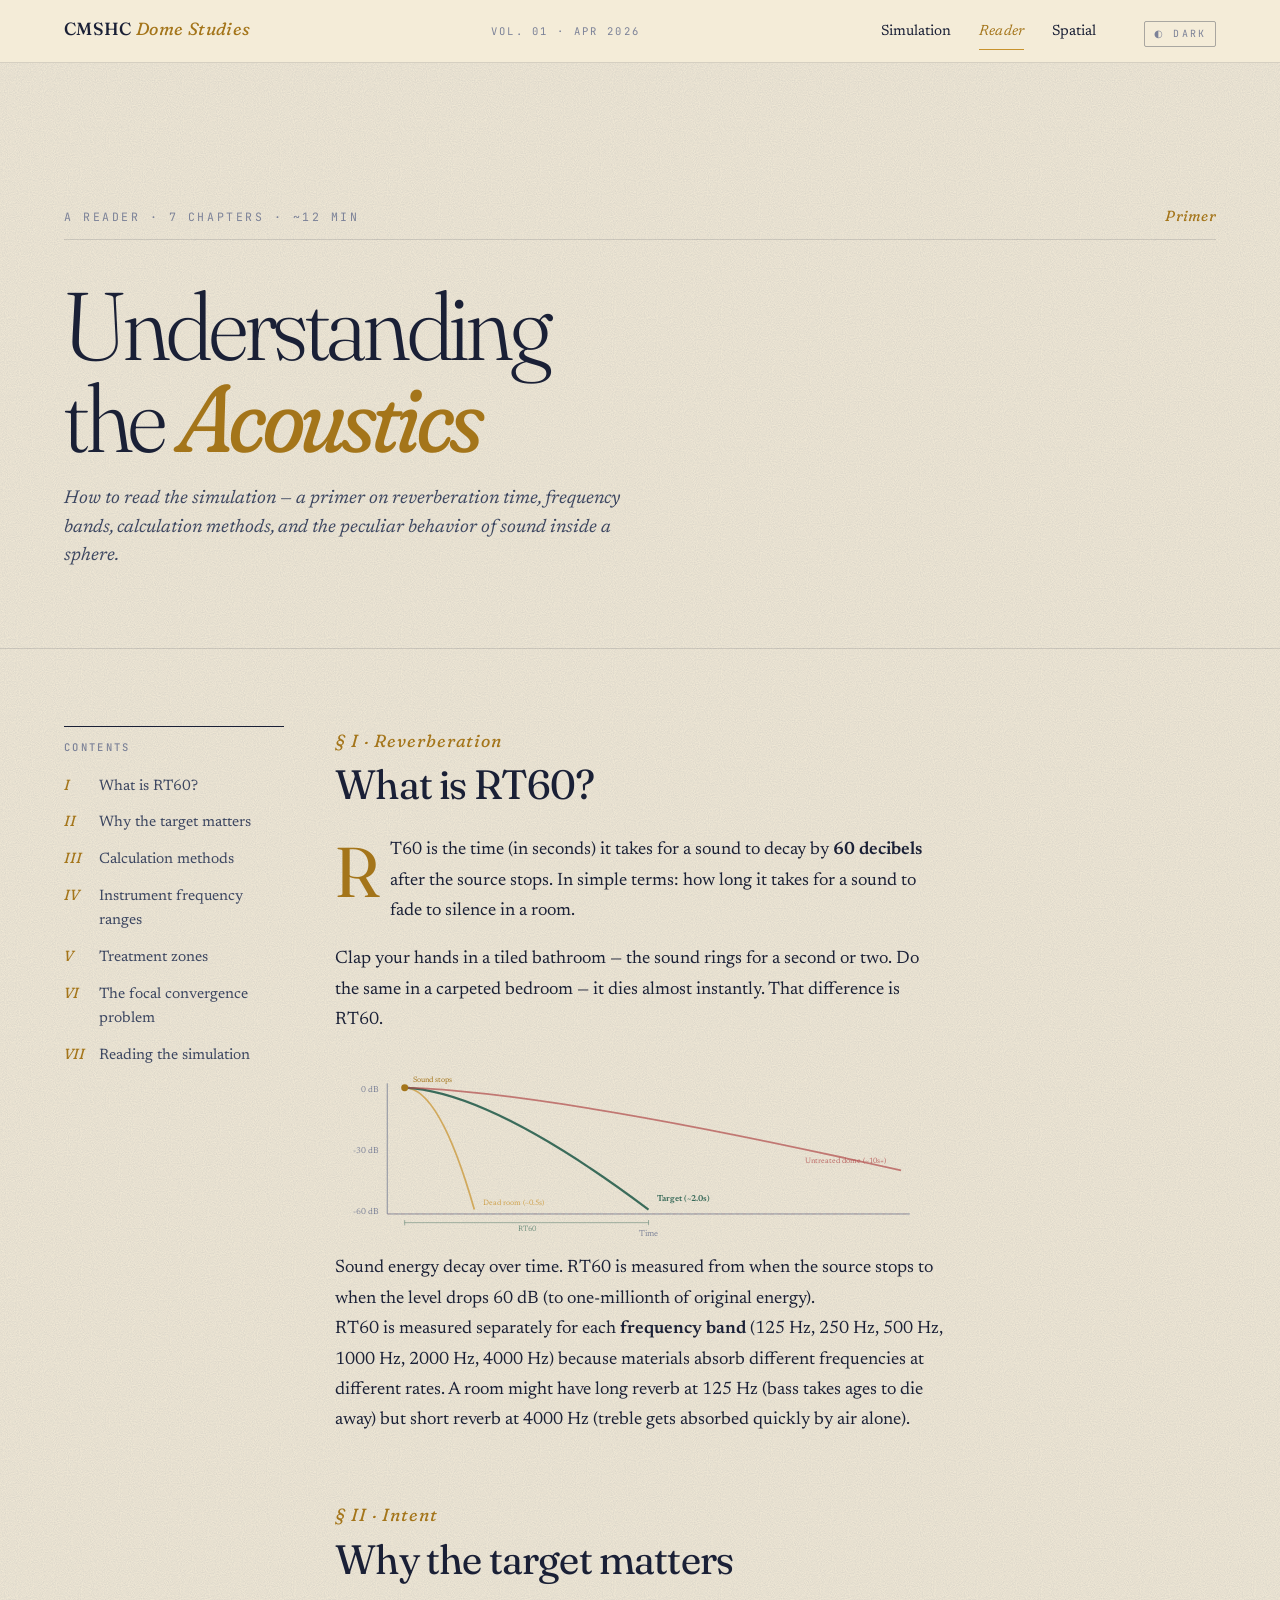
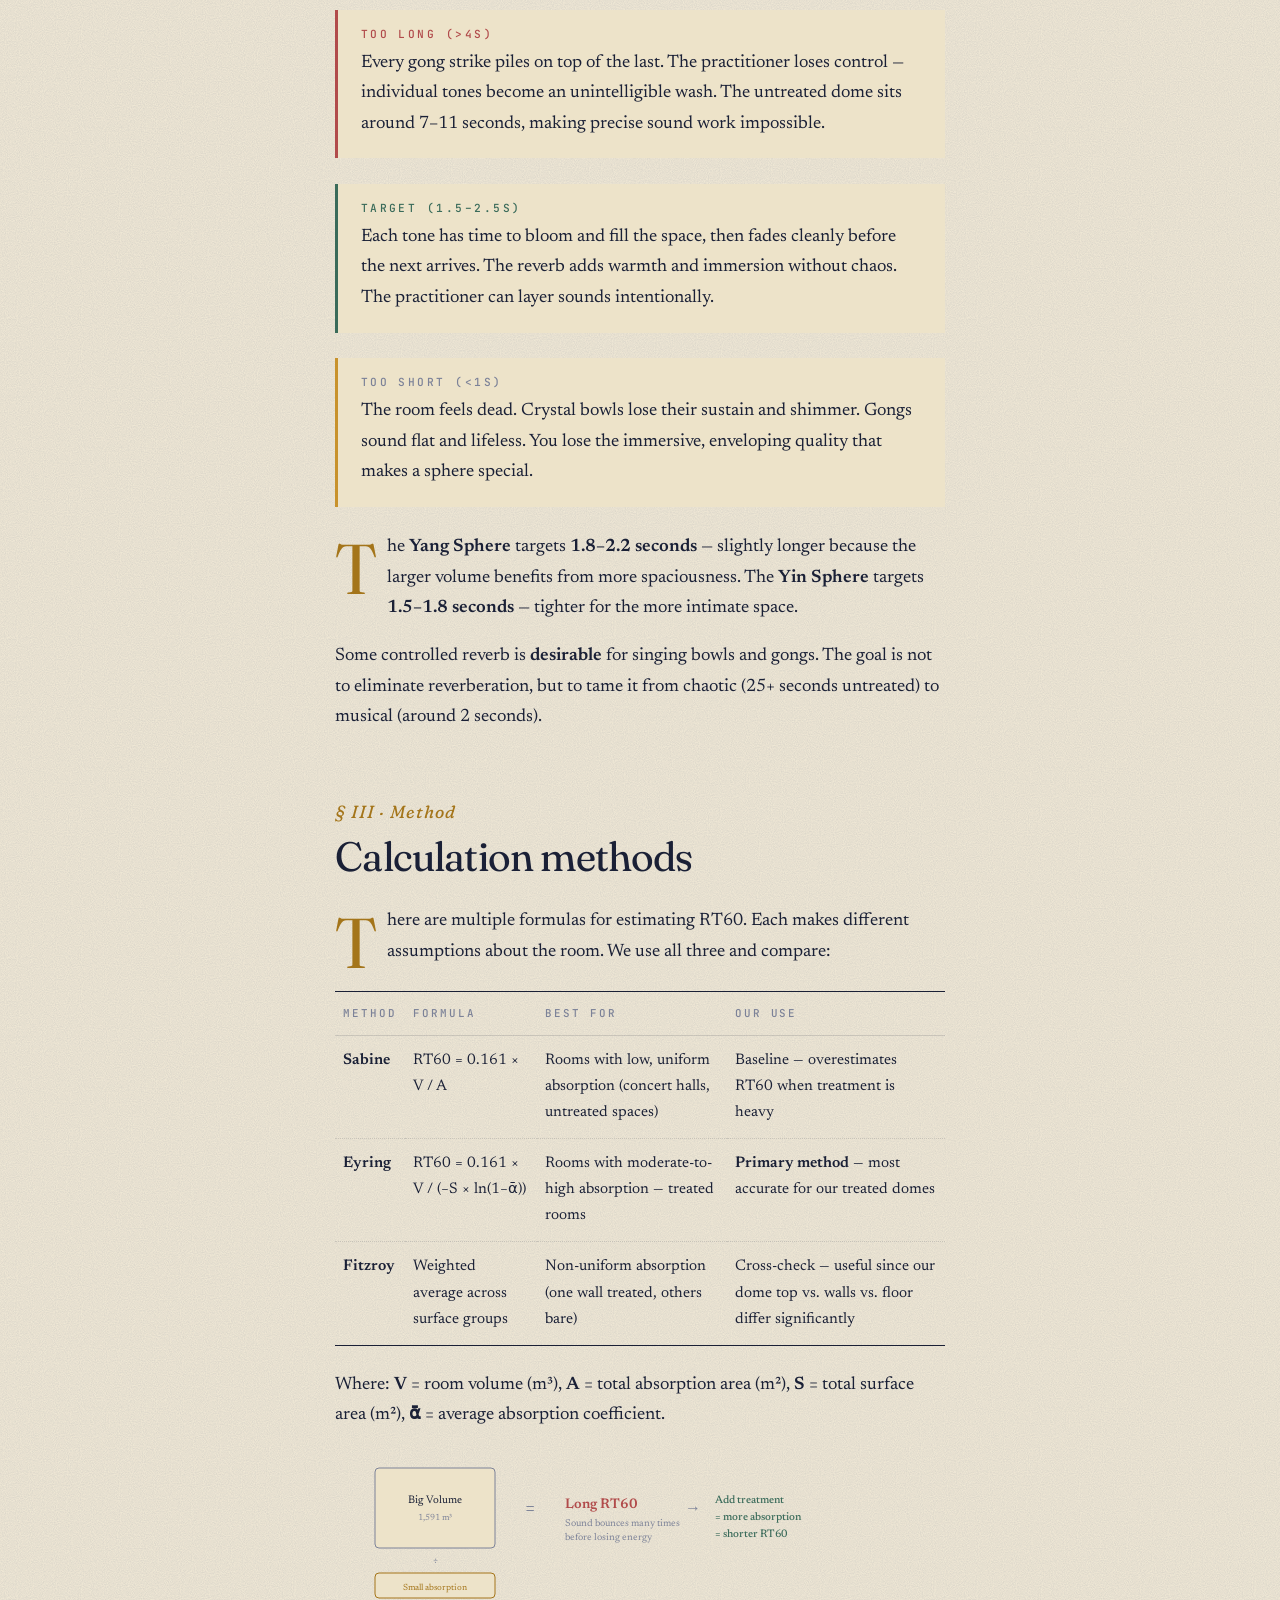
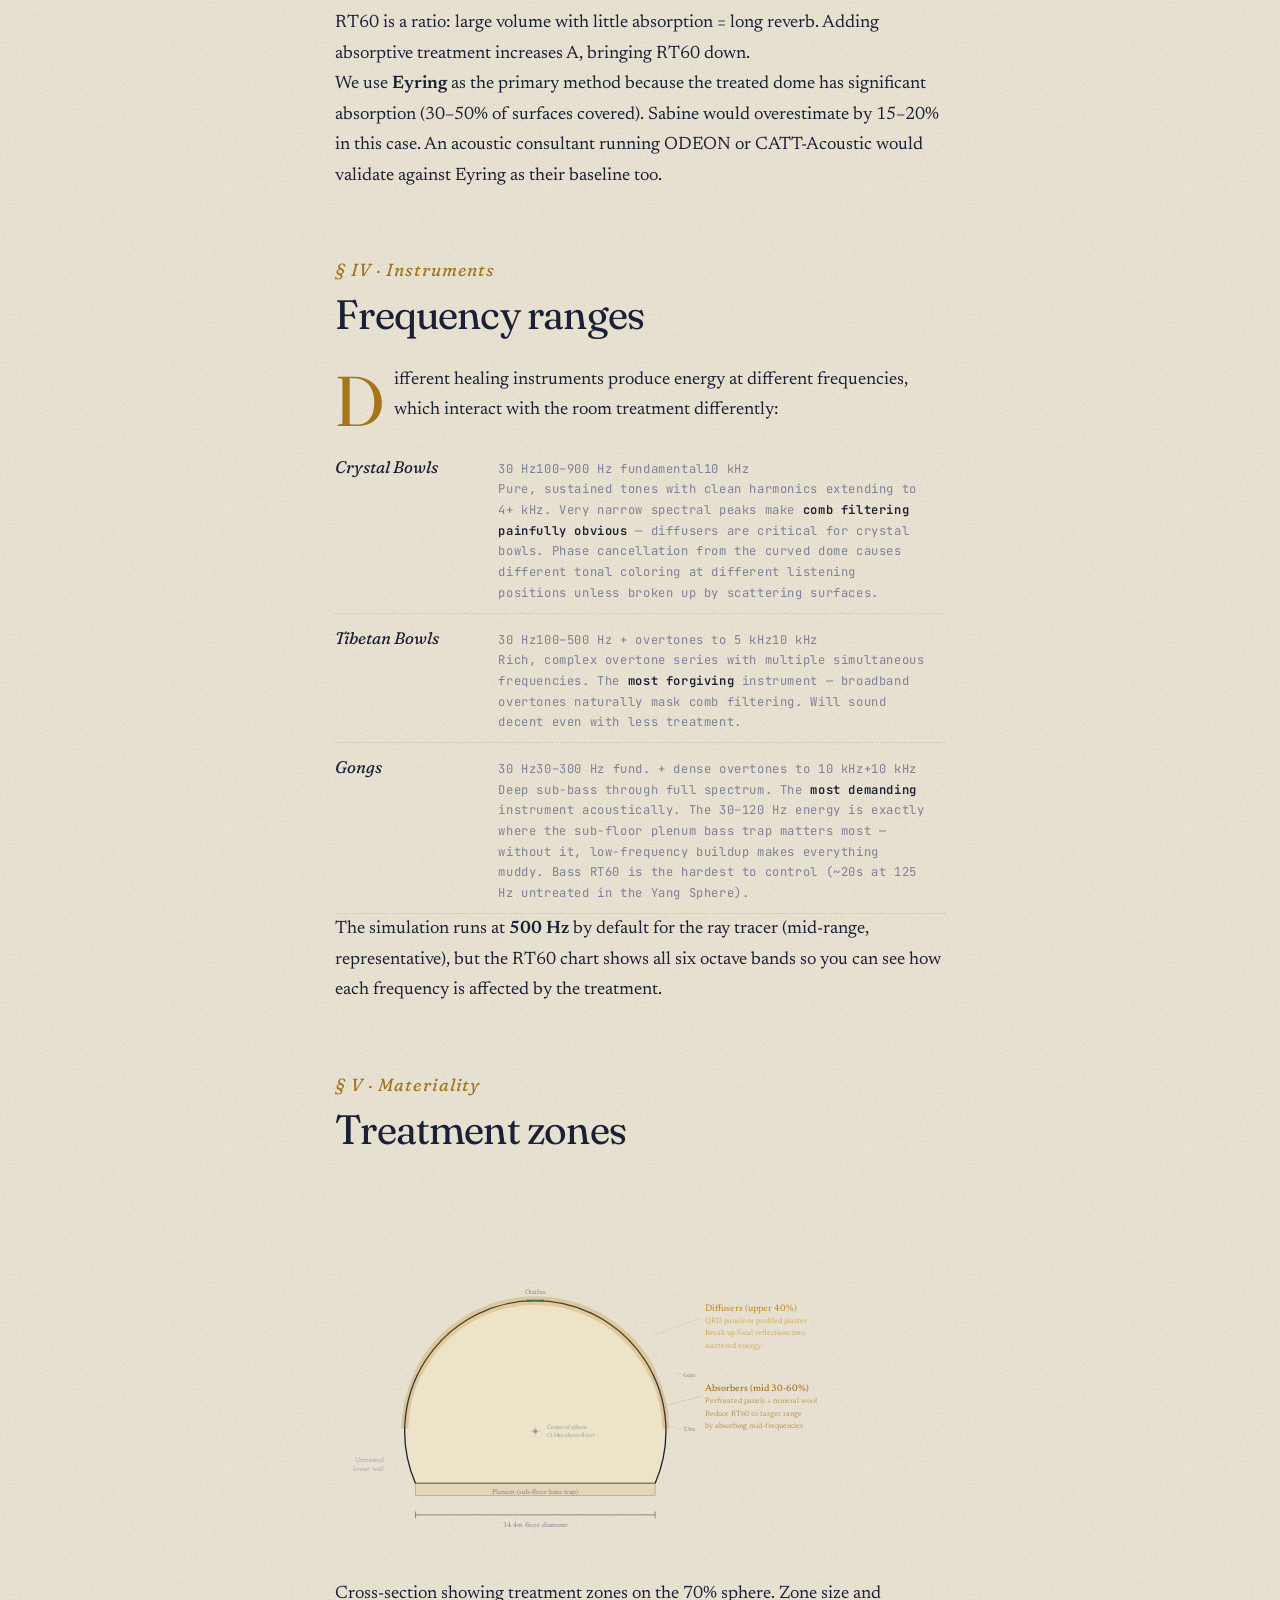
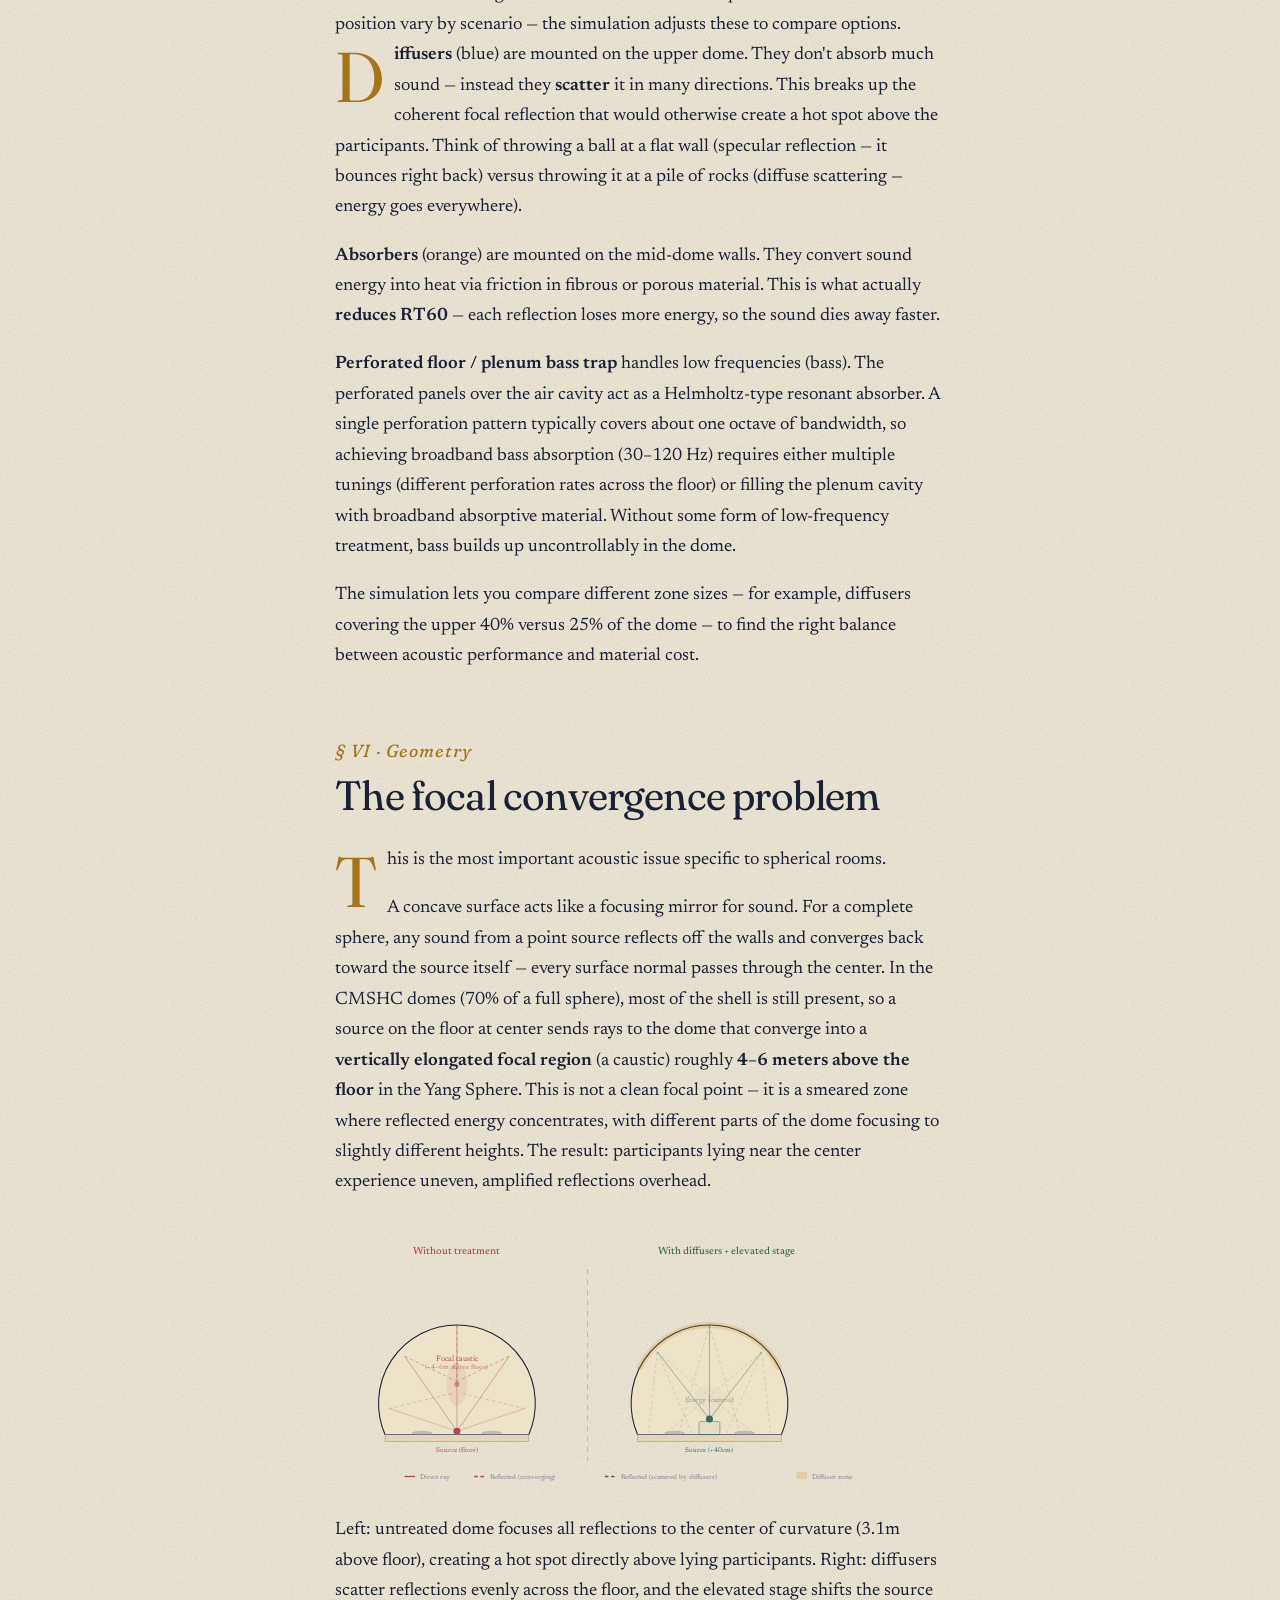
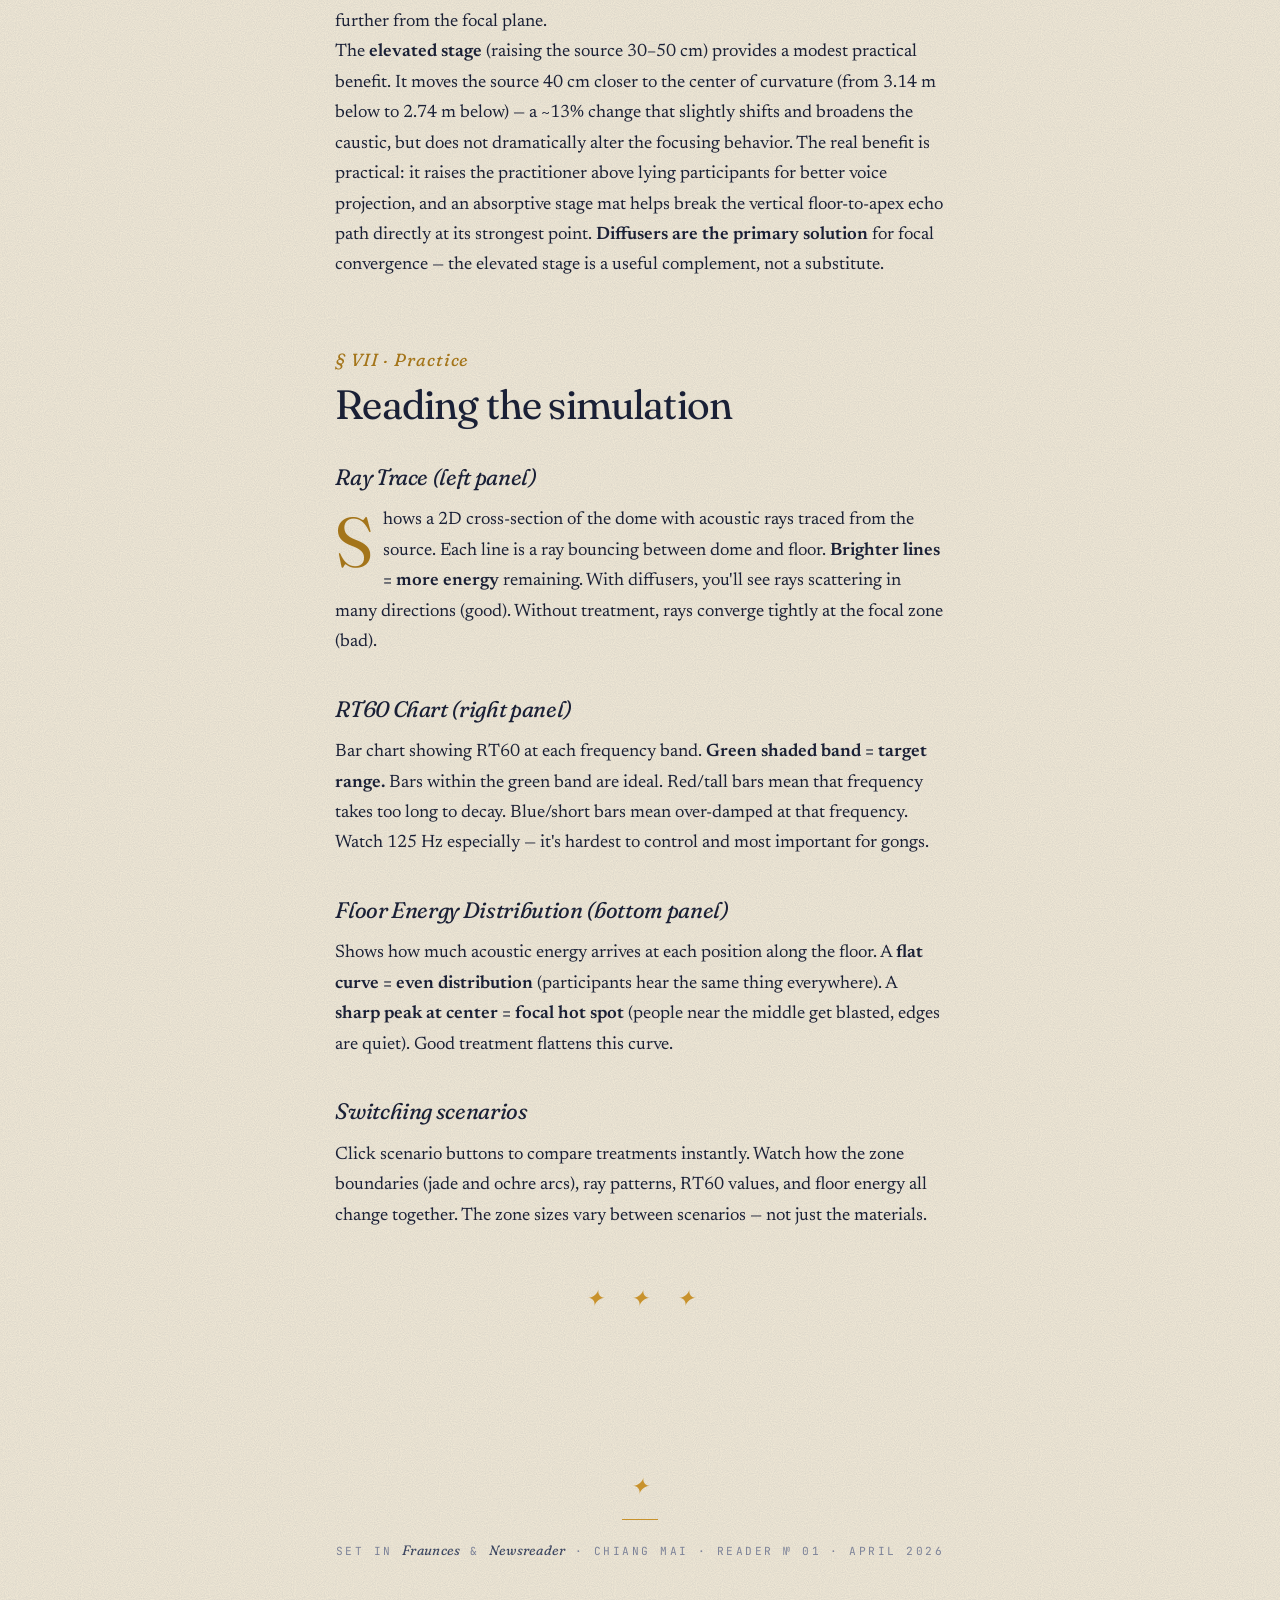
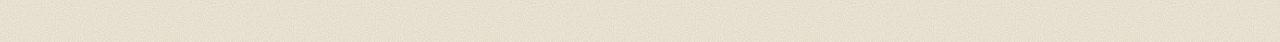
==== commit 36d59861: "Add dark theme with paper/midnight toggle - New [data-theme="dark"] override block: deep plum-ink bg" ====
--- a/learn.html
+++ b/learn.html
@@ -5,6 +5,7 @@
 <meta name="viewport" content="width=device-width, initial-scale=1.0">
 <title>Reader — Understanding the Acoustics · CMSHC Dome Studies</title>
 <link rel="stylesheet" href="styles.css">
+<script>try{var t=localStorage.getItem('cmshc-theme');if(t)document.documentElement.setAttribute('data-theme',t);}catch(e){}</script>
 </head>
 <body>
 
@@ -16,6 +17,7 @@
       <a href="index.html">Simulation</a>
       <a href="learn.html" class="is-active">Reader</a>
       <a href="viewer3d.html">Spatial</a>
+      <button class="theme-toggle" id="theme-toggle" aria-label="Toggle theme"><span class="theme-toggle__sun">◐ Dark</span><span class="theme-toggle__moon">◑ Light</span></button>
     </nav>
   </div>
 </header>
@@ -491,6 +493,12 @@
   entries.forEach(e => { if (e.isIntersecting) e.target.classList.add('is-visible'); });
 }, { threshold: 0.08 });
 document.querySelectorAll('.reveal').forEach(el => obs.observe(el));
+
+document.getElementById('theme-toggle').addEventListener('click', () => {
+  const next = document.documentElement.getAttribute('data-theme') === 'dark' ? 'light' : 'dark';
+  document.documentElement.setAttribute('data-theme', next);
+  try { localStorage.setItem('cmshc-theme', next); } catch (e) {}
+});
 </script>
 </body>
 </html>
--- a/styles.css
+++ b/styles.css
@@ -36,6 +36,47 @@
   --r-md: 4px;
 }
 
+/* ── Dark theme (midnight paper) ────────────────────────────────── */
+
+[data-theme="dark"] {
+  --paper:       #141321;
+  --paper-soft:  #1a1929;
+  --paper-deep:  #0e0d18;
+  --ink:         #f1e6c8;
+  --ink-soft:    #b8aa89;
+  --ink-mute:    #7a7159;
+  --rule:        rgba(241, 230, 200, 0.14);
+  --rule-strong: rgba(241, 230, 200, 0.34);
+
+  --ochre:       #e8b455;
+  --ochre-deep:  #f3cb6e;
+  --yang:        #e06a6a;
+  --yin:         #6dbca0;
+}
+
+[data-theme="dark"] body {
+  background-image: url("data:image/svg+xml;utf8,<svg xmlns='http://www.w3.org/2000/svg' width='320' height='320'><filter id='n'><feTurbulence type='fractalNoise' baseFrequency='0.92' numOctaves='2' seed='5'/><feColorMatrix values='0 0 0 0 0.95 0 0 0 0 0.88 0 0 0 0 0.72 0 0 0 0.06 0'/></filter><rect width='100%' height='100%' filter='url(%23n)'/></svg>");
+}
+
+[data-theme="dark"] ::selection { background: var(--ochre); color: var(--paper-deep); }
+
+/* Remap inline-SVG presentation colors (learn.html diagrams) to dark palette. */
+[data-theme="dark"] svg [stroke="#7c8298"],
+[data-theme="dark"] svg [fill="#7c8298"]   { stroke: var(--ink-mute); fill: var(--ink-mute); }
+[data-theme="dark"] svg [stroke="#1a2036"],
+[data-theme="dark"] svg [fill="#1a2036"]   { stroke: var(--ink); fill: var(--ink); }
+[data-theme="dark"] svg [stroke="#c8922c"],
+[data-theme="dark"] svg [fill="#c8922c"]   { stroke: var(--ochre); fill: var(--ochre); }
+[data-theme="dark"] svg [stroke="#a4751a"],
+[data-theme="dark"] svg [fill="#a4751a"]   { stroke: var(--ochre-deep); fill: var(--ochre-deep); }
+[data-theme="dark"] svg [stroke="#b14b4b"],
+[data-theme="dark"] svg [fill="#b14b4b"]   { stroke: var(--yang); fill: var(--yang); }
+[data-theme="dark"] svg [stroke="#3a6b5a"],
+[data-theme="dark"] svg [fill="#3a6b5a"]   { stroke: var(--yin); fill: var(--yin); }
+[data-theme="dark"] svg [fill="#ede3c9"]   { fill: var(--paper-soft); }
+[data-theme="dark"] svg [fill="#f4ecd8"]   { fill: var(--paper); }
+[data-theme="dark"] svg text                { fill: var(--ink); }
+
 /* ── Reset ───────────────────────────────────────────────────────── */
 
 *, *::before, *::after { box-sizing: border-box; margin: 0; padding: 0; }
@@ -142,6 +183,30 @@
   justify-self: end;
   align-items: baseline;
 }
+
+.theme-toggle {
+  margin-left: 1.25rem;
+  padding: 0.25rem 0.55rem;
+  font-family: var(--font-mono);
+  font-size: 0.62rem;
+  letter-spacing: 0.22em;
+  text-transform: uppercase;
+  color: var(--ink-mute);
+  border: 1px solid var(--rule-strong);
+  border-radius: var(--r-sm);
+  transition: color 0.2s, border-color 0.2s;
+  align-self: center;
+}
+
+.theme-toggle:hover {
+  color: var(--ochre-deep);
+  border-color: var(--ochre);
+}
+
+.theme-toggle__sun { display: inline; }
+.theme-toggle__moon { display: none; }
+[data-theme="dark"] .theme-toggle__sun { display: none; }
+[data-theme="dark"] .theme-toggle__moon { display: inline; }
 
 .masthead__nav a {
   color: var(--ink);
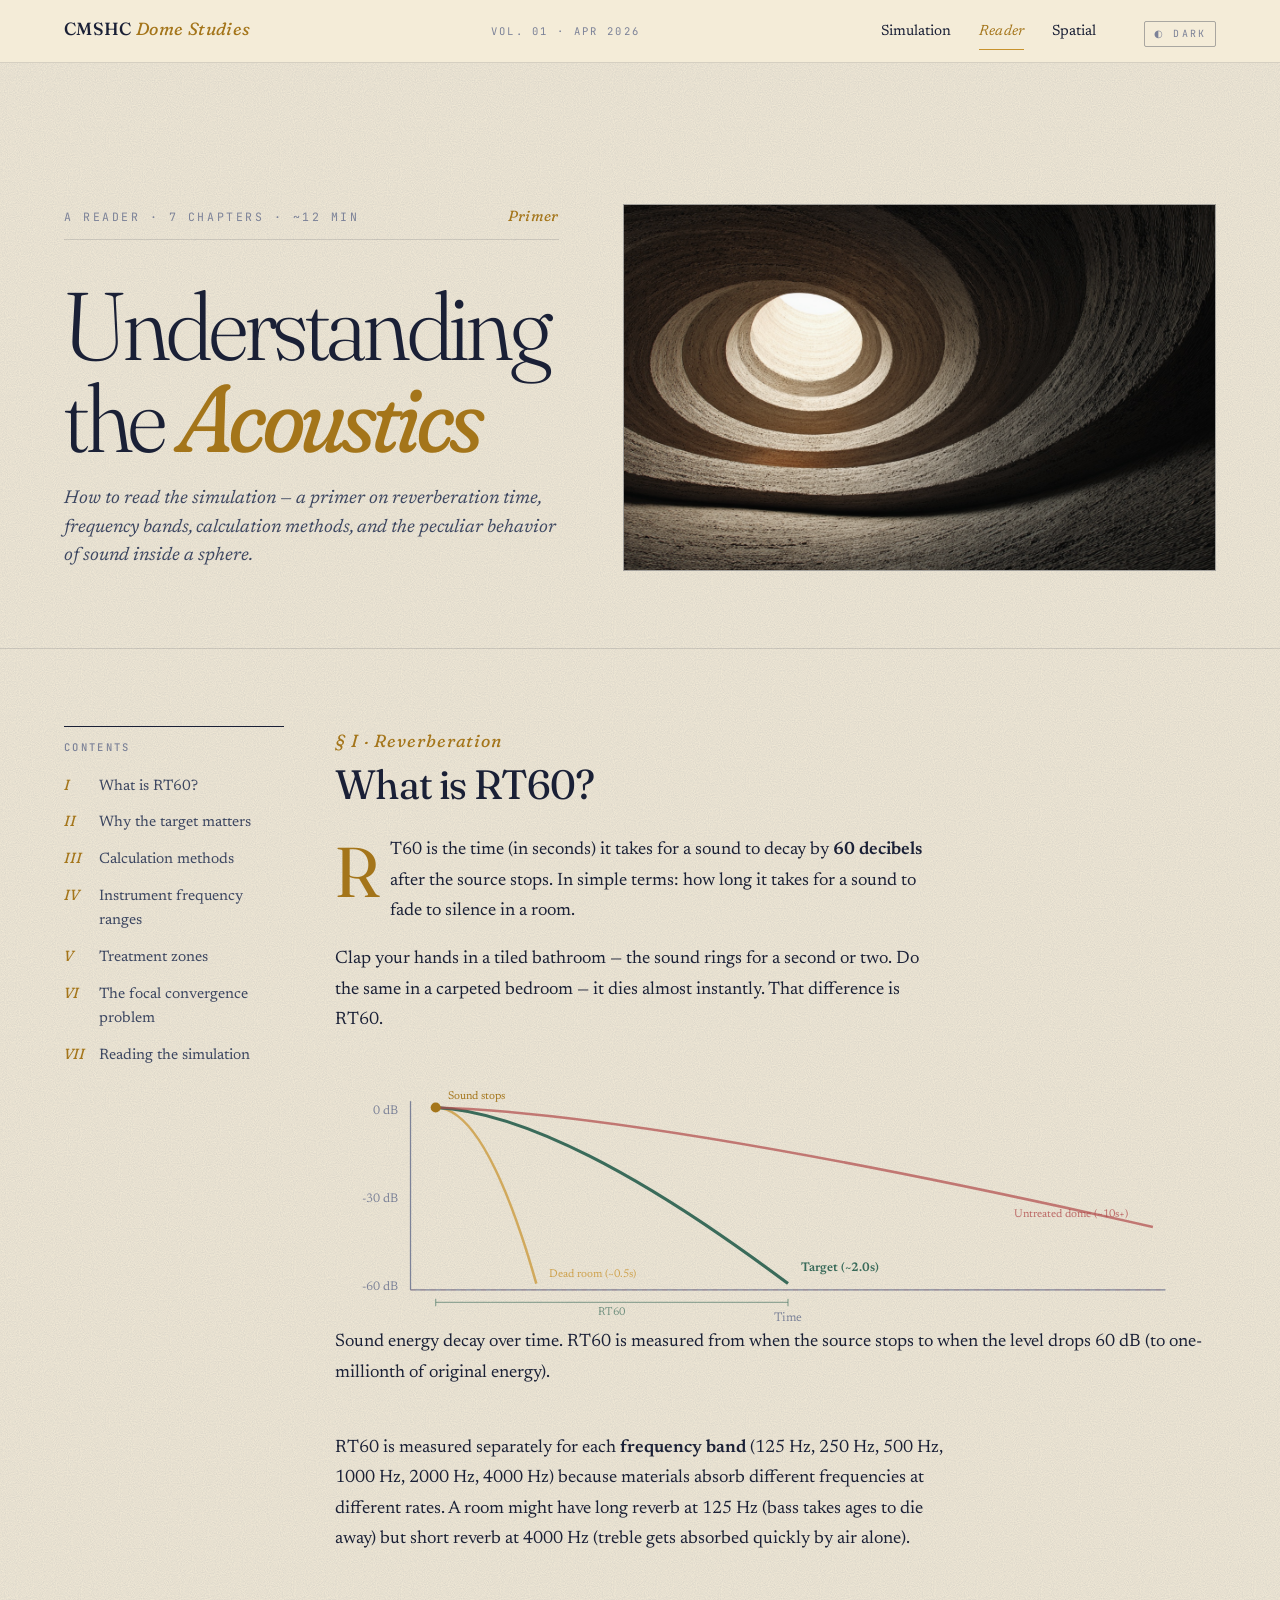
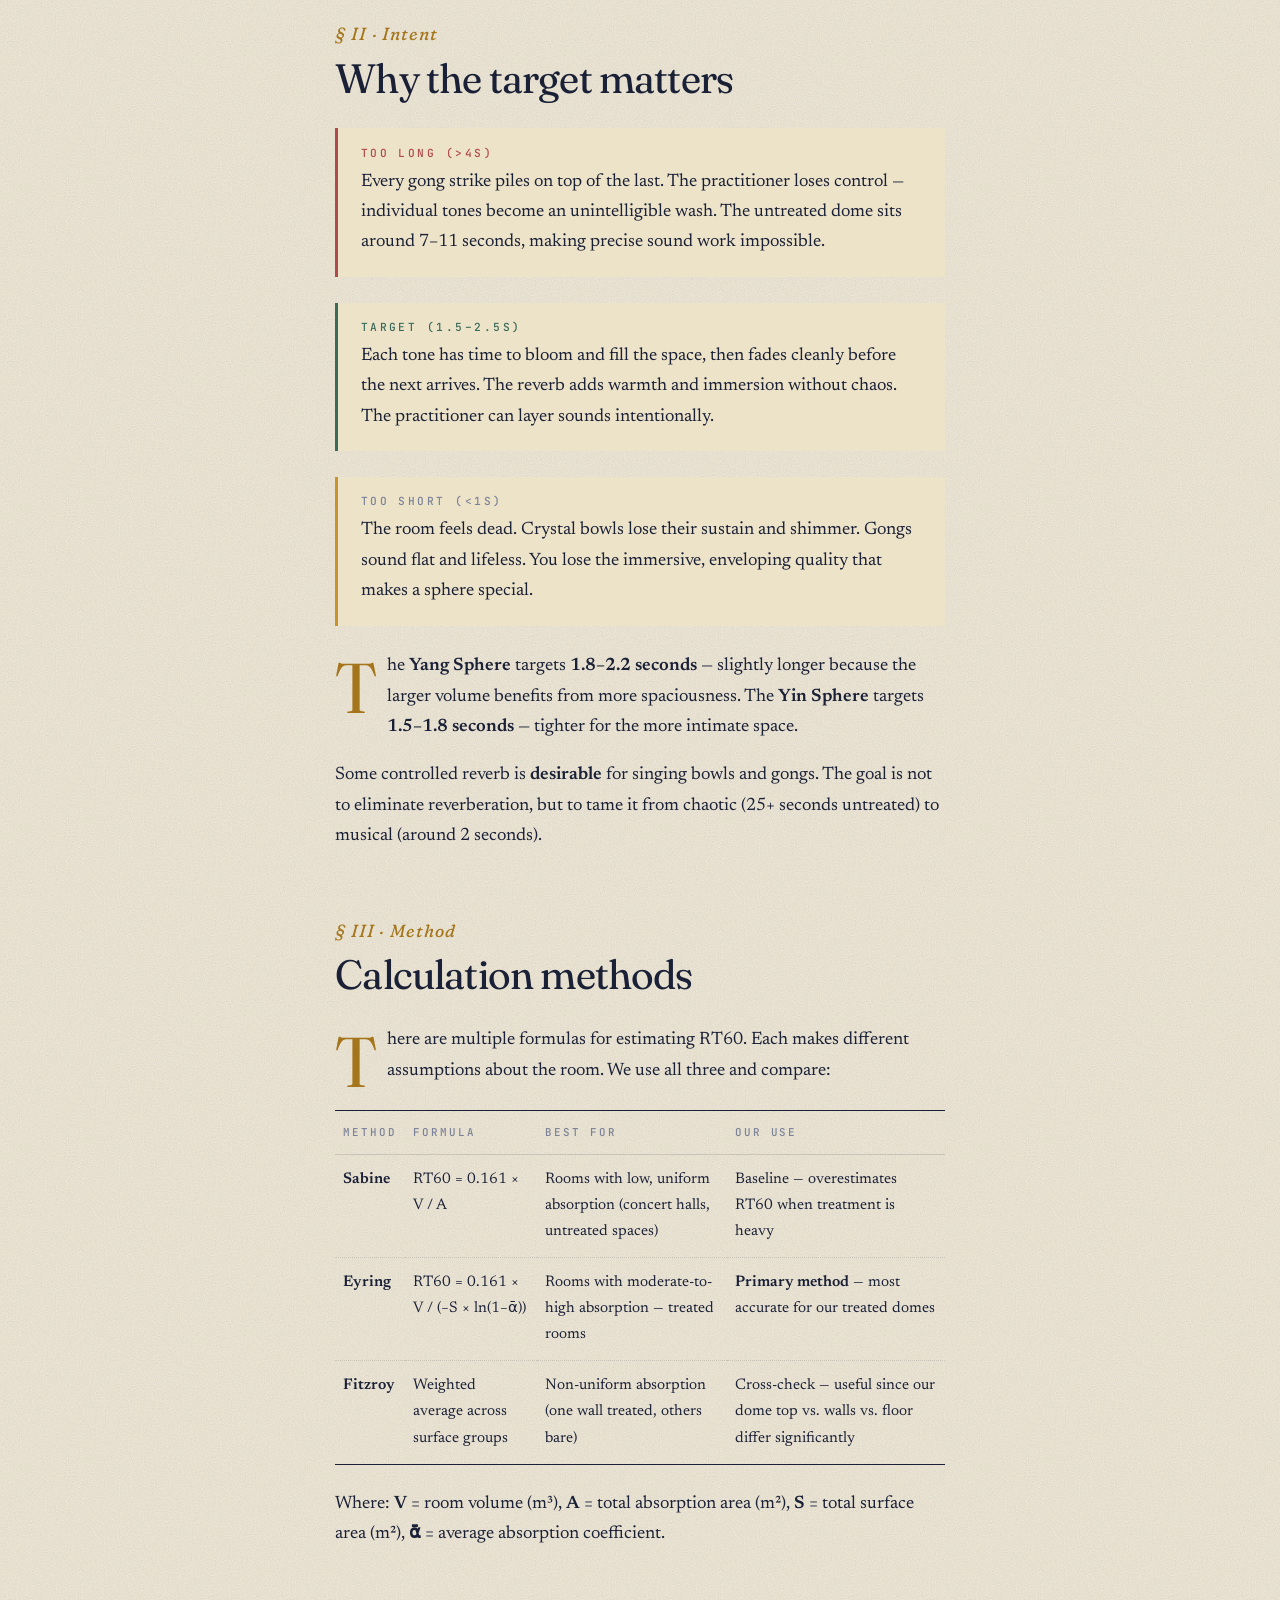
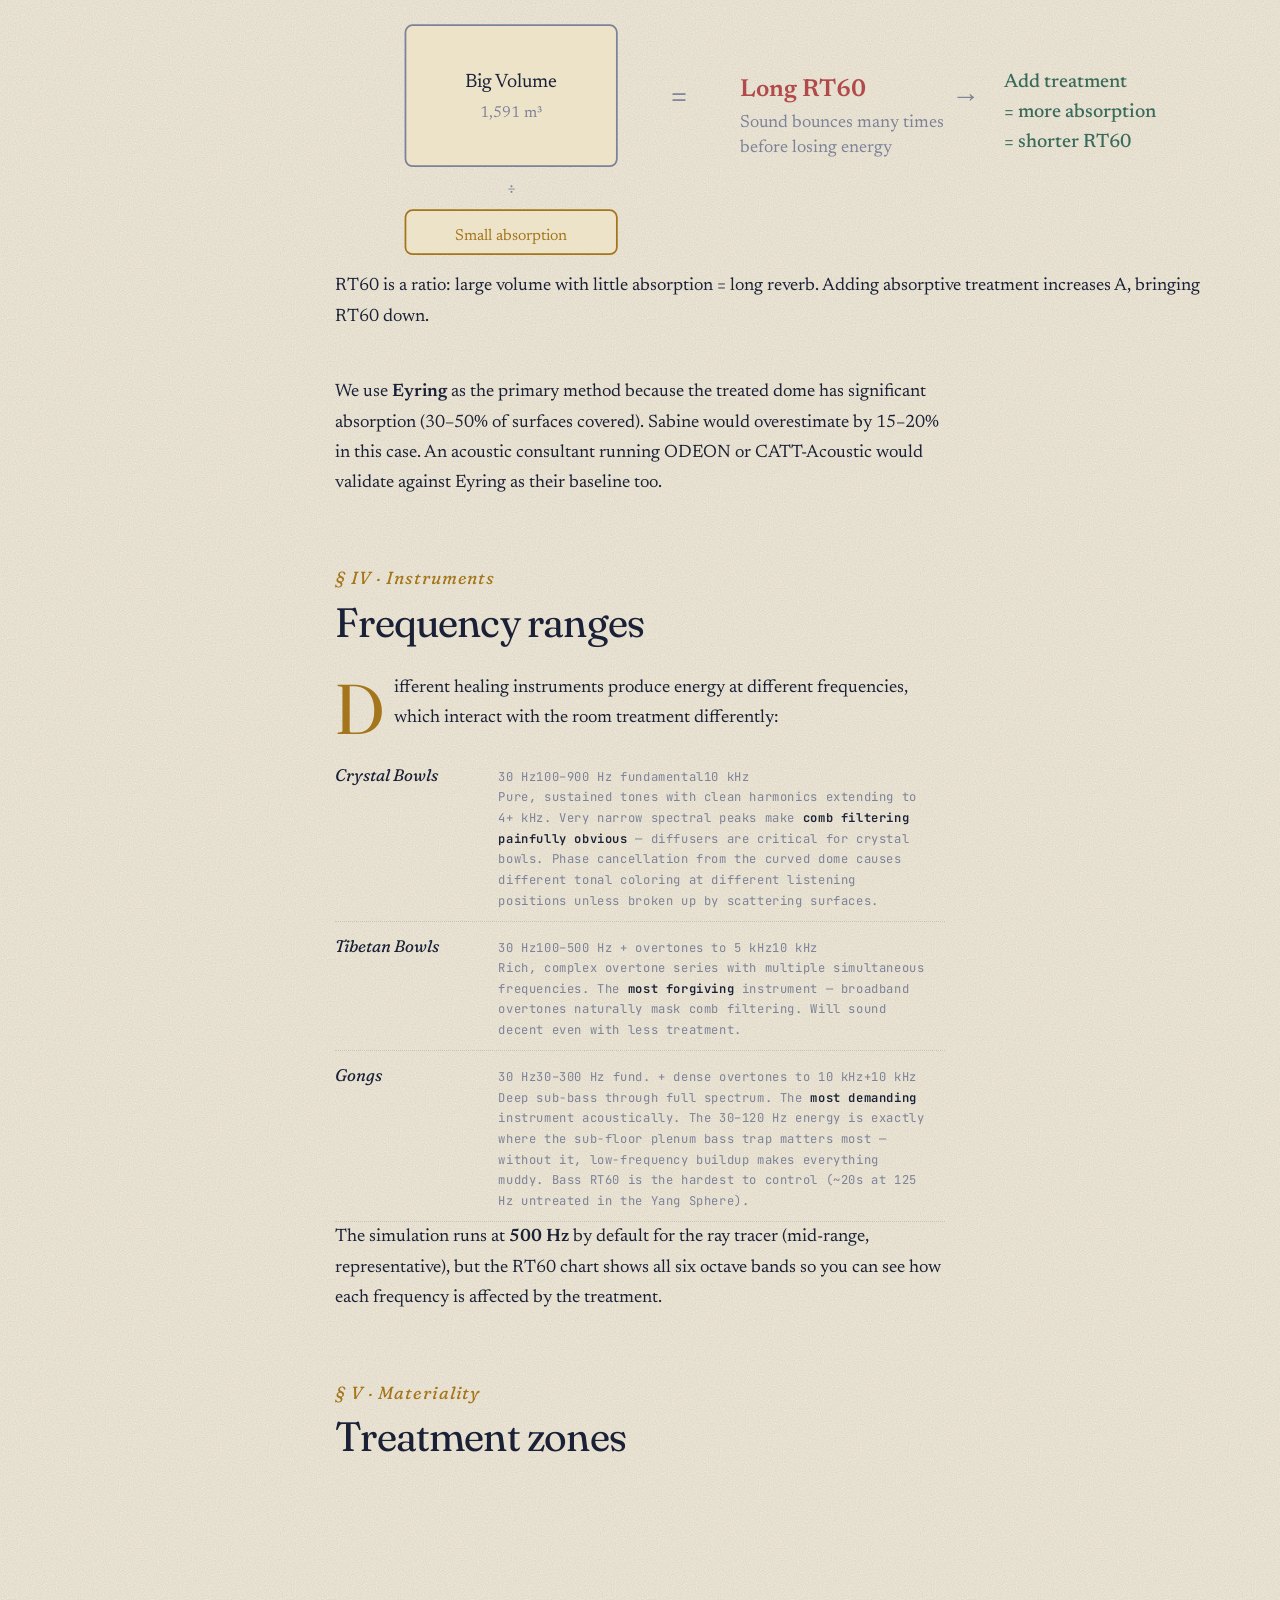
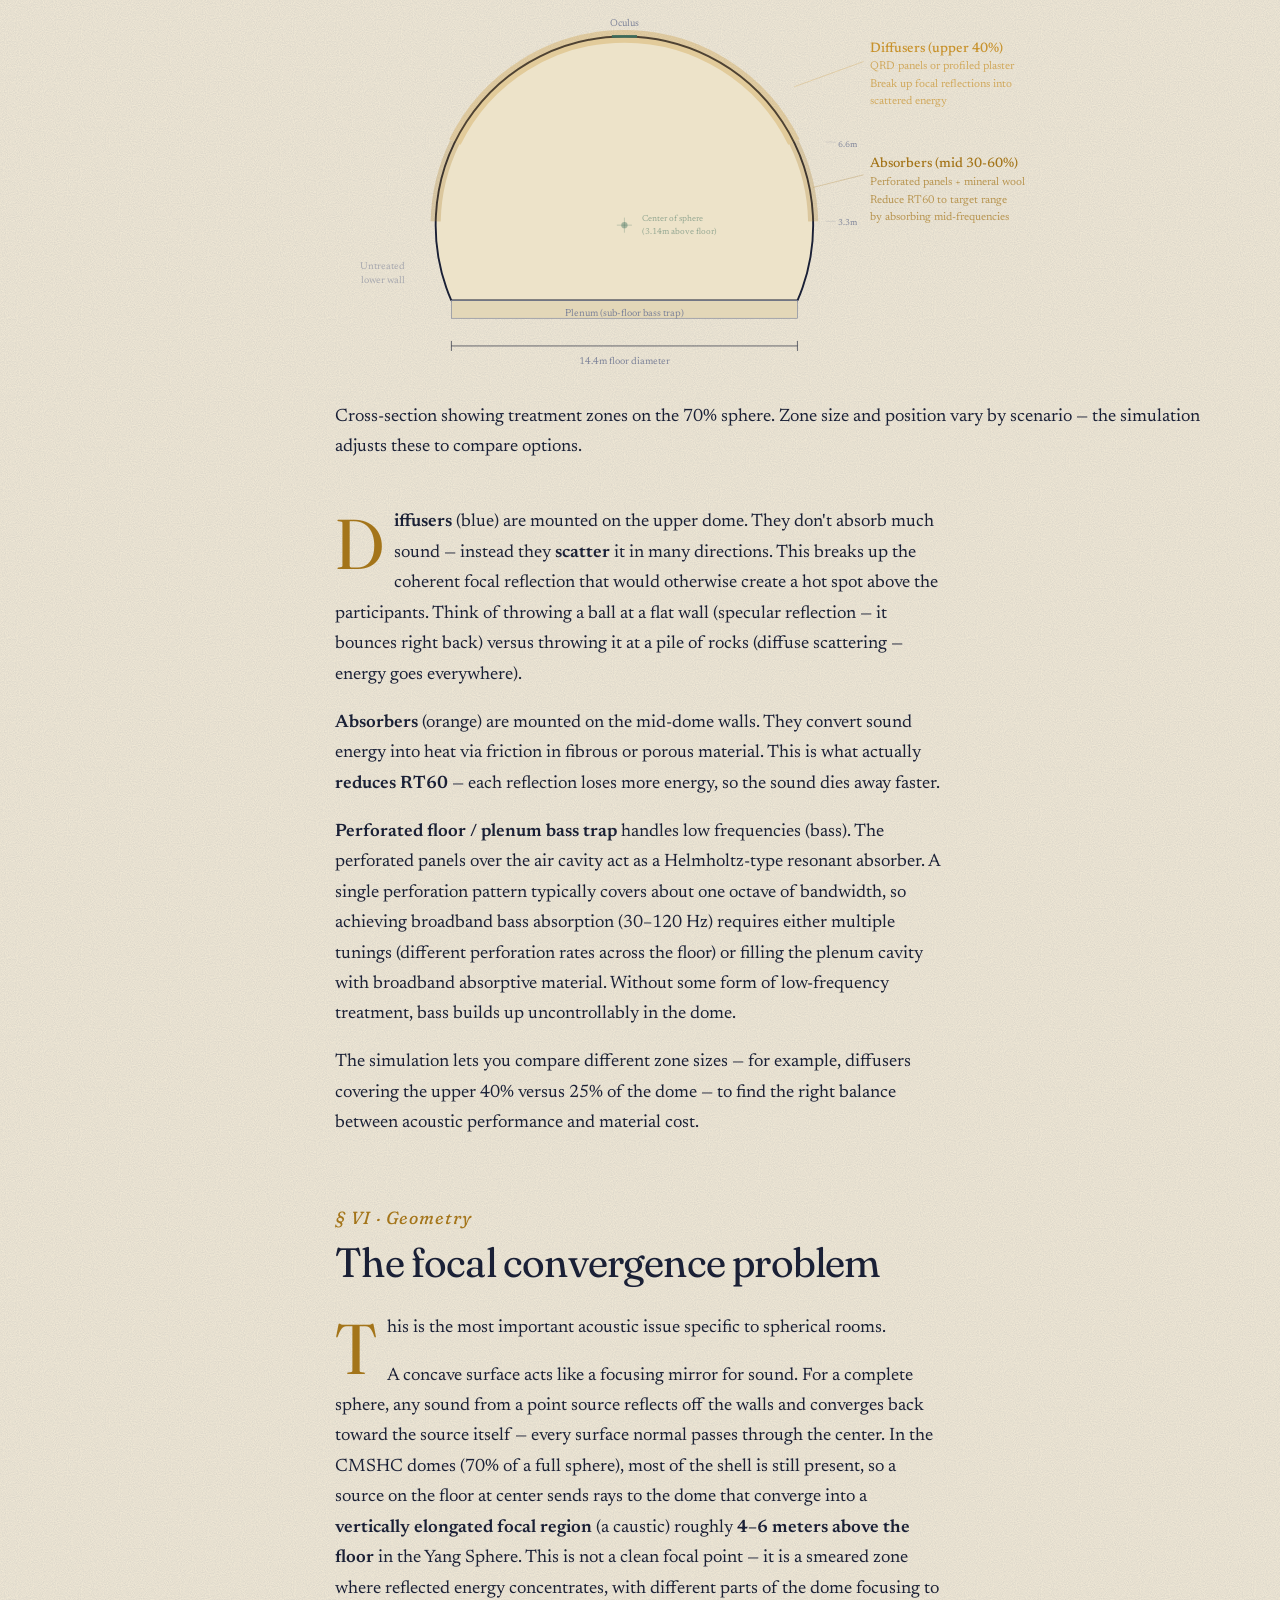
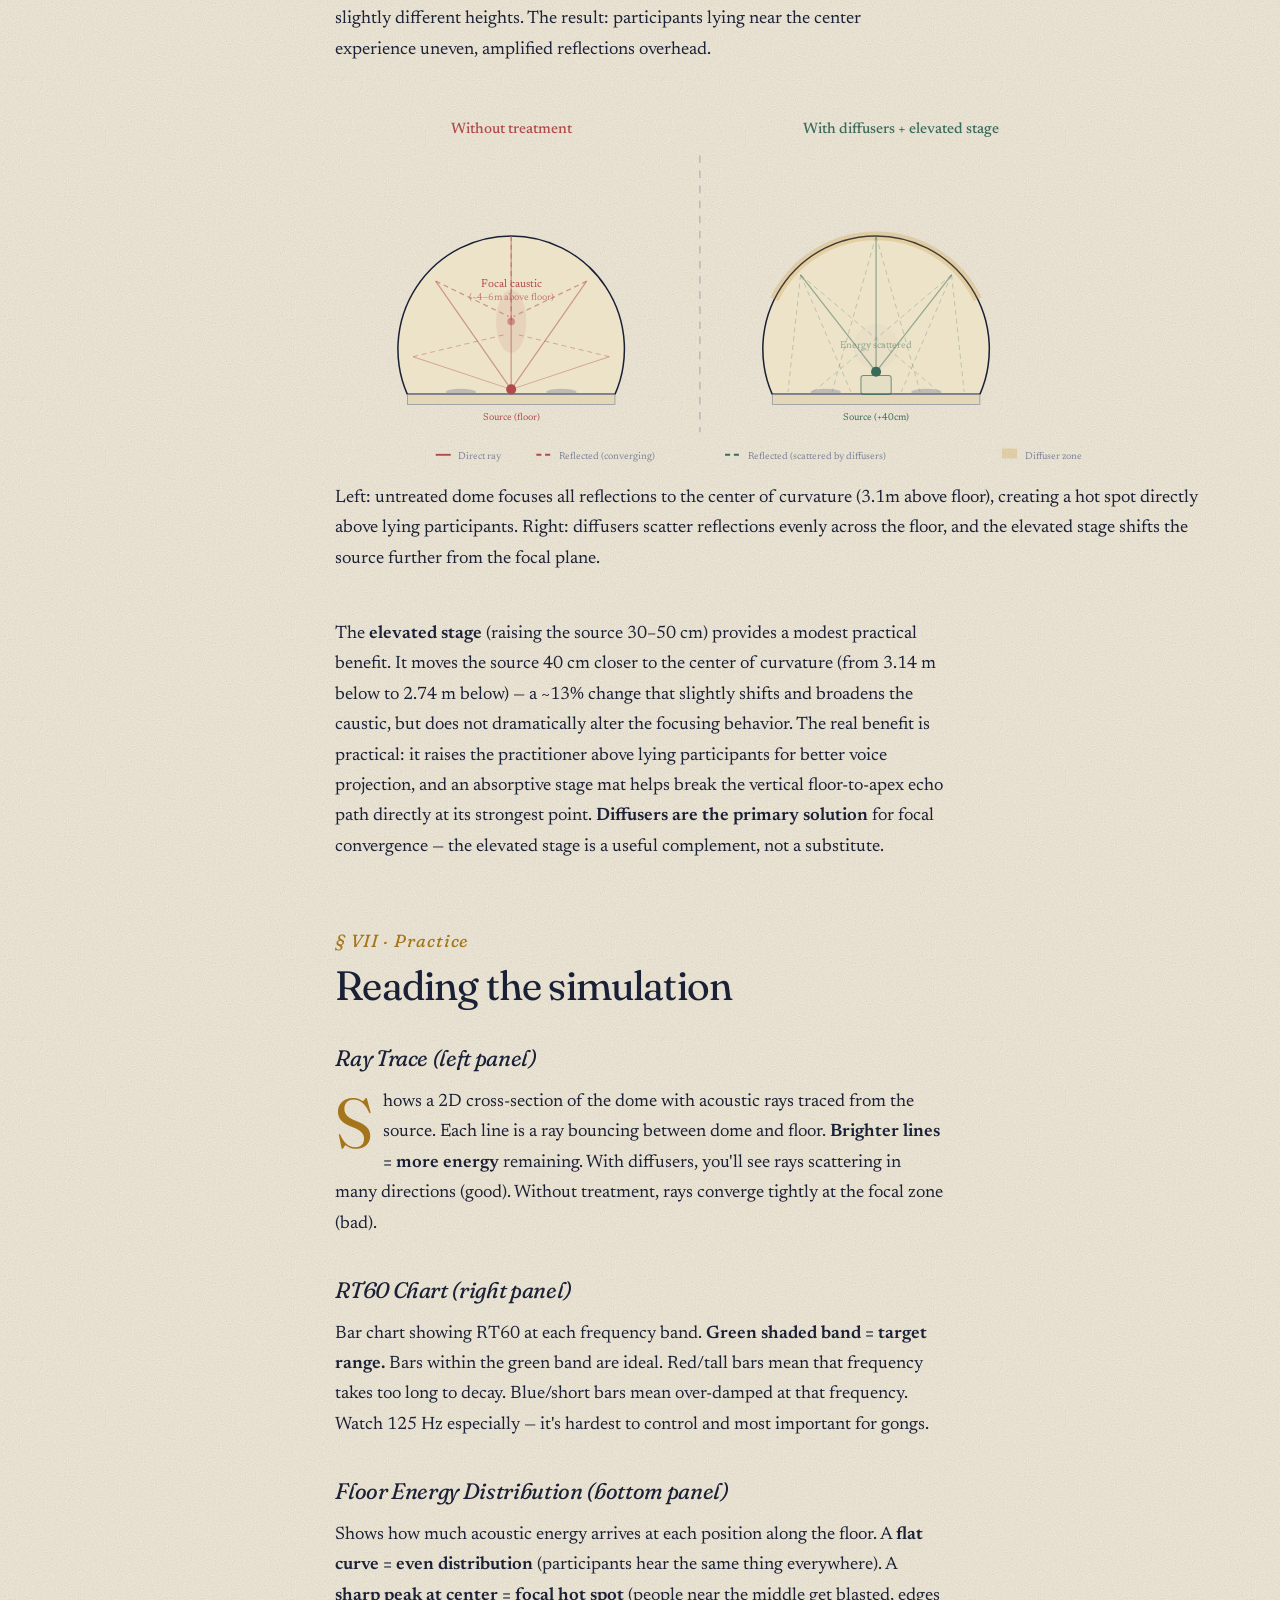
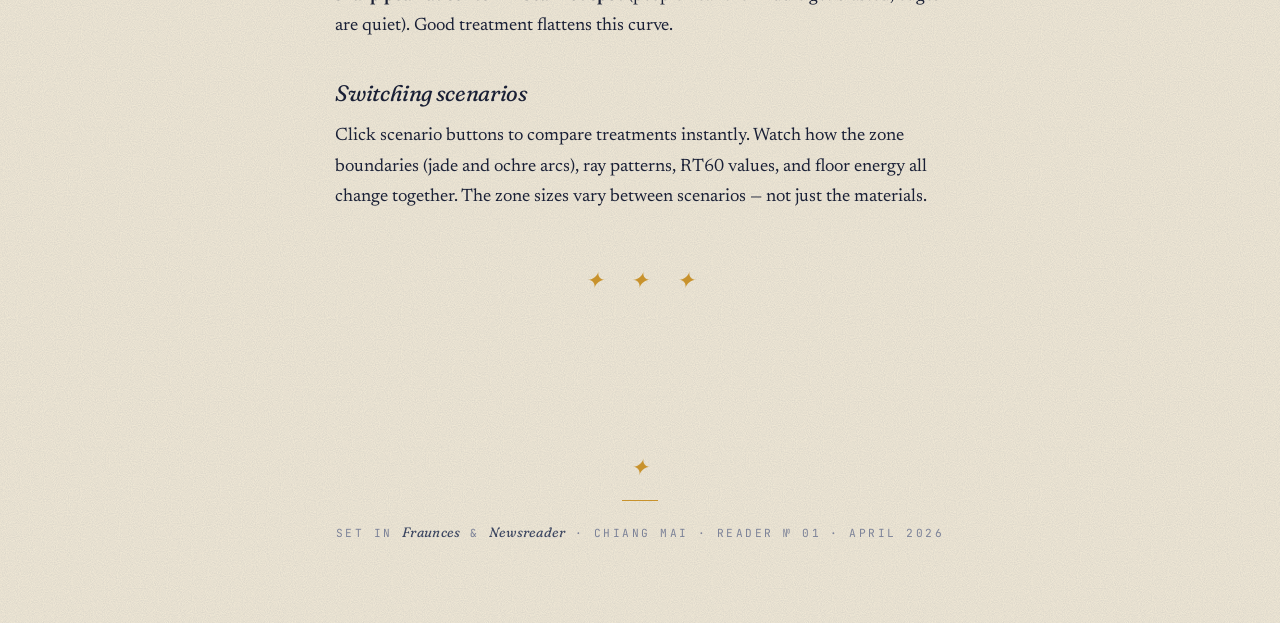
==== commit 43960528: "Add Midjourney hero imagery + SVG diagram readability fixes - Hero backdrop on index.html (twin dome" ====
--- a/learn.html
+++ b/learn.html
@@ -24,12 +24,15 @@
 
 <section class="reader-hero">
   <div class="reader-hero__grid">
-    <div class="reader-hero__issue">
-      <span>A Reader · 7 Chapters · ~12 min</span>
-      <em>Primer</em>
+    <div>
+      <div class="reader-hero__issue">
+        <span>A Reader · 7 Chapters · ~12 min</span>
+        <em>Primer</em>
+      </div>
+      <h1 class="reader-hero__title">Understanding<br>the <em>Acoustics</em></h1>
+      <p class="reader-hero__dek">How to read the simulation — a primer on reverberation time, frequency bands, calculation methods, and the peculiar behavior of sound inside a sphere.</p>
     </div>
-    <h1 class="reader-hero__title">Understanding<br>the <em>Acoustics</em></h1>
-    <p class="reader-hero__dek">How to read the simulation — a primer on reverberation time, frequency bands, calculation methods, and the peculiar behavior of sound inside a sphere.</p>
+    <img class="reader-hero__plate" src="img/oculus.jpg" alt="" aria-hidden="true">
   </div>
 </section>
 
--- a/styles.css
+++ b/styles.css
@@ -60,22 +60,24 @@
 
 [data-theme="dark"] ::selection { background: var(--ochre); color: var(--paper-deep); }
 
-/* Remap inline-SVG presentation colors (learn.html diagrams) to dark palette. */
-[data-theme="dark"] svg [stroke="#7c8298"],
-[data-theme="dark"] svg [fill="#7c8298"]   { stroke: var(--ink-mute); fill: var(--ink-mute); }
-[data-theme="dark"] svg [stroke="#1a2036"],
-[data-theme="dark"] svg [fill="#1a2036"]   { stroke: var(--ink); fill: var(--ink); }
-[data-theme="dark"] svg [stroke="#c8922c"],
-[data-theme="dark"] svg [fill="#c8922c"]   { stroke: var(--ochre); fill: var(--ochre); }
-[data-theme="dark"] svg [stroke="#a4751a"],
-[data-theme="dark"] svg [fill="#a4751a"]   { stroke: var(--ochre-deep); fill: var(--ochre-deep); }
-[data-theme="dark"] svg [stroke="#b14b4b"],
-[data-theme="dark"] svg [fill="#b14b4b"]   { stroke: var(--yang); fill: var(--yang); }
-[data-theme="dark"] svg [stroke="#3a6b5a"],
-[data-theme="dark"] svg [fill="#3a6b5a"]   { stroke: var(--yin); fill: var(--yin); }
+/* Remap inline-SVG presentation colors (learn.html diagrams) to dark palette.
+   Fill and stroke must be split — a path with fill="none" stroke="X" must NOT
+   have its fill overridden, or hollow curves render as filled blobs. */
+[data-theme="dark"] svg [stroke="#7c8298"] { stroke: var(--ink-mute); }
+[data-theme="dark"] svg [fill="#7c8298"]   { fill: var(--ink-mute); }
+[data-theme="dark"] svg [stroke="#1a2036"] { stroke: var(--ink); }
+[data-theme="dark"] svg [fill="#1a2036"]   { fill: var(--ink); }
+[data-theme="dark"] svg [stroke="#c8922c"] { stroke: var(--ochre); }
+[data-theme="dark"] svg [fill="#c8922c"]   { fill: var(--ochre); }
+[data-theme="dark"] svg [stroke="#a4751a"] { stroke: var(--ochre-deep); }
+[data-theme="dark"] svg [fill="#a4751a"]   { fill: var(--ochre-deep); }
+[data-theme="dark"] svg [stroke="#b14b4b"] { stroke: var(--yang); }
+[data-theme="dark"] svg [fill="#b14b4b"]   { fill: var(--yang); }
+[data-theme="dark"] svg [stroke="#3a6b5a"] { stroke: var(--yin); }
+[data-theme="dark"] svg [fill="#3a6b5a"]   { fill: var(--yin); }
 [data-theme="dark"] svg [fill="#ede3c9"]   { fill: var(--paper-soft); }
 [data-theme="dark"] svg [fill="#f4ecd8"]   { fill: var(--paper); }
-[data-theme="dark"] svg text                { fill: var(--ink); }
+[data-theme="dark"] svg text               { fill: var(--ink); }
 
 /* ── Reset ───────────────────────────────────────────────────────── */
 
@@ -247,25 +249,54 @@
   padding: clamp(4rem, 10vw, 8rem) 0 clamp(3rem, 7vw, 5rem);
   position: relative;
   overflow: hidden;
+  isolation: isolate;
+}
+
+.hero__backdrop {
+  position: absolute;
+  inset: 0;
+  width: 100%;
+  height: 100%;
+  object-fit: cover;
+  object-position: 70% 55%;
+  z-index: -2;
+  opacity: 0.42;
+  filter: saturate(0.55) contrast(0.92) sepia(0.12);
 }
 
 .hero::before {
-  /* concentric rings — acoustic echo motif, drawn as a radial gradient for robustness */
+  /* Legibility wash: keeps both the left text column and the right aside readable. */
   content: '';
   position: absolute;
-  top: 50%; right: -14rem;
-  width: 38rem; height: 38rem;
-  transform: translateY(-50%);
-  border-radius: 50%;
+  inset: 0;
+  z-index: -1;
   background:
-    radial-gradient(circle,
-      transparent 0,
-      transparent calc(33% - 1px), var(--rule) 33%, var(--rule) calc(33% + 1px), transparent calc(33% + 2px),
-      transparent calc(55% - 1px), var(--rule) 55%, var(--rule) calc(55% + 1px), transparent calc(55% + 2px),
-      transparent calc(78% - 1px), var(--rule) 78%, var(--rule) calc(78% + 1px), transparent calc(78% + 2px),
-      transparent calc(100% - 1px), var(--rule) 100%);
+    linear-gradient(
+      to right,
+      color-mix(in srgb, var(--paper) 96%, transparent) 0%,
+      color-mix(in srgb, var(--paper) 78%, transparent) 32%,
+      color-mix(in srgb, var(--paper) 36%, transparent) 60%,
+      color-mix(in srgb, var(--paper) 72%, transparent) 88%,
+      var(--paper) 100%
+    );
   pointer-events: none;
-  opacity: 0.8;
+}
+
+[data-theme="dark"] .hero__backdrop {
+  opacity: 0.68;
+  filter: saturate(0.8) brightness(0.82);
+}
+
+[data-theme="dark"] .hero::before {
+  background:
+    linear-gradient(
+      to right,
+      color-mix(in srgb, var(--paper) 94%, transparent) 0%,
+      color-mix(in srgb, var(--paper) 62%, transparent) 32%,
+      color-mix(in srgb, var(--paper) 18%, transparent) 60%,
+      color-mix(in srgb, var(--paper) 55%, transparent) 88%,
+      var(--paper) 100%
+    );
 }
 
 .hero__grid {
@@ -683,7 +714,23 @@
   max-width: var(--page-max);
   margin: 0 auto;
   padding: 0 var(--page-pad);
-}
+  display: grid;
+  grid-template-columns: minmax(0, 1fr) minmax(0, 1.2fr);
+  gap: clamp(2rem, 5vw, 4.5rem);
+  align-items: end;
+}
+
+.reader-hero__plate {
+  width: 100%;
+  aspect-ratio: 16 / 9;
+  object-fit: cover;
+  object-position: center 35%;
+  filter: saturate(0.8) contrast(0.96);
+  border: 1px solid var(--rule-strong);
+  align-self: stretch;
+}
+
+[data-theme="dark"] .reader-hero__plate { filter: saturate(0.7) brightness(0.82); }
 
 .reader-hero__issue {
   display: grid;
@@ -804,6 +851,20 @@
   font-size: 1.12rem;
   line-height: 1.7;
   color: var(--ink);
+}
+
+/* Diagrams bleed beyond the 62ch reading column into the empty right rail,
+   giving SVG text room to render at a legible size. */
+.diagram {
+  margin: 2.5rem 0 2.8rem;
+  margin-right: calc(-220px - clamp(2rem, 4vw, 4rem));
+}
+
+.diagram svg {
+  width: 100%;
+  height: auto;
+  max-width: none;
+  display: block;
 }
 
 .reader__chapter { margin-top: 4rem; }
@@ -1031,6 +1092,18 @@
 
 .viewer__sidenote .section-marker { margin-bottom: 0.2rem; }
 
+.viewer__sidenote-plate {
+  width: 100%;
+  aspect-ratio: 2 / 3;
+  object-fit: cover;
+  object-position: center;
+  filter: saturate(0.85) contrast(0.95);
+  border: 1px solid var(--rule-strong);
+  margin-bottom: 0.25rem;
+}
+
+[data-theme="dark"] .viewer__sidenote-plate { filter: saturate(0.75) brightness(0.82); }
+
 .viewer__title {
   font-family: var(--font-display);
   font-size: clamp(1.8rem, 2.8vw, 2.4rem);
@@ -1184,7 +1257,9 @@
 @media (max-width: 960px) {
   .masthead__grid { grid-template-columns: auto 1fr; gap: 1rem; }
   .masthead__issue { display: none; }
-  .masthead__nav { gap: 1rem; font-size: 0.85rem; }
+  .masthead__nav { gap: 0.75rem; font-size: 0.8rem; flex-wrap: wrap; justify-content: flex-end; }
+  .theme-toggle { margin-left: 0.5rem; padding: 0.2rem 0.4rem; font-size: 0.55rem; }
+  .theme-toggle__sun, .theme-toggle__moon { letter-spacing: 0.15em; }
 
   .hero::before { display: none; }
   .hero__grid { grid-template-columns: 1fr; gap: 2.5rem; }
@@ -1197,7 +1272,22 @@
   .figure__grid { grid-template-columns: 1fr; gap: 2rem; }
   .figure__sidenote { position: static; }
 
-  .reader { grid-template-columns: 1fr; }
+  .reader { grid-template-columns: minmax(0, 1fr); }
+  .reader__body { min-width: 0; }
+  .reader-hero__grid { grid-template-columns: 1fr; gap: 2rem; }
+  .reader-hero__plate { aspect-ratio: 16 / 10; }
+
+  /* Mobile: diagrams stay in-column; SVG keeps intrinsic width and scrolls
+     horizontally inside the container so text remains readable. */
+  .diagram {
+    margin: 2rem 0 2.2rem;
+    overflow-x: auto;
+    -webkit-overflow-scrolling: touch;
+    scrollbar-width: thin;
+    max-width: 100%;
+    width: 100%;
+  }
+  .diagram svg { min-width: 640px; width: 640px; flex: none; }
   .reader__toc,
   .reader__sidenote { position: static; margin-bottom: 1.5rem; }
 
